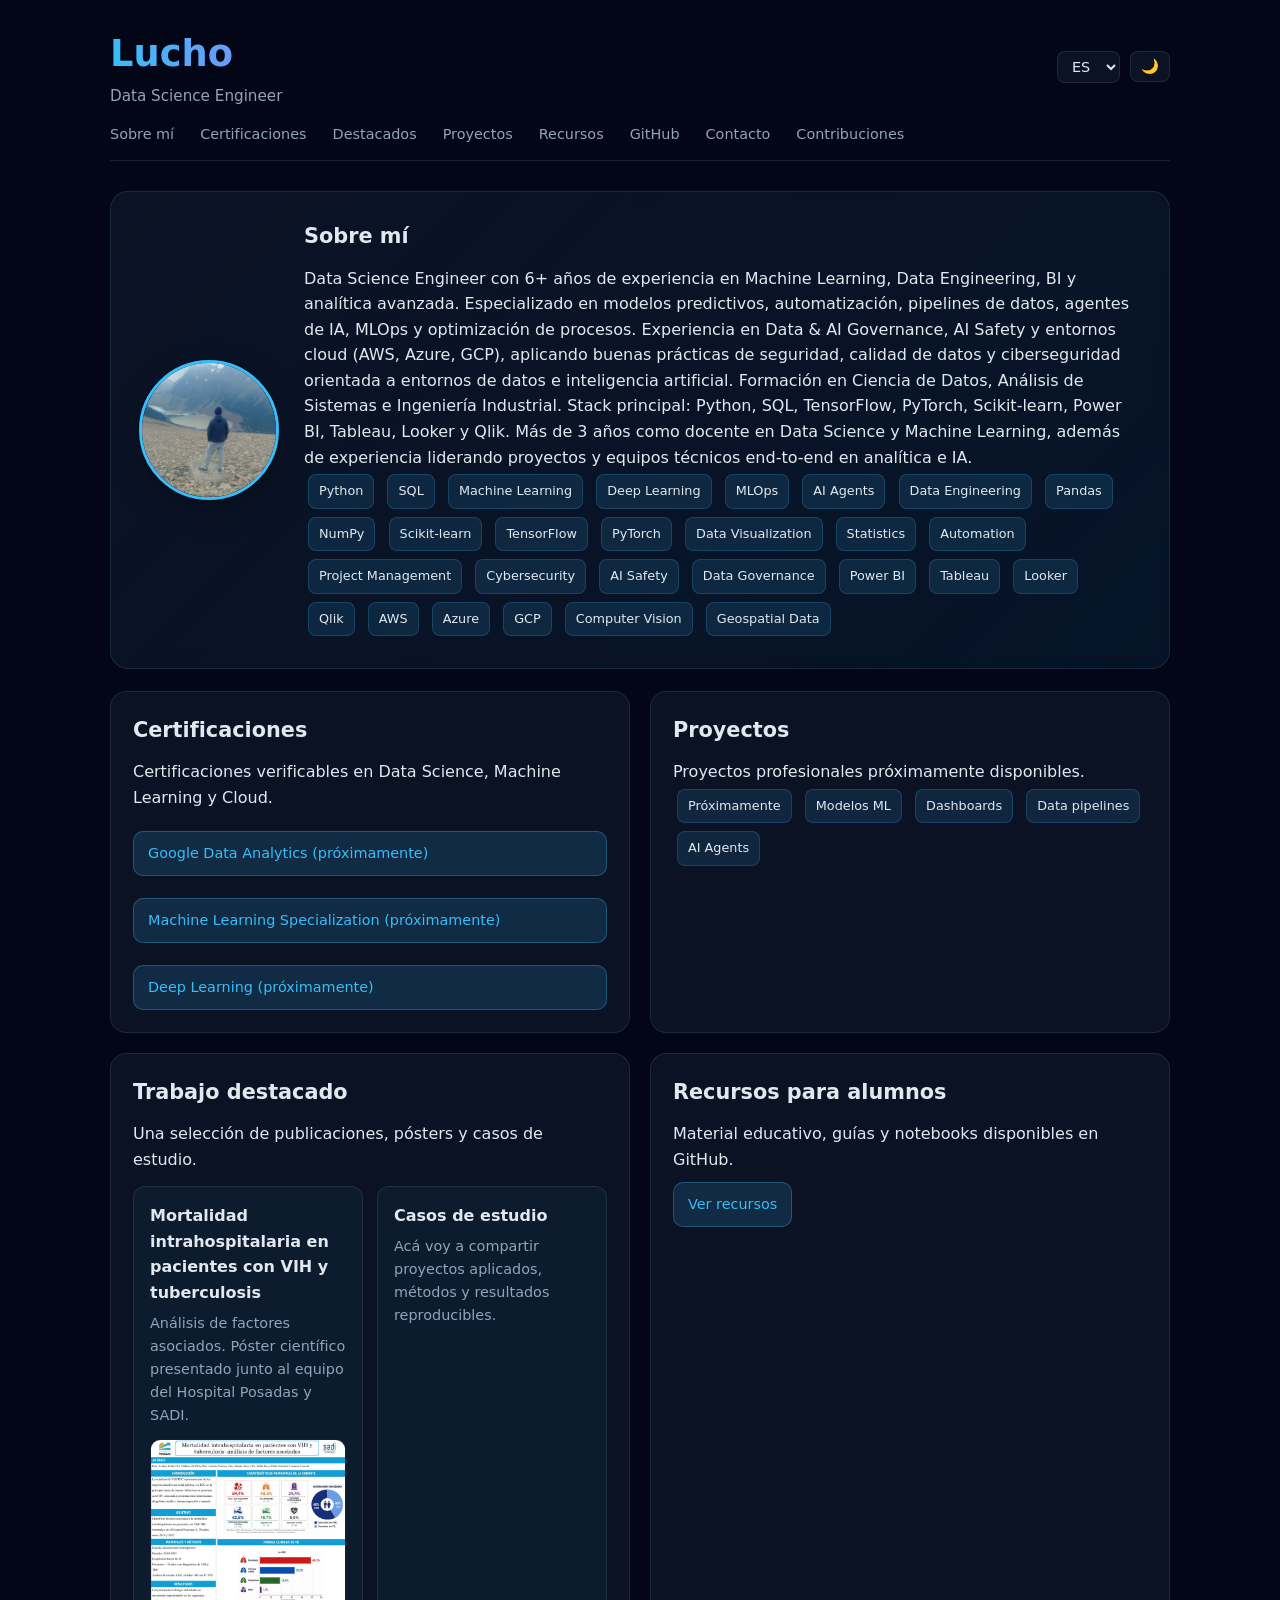
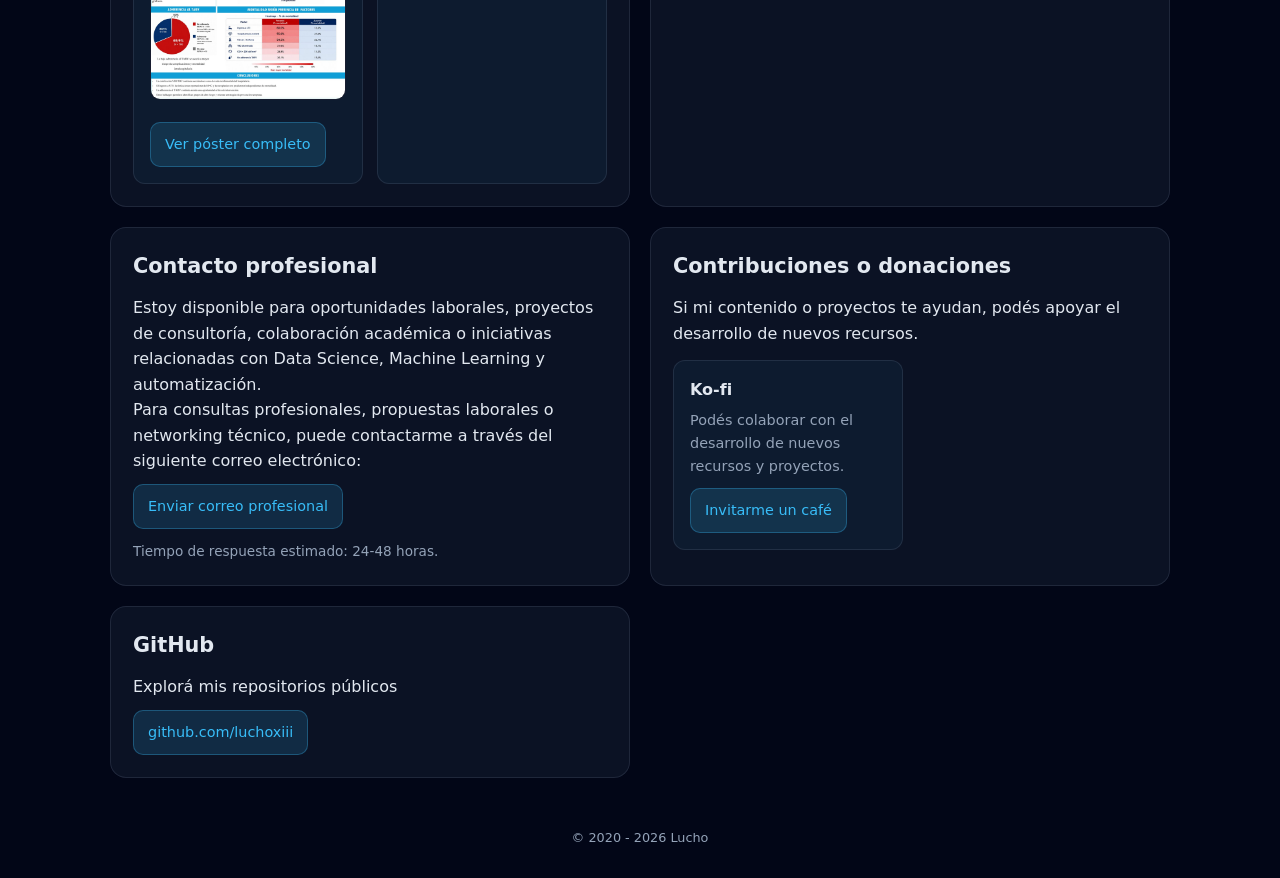
==== index.html @ f92baa87 "Add files via upload" ====
<!DOCTYPE html>
<html lang="es">
<head>
<meta charset="UTF-8">
<meta name="viewport" content="width=device-width, initial-scale=1.0">
<title>Lucho | Data Science Engineer | Machine Learning | MLOps | Portfolio</title>
<meta name="description" content="Data Science Engineer con 6+ años de experiencia en Machine Learning, Data Engineering, BI y analítica avanzada. Especializado en modelos predictivos, automatización, pipelines de datos, agentes de IA, MLOps y optimización de procesos.">
<meta name="keywords" content="Data Science, Machine Learning, Deep Learning, MLOps, Data Engineering, Python, SQL, TensorFlow, PyTorch, Scikit-learn, Power BI, Tableau, Looker, Qlik, AWS, Azure, GCP, AI Safety, Data Governance, AI Agents, Portfolio, Data Scientist">
<meta name="author" content="Lucho">
<meta name="robots" content="index, follow">
<meta name="googlebot" content="index, follow">
<meta property="og:title" content="Lucho | Data Science Engineer | Machine Learning | MLOps">
<meta property="og:description" content="Data Science Engineer con 6+ años de experiencia en Machine Learning, Data Engineering, BI y analítica avanzada. Especializado en modelos predictivos, automatización, pipelines de datos, agentes de IA, MLOps y optimización de procesos.">
<meta property="og:type" content="website">
<meta property="og:url" content="https://luchoxiii.github.io/">
<meta property="og:locale" content="es_ES">
<meta name="twitter:card" content="summary_large_image">
<meta name="twitter:title" content="Lucho | Data Science Engineer | Machine Learning | MLOps">
<meta name="twitter:description" content="Data Science Engineer con 6+ años de experiencia en Machine Learning, Data Engineering, BI y analítica avanzada.">
<link rel="canonical" href="https://luchoxiii.github.io/">
<link rel="alternate" hreflang="es" href="https://luchoxiii.github.io/?lang=es">
<link rel="alternate" hreflang="en" href="https://luchoxiii.github.io/?lang=en">
<link rel="alternate" hreflang="pt" href="https://luchoxiii.github.io/?lang=pt">
<link rel="alternate" hreflang="fr" href="https://luchoxiii.github.io/?lang=fr">
<link rel="alternate" hreflang="it" href="https://luchoxiii.github.io/?lang=it">
<link rel="alternate" hreflang="de" href="https://luchoxiii.github.io/?lang=de">
<link rel="alternate" hreflang="x-default" href="https://luchoxiii.github.io/">
<script type="application/ld+json">
{
"@context":"https://schema.org",
"@type":"Person",
"name":"Lucho",
"jobTitle":"Data Science Engineer",
"url":"https://github.com/luchoxiii",
"sameAs":["https://github.com/luchoxiii"],
"knowsAbout":[
"Machine Learning",
"Deep Learning",
"Computer Vision",
"Geospatial Data",
"MLOps",
"Data Engineering",
"Python",
"SQL",
"Power BI",
"Tableau",
"Looker",
"Qlik",
"AWS",
"Azure",
"Google Cloud",
"AI Safety",
"Data Governance",
"AI Agents"
]
}
</script>

<!-- Google Analytics 4 — Reemplazá G-XXXXXXXXXX con tu Measurement ID -->
<script async src="https://www.googletagmanager.com/gtag/js?id=G-XXXXXXXXXX"></script>
<script>
window.dataLayer = window.dataLayer || [];
function gtag(){dataLayer.push(arguments);}
gtag('js', new Date());
gtag('config', 'G-XXXXXXXXXX');
</script>

<style>
:root{
--bg:#ffffff;
--card:#f8fafc;
--text:#0f172a;
--muted:#475569;
--accent:#2563eb;
--border:#e2e8f0;
--shadow:rgba(0,0,0,0.08);
}
.dark{
--bg:#020617;
--card:rgba(15,23,42,0.75);
--text:#e2e8f0;
--muted:#94a3b8;
--accent:#38bdf8;
--border:rgba(148,163,184,0.15);
--shadow:rgba(0,0,0,0.25);
}
*{box-sizing:border-box;margin:0;padding:0;font-family:system-ui,-apple-system,Segoe UI,Roboto,Helvetica,Arial,sans-serif}
html{scroll-behavior:smooth}
body{
background:var(--bg);
color:var(--text);
transition:background .3s,color .3s;
line-height:1.6;
}
header{
max-width:1100px;
margin:auto;
padding:25px 20px 10px;
display:flex;
flex-direction:column;
gap:15px;
}
.topbar{
display:flex;
justify-content:space-between;
align-items:center;
flex-wrap:wrap;
gap:12px;
}
h1{
font-size:2.3rem;
background:linear-gradient(90deg,var(--accent),#818cf8);
-webkit-background-clip:text;
-webkit-text-fill-color:transparent;
background-clip:text;
}
#role{color:var(--muted);font-size:.95rem}
.nav{
display:flex;
gap:26px;
border-bottom:1px solid var(--border);
padding-bottom:8px;
flex-wrap:wrap;
}
.nav a{
text-decoration:none;
color:var(--muted);
font-size:.9rem;
position:relative;
padding-bottom:6px;
transition:color .2s;
cursor:pointer;
}
.nav a::after{
content:"";
position:absolute;
bottom:-9px;
left:0;
height:2px;
width:0%;
background:var(--accent);
transition:.25s;
}
.nav a:hover{color:var(--text)}
.nav a:hover::after{width:100%}
.controls{
display:flex;
gap:10px;
align-items:center;
}
select,button{
padding:6px 10px;
border-radius:8px;
border:1px solid var(--border);
background:var(--card);
color:var(--text);
cursor:pointer;
font-size:.9rem;
transition:.2s;
}
select:hover,button:hover{border-color:var(--accent)}
main{
max-width:1100px;
margin:auto;
padding:20px;
display:grid;
gap:22px;
}
section{
background:var(--card);
padding:22px;
border-radius:16px;
border:1px solid var(--border);
backdrop-filter:blur(10px);
transition:.25s;
scroll-margin-top:100px;
}
section:hover{
transform:translateY(-3px);
border-color:var(--accent);
box-shadow:0 10px 30px var(--shadow);
}
h2{margin-bottom:12px;font-size:1.3rem}
.about-container{
display:grid;
gap:25px;
align-items:start;
}
.avatar{
width:140px;
height:140px;
border-radius:50%;
object-fit:cover;
border:3px solid var(--accent);
box-shadow:0 10px 30px rgba(0,0,0,.25);
}
@media(min-width:750px){
.about-container{grid-template-columns:140px 1fr;align-items:center;}
}
.hero-card{
padding:28px;
border-radius:18px;
background:linear-gradient(135deg,var(--card),rgba(56,189,248,.08));
border:1px solid var(--border);
}
.main-grid{
display:grid;
gap:20px;
}
@media(min-width:800px){
.main-grid{grid-template-columns:1fr 1fr}
}
.tag{
display:inline-block;
padding:6px 10px;
margin:4px;
font-size:.8rem;
border-radius:8px;
background:rgba(56,189,248,.12);
border:1px solid rgba(56,189,248,.2);
color:var(--text);
}
.github{
display:inline-block;
margin-top:10px;
padding:10px 14px;
border-radius:10px;
background:rgba(56,189,248,.15);
text-decoration:none;
color:var(--accent);
font-size:.9rem;
border:1px solid rgba(56,189,248,.3);
transition:.2s;
}
.github:hover{background:rgba(56,189,248,.25)}
.cert-grid{
display:grid;
gap:12px;
margin-top:10px;
}
.portfolio-grid,.support-grid{
display:grid;
gap:14px;
margin-top:14px;
}
@media(min-width:700px){
.portfolio-grid,.support-grid{grid-template-columns:repeat(2,minmax(0,1fr))}
}
.portfolio-card,.support-card{
border:1px solid var(--border);
border-radius:12px;
padding:16px;
background:rgba(56,189,248,.05);
}
.portfolio-card h3,.support-card h3{font-size:1rem;margin-bottom:6px}
.portfolio-card p,.support-card p{color:var(--muted);font-size:.9rem}
.poster-preview{
display:block;
width:100%;
max-height:420px;
object-fit:contain;
border-radius:10px;
margin:12px 0;
background:var(--bg);
border:1px solid var(--border);
}
.is-hidden{display:none!important}
.support-links{display:flex;flex-wrap:wrap;gap:10px;margin-top:12px}
footer{
text-align:center;
padding:30px 10px;
color:var(--muted);
font-size:.8rem;
}
</style>
<base target="_blank">
</head>
<body class="dark">
<header>
<div class="topbar">
<div>
<h1>Lucho</h1>
<div id="role">Data Science Engineer</div>
</div>
<div class="controls">
<select id="languageSelector" aria-label="Seleccionar idioma">
<option value="es">ES</option>
<option value="en">EN</option>
<option value="pt">PT</option>
<option value="fr">FR</option>
<option value="it">IT</option>
<option value="de">DE</option>
</select>
<button id="themeToggle" aria-label="Cambiar tema">🌙</button>
</div>
</div>
<nav class="nav" aria-label="Navegación principal">
<a data-scroll="#about" id="navAbout">Sobre mí</a>
<a data-scroll="#certificaciones" id="navCert">Certificaciones</a>
<a data-scroll="#featured" id="navFeatured">Destacados</a>
<a data-scroll="#projects" id="navProjects">Proyectos</a>
<a data-scroll="#resources" id="navResources">Recursos</a>
<a data-scroll="#github" id="navGithub">GitHub</a>
<a data-scroll="#contact" id="navContact">Contacto</a>
<a data-scroll="#support" id="navSupport">Contribuciones</a>
</nav>
</header>
<main>
<section id="about" class="hero-card">
<div class="about-container">
<img src="foto.jpg" alt="Foto de Lucho" class="avatar" loading="lazy">
<div>
<h2 id="aboutTitle">Sobre mí</h2>
<p id="aboutText">Data Science Engineer con 6+ años de experiencia en Machine Learning, Data Engineering, BI y analítica avanzada. Especializado en modelos predictivos, automatización, pipelines de datos, agentes de IA, MLOps y optimización de procesos.

Experiencia en Data & AI Governance, AI Safety y entornos cloud (AWS, Azure, GCP), aplicando buenas prácticas de seguridad, calidad de datos y ciberseguridad orientada a entornos de datos e inteligencia artificial.

Formación en Ciencia de Datos, Análisis de Sistemas e Ingeniería Industrial. Stack principal: Python, SQL, TensorFlow, PyTorch, Scikit-learn, Power BI, Tableau, Looker y Qlik.

Más de 3 años como docente en Data Science y Machine Learning, además de experiencia liderando proyectos y equipos técnicos end-to-end en analítica e IA.</p>
<div>
<span class="tag">Python</span>
<span class="tag">SQL</span>
<span class="tag">Machine Learning</span>
<span class="tag">Deep Learning</span>
<span class="tag">MLOps</span>
<span class="tag">AI Agents</span>
<span class="tag">Data Engineering</span>
<span class="tag">Pandas</span>
<span class="tag">NumPy</span>
<span class="tag">Scikit-learn</span>
<span class="tag">TensorFlow</span>
<span class="tag">PyTorch</span>
<span class="tag">Data Visualization</span>
<span class="tag">Statistics</span>
<span class="tag">Automation</span>
<span class="tag">Project Management</span>
<span class="tag">Cybersecurity</span>
<span class="tag">AI Safety</span>
<span class="tag">Data Governance</span>
<span class="tag">Power BI</span>
<span class="tag">Tableau</span>
<span class="tag">Looker</span>
<span class="tag">Qlik</span>
<span class="tag">AWS</span>
<span class="tag">Azure</span>
<span class="tag">GCP</span>
<span class="tag">Computer Vision</span>
<span class="tag">Geospatial Data</span>
</div>
</div>
</div>
</section>
<div class="main-grid">
<section id="certificaciones">
<h2 id="certTitle">Certificaciones</h2>
<p id="certText">Certificaciones verificables para reclutadores.</p>
<div class="cert-grid">
<a class="github" href="#">Google Data Analytics (próximamente)</a>
<a class="github" href="#">Machine Learning Specialization (próximamente)</a>
<a class="github" href="#">Deep Learning (próximamente)</a>
</div>
</section>
<section id="projects">
<h2 id="projectsTitle">Proyectos</h2>
<p id="projectsText">Proyectos en desarrollo.</p>
<div>
<span class="tag">Próximamente</span>
<span class="tag">Modelos ML</span>
<span class="tag">Dashboards</span>
<span class="tag">Data pipelines</span>
<span class="tag">AI Agents</span>
</div>
</section>
<section id="featured">
<h2 id="featuredTitle">Trabajo destacado</h2>
<p id="featuredText">Una selección de publicaciones, pósters y casos de estudio.</p>
<div class="portfolio-grid">
<article class="portfolio-card">
<h3 id="posterTitle">Póster científico</h3>
<p id="posterText">Publicación científica sobre análisis y ciencia de datos.</p>
<img id="posterImage" class="poster-preview is-hidden" src="" alt="Póster científico de Lucho" loading="lazy">
<a id="posterLink" class="github is-hidden" href="">Ver póster</a>
<p id="posterMissing" style="margin-top:12px;font-size:.85rem">Próximamente disponible.</p>
</article>
<article class="portfolio-card">
<h3 id="caseStudyTitle">Casos de estudio</h3>
<p id="caseStudyText">Acá voy a compartir proyectos aplicados, métodos y resultados reproducibles.</p>
</article>
</div>
</section>
<section id="resources">
<h2 id="resourcesTitle">Recursos para alumnos</h2>
<p id="resourcesText">Material educativo, guías y notebooks disponibles en GitHub.</p>
<a class="github" href="https://github.com/luchoxiii/Students/tree/main">Ver recursos</a>
</section>
<section id="contact">
<h2 id="contactTitle">Contacto profesional</h2>
<p id="contactText1">Estoy disponible para oportunidades laborales, proyectos de consultoría, colaboración académica o iniciativas relacionadas con Data Science, Machine Learning y automatización.</p>
<p id="contactText2">Para consultas profesionales, propuestas laborales o networking técnico, puede contactarme a través del siguiente correo electrónico:</p>
<a class="github" href="mailto:eagleblue91@gmail.com">Enviar correo profesional</a>
<p id="contactText3" style="margin-top:12px;font-size:.85rem;color:var(--muted)">Tiempo de respuesta estimado: 24-48 horas.</p>
</section>
<section id="support">
<h2 id="supportTitle">Contribuciones o donaciones</h2>
<p id="supportText">Si mi contenido o proyectos te ayudan, podés apoyar el desarrollo de nuevos recursos.</p>
<div class="support-grid">
<article id="paypalCard" class="support-card">
<h3>PayPal</h3>
<p id="paypalText">Donación internacional segura.</p>
<a id="paypalLink" class="github is-hidden" href="">Donar con PayPal</a>
</article>
<article id="localSupportCard" class="support-card">
<h3 id="localSupportTitle">Apoyo local</h3>
<p id="localSupportText">Plataforma local de donaciones.</p>
<a id="localSupportLink" class="github is-hidden" href="">Apoyar el proyecto</a>
</article>
</div>
<p id="supportMissing" style="margin-top:14px;font-size:.85rem;color:var(--muted)">Los enlaces de donación se habilitarán cuando se configure cada perfil.</p>
</section>
<section id="github">
<h2 id="githubTitle">GitHub</h2>
<p id="githubText">Explorá mis repositorios públicos:</p>
<a class="github" href="https://github.com/luchoxiii">github.com/luchoxiii</a>
</section>
</div>
</main>
<footer>
<p id="copyright"></p>
</footer>
<script>
const selector=document.getElementById("languageSelector")
const themeBtn=document.getElementById("themeToggle")
const metaDesc=document.querySelector('meta[name="description"]')
const metaKeywords=document.querySelector('meta[name="keywords"]')
const metaOgDesc=document.querySelector('meta[property="og:description"]')
const metaTwitterDesc=document.querySelector('meta[name="twitter:description"]')
const metaOgTitle=document.querySelector('meta[property="og:title"]')
const metaTwitterTitle=document.querySelector('meta[name="twitter:title"]')
const metaOgLocale=document.querySelector('meta[property="og:locale"]')
const metaOgUrl=document.querySelector('meta[property="og:url"]')
const canonicalLink=document.querySelector('link[rel="canonical"]')
const htmlTag=document.documentElement

// Configuración centralizada: pegá aquí las URLs reales cuando estén disponibles.
const portfolioConfig={
poster:{
imageUrl:"assets/poster-tbc-sadi-op3.jpg",
projectUrl:"assets/poster-tbc-sadi-op3.pdf"
},
donations:{
paypalUrl:"", // Ejemplo: "https://www.paypal.com/donate/?hosted_button_id=..."
localUrl:"https://ko-fi.com/luchoxiii",
localPlatform:"Ko-fi"
}
}

const extras={
es:{navFeatured:"Destacados",featuredTitle:"Trabajo destacado",featuredText:"Una selección de publicaciones, pósters y casos de estudio.",posterTitle:"Mortalidad intrahospitalaria en pacientes con VIH y tuberculosis",posterText:"Análisis de factores asociados. Póster científico presentado junto al equipo del Hospital Posadas y SADI.",posterLink:"Ver póster completo",posterMissing:"Próximamente disponible.",caseStudyTitle:"Casos de estudio",caseStudyText:"Acá voy a compartir proyectos aplicados, métodos y resultados reproducibles.",paypalText:"Donación internacional segura.",paypalLink:"Donar con PayPal",localSupportTitle:"Ko-fi",localSupportText:"Podés colaborar con el desarrollo de nuevos recursos y proyectos.",localSupportLink:"Invitarme un café",supportMissing:"Los enlaces de donación se habilitarán cuando se configure cada perfil."},
en:{navFeatured:"Featured",featuredTitle:"Featured work",featuredText:"A selection of publications, posters and case studies.",posterTitle:"In-hospital mortality in patients with HIV and tuberculosis",posterText:"Analysis of associated factors. Scientific poster presented with the Hospital Posadas and SADI team.",posterLink:"View full poster",posterMissing:"Coming soon.",caseStudyTitle:"Case studies",caseStudyText:"I will share applied projects, methods and reproducible results here.",paypalText:"Secure international donation.",paypalLink:"Donate with PayPal",localSupportTitle:"Ko-fi",localSupportText:"You can support the development of new resources and projects.",localSupportLink:"Buy me a coffee",supportMissing:"Donation links will be enabled once each profile is configured."},
pt:{navFeatured:"Destaques",featuredTitle:"Trabalho em destaque",featuredText:"Uma seleção de publicações, pôsteres e estudos de caso.",posterTitle:"Pôster científico",posterText:"Publicação científica sobre análise e ciência de dados.",posterLink:"Ver pôster",posterMissing:"Em breve.",caseStudyTitle:"Estudos de caso",caseStudyText:"Vou compartilhar aqui projetos aplicados, métodos e resultados reproduzíveis.",paypalText:"Doação internacional segura.",localSupportTitle:"Apoio local",localSupportText:"Plataforma local de doações.",localSupportLink:"Apoiar o projeto",supportMissing:"Os links de doação serão ativados quando cada perfil for configurado."},
fr:{navFeatured:"À la une",featuredTitle:"Travail à la une",featuredText:"Une sélection de publications, affiches et études de cas.",posterTitle:"Affiche scientifique",posterText:"Publication scientifique sur l'analyse et la science des données.",posterLink:"Voir l'affiche",posterMissing:"Bientôt disponible.",caseStudyTitle:"Études de cas",caseStudyText:"Je partagerai ici des projets appliqués, des méthodes et des résultats reproductibles.",paypalText:"Don international sécurisé.",paypalLink:"Faire un don avec PayPal",localSupportTitle:"Soutien local",localSupportText:"Plateforme locale de dons.",localSupportLink:"Soutenir le projet",supportMissing:"Les liens de don seront activés lorsque chaque profil sera configuré."},
it:{navFeatured:"In evidenza",featuredTitle:"Lavoro in evidenza",featuredText:"Una selezione di pubblicazioni, poster e casi di studio.",posterTitle:"Poster scientifico",posterText:"Pubblicazione scientifica su analisi e scienza dei dati.",posterLink:"Vedi il poster",posterMissing:"Prossimamente.",caseStudyTitle:"Casi di studio",caseStudyText:"Condividerò qui progetti applicati, metodi e risultati riproducibili.",paypalText:"Donazione internazionale sicura.",localSupportTitle:"Supporto locale",localSupportText:"Piattaforma locale per donazioni.",localSupportLink:"Sostieni il progetto",supportMissing:"I link per le donazioni saranno attivati quando ogni profilo sarà configurato."},
de:{navFeatured:"Highlights",featuredTitle:"Ausgewählte Arbeit",featuredText:"Eine Auswahl an Veröffentlichungen, Postern und Fallstudien.",posterTitle:"Wissenschaftliches Poster",posterText:"Wissenschaftliche Veröffentlichung über Datenanalyse und Data Science.",posterLink:"Poster ansehen",posterMissing:"Demnächst verfügbar.",caseStudyTitle:"Fallstudien",caseStudyText:"Hier teile ich angewandte Projekte, Methoden und reproduzierbare Ergebnisse.",paypalText:"Sichere internationale Spende.",localSupportTitle:"Lokale Unterstützung",localSupportText:"Lokale Spendenplattform.",localSupportLink:"Projekt unterstützen",supportMissing:"Spendenlinks werden aktiviert, sobald jedes Profil eingerichtet ist."}
}

const content={
es:{
lang:"es",
title:"Lucho | Data Science Engineer | Machine Learning | MLOps | Portfolio",
description:"Data Science Engineer con 6+ años de experiencia en Machine Learning, Data Engineering, BI y analítica avanzada. Especializado en modelos predictivos, automatización, pipelines de datos, agentes de IA, MLOps y optimización de procesos. Experiencia en Data & AI Governance, AI Safety y entornos cloud (AWS, Azure, GCP).",
navAbout:"Sobre mí",
navCert:"Certificaciones",
navProjects:"Proyectos",
navResources:"Recursos",
navGithub:"GitHub",
navContact:"Contacto",
navSupport:"Contribuciones",
aboutTitle:"Sobre mí",
aboutText:`Data Science Engineer con 6+ años de experiencia en Machine Learning, Data Engineering, BI y analítica avanzada. Especializado en modelos predictivos, automatización, pipelines de datos, agentes de IA, MLOps y optimización de procesos.

Experiencia en Data & AI Governance, AI Safety y entornos cloud (AWS, Azure, GCP), aplicando buenas prácticas de seguridad, calidad de datos y ciberseguridad orientada a entornos de datos e inteligencia artificial.

Formación en Ciencia de Datos, Análisis de Sistemas e Ingeniería Industrial. Stack principal: Python, SQL, TensorFlow, PyTorch, Scikit-learn, Power BI, Tableau, Looker y Qlik.

Más de 3 años como docente en Data Science y Machine Learning, además de experiencia liderando proyectos y equipos técnicos end-to-end en analítica e IA.`,
certTitle:"Certificaciones",
certText:"Certificaciones verificables en Data Science, Machine Learning y Cloud.",
projectsTitle:"Proyectos",
projectsText:"Proyectos profesionales próximamente disponibles.",
resourcesTitle:"Recursos para alumnos",
resourcesText:"Material educativo, guías y notebooks disponibles en GitHub.",
githubTitle:"GitHub",
githubText:"Explorá mis repositorios públicos",
contactTitle:"Contacto profesional",
contactText1:"Estoy disponible para oportunidades laborales, proyectos de consultoría, colaboración académica o iniciativas relacionadas con Data Science, Machine Learning y automatización.",
contactText2:"Para consultas profesionales, propuestas laborales o networking técnico, puede contactarme a través del siguiente correo electrónico:",
contactText3:"Tiempo de respuesta estimado: 24-48 horas.",
supportTitle:"Contribuciones o donaciones",
supportText:"Si mi contenido o proyectos te ayudan, podés apoyar el desarrollo de nuevos recursos."
},
en:{
lang:"en",
title:"Lucho | Data Science Engineer | Machine Learning | MLOps | Portfolio",
description:"Data Science Engineer with 6+ years of experience in Machine Learning, Data Engineering, BI and advanced analytics. Specialized in predictive models, automation, data pipelines, AI agents, MLOps and process optimization. Experience in Data & AI Governance, AI Safety and cloud environments (AWS, Azure, GCP).",
navAbout:"About",
navCert:"Certifications",
navProjects:"Projects",
navResources:"Resources",
navGithub:"GitHub",
navContact:"Contact",
navSupport:"Support",
aboutTitle:"About",
aboutText:`Data Science Engineer with 6+ years of experience in Machine Learning, Data Engineering, BI and advanced analytics. Specialized in predictive models, automation, data pipelines, AI agents, MLOps and process optimization.

Experience in Data & AI Governance, AI Safety and cloud environments (AWS, Azure, GCP), applying security best practices, data quality and cybersecurity oriented to data and artificial intelligence environments.

Background in Data Science, Systems Analysis and Industrial Engineering. Main stack: Python, SQL, TensorFlow, PyTorch, Scikit-learn, Power BI, Tableau, Looker and Qlik.

Over 3 years as a teacher in Data Science and Machine Learning, plus experience leading end-to-end technical projects and teams in analytics and AI.`,
certTitle:"Certifications",
certText:"Verified certifications in Data Science, Machine Learning and Cloud.",
projectsTitle:"Projects",
projectsText:"Professional projects coming soon.",
resourcesTitle:"Resources for students",
resourcesText:"Educational material, guides and notebooks available on GitHub.",
githubTitle:"GitHub",
githubText:"Explore my public repositories",
contactTitle:"Professional Contact",
contactText1:"I am available for job opportunities, consulting projects, academic collaboration or initiatives related to Data Science, Machine Learning and automation.",
contactText2:"For professional inquiries, job proposals or technical networking, you can contact me through the following email:",
contactText3:"Estimated response time: 24-48 hours.",
supportTitle:"Contributions or donations",
supportText:"If my content or projects help you, you can support the development of new resources."
},
pt:{
lang:"pt",
title:"Lucho | Engenheiro de Data Science | Machine Learning | MLOps | Portfolio",
description:"Engenheiro de Data Science com 6+ anos de experiência em Machine Learning, Data Engineering, BI e analytics avançada. Especializado em modelos preditivos, automação, pipelines de dados, agentes de IA, MLOps e otimização de processos. Experiência em Data & AI Governance, AI Safety e ambientes cloud (AWS, Azure, GCP).",
navAbout:"Sobre",
navCert:"Certificações",
navProjects:"Projetos",
navResources:"Recursos",
navGithub:"GitHub",
navContact:"Contato",
navSupport:"Contribuições",
aboutTitle:"Sobre",
aboutText:`Engenheiro de Data Science com 6+ anos de experiência em Machine Learning, Data Engineering, BI e analytics avançada. Especializado em modelos preditivos, automação, pipelines de dados, agentes de IA, MLOps e otimização de processos.

Experiência em Data & AI Governance, AI Safety e ambientes cloud (AWS, Azure, GCP), aplicando boas práticas de segurança, qualidade de dados e cibersegurança orientada a ambientes de dados e inteligência artificial.

Formação em Ciência de Dados, Análise de Sistemas e Engenharia Industrial. Stack principal: Python, SQL, TensorFlow, PyTorch, Scikit-learn, Power BI, Tableau, Looker e Qlik.

Mais de 3 anos como professor em Data Science e Machine Learning, além de experiência liderando projetos e equipes técnicas end-to-end em analytics e IA.`,
certTitle:"Certificações",
certText:"Certificações verificáveis em Data Science, Machine Learning e Cloud.",
projectsTitle:"Projetos",
projectsText:"Projetos profissionais em breve.",
resourcesTitle:"Recursos para alumnos",
resourcesText:"Material educativo, guias e notebooks disponíveis no GitHub.",
githubTitle:"GitHub",
githubText:"Explore meus repositórios",
contactTitle:"Contato profissional",
contactText1:"Estou disponível para oportunidades de trabalho, projetos de consultoria, colaboração acadêmica ou iniciativas relacionadas a Data Science, Machine Learning e automação.",
contactText2:"Para consultas profissionais, propostas de trabalho ou networking técnico, você pode me contatar através do seguinte e-mail:",
contactText3:"Tempo de resposta estimado: 24-48 horas.",
supportTitle:"Contribuições ou doações",
supportText:"Se meu conteúdo ou projetos te ajudam, você pode apoiar o desenvolvimento de novos recursos."
},
fr:{
lang:"fr",
title:"Lucho | Ingénieur Data Science | Machine Learning | MLOps | Portfolio",
description:"Ingénieur Data Science avec 6+ ans d'expérience en Machine Learning, Data Engineering, BI et analytique avancée. Spécialisé dans les modèles prédictifs, l'automatisation, les pipelines de données, les agents IA, le MLOps et l'optimisation des processus. Expérience en Data & AI Governance, AI Safety et environnements cloud (AWS, Azure, GCP).",
navAbout:"Profil",
navCert:"Certifications",
navProjects:"Projets",
navResources:"Ressources",
navGithub:"GitHub",
navContact:"Contact",
navSupport:"Support",
aboutTitle:"Profil",
aboutText:`Ingénieur Data Science avec 6+ ans d'expérience en Machine Learning, Data Engineering, BI et analytique avancée. Spécialisé dans les modèles prédictifs, l'automatisation, les pipelines de données, les agents IA, le MLOps et l'optimisation des processus.

Expérience en Data & AI Governance, AI Safety et environnements cloud (AWS, Azure, GCP), appliquant les bonnes pratiques de sécurité, la qualité des données et la cybersécurité orientée vers les environnements de données et d'intelligence artificielle.

Formation en Science des Données, Analyse des Systèmes et Génie Industriel. Stack principal : Python, SQL, TensorFlow, PyTorch, Scikit-learn, Power BI, Tableau, Looker et Qlik.

Plus de 3 ans comme enseignant en Data Science et Machine Learning, en plus d'une expérience dans le leadership de projets et d'équipes techniques end-to-end en analytique et IA.`,
certTitle:"Certifications",
certText:"Certifications vérifiables en Data Science, Machine Learning et Cloud.",
projectsTitle:"Projets",
projectsText:"Projets professionnels bientôt disponibles.",
resourcesTitle:"Ressources pour étudiants",
resourcesText:"Matériel éducatif, guides et notebooks disponibles sur GitHub.",
githubTitle:"GitHub",
githubText:"Voir mes dépôts",
contactTitle:"Contact professionnel",
contactText1:"Je suis disponible pour des opportunités d'emploi, des projets de conseil, une collaboration académique ou des initiatives liées à la Data Science, au Machine Learning et à l'automatisation.",
contactText2:"Pour des demandes professionnelles, des propositions d'emploi ou du réseautage technique, vous pouvez me contacter via l'adresse e-mail suivante :",
contactText3:"Temps de réponse estimé : 24-48 heures.",
supportTitle:"Contributions ou dons",
supportText:"Si mon contenu ou mes projets vous aident, vous pouvez soutenir le développement de nouvelles ressources."
},
it:{
lang:"it",
title:"Lucho | Ingegnere Data Science | Machine Learning | MLOps | Portfolio",
description:"Ingegnere Data Science con 6+ anni di esperienza in Machine Learning, Data Engineering, BI e analisi avanzata. Specializzato in modelli predittivi, automazione, pipeline di dati, agenti IA, MLOps e ottimizzazione dei processi. Esperienza in Data & AI Governance, AI Safety e ambienti cloud (AWS, Azure, GCP).",
navAbout:"Profilo",
navCert:"Certificazioni",
navProjects:"Progetti",
navResources:"Risorse",
navGithub:"GitHub",
navContact:"Contatto",
navSupport:"Supporto",
aboutTitle:"Profilo",
aboutText:`Ingegnere Data Science con 6+ anni di esperienza in Machine Learning, Data Engineering, BI e analisi avanzata. Specializzato in modelli predittivi, automazione, pipeline di dati, agenti IA, MLOps e ottimizzazione dei processi.

Esperienza in Data & AI Governance, AI Safety e ambienti cloud (AWS, Azure, GCP), applicando buone pratiche di sicurezza, qualità dei dati e cybersecurity orientata agli ambienti di dati e intelligenza artificiale.

Formazione in Data Science, Analisi dei Sistemi e Ingegneria Industriale. Stack principale: Python, SQL, TensorFlow, PyTorch, Scikit-learn, Power BI, Tableau, Looker e Qlik.

Più di 3 anni come docente in Data Science e Machine Learning, oltre a esperienza nella guida di progetti e team tecnici end-to-end in analisi e IA.`,
certTitle:"Certificazioni",
certText:"Certificazioni verificabili in Data Science, Machine Learning e Cloud.",
projectsTitle:"Progetti",
projectsText:"Progetti professionali disponibili a breve.",
resourcesTitle:"Risorse per studenti",
resourcesText:"Materiale didattico, guide e notebook disponibili su GitHub.",
githubTitle:"GitHub",
githubText:"Esplora i miei repository pubblici",
contactTitle:"Contatto professionale",
contactText1:"Sono disponibile per opportunità lavorative, progetti di consulenza, collaborazione accademica o iniziative relative a Data Science, Machine Learning e automazione.",
contactText2:"Per richieste professionali, proposte di lavoro o networking tecnico, puoi contattarmi tramite la seguente email:",
contactText3:"Tempo di risposta stimato: 24-48 ore.",
supportTitle:"Contributi o donazioni",
supportText:"Se i miei contenuti o progetti ti aiutano, puoi sostenere lo sviluppo di nuove risorse."
},
de:{
lang:"de",
title:"Lucho | Data Science Engineer | Machine Learning | MLOps | Portfolio",
description:"Data Science Engineer mit 6+ Jahren Erfahrung in Machine Learning, Data Engineering, BI und fortgeschrittener Analytik. Spezialisiert auf prädiktive Modelle, Automatisierung, Datenpipelines, KI-Agenten, MLOps und Prozessoptimierung. Erfahrung in Data & AI Governance, AI Safety und Cloud-Umgebungen (AWS, Azure, GCP).",
navAbout:"Profil",
navCert:"Zertifizierungen",
navProjects:"Projekte",
navResources:"Ressourcen",
navGithub:"GitHub",
navContact:"Kontakt",
navSupport:"Unterstützung",
aboutTitle:"Profil",
aboutText:`Data Science Engineer mit 6+ Jahren Erfahrung in Machine Learning, Data Engineering, BI und fortgeschrittener Analytik. Spezialisiert auf prädiktive Modelle, Automatisierung, Datenpipelines, KI-Agenten, MLOps und Prozessoptimierung.

Erfahrung in Data & AI Governance, AI Safety und Cloud-Umgebungen (AWS, Azure, GCP), mit Anwendung bewährter Sicherheitspraktiken, Datenqualität und Cybersicherheit für Daten- und KI-Umgebungen.

Ausbildung in Data Science, Systemanalyse und Industrieingenieurwesen. Haupt-Stack: Python, SQL, TensorFlow, PyTorch, Scikit-learn, Power BI, Tableau, Looker und Qlik.

Mehr als 3 Jahre als Dozent in Data Science und Machine Learning, sowie Erfahrung in der Leitung von End-to-End-Projekten und technischen Teams in Analytik und KI.`,
certTitle:"Zertifizierungen",
certText:"Verifizierbare Zertifizierungen in Data Science, Machine Learning und Cloud.",
projectsTitle:"Projekte",
projectsText:"Professionelle Projekte bald verfügbar.",
resourcesTitle:"Ressourcen für Studenten",
resourcesText:"Lehrmaterial, Anleitungen und Notebooks auf GitHub verfügbar.",
githubTitle:"GitHub",
githubText:"Meine öffentlichen Repositories durchsuchen",
contactTitle:"Professioneller Kontakt",
contactText1:"Ich stehe für berufliche Möglichkeiten, Beratungsprojekte, akademische Zusammenarbeit oder Initiativen im Bereich Data Science, Machine Learning und Automatisierung zur Verfügung.",
contactText2:"Für professionelle Anfragen, Stellenangebote oder technisches Networking können Sie mich über die folgende E-Mail-Adresse kontaktieren:",
contactText3:"Geschätzte Antwortzeit: 24-48 Stunden.",
supportTitle:"Beiträge oder Spenden",
supportText:"Wenn meine Inhalte oder Projekte Ihnen helfen, können Sie die Entwicklung neuer Ressourcen unterstützen."
}
}

function updateContent(lang){
const d=content[lang]
if(!d)return
htmlTag.lang=d.lang
document.title=d.title
if(metaDesc)metaDesc.content=d.description
if(metaOgDesc)metaOgDesc.content=d.description
if(metaTwitterDesc)metaTwitterDesc.content=d.description
if(metaKeywords)metaKeywords.content=`${d.title}, Data Science, Machine Learning, MLOps, Data Engineering, Python, SQL, Portfolio`
if(metaOgTitle)metaOgTitle.content=d.title
if(metaTwitterTitle)metaTwitterTitle.content=d.title
if(metaOgLocale){
const locales={es:"es_ES",en:"en_US",pt:"pt_BR",fr:"fr_FR",it:"it_IT",de:"de_DE"}
metaOgLocale.content=locales[lang]||"es_ES"
}
for(let k in d){
if(k==="lang"||k==="title"||k==="description")continue
let el=document.getElementById(k)
if(el){
el.textContent=d[k]
}
const e=extras[lang]
for(let k in e){
const el=document.getElementById(k)
if(el)el.textContent=e[k]
}
renderConfiguredItems(e)
updateLanguageUrl(lang)
}

function renderConfiguredItems(e){
const poster=portfolioConfig.poster
const posterImage=document.getElementById("posterImage")
const posterLink=document.getElementById("posterLink")
const posterMissing=document.getElementById("posterMissing")
if(poster.imageUrl){
posterImage.src=poster.imageUrl
posterImage.classList.remove("is-hidden")
}else posterImage.classList.add("is-hidden")
if(poster.projectUrl){
posterLink.href=poster.projectUrl
posterLink.classList.remove("is-hidden")
}else posterLink.classList.add("is-hidden")
posterMissing.classList.toggle("is-hidden",Boolean(poster.imageUrl||poster.projectUrl))

const paypalLink=document.getElementById("paypalLink")
const localLink=document.getElementById("localSupportLink")
const paypalCard=document.getElementById("paypalCard")
const localSupportCard=document.getElementById("localSupportCard")
document.getElementById("localSupportTitle").textContent=portfolioConfig.donations.localPlatform
paypalCard.classList.toggle("is-hidden",!portfolioConfig.donations.paypalUrl)
localSupportCard.classList.toggle("is-hidden",!portfolioConfig.donations.localUrl)
if(portfolioConfig.donations.paypalUrl){
paypalLink.href=portfolioConfig.donations.paypalUrl
paypalLink.classList.remove("is-hidden")
}else paypalLink.classList.add("is-hidden")
if(portfolioConfig.donations.localUrl){
localLink.href=portfolioConfig.donations.localUrl
localLink.classList.remove("is-hidden")
}else localLink.classList.add("is-hidden")
document.getElementById("supportMissing").classList.toggle("is-hidden",Boolean(portfolioConfig.donations.paypalUrl||portfolioConfig.donations.localUrl))
}

function updateLanguageUrl(lang){
const url=new URL(window.location.href)
if(lang==="es")url.searchParams.delete("lang")
else url.searchParams.set("lang",lang)
const href=url.toString()
history.replaceState(null,"",href)
if(canonicalLink)canonicalLink.href=href
if(metaOgUrl)metaOgUrl.content=href
localStorage.setItem("portfolio-language",lang)
}
}

selector.addEventListener("change",e=>{
updateContent(e.target.value)
})

const requestedLanguage=new URLSearchParams(window.location.search).get("lang")
const savedLanguage=localStorage.getItem("portfolio-language")
const initialLanguage=content[requestedLanguage]?requestedLanguage:(content[savedLanguage]?savedLanguage:"es")
selector.value=initialLanguage
updateContent(initialLanguage)

themeBtn.onclick=()=>{
document.body.classList.toggle("dark")
}

// Smooth scroll para navegación interna sin recargar ni abrir nuevas pestañas
document.querySelectorAll('.nav a[data-scroll]').forEach(link=>{
link.addEventListener('click',e=>{
e.preventDefault()
const targetId=link.getAttribute('data-scroll')
const target=document.querySelector(targetId)
if(target){
target.scrollIntoView({behavior:'smooth',block:'start'})
history.pushState(null,null,targetId)
}
})
})

const year=new Date().getFullYear()
document.getElementById("copyright").textContent=`© 2020 - ${year} Lucho`
</script>
</body>
</html>
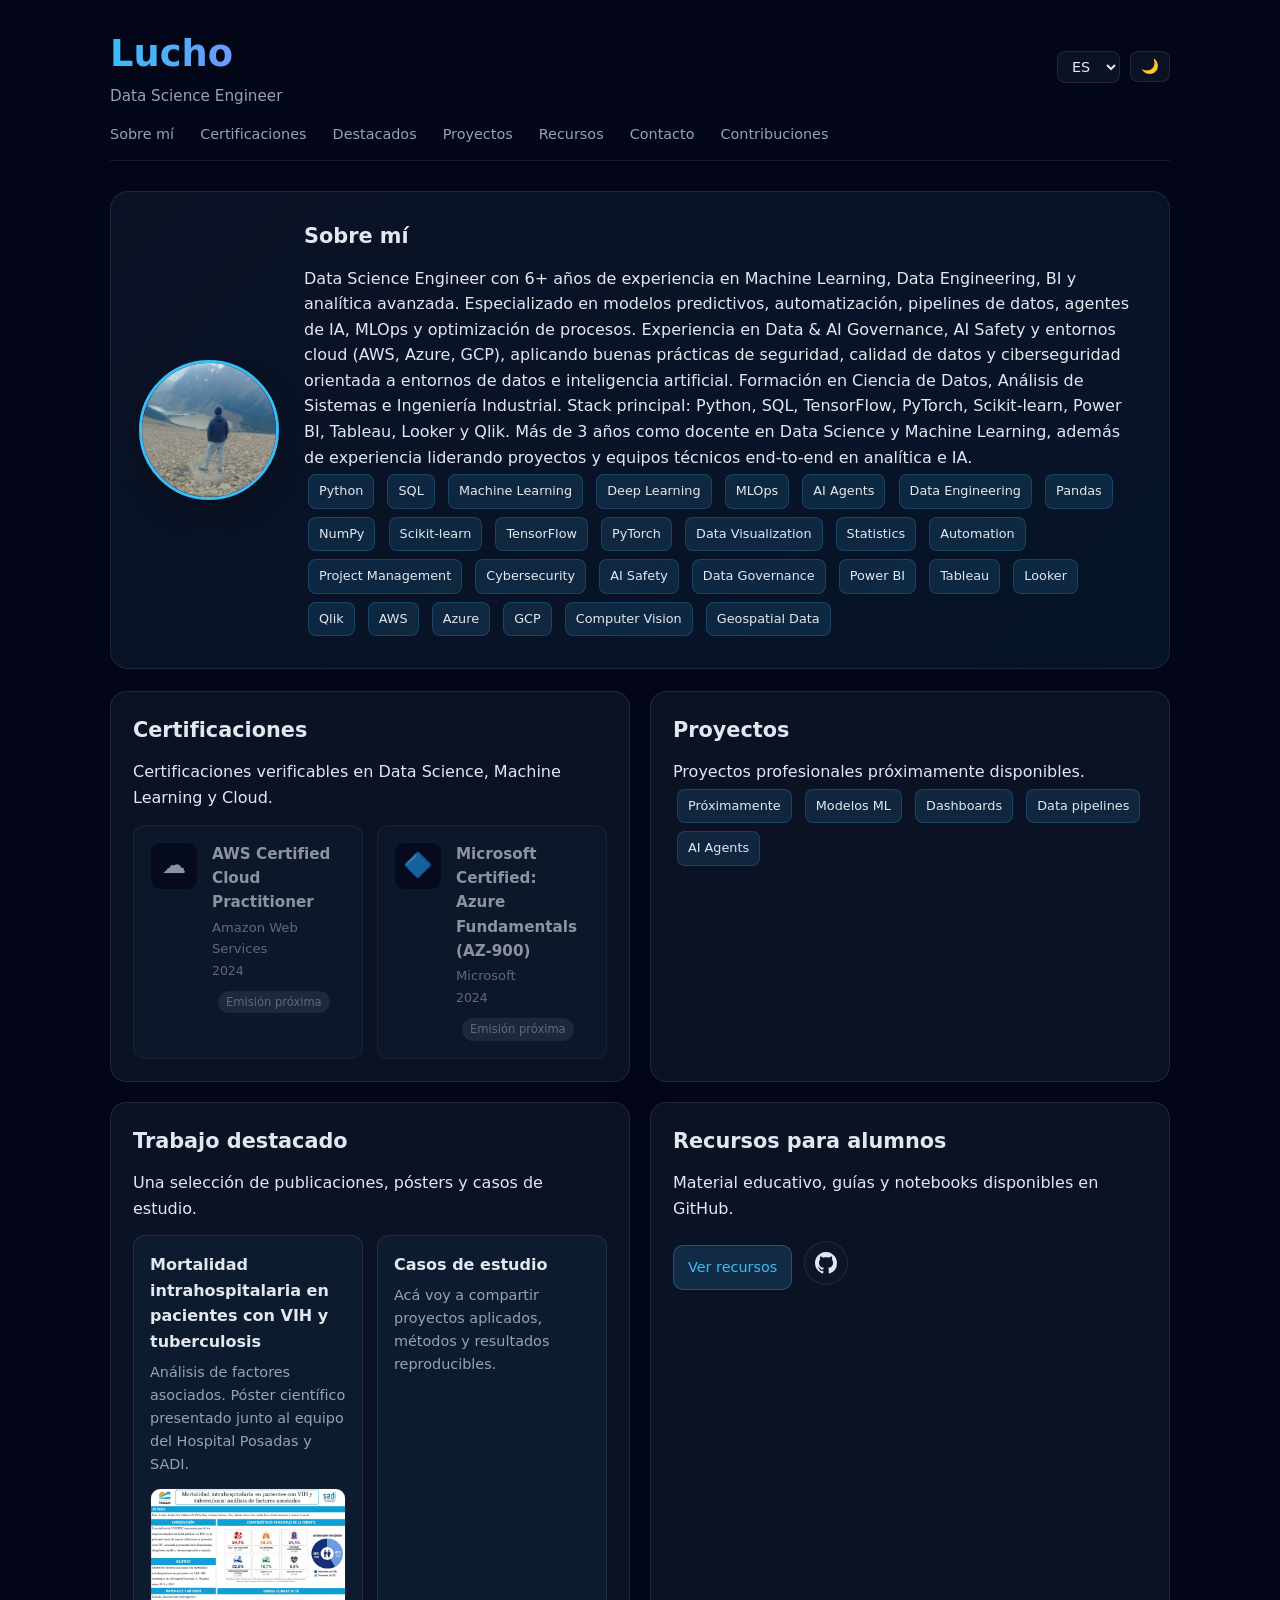
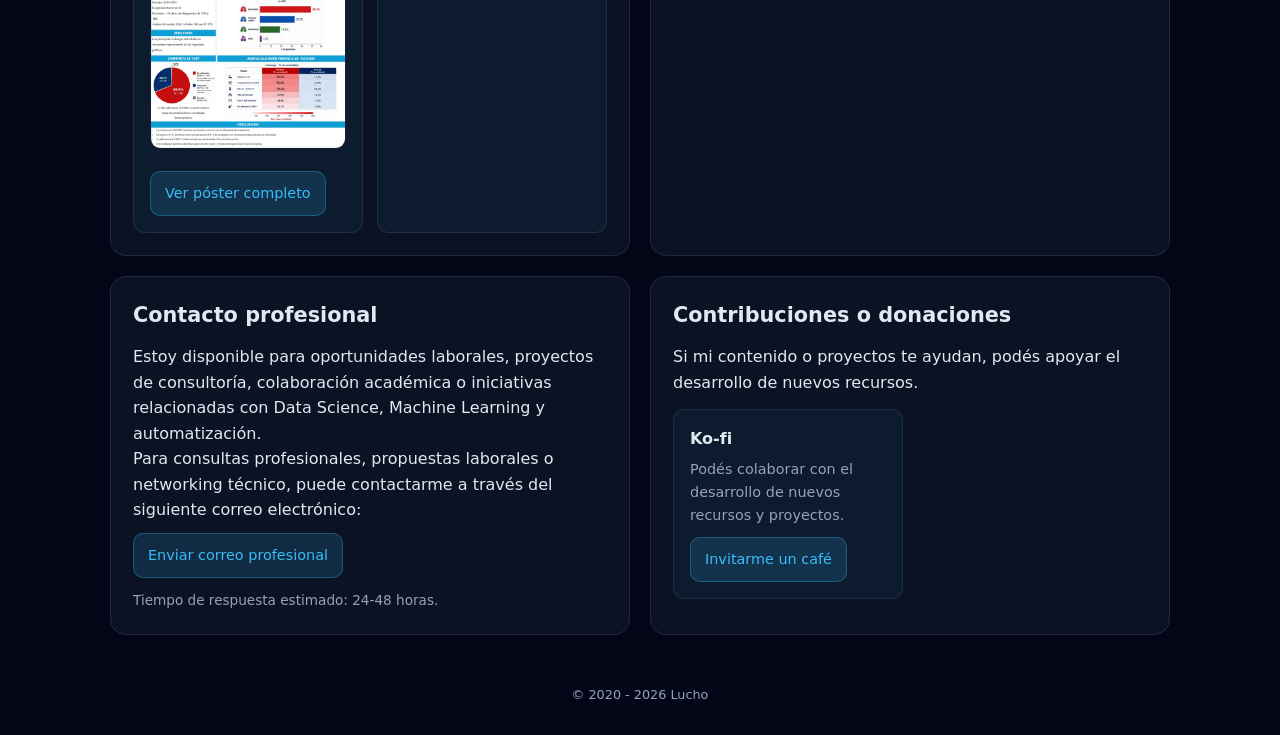
==== commit 6efc461e: "Update index.html" ====
--- a/index.html
+++ b/index.html
@@ -5,26 +5,27 @@
 <meta name="viewport" content="width=device-width, initial-scale=1.0">
 <title>Lucho | Data Science Engineer | Machine Learning | MLOps | Portfolio</title>
 <meta name="description" content="Data Science Engineer con 6+ años de experiencia en Machine Learning, Data Engineering, BI y analítica avanzada. Especializado en modelos predictivos, automatización, pipelines de datos, agentes de IA, MLOps y optimización de procesos.">
-<meta name="keywords" content="Data Science, Machine Learning, Deep Learning, MLOps, Data Engineering, Python, SQL, TensorFlow, PyTorch, Scikit-learn, Power BI, Tableau, Looker, Qlik, AWS, Azure, GCP, AI Safety, Data Governance, AI Agents, Portfolio, Data Scientist">
+<meta name="keywords" content="Data Science, Machine Learning, Deep Learning, MLOps, Data Engineering, Python, SQL, TensorFlow, PyTorch, Scikit-learn, Power BI, Tableau, Looker, Qlik, AWS, Azure, GCP, AI Safety, Data Governance, AI Agents, Portfolio, Data Scientist">
 <meta name="author" content="Lucho">
 <meta name="robots" content="index, follow">
 <meta name="googlebot" content="index, follow">
 <meta property="og:title" content="Lucho | Data Science Engineer | Machine Learning | MLOps">
 <meta property="og:description" content="Data Science Engineer con 6+ años de experiencia en Machine Learning, Data Engineering, BI y analítica avanzada. Especializado en modelos predictivos, automatización, pipelines de datos, agentes de IA, MLOps y optimización de procesos.">
-<meta property="og:type" content="website">
-<meta property="og:url" content="https://luchoxiii.github.io/">
+<meta property="og:type" content="website">
+<meta property="og:url" content="https://luchoxiii.github.io/">
 <meta property="og:locale" content="es_ES">
 <meta name="twitter:card" content="summary_large_image">
 <meta name="twitter:title" content="Lucho | Data Science Engineer | Machine Learning | MLOps">
 <meta name="twitter:description" content="Data Science Engineer con 6+ años de experiencia en Machine Learning, Data Engineering, BI y analítica avanzada.">
-<link rel="canonical" href="https://luchoxiii.github.io/">
-<link rel="alternate" hreflang="es" href="https://luchoxiii.github.io/?lang=es">
-<link rel="alternate" hreflang="en" href="https://luchoxiii.github.io/?lang=en">
-<link rel="alternate" hreflang="pt" href="https://luchoxiii.github.io/?lang=pt">
-<link rel="alternate" hreflang="fr" href="https://luchoxiii.github.io/?lang=fr">
-<link rel="alternate" hreflang="it" href="https://luchoxiii.github.io/?lang=it">
-<link rel="alternate" hreflang="de" href="https://luchoxiii.github.io/?lang=de">
-<link rel="alternate" hreflang="x-default" href="https://luchoxiii.github.io/">
+<link rel="canonical" href="https://luchoxiii.github.io/">
+<link rel="alternate" hreflang="es" href="https://luchoxiii.github.io/?lang=es">
+<link rel="alternate" hreflang="en" href="https://luchoxiii.github.io/?lang=en">
+<link rel="alternate" hreflang="pt" href="https://luchoxiii.github.io/?lang=pt">
+<link rel="alternate" hreflang="fr" href="https://luchoxiii.github.io/?lang=fr">
+<link rel="alternate" hreflang="it" href="https://luchoxiii.github.io/?lang=it">
+<link rel="alternate" hreflang="de" href="https://luchoxiii.github.io/?lang=de">
+<link rel="alternate" hreflang="x-default" href="https://luchoxiii.github.io/">
+<link rel="icon" type="image/svg+xml" href="data:image/svg+xml,%3Csvg xmlns='http://www.w3.org/2000/svg' viewBox='0 0 100 100'%3E%3Crect width='100' height='100' rx='20' fill='%232563eb'/%3E%3Ctext x='50' y='68' font-size='55' text-anchor='middle' fill='white' font-family='system-ui'%3EL%3C/text%3E%3C/svg%3E">
 <script type="application/ld+json">
 {
 "@context":"https://schema.org",
@@ -52,17 +53,31 @@
 "AI Safety",
 "Data Governance",
 "AI Agents"
+],
+"hasCredential":[
+{
+"@type":"EducationalOccupationalCredential",
+"credentialCategory":"certification",
+"name":"AWS Certified Cloud Practitioner",
+"recognizedBy":{"@type":"Organization","name":"Amazon Web Services"}
+},
+{
+"@type":"EducationalOccupationalCredential",
+"credentialCategory":"certification",
+"name":"Microsoft Certified: Azure Fundamentals (AZ-900)",
+"recognizedBy":{"@type":"Organization","name":"Microsoft"}
+}
 ]
 }
 </script>
 
-<!-- Google Analytics 4 — Reemplazá G-XXXXXXXXXX con tu Measurement ID -->
-<script async src="https://www.googletagmanager.com/gtag/js?id=G-XXXXXXXXXX"></script>
+<!-- Google Analytics 4 -->
+<script async src="https://www.googletagmanager.com/gtag/js?id=G-092CLCQ0SX"></script>
 <script>
 window.dataLayer = window.dataLayer || [];
 function gtag(){dataLayer.push(arguments);}
 gtag('js', new Date());
-gtag('config', 'G-XXXXXXXXXX');
+gtag('config', 'G-092CLCQ0SX');
 </script>
 
 <style>
@@ -92,6 +107,17 @@
 transition:background .3s,color .3s;
 line-height:1.6;
 }
+.skip-link{
+position:absolute;
+left:-999px;
+top:auto;
+background:var(--accent);
+color:#fff;
+padding:10px 16px;
+border-radius:0 0 8px 0;
+z-index:1000;
+}
+.skip-link:focus{left:0;top:0}
 header{
 max-width:1100px;
 margin:auto;
@@ -233,39 +259,127 @@
 transition:.2s;
 }
 .github:hover{background:rgba(56,189,248,.25)}
-.cert-grid{
-display:grid;
-gap:12px;
-margin-top:10px;
-}
-.portfolio-grid,.support-grid{
-display:grid;
-gap:14px;
-margin-top:14px;
-}
-@media(min-width:700px){
-.portfolio-grid,.support-grid{grid-template-columns:repeat(2,minmax(0,1fr))}
-}
-.portfolio-card,.support-card{
-border:1px solid var(--border);
-border-radius:12px;
-padding:16px;
-background:rgba(56,189,248,.05);
-}
-.portfolio-card h3,.support-card h3{font-size:1rem;margin-bottom:6px}
-.portfolio-card p,.support-card p{color:var(--muted);font-size:.9rem}
-.poster-preview{
-display:block;
-width:100%;
-max-height:420px;
-object-fit:contain;
-border-radius:10px;
-margin:12px 0;
-background:var(--bg);
-border:1px solid var(--border);
-}
-.is-hidden{display:none!important}
-.support-links{display:flex;flex-wrap:wrap;gap:10px;margin-top:12px}
+
+/* ---- Certificaciones ---- */
+.cert-grid{
+display:grid;
+gap:14px;
+margin-top:14px;
+}
+@media(min-width:700px){
+.cert-grid{grid-template-columns:repeat(2,minmax(0,1fr))}
+}
+.cert-card{
+display:flex;
+gap:14px;
+align-items:flex-start;
+border:1px solid var(--border);
+border-radius:12px;
+padding:16px;
+background:rgba(56,189,248,.05);
+transition:.2s;
+}
+.cert-card:hover{border-color:var(--accent);transform:translateY(-2px)}
+.cert-logo{
+width:48px;
+height:48px;
+border-radius:10px;
+flex-shrink:0;
+display:flex;
+align-items:center;
+justify-content:center;
+font-size:1.5rem;
+background:var(--bg);
+border:1px solid var(--border);
+}
+.cert-body{flex:1}
+.cert-name{font-weight:600;font-size:.95rem;margin-bottom:2px}
+.cert-issuer{color:var(--muted);font-size:.82rem;margin-bottom:2px}
+.cert-date{color:var(--muted);font-size:.78rem;margin-bottom:8px}
+.cert-verify{
+display:inline-block;
+font-size:.8rem;
+padding:5px 10px;
+border-radius:7px;
+background:rgba(56,189,248,.15);
+border:1px solid rgba(56,189,248,.3);
+color:var(--accent);
+text-decoration:none;
+transition:.2s;
+}
+.cert-verify:hover{background:rgba(56,189,248,.28)}
+.cert-soon{
+opacity:.6;
+}
+.cert-badge-soon{
+display:inline-block;
+font-size:.72rem;
+padding:2px 8px;
+border-radius:20px;
+background:rgba(148,163,184,.2);
+color:var(--muted);
+margin-left:6px;
+vertical-align:middle;
+}
+/* ---- fin certificaciones ---- */
+
+.portfolio-grid,.support-grid{
+display:grid;
+gap:14px;
+margin-top:14px;
+}
+@media(min-width:700px){
+.portfolio-grid,.support-grid{grid-template-columns:repeat(2,minmax(0,1fr))}
+}
+.portfolio-card,.support-card{
+border:1px solid var(--border);
+border-radius:12px;
+padding:16px;
+background:rgba(56,189,248,.05);
+}
+.portfolio-card h3,.support-card h3{font-size:1rem;margin-bottom:6px}
+.portfolio-card p,.support-card p{color:var(--muted);font-size:.9rem}
+.poster-preview{
+display:block;
+width:100%;
+max-height:420px;
+object-fit:contain;
+border-radius:10px;
+margin:12px 0;
+background:var(--bg);
+border:1px solid var(--border);
+}
+.is-hidden{display:none!important}
+.support-links{display:flex;flex-wrap:wrap;gap:10px;margin-top:12px}
+
+/* ---- Recursos + GitHub icon ---- */
+.resources-actions{
+display:flex;
+flex-wrap:wrap;
+gap:12px;
+align-items:center;
+margin-top:14px;
+}
+.gh-icon-link{
+display:inline-flex;
+align-items:center;
+justify-content:center;
+width:44px;
+height:44px;
+border-radius:50%;
+background:var(--card);
+border:1px solid var(--border);
+color:var(--text);
+transition:.2s;
+flex-shrink:0;
+}
+.gh-icon-link:hover{
+border-color:var(--accent);
+color:var(--accent);
+transform:translateY(-2px);
+}
+.gh-icon-link svg{width:22px;height:22px;fill:currentColor}
+/* ---- fin recursos ---- */
 footer{
 text-align:center;
 padding:30px 10px;
@@ -276,6 +390,7 @@
 <base target="_blank">
 </head>
 <body class="dark">
+<a href="#main-content" class="skip-link">Saltar al contenido</a>
 <header>
 <div class="topbar">
 <div>
@@ -296,16 +411,15 @@
 </div>
 <nav class="nav" aria-label="Navegación principal">
 <a data-scroll="#about" id="navAbout">Sobre mí</a>
-<a data-scroll="#certificaciones" id="navCert">Certificaciones</a>
-<a data-scroll="#featured" id="navFeatured">Destacados</a>
-<a data-scroll="#projects" id="navProjects">Proyectos</a>
+<a data-scroll="#certificaciones" id="navCert">Certificaciones</a>
+<a data-scroll="#featured" id="navFeatured">Destacados</a>
+<a data-scroll="#projects" id="navProjects">Proyectos</a>
 <a data-scroll="#resources" id="navResources">Recursos</a>
-<a data-scroll="#github" id="navGithub">GitHub</a>
 <a data-scroll="#contact" id="navContact">Contacto</a>
 <a data-scroll="#support" id="navSupport">Contribuciones</a>
 </nav>
 </header>
-<main>
+<main id="main-content">
 <section id="about" class="hero-card">
 <div class="about-container">
 <img src="foto.jpg" alt="Foto de Lucho" class="avatar" loading="lazy">
@@ -355,13 +469,11 @@
 <section id="certificaciones">
 <h2 id="certTitle">Certificaciones</h2>
 <p id="certText">Certificaciones verificables para reclutadores.</p>
-<div class="cert-grid">
-<a class="github" href="#">Google Data Analytics (próximamente)</a>
-<a class="github" href="#">Machine Learning Specialization (próximamente)</a>
-<a class="github" href="#">Deep Learning (próximamente)</a>
+<div class="cert-grid" id="certGrid">
+<!-- Las tarjetas se generan por JS desde certConfig, más abajo -->
 </div>
 </section>
-<section id="projects">
+<section id="projects">
 <h2 id="projectsTitle">Proyectos</h2>
 <p id="projectsText">Proyectos en desarrollo.</p>
 <div>
@@ -371,28 +483,33 @@
 <span class="tag">Data pipelines</span>
 <span class="tag">AI Agents</span>
 </div>
-</section>
-<section id="featured">
-<h2 id="featuredTitle">Trabajo destacado</h2>
-<p id="featuredText">Una selección de publicaciones, pósters y casos de estudio.</p>
-<div class="portfolio-grid">
-<article class="portfolio-card">
-<h3 id="posterTitle">Póster científico</h3>
-<p id="posterText">Publicación científica sobre análisis y ciencia de datos.</p>
-<img id="posterImage" class="poster-preview is-hidden" src="" alt="Póster científico de Lucho" loading="lazy">
-<a id="posterLink" class="github is-hidden" href="">Ver póster</a>
-<p id="posterMissing" style="margin-top:12px;font-size:.85rem">Próximamente disponible.</p>
-</article>
-<article class="portfolio-card">
-<h3 id="caseStudyTitle">Casos de estudio</h3>
-<p id="caseStudyText">Acá voy a compartir proyectos aplicados, métodos y resultados reproducibles.</p>
-</article>
-</div>
-</section>
+</section>
+<section id="featured">
+<h2 id="featuredTitle">Trabajo destacado</h2>
+<p id="featuredText">Una selección de publicaciones, pósters y casos de estudio.</p>
+<div class="portfolio-grid">
+<article class="portfolio-card">
+<h3 id="posterTitle">Póster científico</h3>
+<p id="posterText">Publicación científica sobre análisis y ciencia de datos.</p>
+<img id="posterImage" class="poster-preview is-hidden" src="" alt="Póster científico de Lucho" loading="lazy">
+<a id="posterLink" class="github is-hidden" href="">Ver póster</a>
+<p id="posterMissing" style="margin-top:12px;font-size:.85rem">Próximamente disponible.</p>
+</article>
+<article class="portfolio-card">
+<h3 id="caseStudyTitle">Casos de estudio</h3>
+<p id="caseStudyText">Acá voy a compartir proyectos aplicados, métodos y resultados reproducibles.</p>
+</article>
+</div>
+</section>
 <section id="resources">
 <h2 id="resourcesTitle">Recursos para alumnos</h2>
 <p id="resourcesText">Material educativo, guías y notebooks disponibles en GitHub.</p>
+<div class="resources-actions">
 <a class="github" href="https://github.com/luchoxiii/Students/tree/main">Ver recursos</a>
+<a class="gh-icon-link" href="https://github.com/luchoxiii" aria-label="Perfil de GitHub" title="GitHub">
+<svg viewBox="0 0 16 16" xmlns="http://www.w3.org/2000/svg"><path d="M8 0C3.58 0 0 3.58 0 8c0 3.54 2.29 6.53 5.47 7.59.4.07.55-.17.55-.38 0-.19-.01-.82-.01-1.49-2.01.37-2.53-.49-2.69-.94-.09-.23-.48-.94-.82-1.13-.28-.15-.68-.52-.01-.53.63-.01 1.08.58 1.23.82.72 1.21 1.87.87 2.33.66.07-.52.28-.87.51-1.07-1.78-.2-3.64-.89-3.64-3.95 0-.87.31-1.59.82-2.15-.08-.2-.36-1.02.08-2.12 0 0 .67-.21 2.2.82.64-.18 1.32-.27 2-.27.68 0 1.36.09 2 .27 1.53-1.04 2.2-.82 2.2-.82.44 1.1.16 1.92.08 2.12.51.56.82 1.27.82 2.15 0 3.07-1.87 3.75-3.65 3.95.29.25.54.73.54 1.48 0 1.07-.01 1.93-.01 2.2 0 .21.15.46.55.38A8.01 8.01 0 0 0 16 8c0-4.42-3.58-8-8-8z"/></svg>
+</a>
+</div>
 </section>
 <section id="contact">
 <h2 id="contactTitle">Contacto profesional</h2>
@@ -401,27 +518,22 @@
 <a class="github" href="mailto:eagleblue91@gmail.com">Enviar correo profesional</a>
 <p id="contactText3" style="margin-top:12px;font-size:.85rem;color:var(--muted)">Tiempo de respuesta estimado: 24-48 horas.</p>
 </section>
-<section id="support">
-<h2 id="supportTitle">Contribuciones o donaciones</h2>
-<p id="supportText">Si mi contenido o proyectos te ayudan, podés apoyar el desarrollo de nuevos recursos.</p>
-<div class="support-grid">
-<article id="paypalCard" class="support-card">
-<h3>PayPal</h3>
-<p id="paypalText">Donación internacional segura.</p>
-<a id="paypalLink" class="github is-hidden" href="">Donar con PayPal</a>
-</article>
-<article id="localSupportCard" class="support-card">
-<h3 id="localSupportTitle">Apoyo local</h3>
-<p id="localSupportText">Plataforma local de donaciones.</p>
-<a id="localSupportLink" class="github is-hidden" href="">Apoyar el proyecto</a>
-</article>
-</div>
-<p id="supportMissing" style="margin-top:14px;font-size:.85rem;color:var(--muted)">Los enlaces de donación se habilitarán cuando se configure cada perfil.</p>
-</section>
-<section id="github">
-<h2 id="githubTitle">GitHub</h2>
-<p id="githubText">Explorá mis repositorios públicos:</p>
-<a class="github" href="https://github.com/luchoxiii">github.com/luchoxiii</a>
+<section id="support">
+<h2 id="supportTitle">Contribuciones o donaciones</h2>
+<p id="supportText">Si mi contenido o proyectos te ayudan, podés apoyar el desarrollo de nuevos recursos.</p>
+<div class="support-grid">
+<article id="paypalCard" class="support-card">
+<h3>PayPal</h3>
+<p id="paypalText">Donación internacional segura.</p>
+<a id="paypalLink" class="github is-hidden" href="">Donar con PayPal</a>
+</article>
+<article id="localSupportCard" class="support-card">
+<h3 id="localSupportTitle">Apoyo local</h3>
+<p id="localSupportText">Plataforma local de donaciones.</p>
+<a id="localSupportLink" class="github is-hidden" href="">Apoyar el proyecto</a>
+</article>
+</div>
+<p id="supportMissing" style="margin-top:14px;font-size:.85rem;color:var(--muted)">Los enlaces de donación se habilitarán cuando se configure cada perfil.</p>
 </section>
 </div>
 </main>
@@ -431,38 +543,63 @@
 <script>
 const selector=document.getElementById("languageSelector")
 const themeBtn=document.getElementById("themeToggle")
-const metaDesc=document.querySelector('meta[name="description"]')
-const metaKeywords=document.querySelector('meta[name="keywords"]')
-const metaOgDesc=document.querySelector('meta[property="og:description"]')
-const metaTwitterDesc=document.querySelector('meta[name="twitter:description"]')
-const metaOgTitle=document.querySelector('meta[property="og:title"]')
-const metaTwitterTitle=document.querySelector('meta[name="twitter:title"]')
-const metaOgLocale=document.querySelector('meta[property="og:locale"]')
-const metaOgUrl=document.querySelector('meta[property="og:url"]')
-const canonicalLink=document.querySelector('link[rel="canonical"]')
-const htmlTag=document.documentElement
-
-// Configuración centralizada: pegá aquí las URLs reales cuando estén disponibles.
-const portfolioConfig={
-poster:{
-imageUrl:"assets/poster-tbc-sadi-op3.jpg",
-projectUrl:"assets/poster-tbc-sadi-op3.pdf"
-},
-donations:{
-paypalUrl:"", // Ejemplo: "https://www.paypal.com/donate/?hosted_button_id=..."
-localUrl:"https://ko-fi.com/luchoxiii",
-localPlatform:"Ko-fi"
-}
-}
-
-const extras={
-es:{navFeatured:"Destacados",featuredTitle:"Trabajo destacado",featuredText:"Una selección de publicaciones, pósters y casos de estudio.",posterTitle:"Mortalidad intrahospitalaria en pacientes con VIH y tuberculosis",posterText:"Análisis de factores asociados. Póster científico presentado junto al equipo del Hospital Posadas y SADI.",posterLink:"Ver póster completo",posterMissing:"Próximamente disponible.",caseStudyTitle:"Casos de estudio",caseStudyText:"Acá voy a compartir proyectos aplicados, métodos y resultados reproducibles.",paypalText:"Donación internacional segura.",paypalLink:"Donar con PayPal",localSupportTitle:"Ko-fi",localSupportText:"Podés colaborar con el desarrollo de nuevos recursos y proyectos.",localSupportLink:"Invitarme un café",supportMissing:"Los enlaces de donación se habilitarán cuando se configure cada perfil."},
-en:{navFeatured:"Featured",featuredTitle:"Featured work",featuredText:"A selection of publications, posters and case studies.",posterTitle:"In-hospital mortality in patients with HIV and tuberculosis",posterText:"Analysis of associated factors. Scientific poster presented with the Hospital Posadas and SADI team.",posterLink:"View full poster",posterMissing:"Coming soon.",caseStudyTitle:"Case studies",caseStudyText:"I will share applied projects, methods and reproducible results here.",paypalText:"Secure international donation.",paypalLink:"Donate with PayPal",localSupportTitle:"Ko-fi",localSupportText:"You can support the development of new resources and projects.",localSupportLink:"Buy me a coffee",supportMissing:"Donation links will be enabled once each profile is configured."},
-pt:{navFeatured:"Destaques",featuredTitle:"Trabalho em destaque",featuredText:"Uma seleção de publicações, pôsteres e estudos de caso.",posterTitle:"Pôster científico",posterText:"Publicação científica sobre análise e ciência de dados.",posterLink:"Ver pôster",posterMissing:"Em breve.",caseStudyTitle:"Estudos de caso",caseStudyText:"Vou compartilhar aqui projetos aplicados, métodos e resultados reproduzíveis.",paypalText:"Doação internacional segura.",localSupportTitle:"Apoio local",localSupportText:"Plataforma local de doações.",localSupportLink:"Apoiar o projeto",supportMissing:"Os links de doação serão ativados quando cada perfil for configurado."},
-fr:{navFeatured:"À la une",featuredTitle:"Travail à la une",featuredText:"Une sélection de publications, affiches et études de cas.",posterTitle:"Affiche scientifique",posterText:"Publication scientifique sur l'analyse et la science des données.",posterLink:"Voir l'affiche",posterMissing:"Bientôt disponible.",caseStudyTitle:"Études de cas",caseStudyText:"Je partagerai ici des projets appliqués, des méthodes et des résultats reproductibles.",paypalText:"Don international sécurisé.",paypalLink:"Faire un don avec PayPal",localSupportTitle:"Soutien local",localSupportText:"Plateforme locale de dons.",localSupportLink:"Soutenir le projet",supportMissing:"Les liens de don seront activés lorsque chaque profil sera configuré."},
-it:{navFeatured:"In evidenza",featuredTitle:"Lavoro in evidenza",featuredText:"Una selezione di pubblicazioni, poster e casi di studio.",posterTitle:"Poster scientifico",posterText:"Pubblicazione scientifica su analisi e scienza dei dati.",posterLink:"Vedi il poster",posterMissing:"Prossimamente.",caseStudyTitle:"Casi di studio",caseStudyText:"Condividerò qui progetti applicati, metodi e risultati riproducibili.",paypalText:"Donazione internazionale sicura.",localSupportTitle:"Supporto locale",localSupportText:"Piattaforma locale per donazioni.",localSupportLink:"Sostieni il progetto",supportMissing:"I link per le donazioni saranno attivati quando ogni profilo sarà configurato."},
-de:{navFeatured:"Highlights",featuredTitle:"Ausgewählte Arbeit",featuredText:"Eine Auswahl an Veröffentlichungen, Postern und Fallstudien.",posterTitle:"Wissenschaftliches Poster",posterText:"Wissenschaftliche Veröffentlichung über Datenanalyse und Data Science.",posterLink:"Poster ansehen",posterMissing:"Demnächst verfügbar.",caseStudyTitle:"Fallstudien",caseStudyText:"Hier teile ich angewandte Projekte, Methoden und reproduzierbare Ergebnisse.",paypalText:"Sichere internationale Spende.",localSupportTitle:"Lokale Unterstützung",localSupportText:"Lokale Spendenplattform.",localSupportLink:"Projekt unterstützen",supportMissing:"Spendenlinks werden aktiviert, sobald jedes Profil eingerichtet ist."}
-}
+const metaDesc=document.querySelector('meta[name="description"]')
+const metaKeywords=document.querySelector('meta[name="keywords"]')
+const metaOgDesc=document.querySelector('meta[property="og:description"]')
+const metaTwitterDesc=document.querySelector('meta[name="twitter:description"]')
+const metaOgTitle=document.querySelector('meta[property="og:title"]')
+const metaTwitterTitle=document.querySelector('meta[name="twitter:title"]')
+const metaOgLocale=document.querySelector('meta[property="og:locale"]')
+const metaOgUrl=document.querySelector('meta[property="og:url"]')
+const canonicalLink=document.querySelector('link[rel="canonical"]')
+const htmlTag=document.documentElement
+
+// ============================================================
+// CONFIGURACIÓN DE CERTIFICACIONES
+// Editá acá tus certs reales. "verifyUrl" es el link público de
+// verificación (Credly para AWS, Microsoft Learn para Azure).
+// Si dejás verifyUrl vacío, la tarjeta se muestra como "próximamente".
+// ============================================================
+const certConfig=[
+{
+id:"aws-ccp",
+logo:"☁️",
+name:"AWS Certified Cloud Practitioner",
+issuer:"Amazon Web Services",
+date:"2024", // <- poné el mes/año real, ej: "Marzo 2024"
+verifyUrl:"" // <- pegá acá tu link de Credly, ej: "https://www.credly.com/badges/xxxxxxxx"
+},
+{
+id:"az-900",
+logo:"🔷",
+name:"Microsoft Certified: Azure Fundamentals (AZ-900)",
+issuer:"Microsoft",
+date:"2024", // <- poné el mes/año real
+verifyUrl:"" // <- pegá acá tu link de Microsoft Learn / Credly
+}
+]
+
+// Configuración centralizada: pegá aquí las URLs reales cuando estén disponibles.
+const portfolioConfig={
+poster:{
+imageUrl:"assets/poster-tbc-sadi-op3.jpg",
+projectUrl:"assets/poster-tbc-sadi-op3.pdf"
+},
+donations:{
+paypalUrl:"", // Ejemplo: "https://www.paypal.com/donate/?hosted_button_id=..."
+localUrl:"https://ko-fi.com/luchoxiii",
+localPlatform:"Ko-fi"
+}
+}
+
+const extras={
+es:{navFeatured:"Destacados",featuredTitle:"Trabajo destacado",featuredText:"Una selección de publicaciones, pósters y casos de estudio.",posterTitle:"Mortalidad intrahospitalaria en pacientes con VIH y tuberculosis",posterText:"Análisis de factores asociados. Póster científico presentado junto al equipo del Hospital Posadas y SADI.",posterLink:"Ver póster completo",posterMissing:"Próximamente disponible.",caseStudyTitle:"Casos de estudio",caseStudyText:"Acá voy a compartir proyectos aplicados, métodos y resultados reproducibles.",paypalText:"Donación internacional segura.",paypalLink:"Donar con PayPal",localSupportTitle:"Ko-fi",localSupportText:"Podés colaborar con el desarrollo de nuevos recursos y proyectos.",localSupportLink:"Invitarme un café",supportMissing:"Los enlaces de donación se habilitarán cuando se configure cada perfil.",certVerify:"Verificar credencial",certSoon:"Emisión próxima"},
+en:{navFeatured:"Featured",featuredTitle:"Featured work",featuredText:"A selection of publications, posters and case studies.",posterTitle:"In-hospital mortality in patients with HIV and tuberculosis",posterText:"Analysis of associated factors. Scientific poster presented with the Hospital Posadas and SADI team.",posterLink:"View full poster",posterMissing:"Coming soon.",caseStudyTitle:"Case studies",caseStudyText:"I will share applied projects, methods and reproducible results here.",paypalText:"Secure international donation.",paypalLink:"Donate with PayPal",localSupportTitle:"Ko-fi",localSupportText:"You can support the development of new resources and projects.",localSupportLink:"Buy me a coffee",supportMissing:"Donation links will be enabled once each profile is configured.",certVerify:"Verify credential",certSoon:"Coming soon"},
+pt:{navFeatured:"Destaques",featuredTitle:"Trabalho em destaque",featuredText:"Uma seleção de publicações, pôsteres e estudos de caso.",posterTitle:"Pôster científico",posterText:"Publicação científica sobre análise e ciência de dados.",posterLink:"Ver pôster",posterMissing:"Em breve.",caseStudyTitle:"Estudos de caso",caseStudyText:"Vou compartilhar aqui projetos aplicados, métodos e resultados reproduzíveis.",paypalText:"Doação internacional segura.",localSupportTitle:"Apoio local",localSupportText:"Plataforma local de doações.",localSupportLink:"Apoiar o projeto",supportMissing:"Os links de doação serão ativados quando cada perfil for configurado.",certVerify:"Verificar credencial",certSoon:"Em breve"},
+fr:{navFeatured:"À la une",featuredTitle:"Travail à la une",featuredText:"Une sélection de publications, affiches et études de cas.",posterTitle:"Affiche scientifique",posterText:"Publication scientifique sur l'analyse et la science des données.",posterLink:"Voir l'affiche",posterMissing:"Bientôt disponible.",caseStudyTitle:"Études de cas",caseStudyText:"Je partagerai ici des projets appliqués, des méthodes et des résultats reproductibles.",paypalText:"Don international sécurisé.",paypalLink:"Faire un don avec PayPal",localSupportTitle:"Soutien local",localSupportText:"Plateforme locale de dons.",localSupportLink:"Soutenir le projet",supportMissing:"Les liens de don seront activés lorsque chaque profil sera configuré.",certVerify:"Vérifier le justificatif",certSoon:"Bientôt disponible"},
+it:{navFeatured:"In evidenza",featuredTitle:"Lavoro in evidenza",featuredText:"Una selezione di pubblicazioni, poster e casi di studio.",posterTitle:"Poster scientifico",posterText:"Pubblicazione scientifica su analisi e scienza dei dati.",posterLink:"Vedi il poster",posterMissing:"Prossimamente.",caseStudyTitle:"Casi di studio",caseStudyText:"Condividerò qui progetti applicati, metodi e risultati riproducibili.",paypalText:"Donazione internazionale sicura.",localSupportTitle:"Supporto locale",localSupportText:"Piattaforma locale per donazioni.",localSupportLink:"Sostieni il progetto",supportMissing:"I link per le donazioni saranno attivati quando ogni profilo sarà configurato.",certVerify:"Verifica credenziale",certSoon:"Prossimamente"},
+de:{navFeatured:"Highlights",featuredTitle:"Ausgewählte Arbeit",featuredText:"Eine Auswahl an Veröffentlichungen, Postern und Fallstudien.",posterTitle:"Wissenschaftliches Poster",posterText:"Wissenschaftliche Veröffentlichung über Datenanalyse und Data Science.",posterLink:"Poster ansehen",posterMissing:"Demnächst verfügbar.",caseStudyTitle:"Fallstudien",caseStudyText:"Hier teile ich angewandte Projekte, Methoden und reproduzierbare Ergebnisse.",paypalText:"Sichere internationale Spende.",localSupportTitle:"Lokale Unterstützung",localSupportText:"Lokale Spendenplattform.",localSupportLink:"Projekt unterstützen",supportMissing:"Spendenlinks werden aktiviert, sobald jedes Profil eingerichtet ist.",certVerify:"Zertifikat verifizieren",certSoon:"Demnächst"}
+}
 
 const content={
 es:{
@@ -671,90 +808,121 @@
 }
 }
 
-function updateContent(lang){
-const d=content[lang]
-if(!d)return
+// Genera las tarjetas de certificaciones según el idioma activo
+function renderCertifications(e){
+const grid=document.getElementById("certGrid")
+grid.innerHTML=""
+certConfig.forEach(cert=>{
+const hasLink=Boolean(cert.verifyUrl)
+const card=document.createElement("div")
+card.className="cert-card"+(hasLink?"":" cert-soon")
+card.innerHTML=`
+<div class="cert-logo">${cert.logo}</div>
+<div class="cert-body">
+<div class="cert-name">${cert.name}</div>
+<div class="cert-issuer">${cert.issuer}</div>
+<div class="cert-date">${cert.date}</div>
+${hasLink
+? `<a class="cert-verify" href="${cert.verifyUrl}" target="_blank" rel="noopener">${e.certVerify} →</a>`
+: `<span class="cert-badge-soon">${e.certSoon}</span>`
+}
+</div>
+`
+grid.appendChild(card)
+})
+}
+
+function renderConfiguredItems(e){
+const poster=portfolioConfig.poster
+const posterImage=document.getElementById("posterImage")
+const posterLink=document.getElementById("posterLink")
+const posterMissing=document.getElementById("posterMissing")
+if(poster.imageUrl){
+posterImage.src=poster.imageUrl
+posterImage.classList.remove("is-hidden")
+}else posterImage.classList.add("is-hidden")
+if(poster.projectUrl){
+posterLink.href=poster.projectUrl
+posterLink.classList.remove("is-hidden")
+}else posterLink.classList.add("is-hidden")
+posterMissing.classList.toggle("is-hidden",Boolean(poster.imageUrl||poster.projectUrl))
+
+const paypalLink=document.getElementById("paypalLink")
+const localLink=document.getElementById("localSupportLink")
+const paypalCard=document.getElementById("paypalCard")
+const localSupportCard=document.getElementById("localSupportCard")
+document.getElementById("localSupportTitle").textContent=portfolioConfig.donations.localPlatform
+paypalCard.classList.toggle("is-hidden",!portfolioConfig.donations.paypalUrl)
+localSupportCard.classList.toggle("is-hidden",!portfolioConfig.donations.localUrl)
+if(portfolioConfig.donations.paypalUrl){
+paypalLink.href=portfolioConfig.donations.paypalUrl
+paypalLink.classList.remove("is-hidden")
+}else paypalLink.classList.add("is-hidden")
+if(portfolioConfig.donations.localUrl){
+localLink.href=portfolioConfig.donations.localUrl
+localLink.classList.remove("is-hidden")
+}else localLink.classList.add("is-hidden")
+document.getElementById("supportMissing").classList.toggle("is-hidden",Boolean(portfolioConfig.donations.paypalUrl||portfolioConfig.donations.localUrl))
+
+renderCertifications(e)
+}
+
+function updateLanguageUrl(lang){
+const url=new URL(window.location.href)
+if(lang==="es")url.searchParams.delete("lang")
+else url.searchParams.set("lang",lang)
+const href=url.toString()
+history.replaceState(null,"",href)
+if(canonicalLink)canonicalLink.href=href
+if(metaOgUrl)metaOgUrl.content=href
+localStorage.setItem("portfolio-language",lang)
+}
+
+// FIX: renderConfiguredItems() y updateLanguageUrl() ahora se llaman
+// UNA sola vez por cambio de idioma, fuera del for loop de traducción
+// (antes se ejecutaban ~20 veces por cada cambio de idioma).
+function updateContent(lang){
+const d=content[lang]
+if(!d)return
 htmlTag.lang=d.lang
 document.title=d.title
 if(metaDesc)metaDesc.content=d.description
 if(metaOgDesc)metaOgDesc.content=d.description
-if(metaTwitterDesc)metaTwitterDesc.content=d.description
-if(metaKeywords)metaKeywords.content=`${d.title}, Data Science, Machine Learning, MLOps, Data Engineering, Python, SQL, Portfolio`
-if(metaOgTitle)metaOgTitle.content=d.title
-if(metaTwitterTitle)metaTwitterTitle.content=d.title
+if(metaTwitterDesc)metaTwitterDesc.content=d.description
+if(metaKeywords)metaKeywords.content=`${d.title}, Data Science, Machine Learning, MLOps, Data Engineering, Python, SQL, Portfolio`
+if(metaOgTitle)metaOgTitle.content=d.title
+if(metaTwitterTitle)metaTwitterTitle.content=d.title
 if(metaOgLocale){
 const locales={es:"es_ES",en:"en_US",pt:"pt_BR",fr:"fr_FR",it:"it_IT",de:"de_DE"}
 metaOgLocale.content=locales[lang]||"es_ES"
 }
-for(let k in d){
+for(let k in d){
 if(k==="lang"||k==="title"||k==="description")continue
 let el=document.getElementById(k)
 if(el){
 el.textContent=d[k]
-}
-const e=extras[lang]
-for(let k in e){
-const el=document.getElementById(k)
-if(el)el.textContent=e[k]
-}
-renderConfiguredItems(e)
-updateLanguageUrl(lang)
-}
-
-function renderConfiguredItems(e){
-const poster=portfolioConfig.poster
-const posterImage=document.getElementById("posterImage")
-const posterLink=document.getElementById("posterLink")
-const posterMissing=document.getElementById("posterMissing")
-if(poster.imageUrl){
-posterImage.src=poster.imageUrl
-posterImage.classList.remove("is-hidden")
-}else posterImage.classList.add("is-hidden")
-if(poster.projectUrl){
-posterLink.href=poster.projectUrl
-posterLink.classList.remove("is-hidden")
-}else posterLink.classList.add("is-hidden")
-posterMissing.classList.toggle("is-hidden",Boolean(poster.imageUrl||poster.projectUrl))
-
-const paypalLink=document.getElementById("paypalLink")
-const localLink=document.getElementById("localSupportLink")
-const paypalCard=document.getElementById("paypalCard")
-const localSupportCard=document.getElementById("localSupportCard")
-document.getElementById("localSupportTitle").textContent=portfolioConfig.donations.localPlatform
-paypalCard.classList.toggle("is-hidden",!portfolioConfig.donations.paypalUrl)
-localSupportCard.classList.toggle("is-hidden",!portfolioConfig.donations.localUrl)
-if(portfolioConfig.donations.paypalUrl){
-paypalLink.href=portfolioConfig.donations.paypalUrl
-paypalLink.classList.remove("is-hidden")
-}else paypalLink.classList.add("is-hidden")
-if(portfolioConfig.donations.localUrl){
-localLink.href=portfolioConfig.donations.localUrl
-localLink.classList.remove("is-hidden")
-}else localLink.classList.add("is-hidden")
-document.getElementById("supportMissing").classList.toggle("is-hidden",Boolean(portfolioConfig.donations.paypalUrl||portfolioConfig.donations.localUrl))
-}
-
-function updateLanguageUrl(lang){
-const url=new URL(window.location.href)
-if(lang==="es")url.searchParams.delete("lang")
-else url.searchParams.set("lang",lang)
-const href=url.toString()
-history.replaceState(null,"",href)
-if(canonicalLink)canonicalLink.href=href
-if(metaOgUrl)metaOgUrl.content=href
-localStorage.setItem("portfolio-language",lang)
-}
-}
-
-selector.addEventListener("change",e=>{
-updateContent(e.target.value)
-})
-
-const requestedLanguage=new URLSearchParams(window.location.search).get("lang")
-const savedLanguage=localStorage.getItem("portfolio-language")
-const initialLanguage=content[requestedLanguage]?requestedLanguage:(content[savedLanguage]?savedLanguage:"es")
-selector.value=initialLanguage
-updateContent(initialLanguage)
+}
+}
+
+const e=extras[lang]
+for(let k in e){
+const el=document.getElementById(k)
+if(el)el.textContent=e[k]
+}
+
+renderConfiguredItems(e)
+updateLanguageUrl(lang)
+}
+
+selector.addEventListener("change",e=>{
+updateContent(e.target.value)
+})
+
+const requestedLanguage=new URLSearchParams(window.location.search).get("lang")
+const savedLanguage=localStorage.getItem("portfolio-language")
+const initialLanguage=content[requestedLanguage]?requestedLanguage:(content[savedLanguage]?savedLanguage:"es")
+selector.value=initialLanguage
+updateContent(initialLanguage)
 
 themeBtn.onclick=()=>{
 document.body.classList.toggle("dark")
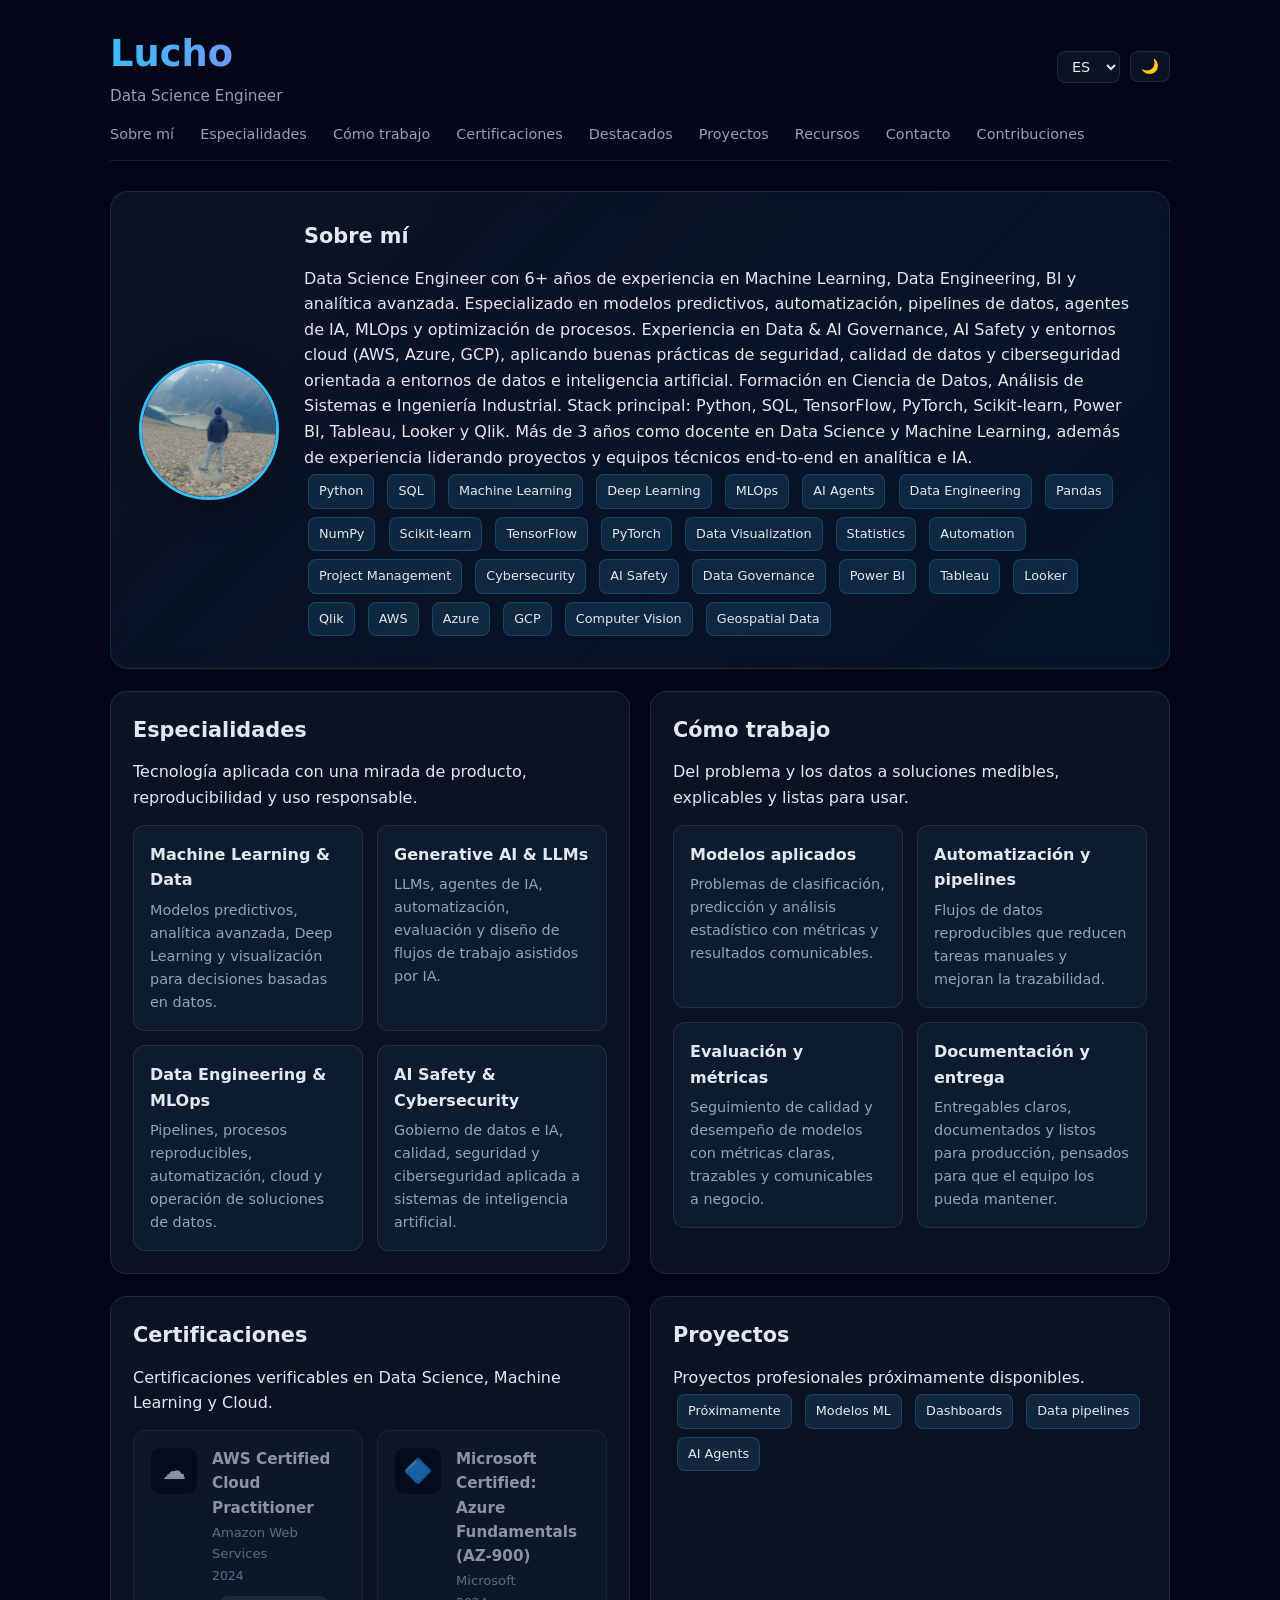
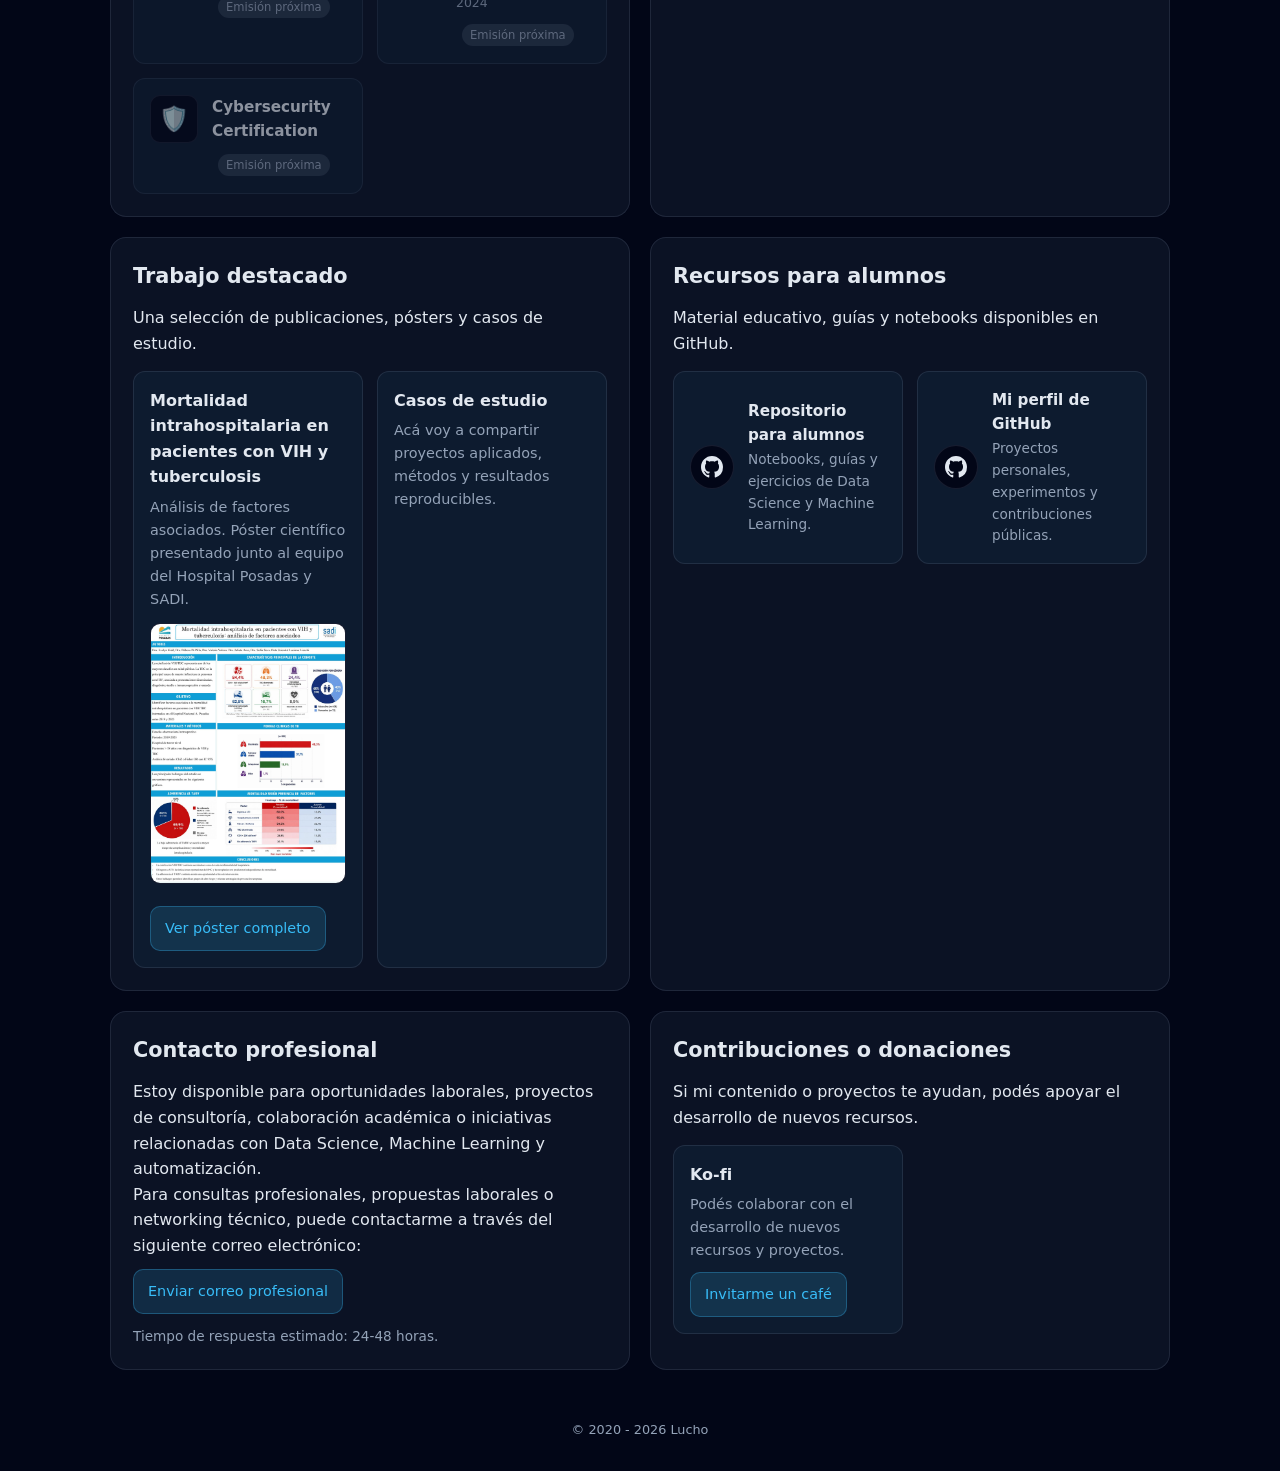
==== commit b10b0dfa: "Change 'Hello World' to 'Goodbye World'" ====
--- a/index.html
+++ b/index.html
@@ -4,7 +4,7 @@
 <meta charset="UTF-8">
 <meta name="viewport" content="width=device-width, initial-scale=1.0">
 <title>Lucho | Data Science Engineer | Machine Learning | MLOps | Portfolio</title>
-<meta name="description" content="Data Science Engineer con 6+ años de experiencia en Machine Learning, Data Engineering, BI y analítica avanzada. Especializado en modelos predictivos, automatización, pipelines de datos, agentes de IA, MLOps y optimización de procesos.">
+<meta name="description" content="Data Science Engineer con 6+ años de experiencia en Machine Learning, MLOps, Data Engineering y IA aplicada. Portfolio, proyectos y certificaciones.">
 <meta name="keywords" content="Data Science, Machine Learning, Deep Learning, MLOps, Data Engineering, Python, SQL, TensorFlow, PyTorch, Scikit-learn, Power BI, Tableau, Looker, Qlik, AWS, Azure, GCP, AI Safety, Data Governance, AI Agents, Portfolio, Data Scientist">
 <meta name="author" content="Lucho">
 <meta name="robots" content="index, follow">
@@ -13,10 +13,12 @@
 <meta property="og:description" content="Data Science Engineer con 6+ años de experiencia en Machine Learning, Data Engineering, BI y analítica avanzada. Especializado en modelos predictivos, automatización, pipelines de datos, agentes de IA, MLOps y optimización de procesos.">
 <meta property="og:type" content="website">
 <meta property="og:url" content="https://luchoxiii.github.io/">
+<meta property="og:image" content="https://luchoxiii.github.io/foto.jpg">
 <meta property="og:locale" content="es_ES">
 <meta name="twitter:card" content="summary_large_image">
 <meta name="twitter:title" content="Lucho | Data Science Engineer | Machine Learning | MLOps">
 <meta name="twitter:description" content="Data Science Engineer con 6+ años de experiencia en Machine Learning, Data Engineering, BI y analítica avanzada.">
+<meta name="twitter:image" content="https://luchoxiii.github.io/foto.jpg">
 <link rel="canonical" href="https://luchoxiii.github.io/">
 <link rel="alternate" hreflang="es" href="https://luchoxiii.github.io/?lang=es">
 <link rel="alternate" hreflang="en" href="https://luchoxiii.github.io/?lang=en">
@@ -352,33 +354,58 @@
 .is-hidden{display:none!important}
 .support-links{display:flex;flex-wrap:wrap;gap:10px;margin-top:12px}
 
-/* ---- Recursos + GitHub icon ---- */
-.resources-actions{
+/* ---- Especialidades / Cómo trabajo ---- */
+.specialties-grid{
+display:grid;
+gap:20px;
+}
+@media(min-width:900px){
+.specialties-grid{grid-template-columns:1fr 1fr}
+}
+.specialties-grid section{margin:0}
+/* ---- fin especialidades ---- */
+
+/* ---- Recursos (tarjetas GitHub) ---- */
+.resources-grid{
+display:grid;
+gap:14px;
+margin-top:14px;
+}
+@media(min-width:700px){
+.resources-grid{grid-template-columns:repeat(2,minmax(0,1fr))}
+}
+.resource-card{
 display:flex;
-flex-wrap:wrap;
-gap:12px;
+gap:14px;
 align-items:center;
-margin-top:14px;
-}
-.gh-icon-link{
-display:inline-flex;
-align-items:center;
-justify-content:center;
+border:1px solid var(--border);
+border-radius:12px;
+padding:16px;
+background:rgba(56,189,248,.05);
+text-decoration:none;
+color:var(--text);
+transition:.2s;
+}
+.resource-card:hover{
+border-color:var(--accent);
+transform:translateY(-2px);
+box-shadow:0 8px 20px var(--shadow);
+}
+.resource-icon{
 width:44px;
 height:44px;
 border-radius:50%;
-background:var(--card);
+background:var(--bg);
 border:1px solid var(--border);
+display:flex;
+align-items:center;
+justify-content:center;
+flex-shrink:0;
 color:var(--text);
-transition:.2s;
-flex-shrink:0;
-}
-.gh-icon-link:hover{
-border-color:var(--accent);
-color:var(--accent);
-transform:translateY(-2px);
-}
-.gh-icon-link svg{width:22px;height:22px;fill:currentColor}
+}
+.resource-icon svg{width:22px;height:22px;fill:currentColor}
+.resource-name{font-weight:600;font-size:.95rem;margin-bottom:2px}
+.resource-desc{color:var(--muted);font-size:.85rem}
 /* ---- fin recursos ---- */
 footer{
 text-align:center;
@@ -411,6 +438,8 @@
 </div>
 <nav class="nav" aria-label="Navegación principal">
 <a data-scroll="#about" id="navAbout">Sobre mí</a>
+<a data-scroll="#specialties" id="navSpecialties">Especialidades</a>
+<a data-scroll="#howiwork" id="navHowIWork">Cómo trabajo</a>
 <a data-scroll="#certificaciones" id="navCert">Certificaciones</a>
 <a data-scroll="#featured" id="navFeatured">Destacados</a>
 <a data-scroll="#projects" id="navProjects">Proyectos</a>
@@ -465,6 +494,52 @@
 </div>
 </div>
 </section>
+<div class="specialties-grid">
+<section id="specialties">
+<h2 id="specialtiesTitle">Especialidades</h2>
+<p id="specialtiesText">Tecnología aplicada con una mirada de producto, reproducibilidad y uso responsable.</p>
+<div class="portfolio-grid">
+<article class="portfolio-card">
+<h3>Machine Learning &amp; Data</h3>
+<p>Modelos predictivos, analítica avanzada, Deep Learning y visualización para decisiones basadas en datos.</p>
+</article>
+<article class="portfolio-card">
+<h3>Generative AI &amp; LLMs</h3>
+<p>LLMs, agentes de IA, automatización, evaluación y diseño de flujos de trabajo asistidos por IA.</p>
+</article>
+<article class="portfolio-card">
+<h3>Data Engineering &amp; MLOps</h3>
+<p>Pipelines, procesos reproducibles, automatización, cloud y operación de soluciones de datos.</p>
+</article>
+<article class="portfolio-card">
+<h3>AI Safety &amp; Cybersecurity</h3>
+<p>Gobierno de datos e IA, calidad, seguridad y ciberseguridad aplicada a sistemas de inteligencia artificial.</p>
+</article>
+</div>
+</section>
+<section id="howiwork">
+<h2 id="howiworkTitle">Cómo trabajo</h2>
+<p id="howiworkText">Del problema y los datos a soluciones medibles, explicables y listas para usar.</p>
+<div class="portfolio-grid">
+<article class="portfolio-card">
+<h3>Modelos aplicados</h3>
+<p>Problemas de clasificación, predicción y análisis estadístico con métricas y resultados comunicables.</p>
+</article>
+<article class="portfolio-card">
+<h3>Automatización y pipelines</h3>
+<p>Flujos de datos reproducibles que reducen tareas manuales y mejoran la trazabilidad.</p>
+</article>
+<article class="portfolio-card">
+<h3>Evaluación y métricas</h3>
+<p>Seguimiento de calidad y desempeño de modelos con métricas claras, trazables y comunicables a negocio.</p>
+</article>
+<article class="portfolio-card">
+<h3>Documentación y entrega</h3>
+<p>Entregables claros, documentados y listos para producción, pensados para que el equipo los pueda mantener.</p>
+</article>
+</div>
+</section>
+</div>
 <div class="main-grid">
 <section id="certificaciones">
 <h2 id="certTitle">Certificaciones</h2>
@@ -504,10 +579,24 @@
 <section id="resources">
 <h2 id="resourcesTitle">Recursos para alumnos</h2>
 <p id="resourcesText">Material educativo, guías y notebooks disponibles en GitHub.</p>
-<div class="resources-actions">
-<a class="github" href="https://github.com/luchoxiii/Students/tree/main">Ver recursos</a>
-<a class="gh-icon-link" href="https://github.com/luchoxiii" aria-label="Perfil de GitHub" title="GitHub">
+<div class="resources-grid">
+<a class="resource-card" href="https://github.com/luchoxiii/Students/tree/main">
+<div class="resource-icon">
 <svg viewBox="0 0 16 16" xmlns="http://www.w3.org/2000/svg"><path d="M8 0C3.58 0 0 3.58 0 8c0 3.54 2.29 6.53 5.47 7.59.4.07.55-.17.55-.38 0-.19-.01-.82-.01-1.49-2.01.37-2.53-.49-2.69-.94-.09-.23-.48-.94-.82-1.13-.28-.15-.68-.52-.01-.53.63-.01 1.08.58 1.23.82.72 1.21 1.87.87 2.33.66.07-.52.28-.87.51-1.07-1.78-.2-3.64-.89-3.64-3.95 0-.87.31-1.59.82-2.15-.08-.2-.36-1.02.08-2.12 0 0 .67-.21 2.2.82.64-.18 1.32-.27 2-.27.68 0 1.36.09 2 .27 1.53-1.04 2.2-.82 2.2-.82.44 1.1.16 1.92.08 2.12.51.56.82 1.27.82 2.15 0 3.07-1.87 3.75-3.65 3.95.29.25.54.73.54 1.48 0 1.07-.01 1.93-.01 2.2 0 .21.15.46.55.38A8.01 8.01 0 0 0 16 8c0-4.42-3.58-8-8-8z"/></svg>
+</div>
+<div class="resource-body">
+<div class="resource-name" id="resourceStudentsName">Repositorio para alumnos</div>
+<div class="resource-desc" id="resourceStudentsDesc">Notebooks, guías y ejercicios de Data Science y Machine Learning.</div>
+</div>
+</a>
+<a class="resource-card" href="https://github.com/luchoxiii">
+<div class="resource-icon">
+<svg viewBox="0 0 16 16" xmlns="http://www.w3.org/2000/svg"><path d="M8 0C3.58 0 0 3.58 0 8c0 3.54 2.29 6.53 5.47 7.59.4.07.55-.17.55-.38 0-.19-.01-.82-.01-1.49-2.01.37-2.53-.49-2.69-.94-.09-.23-.48-.94-.82-1.13-.28-.15-.68-.52-.01-.53.63-.01 1.08.58 1.23.82.72 1.21 1.87.87 2.33.66.07-.52.28-.87.51-1.07-1.78-.2-3.64-.89-3.64-3.95 0-.87.31-1.59.82-2.15-.08-.2-.36-1.02.08-2.12 0 0 .67-.21 2.2.82.64-.18 1.32-.27 2-.27.68 0 1.36.09 2 .27 1.53-1.04 2.2-.82 2.2-.82.44 1.1.16 1.92.08 2.12.51.56.82 1.27.82 2.15 0 3.07-1.87 3.75-3.65 3.95.29.25.54.73.54 1.48 0 1.07-.01 1.93-.01 2.2 0 .21.15.46.55.38A8.01 8.01 0 0 0 16 8c0-4.42-3.58-8-8-8z"/></svg>
+</div>
+<div class="resource-body">
+<div class="resource-name" id="resourceProfileName">Mi perfil de GitHub</div>
+<div class="resource-desc" id="resourceProfileDesc">Proyectos personales, experimentos y contribuciones públicas.</div>
+</div>
 </a>
 </div>
 </section>
@@ -576,6 +665,14 @@
 issuer:"Microsoft",
 date:"2024", // <- poné el mes/año real
 verifyUrl:"" // <- pegá acá tu link de Microsoft Learn / Credly
+},
+{
+id:"cybersecurity",
+logo:"🛡️",
+name:"Cybersecurity Certification", // <- reemplazá por el nombre exacto de tu cert
+issuer:"", // <- poné el emisor real (ej. Google, ISC2, CompTIA, etc.)
+date:"", // <- poné el mes/año real
+verifyUrl:"" // <- pegá acá tu link de verificación cuando la tengas
 }
 ]
 
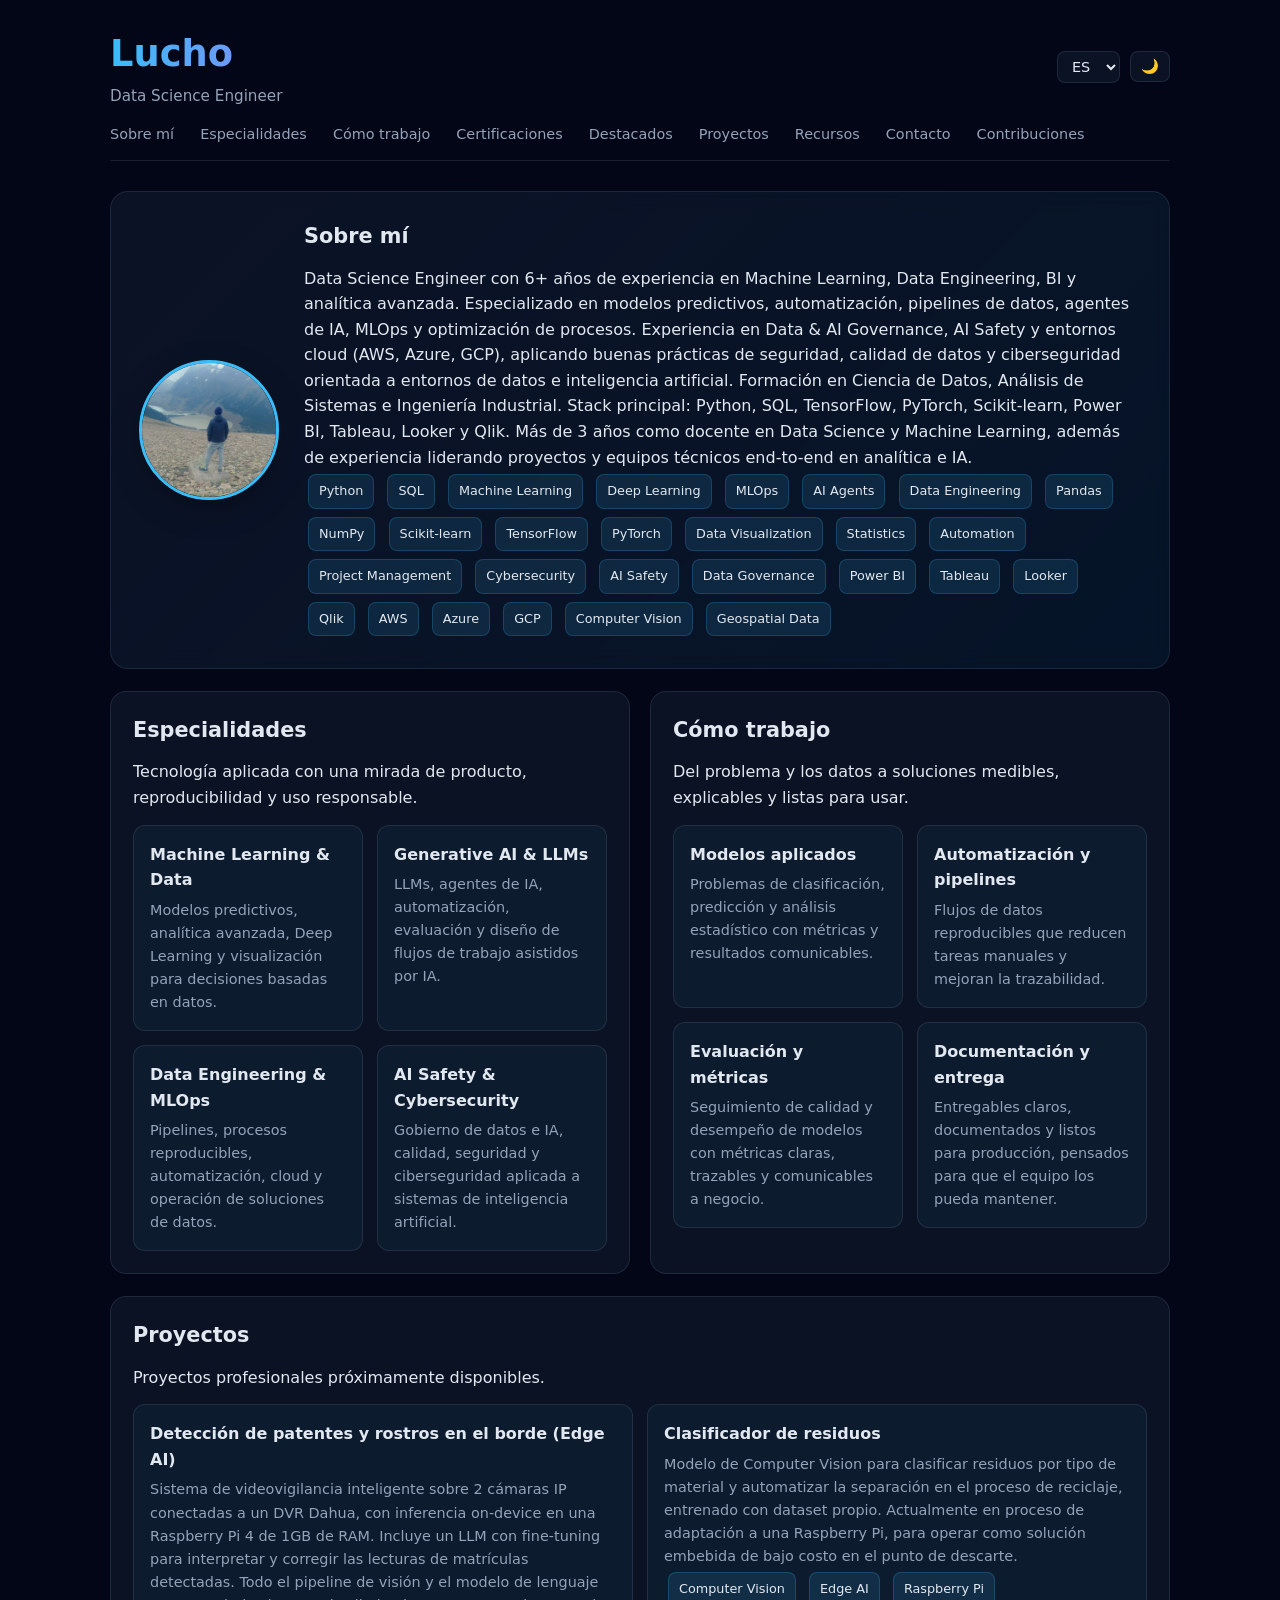
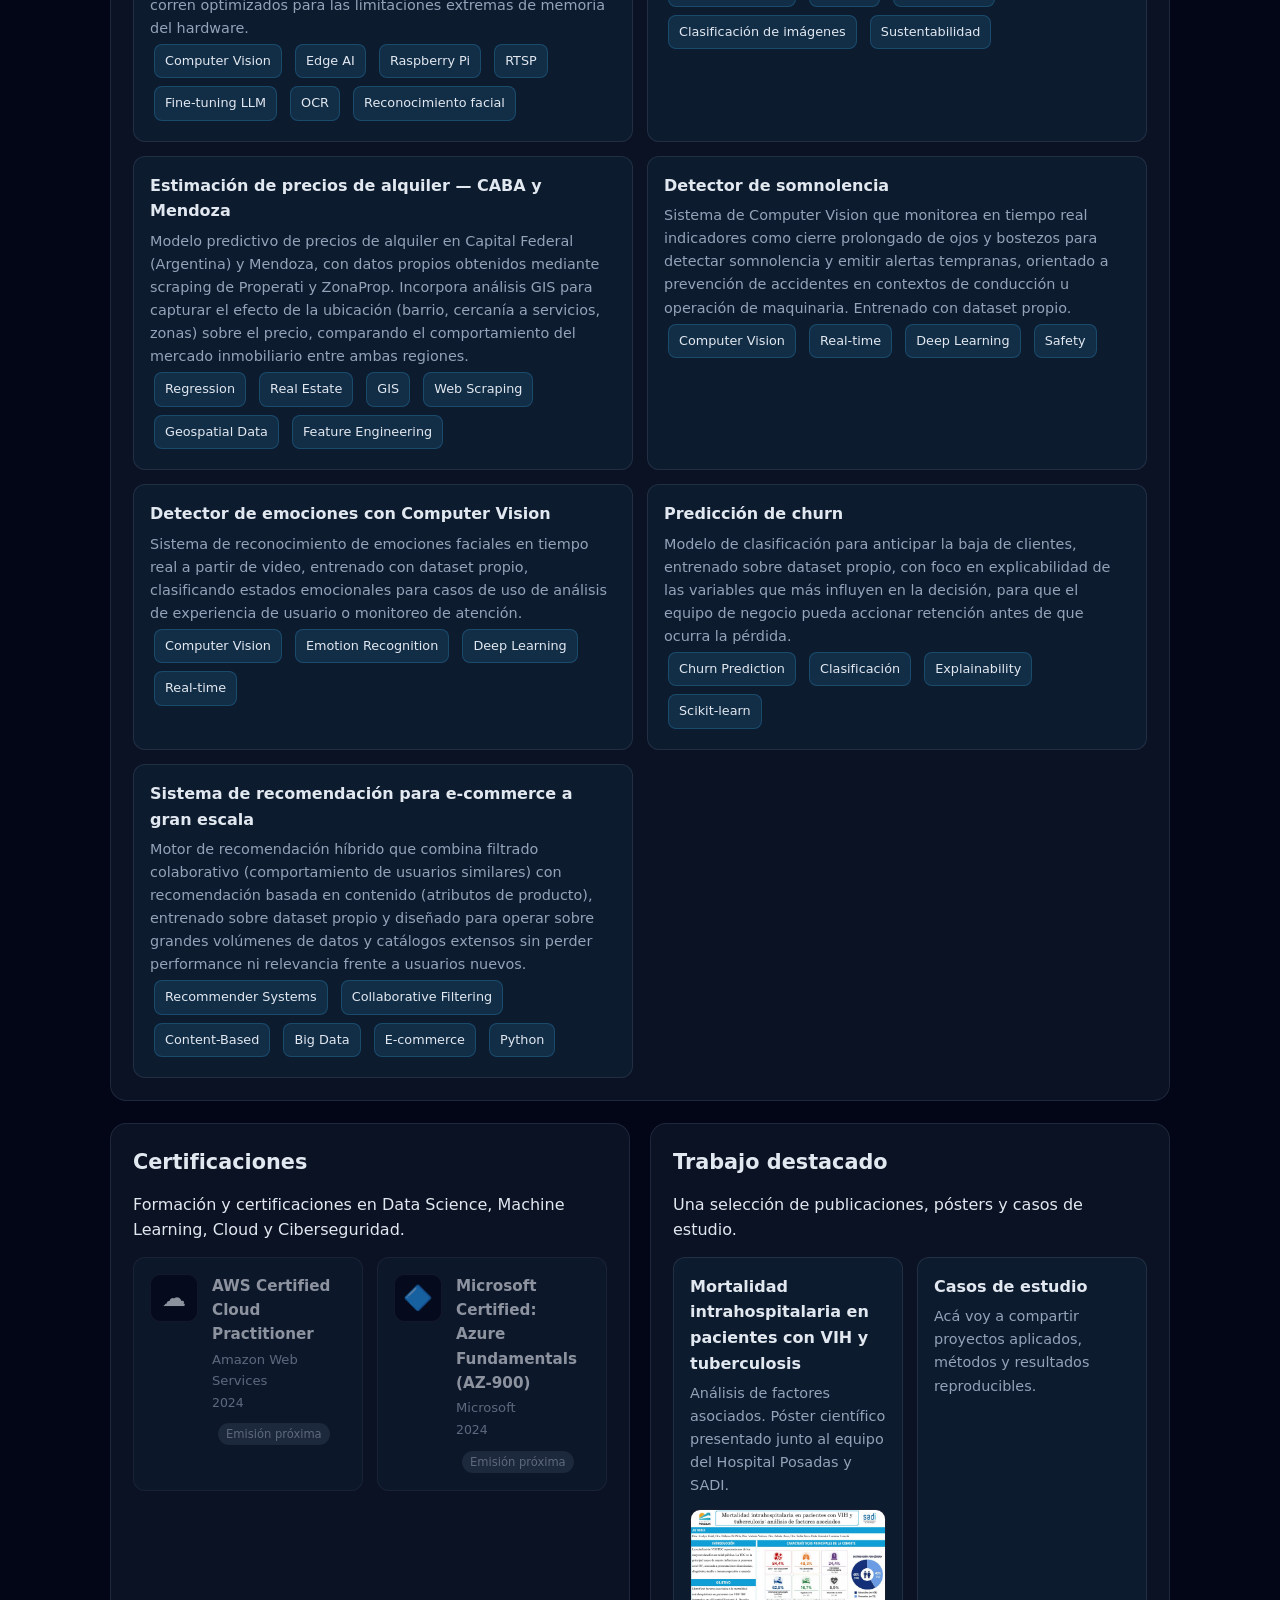
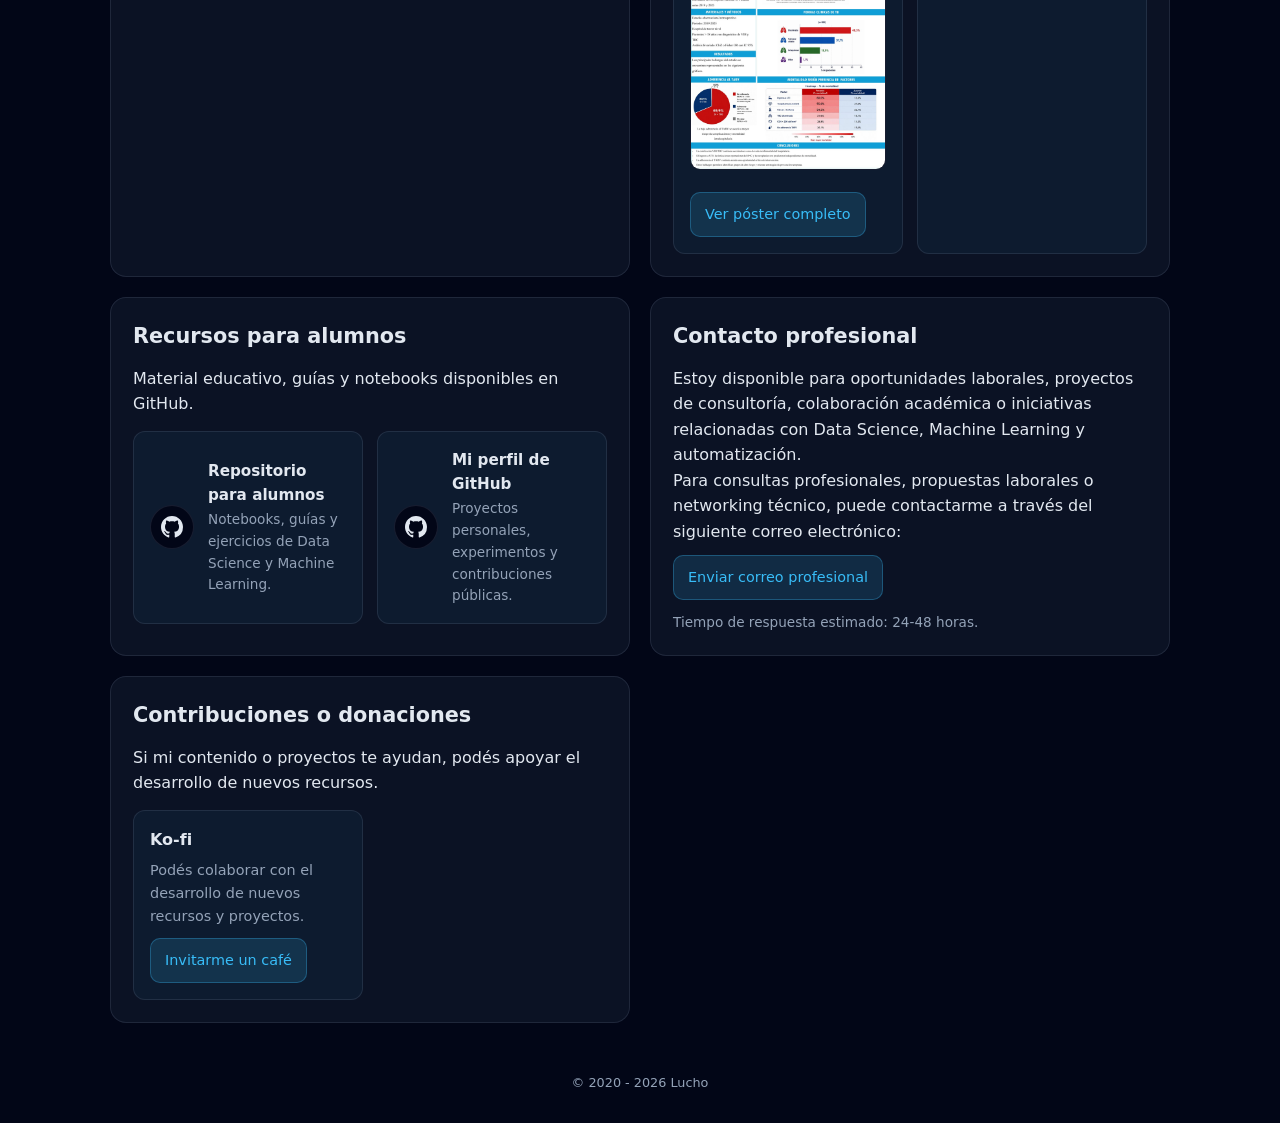
==== commit d6d03c81: "Update index.html" ====
--- a/index.html
+++ b/index.html
@@ -540,23 +540,104 @@
 </div>
 </section>
 </div>
+<section id="projects" class="specialties-standalone">
+<h2 id="projectsTitle">Proyectos</h2>
+<p id="projectsText">Proyectos aplicados end-to-end: desde el problema de negocio hasta el modelo en producción.</p>
+<div class="portfolio-grid">
+
+<article class="portfolio-card">
+<h3>Detección de patentes y rostros en el borde (Edge AI)</h3>
+<p>Sistema de videovigilancia inteligente sobre 2 cámaras IP conectadas a un DVR Dahua, con inferencia on-device en una Raspberry Pi 4 de 1GB de RAM. Incluye un LLM con fine-tuning para interpretar y corregir las lecturas de matrículas detectadas. Todo el pipeline de visión y el modelo de lenguaje corren optimizados para las limitaciones extremas de memoria del hardware.</p>
+<div>
+<span class="tag">Computer Vision</span>
+<span class="tag">Edge AI</span>
+<span class="tag">Raspberry Pi</span>
+<span class="tag">RTSP</span>
+<span class="tag">Fine-tuning LLM</span>
+<span class="tag">OCR</span>
+<span class="tag">Reconocimiento facial</span>
+</div>
+</article>
+
+<article class="portfolio-card">
+<h3>Clasificador de residuos</h3>
+<p>Modelo de Computer Vision para clasificar residuos por tipo de material y automatizar la separación en el proceso de reciclaje, entrenado con dataset propio. Actualmente en proceso de adaptación a una Raspberry Pi, para operar como solución embebida de bajo costo en el punto de descarte.</p>
+<div>
+<span class="tag">Computer Vision</span>
+<span class="tag">Edge AI</span>
+<span class="tag">Raspberry Pi</span>
+<span class="tag">Clasificación de imágenes</span>
+<span class="tag">Sustentabilidad</span>
+</div>
+</article>
+
+<article class="portfolio-card">
+<h3>Estimación de precios de alquiler — CABA y Mendoza</h3>
+<p>Modelo predictivo de precios de alquiler en Capital Federal (Argentina) y Mendoza, con datos propios obtenidos mediante scraping de Properati y ZonaProp. Incorpora análisis GIS para capturar el efecto de la ubicación (barrio, cercanía a servicios, zonas) sobre el precio, comparando el comportamiento del mercado inmobiliario entre ambas regiones.</p>
+<div>
+<span class="tag">Regression</span>
+<span class="tag">Real Estate</span>
+<span class="tag">GIS</span>
+<span class="tag">Web Scraping</span>
+<span class="tag">Geospatial Data</span>
+<span class="tag">Feature Engineering</span>
+</div>
+</article>
+
+<article class="portfolio-card">
+<h3>Detector de somnolencia</h3>
+<p>Sistema de Computer Vision que monitorea en tiempo real indicadores como cierre prolongado de ojos y bostezos para detectar somnolencia y emitir alertas tempranas, orientado a prevención de accidentes en contextos de conducción u operación de maquinaria. Entrenado con dataset propio.</p>
+<div>
+<span class="tag">Computer Vision</span>
+<span class="tag">Real-time</span>
+<span class="tag">Deep Learning</span>
+<span class="tag">Safety</span>
+</div>
+</article>
+
+<article class="portfolio-card">
+<h3>Detector de emociones con Computer Vision</h3>
+<p>Sistema de reconocimiento de emociones faciales en tiempo real a partir de video, entrenado con dataset propio, clasificando estados emocionales para casos de uso de análisis de experiencia de usuario o monitoreo de atención.</p>
+<div>
+<span class="tag">Computer Vision</span>
+<span class="tag">Emotion Recognition</span>
+<span class="tag">Deep Learning</span>
+<span class="tag">Real-time</span>
+</div>
+</article>
+
+<article class="portfolio-card">
+<h3>Predicción de churn</h3>
+<p>Modelo de clasificación para anticipar la baja de clientes, entrenado sobre dataset propio, con foco en explicabilidad de las variables que más influyen en la decisión, para que el equipo de negocio pueda accionar retención antes de que ocurra la pérdida.</p>
+<div>
+<span class="tag">Churn Prediction</span>
+<span class="tag">Clasificación</span>
+<span class="tag">Explainability</span>
+<span class="tag">Scikit-learn</span>
+</div>
+</article>
+
+<article class="portfolio-card">
+<h3>Sistema de recomendación para e-commerce a gran escala</h3>
+<p>Motor de recomendación híbrido que combina filtrado colaborativo (comportamiento de usuarios similares) con recomendación basada en contenido (atributos de producto), entrenado sobre dataset propio y diseñado para operar sobre grandes volúmenes de datos y catálogos extensos sin perder performance ni relevancia frente a usuarios nuevos.</p>
+<div>
+<span class="tag">Recommender Systems</span>
+<span class="tag">Collaborative Filtering</span>
+<span class="tag">Content-Based</span>
+<span class="tag">Big Data</span>
+<span class="tag">E-commerce</span>
+<span class="tag">Python</span>
+</div>
+</article>
+
+</div>
+</section>
 <div class="main-grid">
 <section id="certificaciones">
 <h2 id="certTitle">Certificaciones</h2>
 <p id="certText">Certificaciones verificables para reclutadores.</p>
 <div class="cert-grid" id="certGrid">
 <!-- Las tarjetas se generan por JS desde certConfig, más abajo -->
-</div>
-</section>
-<section id="projects">
-<h2 id="projectsTitle">Proyectos</h2>
-<p id="projectsText">Proyectos en desarrollo.</p>
-<div>
-<span class="tag">Próximamente</span>
-<span class="tag">Modelos ML</span>
-<span class="tag">Dashboards</span>
-<span class="tag">Data pipelines</span>
-<span class="tag">AI Agents</span>
 </div>
 </section>
 <section id="featured">
@@ -665,14 +746,6 @@
 issuer:"Microsoft",
 date:"2024", // <- poné el mes/año real
 verifyUrl:"" // <- pegá acá tu link de Microsoft Learn / Credly
-},
-{
-id:"cybersecurity",
-logo:"🛡️",
-name:"Cybersecurity Certification", // <- reemplazá por el nombre exacto de tu cert
-issuer:"", // <- poné el emisor real (ej. Google, ISC2, CompTIA, etc.)
-date:"", // <- poné el mes/año real
-verifyUrl:"" // <- pegá acá tu link de verificación cuando la tengas
 }
 ]
 
@@ -719,7 +792,7 @@
 
 Más de 3 años como docente en Data Science y Machine Learning, además de experiencia liderando proyectos y equipos técnicos end-to-end en analítica e IA.`,
 certTitle:"Certificaciones",
-certText:"Certificaciones verificables en Data Science, Machine Learning y Cloud.",
+certText:"Formación y certificaciones en Data Science, Machine Learning, Cloud y Ciberseguridad.",
 projectsTitle:"Proyectos",
 projectsText:"Proyectos profesionales próximamente disponibles.",
 resourcesTitle:"Recursos para alumnos",
@@ -753,7 +826,7 @@
 
 Over 3 years as a teacher in Data Science and Machine Learning, plus experience leading end-to-end technical projects and teams in analytics and AI.`,
 certTitle:"Certifications",
-certText:"Verified certifications in Data Science, Machine Learning and Cloud.",
+certText:"Training and certifications in Data Science, Machine Learning, Cloud and Cybersecurity.",
 projectsTitle:"Projects",
 projectsText:"Professional projects coming soon.",
 resourcesTitle:"Resources for students",
@@ -787,7 +860,7 @@
 
 Mais de 3 anos como professor em Data Science e Machine Learning, além de experiência liderando projetos e equipes técnicas end-to-end em analytics e IA.`,
 certTitle:"Certificações",
-certText:"Certificações verificáveis em Data Science, Machine Learning e Cloud.",
+certText:"Formação e certificações em Data Science, Machine Learning, Cloud e Cibersegurança.",
 projectsTitle:"Projetos",
 projectsText:"Projetos profissionais em breve.",
 resourcesTitle:"Recursos para alumnos",
@@ -821,7 +894,7 @@
 
 Plus de 3 ans comme enseignant en Data Science et Machine Learning, en plus d'une expérience dans le leadership de projets et d'équipes techniques end-to-end en analytique et IA.`,
 certTitle:"Certifications",
-certText:"Certifications vérifiables en Data Science, Machine Learning et Cloud.",
+certText:"Formation et certifications en Data Science, Machine Learning, Cloud et Cybersécurité.",
 projectsTitle:"Projets",
 projectsText:"Projets professionnels bientôt disponibles.",
 resourcesTitle:"Ressources pour étudiants",
@@ -855,7 +928,7 @@
 
 Più di 3 anni come docente in Data Science e Machine Learning, oltre a esperienza nella guida di progetti e team tecnici end-to-end in analisi e IA.`,
 certTitle:"Certificazioni",
-certText:"Certificazioni verificabili in Data Science, Machine Learning e Cloud.",
+certText:"Formazione e certificazioni in Data Science, Machine Learning, Cloud e Cybersecurity.",
 projectsTitle:"Progetti",
 projectsText:"Progetti professionali disponibili a breve.",
 resourcesTitle:"Risorse per studenti",
@@ -889,7 +962,7 @@
 
 Mehr als 3 Jahre als Dozent in Data Science und Machine Learning, sowie Erfahrung in der Leitung von End-to-End-Projekten und technischen Teams in Analytik und KI.`,
 certTitle:"Zertifizierungen",
-certText:"Verifizierbare Zertifizierungen in Data Science, Machine Learning und Cloud.",
+certText:"Weiterbildung und Zertifizierungen in Data Science, Machine Learning, Cloud und Cybersicherheit.",
 projectsTitle:"Projekte",
 projectsText:"Professionelle Projekte bald verfügbar.",
 resourcesTitle:"Ressourcen für Studenten",
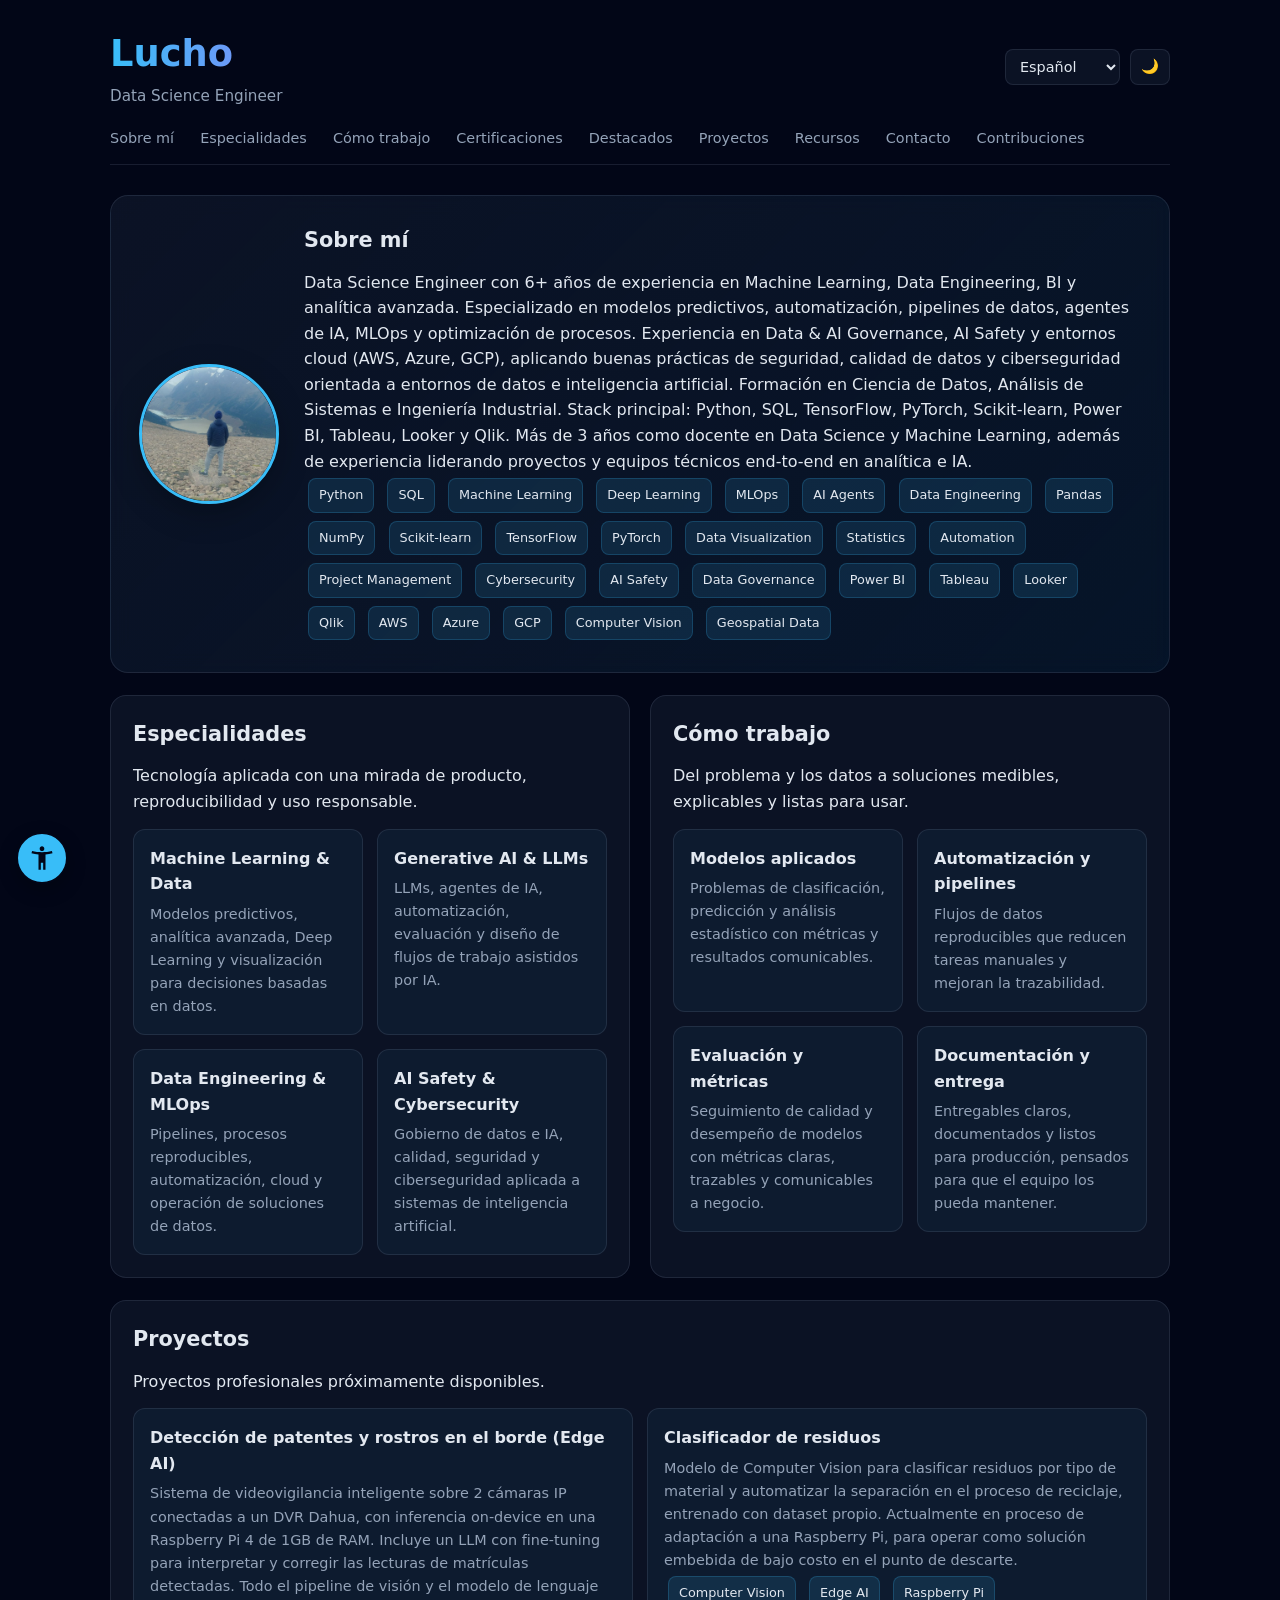
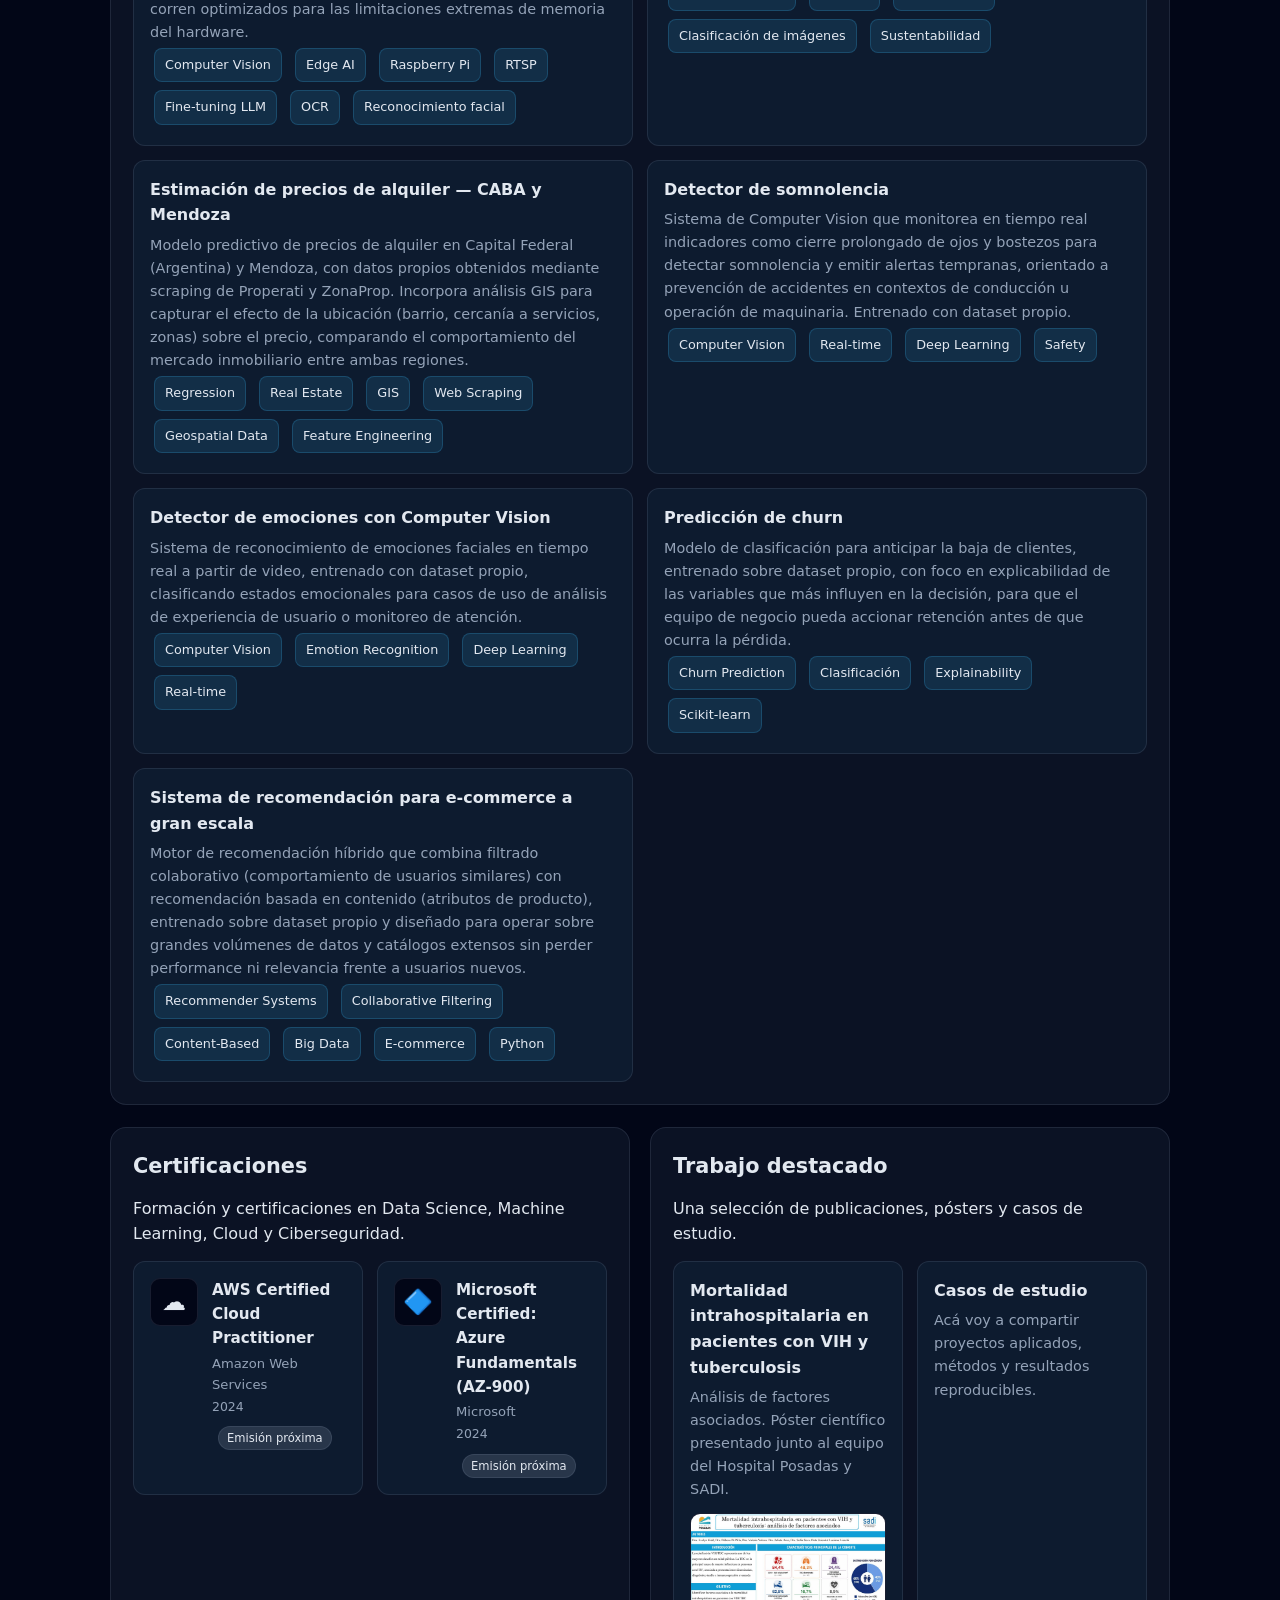
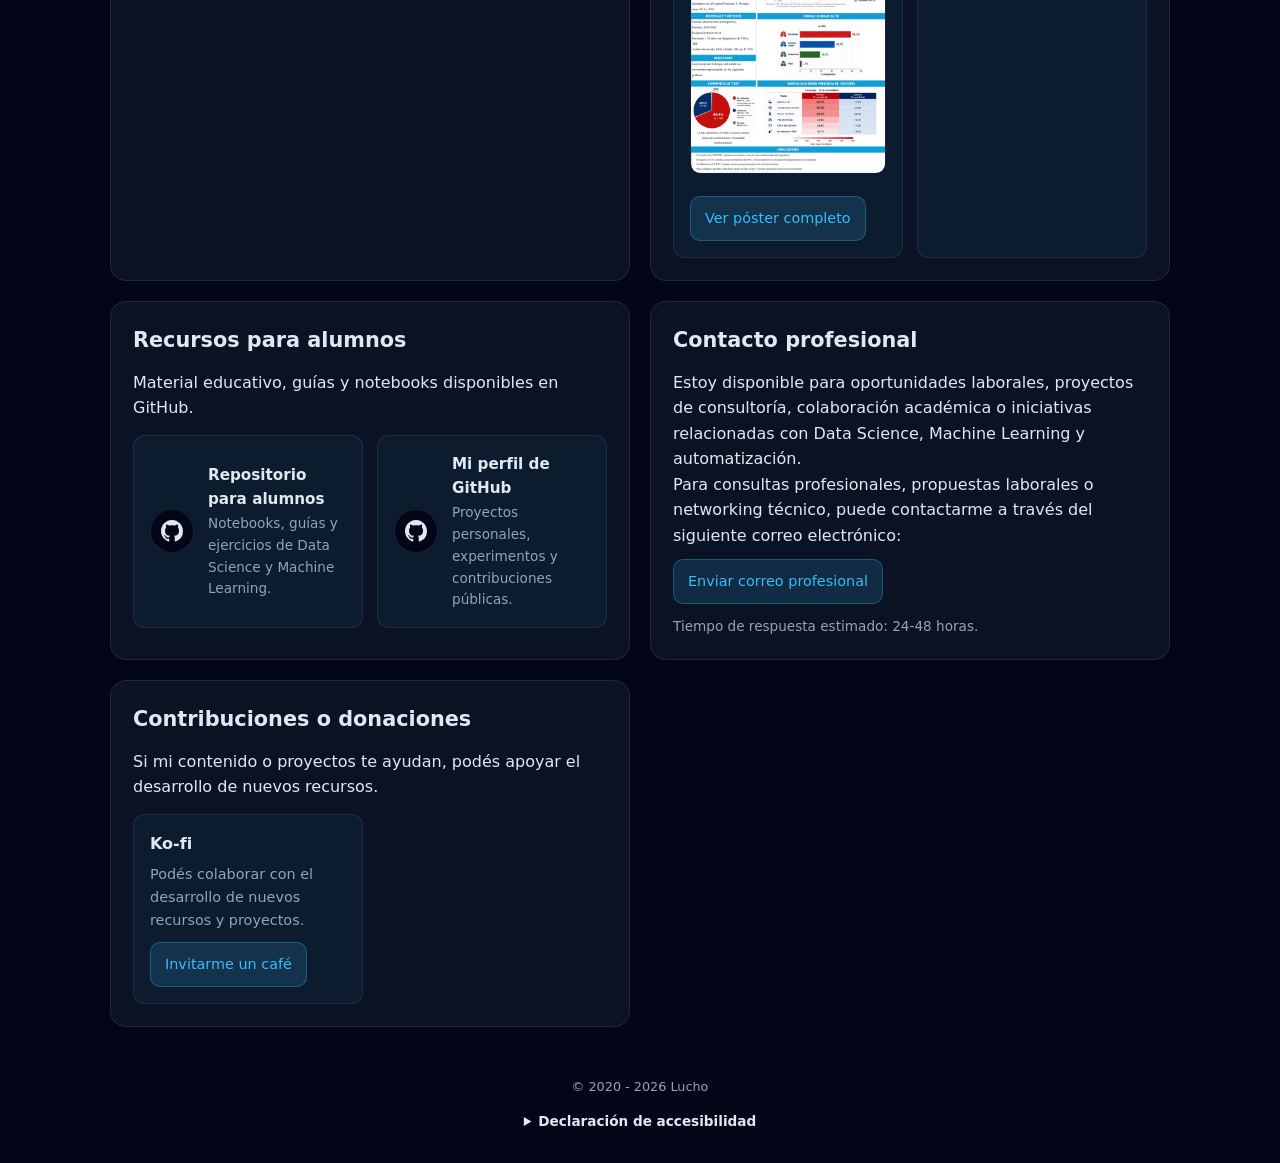
==== commit c227167d: "Add files via upload" ====
--- a/index.html
+++ b/index.html
@@ -1,1118 +1,1149 @@
-<!DOCTYPE html>
-<html lang="es">
-<head>
-<meta charset="UTF-8">
-<meta name="viewport" content="width=device-width, initial-scale=1.0">
-<title>Lucho | Data Science Engineer | Machine Learning | MLOps | Portfolio</title>
-<meta name="description" content="Data Science Engineer con 6+ años de experiencia en Machine Learning, MLOps, Data Engineering y IA aplicada. Portfolio, proyectos y certificaciones.">
-<meta name="keywords" content="Data Science, Machine Learning, Deep Learning, MLOps, Data Engineering, Python, SQL, TensorFlow, PyTorch, Scikit-learn, Power BI, Tableau, Looker, Qlik, AWS, Azure, GCP, AI Safety, Data Governance, AI Agents, Portfolio, Data Scientist">
-<meta name="author" content="Lucho">
-<meta name="robots" content="index, follow">
-<meta name="googlebot" content="index, follow">
-<meta property="og:title" content="Lucho | Data Science Engineer | Machine Learning | MLOps">
-<meta property="og:description" content="Data Science Engineer con 6+ años de experiencia en Machine Learning, Data Engineering, BI y analítica avanzada. Especializado en modelos predictivos, automatización, pipelines de datos, agentes de IA, MLOps y optimización de procesos.">
-<meta property="og:type" content="website">
-<meta property="og:url" content="https://luchoxiii.github.io/">
-<meta property="og:image" content="https://luchoxiii.github.io/foto.jpg">
-<meta property="og:locale" content="es_ES">
-<meta name="twitter:card" content="summary_large_image">
-<meta name="twitter:title" content="Lucho | Data Science Engineer | Machine Learning | MLOps">
-<meta name="twitter:description" content="Data Science Engineer con 6+ años de experiencia en Machine Learning, Data Engineering, BI y analítica avanzada.">
-<meta name="twitter:image" content="https://luchoxiii.github.io/foto.jpg">
-<link rel="canonical" href="https://luchoxiii.github.io/">
-<link rel="alternate" hreflang="es" href="https://luchoxiii.github.io/?lang=es">
-<link rel="alternate" hreflang="en" href="https://luchoxiii.github.io/?lang=en">
-<link rel="alternate" hreflang="pt" href="https://luchoxiii.github.io/?lang=pt">
-<link rel="alternate" hreflang="fr" href="https://luchoxiii.github.io/?lang=fr">
-<link rel="alternate" hreflang="it" href="https://luchoxiii.github.io/?lang=it">
-<link rel="alternate" hreflang="de" href="https://luchoxiii.github.io/?lang=de">
-<link rel="alternate" hreflang="x-default" href="https://luchoxiii.github.io/">
-<link rel="icon" type="image/svg+xml" href="data:image/svg+xml,%3Csvg xmlns='http://www.w3.org/2000/svg' viewBox='0 0 100 100'%3E%3Crect width='100' height='100' rx='20' fill='%232563eb'/%3E%3Ctext x='50' y='68' font-size='55' text-anchor='middle' fill='white' font-family='system-ui'%3EL%3C/text%3E%3C/svg%3E">
-<script type="application/ld+json">
-{
-"@context":"https://schema.org",
-"@type":"Person",
-"name":"Lucho",
-"jobTitle":"Data Science Engineer",
-"url":"https://github.com/luchoxiii",
-"sameAs":["https://github.com/luchoxiii"],
-"knowsAbout":[
-"Machine Learning",
-"Deep Learning",
-"Computer Vision",
-"Geospatial Data",
-"MLOps",
-"Data Engineering",
-"Python",
-"SQL",
-"Power BI",
-"Tableau",
-"Looker",
-"Qlik",
-"AWS",
-"Azure",
-"Google Cloud",
-"AI Safety",
-"Data Governance",
-"AI Agents"
-],
-"hasCredential":[
-{
-"@type":"EducationalOccupationalCredential",
-"credentialCategory":"certification",
-"name":"AWS Certified Cloud Practitioner",
-"recognizedBy":{"@type":"Organization","name":"Amazon Web Services"}
-},
-{
-"@type":"EducationalOccupationalCredential",
-"credentialCategory":"certification",
-"name":"Microsoft Certified: Azure Fundamentals (AZ-900)",
-"recognizedBy":{"@type":"Organization","name":"Microsoft"}
-}
-]
-}
-</script>
-
-<!-- Google Analytics 4 -->
-<script async src="https://www.googletagmanager.com/gtag/js?id=G-092CLCQ0SX"></script>
-<script>
-window.dataLayer = window.dataLayer || [];
-function gtag(){dataLayer.push(arguments);}
-gtag('js', new Date());
-gtag('config', 'G-092CLCQ0SX');
-</script>
-
-<style>
-:root{
---bg:#ffffff;
---card:#f8fafc;
---text:#0f172a;
---muted:#475569;
---accent:#2563eb;
---border:#e2e8f0;
---shadow:rgba(0,0,0,0.08);
-}
-.dark{
---bg:#020617;
---card:rgba(15,23,42,0.75);
---text:#e2e8f0;
---muted:#94a3b8;
---accent:#38bdf8;
---border:rgba(148,163,184,0.15);
---shadow:rgba(0,0,0,0.25);
-}
-*{box-sizing:border-box;margin:0;padding:0;font-family:system-ui,-apple-system,Segoe UI,Roboto,Helvetica,Arial,sans-serif}
-html{scroll-behavior:smooth}
-body{
-background:var(--bg);
-color:var(--text);
-transition:background .3s,color .3s;
-line-height:1.6;
-}
-.skip-link{
-position:absolute;
-left:-999px;
-top:auto;
-background:var(--accent);
-color:#fff;
-padding:10px 16px;
-border-radius:0 0 8px 0;
-z-index:1000;
-}
-.skip-link:focus{left:0;top:0}
-header{
-max-width:1100px;
-margin:auto;
-padding:25px 20px 10px;
-display:flex;
-flex-direction:column;
-gap:15px;
-}
-.topbar{
-display:flex;
-justify-content:space-between;
-align-items:center;
-flex-wrap:wrap;
-gap:12px;
-}
-h1{
-font-size:2.3rem;
-background:linear-gradient(90deg,var(--accent),#818cf8);
--webkit-background-clip:text;
--webkit-text-fill-color:transparent;
-background-clip:text;
-}
-#role{color:var(--muted);font-size:.95rem}
-.nav{
-display:flex;
-gap:26px;
-border-bottom:1px solid var(--border);
-padding-bottom:8px;
-flex-wrap:wrap;
-}
-.nav a{
-text-decoration:none;
-color:var(--muted);
-font-size:.9rem;
-position:relative;
-padding-bottom:6px;
-transition:color .2s;
-cursor:pointer;
-}
-.nav a::after{
-content:"";
-position:absolute;
-bottom:-9px;
-left:0;
-height:2px;
-width:0%;
-background:var(--accent);
-transition:.25s;
-}
-.nav a:hover{color:var(--text)}
-.nav a:hover::after{width:100%}
-.controls{
-display:flex;
-gap:10px;
-align-items:center;
-}
-select,button{
-padding:6px 10px;
-border-radius:8px;
-border:1px solid var(--border);
-background:var(--card);
-color:var(--text);
-cursor:pointer;
-font-size:.9rem;
-transition:.2s;
-}
-select:hover,button:hover{border-color:var(--accent)}
-main{
-max-width:1100px;
-margin:auto;
-padding:20px;
-display:grid;
-gap:22px;
-}
-section{
-background:var(--card);
-padding:22px;
-border-radius:16px;
-border:1px solid var(--border);
-backdrop-filter:blur(10px);
-transition:.25s;
-scroll-margin-top:100px;
-}
-section:hover{
-transform:translateY(-3px);
-border-color:var(--accent);
-box-shadow:0 10px 30px var(--shadow);
-}
-h2{margin-bottom:12px;font-size:1.3rem}
-.about-container{
-display:grid;
-gap:25px;
-align-items:start;
-}
-.avatar{
-width:140px;
-height:140px;
-border-radius:50%;
-object-fit:cover;
-border:3px solid var(--accent);
-box-shadow:0 10px 30px rgba(0,0,0,.25);
-}
-@media(min-width:750px){
-.about-container{grid-template-columns:140px 1fr;align-items:center;}
-}
-.hero-card{
-padding:28px;
-border-radius:18px;
-background:linear-gradient(135deg,var(--card),rgba(56,189,248,.08));
-border:1px solid var(--border);
-}
-.main-grid{
-display:grid;
-gap:20px;
-}
-@media(min-width:800px){
-.main-grid{grid-template-columns:1fr 1fr}
-}
-.tag{
-display:inline-block;
-padding:6px 10px;
-margin:4px;
-font-size:.8rem;
-border-radius:8px;
-background:rgba(56,189,248,.12);
-border:1px solid rgba(56,189,248,.2);
-color:var(--text);
-}
-.github{
-display:inline-block;
-margin-top:10px;
-padding:10px 14px;
-border-radius:10px;
-background:rgba(56,189,248,.15);
-text-decoration:none;
-color:var(--accent);
-font-size:.9rem;
-border:1px solid rgba(56,189,248,.3);
-transition:.2s;
-}
-.github:hover{background:rgba(56,189,248,.25)}
-
-/* ---- Certificaciones ---- */
-.cert-grid{
-display:grid;
-gap:14px;
-margin-top:14px;
-}
-@media(min-width:700px){
-.cert-grid{grid-template-columns:repeat(2,minmax(0,1fr))}
-}
-.cert-card{
-display:flex;
-gap:14px;
-align-items:flex-start;
-border:1px solid var(--border);
-border-radius:12px;
-padding:16px;
-background:rgba(56,189,248,.05);
-transition:.2s;
-}
-.cert-card:hover{border-color:var(--accent);transform:translateY(-2px)}
-.cert-logo{
-width:48px;
-height:48px;
-border-radius:10px;
-flex-shrink:0;
-display:flex;
-align-items:center;
-justify-content:center;
-font-size:1.5rem;
-background:var(--bg);
-border:1px solid var(--border);
-}
-.cert-body{flex:1}
-.cert-name{font-weight:600;font-size:.95rem;margin-bottom:2px}
-.cert-issuer{color:var(--muted);font-size:.82rem;margin-bottom:2px}
-.cert-date{color:var(--muted);font-size:.78rem;margin-bottom:8px}
-.cert-verify{
-display:inline-block;
-font-size:.8rem;
-padding:5px 10px;
-border-radius:7px;
-background:rgba(56,189,248,.15);
-border:1px solid rgba(56,189,248,.3);
-color:var(--accent);
-text-decoration:none;
-transition:.2s;
-}
-.cert-verify:hover{background:rgba(56,189,248,.28)}
-.cert-soon{
-opacity:.6;
-}
-.cert-badge-soon{
-display:inline-block;
-font-size:.72rem;
-padding:2px 8px;
-border-radius:20px;
-background:rgba(148,163,184,.2);
-color:var(--muted);
-margin-left:6px;
-vertical-align:middle;
-}
-/* ---- fin certificaciones ---- */
-
-.portfolio-grid,.support-grid{
-display:grid;
-gap:14px;
-margin-top:14px;
-}
-@media(min-width:700px){
-.portfolio-grid,.support-grid{grid-template-columns:repeat(2,minmax(0,1fr))}
-}
-.portfolio-card,.support-card{
-border:1px solid var(--border);
-border-radius:12px;
-padding:16px;
-background:rgba(56,189,248,.05);
-}
-.portfolio-card h3,.support-card h3{font-size:1rem;margin-bottom:6px}
-.portfolio-card p,.support-card p{color:var(--muted);font-size:.9rem}
-.poster-preview{
-display:block;
-width:100%;
-max-height:420px;
-object-fit:contain;
-border-radius:10px;
-margin:12px 0;
-background:var(--bg);
-border:1px solid var(--border);
-}
-.is-hidden{display:none!important}
-.support-links{display:flex;flex-wrap:wrap;gap:10px;margin-top:12px}
-
-/* ---- Especialidades / Cómo trabajo ---- */
-.specialties-grid{
-display:grid;
-gap:20px;
-}
-@media(min-width:900px){
-.specialties-grid{grid-template-columns:1fr 1fr}
-}
-.specialties-grid section{margin:0}
-/* ---- fin especialidades ---- */
-
-/* ---- Recursos (tarjetas GitHub) ---- */
-.resources-grid{
-display:grid;
-gap:14px;
-margin-top:14px;
-}
-@media(min-width:700px){
-.resources-grid{grid-template-columns:repeat(2,minmax(0,1fr))}
-}
-.resource-card{
-display:flex;
-gap:14px;
-align-items:center;
-border:1px solid var(--border);
-border-radius:12px;
-padding:16px;
-background:rgba(56,189,248,.05);
-text-decoration:none;
-color:var(--text);
-transition:.2s;
-}
-.resource-card:hover{
-border-color:var(--accent);
-transform:translateY(-2px);
-box-shadow:0 8px 20px var(--shadow);
-}
-.resource-icon{
-width:44px;
-height:44px;
-border-radius:50%;
-background:var(--bg);
-border:1px solid var(--border);
-display:flex;
-align-items:center;
-justify-content:center;
-flex-shrink:0;
-color:var(--text);
-}
-.resource-icon svg{width:22px;height:22px;fill:currentColor}
-.resource-name{font-weight:600;font-size:.95rem;margin-bottom:2px}
-.resource-desc{color:var(--muted);font-size:.85rem}
-/* ---- fin recursos ---- */
-footer{
-text-align:center;
-padding:30px 10px;
-color:var(--muted);
-font-size:.8rem;
-}
-</style>
-<base target="_blank">
-</head>
-<body class="dark">
-<a href="#main-content" class="skip-link">Saltar al contenido</a>
-<header>
-<div class="topbar">
-<div>
-<h1>Lucho</h1>
-<div id="role">Data Science Engineer</div>
-</div>
-<div class="controls">
-<select id="languageSelector" aria-label="Seleccionar idioma">
-<option value="es">ES</option>
-<option value="en">EN</option>
-<option value="pt">PT</option>
-<option value="fr">FR</option>
-<option value="it">IT</option>
-<option value="de">DE</option>
-</select>
-<button id="themeToggle" aria-label="Cambiar tema">🌙</button>
-</div>
-</div>
-<nav class="nav" aria-label="Navegación principal">
-<a data-scroll="#about" id="navAbout">Sobre mí</a>
-<a data-scroll="#specialties" id="navSpecialties">Especialidades</a>
-<a data-scroll="#howiwork" id="navHowIWork">Cómo trabajo</a>
-<a data-scroll="#certificaciones" id="navCert">Certificaciones</a>
-<a data-scroll="#featured" id="navFeatured">Destacados</a>
-<a data-scroll="#projects" id="navProjects">Proyectos</a>
-<a data-scroll="#resources" id="navResources">Recursos</a>
-<a data-scroll="#contact" id="navContact">Contacto</a>
-<a data-scroll="#support" id="navSupport">Contribuciones</a>
-</nav>
-</header>
-<main id="main-content">
-<section id="about" class="hero-card">
-<div class="about-container">
-<img src="foto.jpg" alt="Foto de Lucho" class="avatar" loading="lazy">
-<div>
-<h2 id="aboutTitle">Sobre mí</h2>
-<p id="aboutText">Data Science Engineer con 6+ años de experiencia en Machine Learning, Data Engineering, BI y analítica avanzada. Especializado en modelos predictivos, automatización, pipelines de datos, agentes de IA, MLOps y optimización de procesos.
-
-Experiencia en Data & AI Governance, AI Safety y entornos cloud (AWS, Azure, GCP), aplicando buenas prácticas de seguridad, calidad de datos y ciberseguridad orientada a entornos de datos e inteligencia artificial.
-
-Formación en Ciencia de Datos, Análisis de Sistemas e Ingeniería Industrial. Stack principal: Python, SQL, TensorFlow, PyTorch, Scikit-learn, Power BI, Tableau, Looker y Qlik.
-
-Más de 3 años como docente en Data Science y Machine Learning, además de experiencia liderando proyectos y equipos técnicos end-to-end en analítica e IA.</p>
-<div>
-<span class="tag">Python</span>
-<span class="tag">SQL</span>
-<span class="tag">Machine Learning</span>
-<span class="tag">Deep Learning</span>
-<span class="tag">MLOps</span>
-<span class="tag">AI Agents</span>
-<span class="tag">Data Engineering</span>
-<span class="tag">Pandas</span>
-<span class="tag">NumPy</span>
-<span class="tag">Scikit-learn</span>
-<span class="tag">TensorFlow</span>
-<span class="tag">PyTorch</span>
-<span class="tag">Data Visualization</span>
-<span class="tag">Statistics</span>
-<span class="tag">Automation</span>
-<span class="tag">Project Management</span>
-<span class="tag">Cybersecurity</span>
-<span class="tag">AI Safety</span>
-<span class="tag">Data Governance</span>
-<span class="tag">Power BI</span>
-<span class="tag">Tableau</span>
-<span class="tag">Looker</span>
-<span class="tag">Qlik</span>
-<span class="tag">AWS</span>
-<span class="tag">Azure</span>
-<span class="tag">GCP</span>
-<span class="tag">Computer Vision</span>
-<span class="tag">Geospatial Data</span>
-</div>
-</div>
-</div>
-</section>
-<div class="specialties-grid">
-<section id="specialties">
-<h2 id="specialtiesTitle">Especialidades</h2>
-<p id="specialtiesText">Tecnología aplicada con una mirada de producto, reproducibilidad y uso responsable.</p>
-<div class="portfolio-grid">
-<article class="portfolio-card">
-<h3>Machine Learning &amp; Data</h3>
-<p>Modelos predictivos, analítica avanzada, Deep Learning y visualización para decisiones basadas en datos.</p>
-</article>
-<article class="portfolio-card">
-<h3>Generative AI &amp; LLMs</h3>
-<p>LLMs, agentes de IA, automatización, evaluación y diseño de flujos de trabajo asistidos por IA.</p>
-</article>
-<article class="portfolio-card">
-<h3>Data Engineering &amp; MLOps</h3>
-<p>Pipelines, procesos reproducibles, automatización, cloud y operación de soluciones de datos.</p>
-</article>
-<article class="portfolio-card">
-<h3>AI Safety &amp; Cybersecurity</h3>
-<p>Gobierno de datos e IA, calidad, seguridad y ciberseguridad aplicada a sistemas de inteligencia artificial.</p>
-</article>
-</div>
-</section>
-<section id="howiwork">
-<h2 id="howiworkTitle">Cómo trabajo</h2>
-<p id="howiworkText">Del problema y los datos a soluciones medibles, explicables y listas para usar.</p>
-<div class="portfolio-grid">
-<article class="portfolio-card">
-<h3>Modelos aplicados</h3>
-<p>Problemas de clasificación, predicción y análisis estadístico con métricas y resultados comunicables.</p>
-</article>
-<article class="portfolio-card">
-<h3>Automatización y pipelines</h3>
-<p>Flujos de datos reproducibles que reducen tareas manuales y mejoran la trazabilidad.</p>
-</article>
-<article class="portfolio-card">
-<h3>Evaluación y métricas</h3>
-<p>Seguimiento de calidad y desempeño de modelos con métricas claras, trazables y comunicables a negocio.</p>
-</article>
-<article class="portfolio-card">
-<h3>Documentación y entrega</h3>
-<p>Entregables claros, documentados y listos para producción, pensados para que el equipo los pueda mantener.</p>
-</article>
-</div>
-</section>
-</div>
-<section id="projects" class="specialties-standalone">
-<h2 id="projectsTitle">Proyectos</h2>
-<p id="projectsText">Proyectos aplicados end-to-end: desde el problema de negocio hasta el modelo en producción.</p>
-<div class="portfolio-grid">
-
-<article class="portfolio-card">
-<h3>Detección de patentes y rostros en el borde (Edge AI)</h3>
-<p>Sistema de videovigilancia inteligente sobre 2 cámaras IP conectadas a un DVR Dahua, con inferencia on-device en una Raspberry Pi 4 de 1GB de RAM. Incluye un LLM con fine-tuning para interpretar y corregir las lecturas de matrículas detectadas. Todo el pipeline de visión y el modelo de lenguaje corren optimizados para las limitaciones extremas de memoria del hardware.</p>
-<div>
-<span class="tag">Computer Vision</span>
-<span class="tag">Edge AI</span>
-<span class="tag">Raspberry Pi</span>
-<span class="tag">RTSP</span>
-<span class="tag">Fine-tuning LLM</span>
-<span class="tag">OCR</span>
-<span class="tag">Reconocimiento facial</span>
-</div>
-</article>
-
-<article class="portfolio-card">
-<h3>Clasificador de residuos</h3>
-<p>Modelo de Computer Vision para clasificar residuos por tipo de material y automatizar la separación en el proceso de reciclaje, entrenado con dataset propio. Actualmente en proceso de adaptación a una Raspberry Pi, para operar como solución embebida de bajo costo en el punto de descarte.</p>
-<div>
-<span class="tag">Computer Vision</span>
-<span class="tag">Edge AI</span>
-<span class="tag">Raspberry Pi</span>
-<span class="tag">Clasificación de imágenes</span>
-<span class="tag">Sustentabilidad</span>
-</div>
-</article>
-
-<article class="portfolio-card">
-<h3>Estimación de precios de alquiler — CABA y Mendoza</h3>
-<p>Modelo predictivo de precios de alquiler en Capital Federal (Argentina) y Mendoza, con datos propios obtenidos mediante scraping de Properati y ZonaProp. Incorpora análisis GIS para capturar el efecto de la ubicación (barrio, cercanía a servicios, zonas) sobre el precio, comparando el comportamiento del mercado inmobiliario entre ambas regiones.</p>
-<div>
-<span class="tag">Regression</span>
-<span class="tag">Real Estate</span>
-<span class="tag">GIS</span>
-<span class="tag">Web Scraping</span>
-<span class="tag">Geospatial Data</span>
-<span class="tag">Feature Engineering</span>
-</div>
-</article>
-
-<article class="portfolio-card">
-<h3>Detector de somnolencia</h3>
-<p>Sistema de Computer Vision que monitorea en tiempo real indicadores como cierre prolongado de ojos y bostezos para detectar somnolencia y emitir alertas tempranas, orientado a prevención de accidentes en contextos de conducción u operación de maquinaria. Entrenado con dataset propio.</p>
-<div>
-<span class="tag">Computer Vision</span>
-<span class="tag">Real-time</span>
-<span class="tag">Deep Learning</span>
-<span class="tag">Safety</span>
-</div>
-</article>
-
-<article class="portfolio-card">
-<h3>Detector de emociones con Computer Vision</h3>
-<p>Sistema de reconocimiento de emociones faciales en tiempo real a partir de video, entrenado con dataset propio, clasificando estados emocionales para casos de uso de análisis de experiencia de usuario o monitoreo de atención.</p>
-<div>
-<span class="tag">Computer Vision</span>
-<span class="tag">Emotion Recognition</span>
-<span class="tag">Deep Learning</span>
-<span class="tag">Real-time</span>
-</div>
-</article>
-
-<article class="portfolio-card">
-<h3>Predicción de churn</h3>
-<p>Modelo de clasificación para anticipar la baja de clientes, entrenado sobre dataset propio, con foco en explicabilidad de las variables que más influyen en la decisión, para que el equipo de negocio pueda accionar retención antes de que ocurra la pérdida.</p>
-<div>
-<span class="tag">Churn Prediction</span>
-<span class="tag">Clasificación</span>
-<span class="tag">Explainability</span>
-<span class="tag">Scikit-learn</span>
-</div>
-</article>
-
-<article class="portfolio-card">
-<h3>Sistema de recomendación para e-commerce a gran escala</h3>
-<p>Motor de recomendación híbrido que combina filtrado colaborativo (comportamiento de usuarios similares) con recomendación basada en contenido (atributos de producto), entrenado sobre dataset propio y diseñado para operar sobre grandes volúmenes de datos y catálogos extensos sin perder performance ni relevancia frente a usuarios nuevos.</p>
-<div>
-<span class="tag">Recommender Systems</span>
-<span class="tag">Collaborative Filtering</span>
-<span class="tag">Content-Based</span>
-<span class="tag">Big Data</span>
-<span class="tag">E-commerce</span>
-<span class="tag">Python</span>
-</div>
-</article>
-
-</div>
-</section>
-<div class="main-grid">
-<section id="certificaciones">
-<h2 id="certTitle">Certificaciones</h2>
-<p id="certText">Certificaciones verificables para reclutadores.</p>
-<div class="cert-grid" id="certGrid">
-<!-- Las tarjetas se generan por JS desde certConfig, más abajo -->
-</div>
-</section>
-<section id="featured">
-<h2 id="featuredTitle">Trabajo destacado</h2>
-<p id="featuredText">Una selección de publicaciones, pósters y casos de estudio.</p>
-<div class="portfolio-grid">
-<article class="portfolio-card">
-<h3 id="posterTitle">Póster científico</h3>
-<p id="posterText">Publicación científica sobre análisis y ciencia de datos.</p>
-<img id="posterImage" class="poster-preview is-hidden" src="" alt="Póster científico de Lucho" loading="lazy">
-<a id="posterLink" class="github is-hidden" href="">Ver póster</a>
-<p id="posterMissing" style="margin-top:12px;font-size:.85rem">Próximamente disponible.</p>
-</article>
-<article class="portfolio-card">
-<h3 id="caseStudyTitle">Casos de estudio</h3>
-<p id="caseStudyText">Acá voy a compartir proyectos aplicados, métodos y resultados reproducibles.</p>
-</article>
-</div>
-</section>
-<section id="resources">
-<h2 id="resourcesTitle">Recursos para alumnos</h2>
-<p id="resourcesText">Material educativo, guías y notebooks disponibles en GitHub.</p>
-<div class="resources-grid">
-<a class="resource-card" href="https://github.com/luchoxiii/Students/tree/main">
-<div class="resource-icon">
-<svg viewBox="0 0 16 16" xmlns="http://www.w3.org/2000/svg"><path d="M8 0C3.58 0 0 3.58 0 8c0 3.54 2.29 6.53 5.47 7.59.4.07.55-.17.55-.38 0-.19-.01-.82-.01-1.49-2.01.37-2.53-.49-2.69-.94-.09-.23-.48-.94-.82-1.13-.28-.15-.68-.52-.01-.53.63-.01 1.08.58 1.23.82.72 1.21 1.87.87 2.33.66.07-.52.28-.87.51-1.07-1.78-.2-3.64-.89-3.64-3.95 0-.87.31-1.59.82-2.15-.08-.2-.36-1.02.08-2.12 0 0 .67-.21 2.2.82.64-.18 1.32-.27 2-.27.68 0 1.36.09 2 .27 1.53-1.04 2.2-.82 2.2-.82.44 1.1.16 1.92.08 2.12.51.56.82 1.27.82 2.15 0 3.07-1.87 3.75-3.65 3.95.29.25.54.73.54 1.48 0 1.07-.01 1.93-.01 2.2 0 .21.15.46.55.38A8.01 8.01 0 0 0 16 8c0-4.42-3.58-8-8-8z"/></svg>
-</div>
-<div class="resource-body">
-<div class="resource-name" id="resourceStudentsName">Repositorio para alumnos</div>
-<div class="resource-desc" id="resourceStudentsDesc">Notebooks, guías y ejercicios de Data Science y Machine Learning.</div>
-</div>
-</a>
-<a class="resource-card" href="https://github.com/luchoxiii">
-<div class="resource-icon">
-<svg viewBox="0 0 16 16" xmlns="http://www.w3.org/2000/svg"><path d="M8 0C3.58 0 0 3.58 0 8c0 3.54 2.29 6.53 5.47 7.59.4.07.55-.17.55-.38 0-.19-.01-.82-.01-1.49-2.01.37-2.53-.49-2.69-.94-.09-.23-.48-.94-.82-1.13-.28-.15-.68-.52-.01-.53.63-.01 1.08.58 1.23.82.72 1.21 1.87.87 2.33.66.07-.52.28-.87.51-1.07-1.78-.2-3.64-.89-3.64-3.95 0-.87.31-1.59.82-2.15-.08-.2-.36-1.02.08-2.12 0 0 .67-.21 2.2.82.64-.18 1.32-.27 2-.27.68 0 1.36.09 2 .27 1.53-1.04 2.2-.82 2.2-.82.44 1.1.16 1.92.08 2.12.51.56.82 1.27.82 2.15 0 3.07-1.87 3.75-3.65 3.95.29.25.54.73.54 1.48 0 1.07-.01 1.93-.01 2.2 0 .21.15.46.55.38A8.01 8.01 0 0 0 16 8c0-4.42-3.58-8-8-8z"/></svg>
-</div>
-<div class="resource-body">
-<div class="resource-name" id="resourceProfileName">Mi perfil de GitHub</div>
-<div class="resource-desc" id="resourceProfileDesc">Proyectos personales, experimentos y contribuciones públicas.</div>
-</div>
-</a>
-</div>
-</section>
-<section id="contact">
-<h2 id="contactTitle">Contacto profesional</h2>
-<p id="contactText1">Estoy disponible para oportunidades laborales, proyectos de consultoría, colaboración académica o iniciativas relacionadas con Data Science, Machine Learning y automatización.</p>
-<p id="contactText2">Para consultas profesionales, propuestas laborales o networking técnico, puede contactarme a través del siguiente correo electrónico:</p>
-<a class="github" href="mailto:eagleblue91@gmail.com">Enviar correo profesional</a>
-<p id="contactText3" style="margin-top:12px;font-size:.85rem;color:var(--muted)">Tiempo de respuesta estimado: 24-48 horas.</p>
-</section>
-<section id="support">
-<h2 id="supportTitle">Contribuciones o donaciones</h2>
-<p id="supportText">Si mi contenido o proyectos te ayudan, podés apoyar el desarrollo de nuevos recursos.</p>
-<div class="support-grid">
-<article id="paypalCard" class="support-card">
-<h3>PayPal</h3>
-<p id="paypalText">Donación internacional segura.</p>
-<a id="paypalLink" class="github is-hidden" href="">Donar con PayPal</a>
-</article>
-<article id="localSupportCard" class="support-card">
-<h3 id="localSupportTitle">Apoyo local</h3>
-<p id="localSupportText">Plataforma local de donaciones.</p>
-<a id="localSupportLink" class="github is-hidden" href="">Apoyar el proyecto</a>
-</article>
-</div>
-<p id="supportMissing" style="margin-top:14px;font-size:.85rem;color:var(--muted)">Los enlaces de donación se habilitarán cuando se configure cada perfil.</p>
-</section>
-</div>
-</main>
-<footer>
-<p id="copyright"></p>
-</footer>
-<script>
-const selector=document.getElementById("languageSelector")
-const themeBtn=document.getElementById("themeToggle")
-const metaDesc=document.querySelector('meta[name="description"]')
-const metaKeywords=document.querySelector('meta[name="keywords"]')
-const metaOgDesc=document.querySelector('meta[property="og:description"]')
-const metaTwitterDesc=document.querySelector('meta[name="twitter:description"]')
-const metaOgTitle=document.querySelector('meta[property="og:title"]')
-const metaTwitterTitle=document.querySelector('meta[name="twitter:title"]')
-const metaOgLocale=document.querySelector('meta[property="og:locale"]')
-const metaOgUrl=document.querySelector('meta[property="og:url"]')
-const canonicalLink=document.querySelector('link[rel="canonical"]')
-const htmlTag=document.documentElement
-
-// ============================================================
-// CONFIGURACIÓN DE CERTIFICACIONES
-// Editá acá tus certs reales. "verifyUrl" es el link público de
-// verificación (Credly para AWS, Microsoft Learn para Azure).
-// Si dejás verifyUrl vacío, la tarjeta se muestra como "próximamente".
-// ============================================================
-const certConfig=[
-{
-id:"aws-ccp",
-logo:"☁️",
-name:"AWS Certified Cloud Practitioner",
-issuer:"Amazon Web Services",
-date:"2024", // <- poné el mes/año real, ej: "Marzo 2024"
-verifyUrl:"" // <- pegá acá tu link de Credly, ej: "https://www.credly.com/badges/xxxxxxxx"
-},
-{
-id:"az-900",
-logo:"🔷",
-name:"Microsoft Certified: Azure Fundamentals (AZ-900)",
-issuer:"Microsoft",
-date:"2024", // <- poné el mes/año real
-verifyUrl:"" // <- pegá acá tu link de Microsoft Learn / Credly
-}
-]
-
-// Configuración centralizada: pegá aquí las URLs reales cuando estén disponibles.
-const portfolioConfig={
-poster:{
-imageUrl:"assets/poster-tbc-sadi-op3.jpg",
-projectUrl:"assets/poster-tbc-sadi-op3.pdf"
-},
-donations:{
-paypalUrl:"", // Ejemplo: "https://www.paypal.com/donate/?hosted_button_id=..."
-localUrl:"https://ko-fi.com/luchoxiii",
-localPlatform:"Ko-fi"
-}
-}
-
-const extras={
-es:{navFeatured:"Destacados",featuredTitle:"Trabajo destacado",featuredText:"Una selección de publicaciones, pósters y casos de estudio.",posterTitle:"Mortalidad intrahospitalaria en pacientes con VIH y tuberculosis",posterText:"Análisis de factores asociados. Póster científico presentado junto al equipo del Hospital Posadas y SADI.",posterLink:"Ver póster completo",posterMissing:"Próximamente disponible.",caseStudyTitle:"Casos de estudio",caseStudyText:"Acá voy a compartir proyectos aplicados, métodos y resultados reproducibles.",paypalText:"Donación internacional segura.",paypalLink:"Donar con PayPal",localSupportTitle:"Ko-fi",localSupportText:"Podés colaborar con el desarrollo de nuevos recursos y proyectos.",localSupportLink:"Invitarme un café",supportMissing:"Los enlaces de donación se habilitarán cuando se configure cada perfil.",certVerify:"Verificar credencial",certSoon:"Emisión próxima"},
-en:{navFeatured:"Featured",featuredTitle:"Featured work",featuredText:"A selection of publications, posters and case studies.",posterTitle:"In-hospital mortality in patients with HIV and tuberculosis",posterText:"Analysis of associated factors. Scientific poster presented with the Hospital Posadas and SADI team.",posterLink:"View full poster",posterMissing:"Coming soon.",caseStudyTitle:"Case studies",caseStudyText:"I will share applied projects, methods and reproducible results here.",paypalText:"Secure international donation.",paypalLink:"Donate with PayPal",localSupportTitle:"Ko-fi",localSupportText:"You can support the development of new resources and projects.",localSupportLink:"Buy me a coffee",supportMissing:"Donation links will be enabled once each profile is configured.",certVerify:"Verify credential",certSoon:"Coming soon"},
-pt:{navFeatured:"Destaques",featuredTitle:"Trabalho em destaque",featuredText:"Uma seleção de publicações, pôsteres e estudos de caso.",posterTitle:"Pôster científico",posterText:"Publicação científica sobre análise e ciência de dados.",posterLink:"Ver pôster",posterMissing:"Em breve.",caseStudyTitle:"Estudos de caso",caseStudyText:"Vou compartilhar aqui projetos aplicados, métodos e resultados reproduzíveis.",paypalText:"Doação internacional segura.",localSupportTitle:"Apoio local",localSupportText:"Plataforma local de doações.",localSupportLink:"Apoiar o projeto",supportMissing:"Os links de doação serão ativados quando cada perfil for configurado.",certVerify:"Verificar credencial",certSoon:"Em breve"},
-fr:{navFeatured:"À la une",featuredTitle:"Travail à la une",featuredText:"Une sélection de publications, affiches et études de cas.",posterTitle:"Affiche scientifique",posterText:"Publication scientifique sur l'analyse et la science des données.",posterLink:"Voir l'affiche",posterMissing:"Bientôt disponible.",caseStudyTitle:"Études de cas",caseStudyText:"Je partagerai ici des projets appliqués, des méthodes et des résultats reproductibles.",paypalText:"Don international sécurisé.",paypalLink:"Faire un don avec PayPal",localSupportTitle:"Soutien local",localSupportText:"Plateforme locale de dons.",localSupportLink:"Soutenir le projet",supportMissing:"Les liens de don seront activés lorsque chaque profil sera configuré.",certVerify:"Vérifier le justificatif",certSoon:"Bientôt disponible"},
-it:{navFeatured:"In evidenza",featuredTitle:"Lavoro in evidenza",featuredText:"Una selezione di pubblicazioni, poster e casi di studio.",posterTitle:"Poster scientifico",posterText:"Pubblicazione scientifica su analisi e scienza dei dati.",posterLink:"Vedi il poster",posterMissing:"Prossimamente.",caseStudyTitle:"Casi di studio",caseStudyText:"Condividerò qui progetti applicati, metodi e risultati riproducibili.",paypalText:"Donazione internazionale sicura.",localSupportTitle:"Supporto locale",localSupportText:"Piattaforma locale per donazioni.",localSupportLink:"Sostieni il progetto",supportMissing:"I link per le donazioni saranno attivati quando ogni profilo sarà configurato.",certVerify:"Verifica credenziale",certSoon:"Prossimamente"},
-de:{navFeatured:"Highlights",featuredTitle:"Ausgewählte Arbeit",featuredText:"Eine Auswahl an Veröffentlichungen, Postern und Fallstudien.",posterTitle:"Wissenschaftliches Poster",posterText:"Wissenschaftliche Veröffentlichung über Datenanalyse und Data Science.",posterLink:"Poster ansehen",posterMissing:"Demnächst verfügbar.",caseStudyTitle:"Fallstudien",caseStudyText:"Hier teile ich angewandte Projekte, Methoden und reproduzierbare Ergebnisse.",paypalText:"Sichere internationale Spende.",localSupportTitle:"Lokale Unterstützung",localSupportText:"Lokale Spendenplattform.",localSupportLink:"Projekt unterstützen",supportMissing:"Spendenlinks werden aktiviert, sobald jedes Profil eingerichtet ist.",certVerify:"Zertifikat verifizieren",certSoon:"Demnächst"}
-}
-
-const content={
-es:{
-lang:"es",
-title:"Lucho | Data Science Engineer | Machine Learning | MLOps | Portfolio",
-description:"Data Science Engineer con 6+ años de experiencia en Machine Learning, Data Engineering, BI y analítica avanzada. Especializado en modelos predictivos, automatización, pipelines de datos, agentes de IA, MLOps y optimización de procesos. Experiencia en Data & AI Governance, AI Safety y entornos cloud (AWS, Azure, GCP).",
-navAbout:"Sobre mí",
-navCert:"Certificaciones",
-navProjects:"Proyectos",
-navResources:"Recursos",
-navGithub:"GitHub",
-navContact:"Contacto",
-navSupport:"Contribuciones",
-aboutTitle:"Sobre mí",
-aboutText:`Data Science Engineer con 6+ años de experiencia en Machine Learning, Data Engineering, BI y analítica avanzada. Especializado en modelos predictivos, automatización, pipelines de datos, agentes de IA, MLOps y optimización de procesos.
-
-Experiencia en Data & AI Governance, AI Safety y entornos cloud (AWS, Azure, GCP), aplicando buenas prácticas de seguridad, calidad de datos y ciberseguridad orientada a entornos de datos e inteligencia artificial.
-
-Formación en Ciencia de Datos, Análisis de Sistemas e Ingeniería Industrial. Stack principal: Python, SQL, TensorFlow, PyTorch, Scikit-learn, Power BI, Tableau, Looker y Qlik.
-
-Más de 3 años como docente en Data Science y Machine Learning, además de experiencia liderando proyectos y equipos técnicos end-to-end en analítica e IA.`,
-certTitle:"Certificaciones",
-certText:"Formación y certificaciones en Data Science, Machine Learning, Cloud y Ciberseguridad.",
-projectsTitle:"Proyectos",
-projectsText:"Proyectos profesionales próximamente disponibles.",
-resourcesTitle:"Recursos para alumnos",
-resourcesText:"Material educativo, guías y notebooks disponibles en GitHub.",
-githubTitle:"GitHub",
-githubText:"Explorá mis repositorios públicos",
-contactTitle:"Contacto profesional",
-contactText1:"Estoy disponible para oportunidades laborales, proyectos de consultoría, colaboración académica o iniciativas relacionadas con Data Science, Machine Learning y automatización.",
-contactText2:"Para consultas profesionales, propuestas laborales o networking técnico, puede contactarme a través del siguiente correo electrónico:",
-contactText3:"Tiempo de respuesta estimado: 24-48 horas.",
-supportTitle:"Contribuciones o donaciones",
-supportText:"Si mi contenido o proyectos te ayudan, podés apoyar el desarrollo de nuevos recursos."
-},
-en:{
-lang:"en",
-title:"Lucho | Data Science Engineer | Machine Learning | MLOps | Portfolio",
-description:"Data Science Engineer with 6+ years of experience in Machine Learning, Data Engineering, BI and advanced analytics. Specialized in predictive models, automation, data pipelines, AI agents, MLOps and process optimization. Experience in Data & AI Governance, AI Safety and cloud environments (AWS, Azure, GCP).",
-navAbout:"About",
-navCert:"Certifications",
-navProjects:"Projects",
-navResources:"Resources",
-navGithub:"GitHub",
-navContact:"Contact",
-navSupport:"Support",
-aboutTitle:"About",
-aboutText:`Data Science Engineer with 6+ years of experience in Machine Learning, Data Engineering, BI and advanced analytics. Specialized in predictive models, automation, data pipelines, AI agents, MLOps and process optimization.
-
-Experience in Data & AI Governance, AI Safety and cloud environments (AWS, Azure, GCP), applying security best practices, data quality and cybersecurity oriented to data and artificial intelligence environments.
-
-Background in Data Science, Systems Analysis and Industrial Engineering. Main stack: Python, SQL, TensorFlow, PyTorch, Scikit-learn, Power BI, Tableau, Looker and Qlik.
-
-Over 3 years as a teacher in Data Science and Machine Learning, plus experience leading end-to-end technical projects and teams in analytics and AI.`,
-certTitle:"Certifications",
-certText:"Training and certifications in Data Science, Machine Learning, Cloud and Cybersecurity.",
-projectsTitle:"Projects",
-projectsText:"Professional projects coming soon.",
-resourcesTitle:"Resources for students",
-resourcesText:"Educational material, guides and notebooks available on GitHub.",
-githubTitle:"GitHub",
-githubText:"Explore my public repositories",
-contactTitle:"Professional Contact",
-contactText1:"I am available for job opportunities, consulting projects, academic collaboration or initiatives related to Data Science, Machine Learning and automation.",
-contactText2:"For professional inquiries, job proposals or technical networking, you can contact me through the following email:",
-contactText3:"Estimated response time: 24-48 hours.",
-supportTitle:"Contributions or donations",
-supportText:"If my content or projects help you, you can support the development of new resources."
-},
-pt:{
-lang:"pt",
-title:"Lucho | Engenheiro de Data Science | Machine Learning | MLOps | Portfolio",
-description:"Engenheiro de Data Science com 6+ anos de experiência em Machine Learning, Data Engineering, BI e analytics avançada. Especializado em modelos preditivos, automação, pipelines de dados, agentes de IA, MLOps e otimização de processos. Experiência em Data & AI Governance, AI Safety e ambientes cloud (AWS, Azure, GCP).",
-navAbout:"Sobre",
-navCert:"Certificações",
-navProjects:"Projetos",
-navResources:"Recursos",
-navGithub:"GitHub",
-navContact:"Contato",
-navSupport:"Contribuições",
-aboutTitle:"Sobre",
-aboutText:`Engenheiro de Data Science com 6+ anos de experiência em Machine Learning, Data Engineering, BI e analytics avançada. Especializado em modelos preditivos, automação, pipelines de dados, agentes de IA, MLOps e otimização de processos.
-
-Experiência em Data & AI Governance, AI Safety e ambientes cloud (AWS, Azure, GCP), aplicando boas práticas de segurança, qualidade de dados e cibersegurança orientada a ambientes de dados e inteligência artificial.
-
-Formação em Ciência de Dados, Análise de Sistemas e Engenharia Industrial. Stack principal: Python, SQL, TensorFlow, PyTorch, Scikit-learn, Power BI, Tableau, Looker e Qlik.
-
-Mais de 3 anos como professor em Data Science e Machine Learning, além de experiência liderando projetos e equipes técnicas end-to-end em analytics e IA.`,
-certTitle:"Certificações",
-certText:"Formação e certificações em Data Science, Machine Learning, Cloud e Cibersegurança.",
-projectsTitle:"Projetos",
-projectsText:"Projetos profissionais em breve.",
-resourcesTitle:"Recursos para alumnos",
-resourcesText:"Material educativo, guias e notebooks disponíveis no GitHub.",
-githubTitle:"GitHub",
-githubText:"Explore meus repositórios",
-contactTitle:"Contato profissional",
-contactText1:"Estou disponível para oportunidades de trabalho, projetos de consultoria, colaboração acadêmica ou iniciativas relacionadas a Data Science, Machine Learning e automação.",
-contactText2:"Para consultas profissionais, propostas de trabalho ou networking técnico, você pode me contatar através do seguinte e-mail:",
-contactText3:"Tempo de resposta estimado: 24-48 horas.",
-supportTitle:"Contribuições ou doações",
-supportText:"Se meu conteúdo ou projetos te ajudam, você pode apoiar o desenvolvimento de novos recursos."
-},
-fr:{
-lang:"fr",
-title:"Lucho | Ingénieur Data Science | Machine Learning | MLOps | Portfolio",
-description:"Ingénieur Data Science avec 6+ ans d'expérience en Machine Learning, Data Engineering, BI et analytique avancée. Spécialisé dans les modèles prédictifs, l'automatisation, les pipelines de données, les agents IA, le MLOps et l'optimisation des processus. Expérience en Data & AI Governance, AI Safety et environnements cloud (AWS, Azure, GCP).",
-navAbout:"Profil",
-navCert:"Certifications",
-navProjects:"Projets",
-navResources:"Ressources",
-navGithub:"GitHub",
-navContact:"Contact",
-navSupport:"Support",
-aboutTitle:"Profil",
-aboutText:`Ingénieur Data Science avec 6+ ans d'expérience en Machine Learning, Data Engineering, BI et analytique avancée. Spécialisé dans les modèles prédictifs, l'automatisation, les pipelines de données, les agents IA, le MLOps et l'optimisation des processus.
-
-Expérience en Data & AI Governance, AI Safety et environnements cloud (AWS, Azure, GCP), appliquant les bonnes pratiques de sécurité, la qualité des données et la cybersécurité orientée vers les environnements de données et d'intelligence artificielle.
-
-Formation en Science des Données, Analyse des Systèmes et Génie Industriel. Stack principal : Python, SQL, TensorFlow, PyTorch, Scikit-learn, Power BI, Tableau, Looker et Qlik.
-
-Plus de 3 ans comme enseignant en Data Science et Machine Learning, en plus d'une expérience dans le leadership de projets et d'équipes techniques end-to-end en analytique et IA.`,
-certTitle:"Certifications",
-certText:"Formation et certifications en Data Science, Machine Learning, Cloud et Cybersécurité.",
-projectsTitle:"Projets",
-projectsText:"Projets professionnels bientôt disponibles.",
-resourcesTitle:"Ressources pour étudiants",
-resourcesText:"Matériel éducatif, guides et notebooks disponibles sur GitHub.",
-githubTitle:"GitHub",
-githubText:"Voir mes dépôts",
-contactTitle:"Contact professionnel",
-contactText1:"Je suis disponible pour des opportunités d'emploi, des projets de conseil, une collaboration académique ou des initiatives liées à la Data Science, au Machine Learning et à l'automatisation.",
-contactText2:"Pour des demandes professionnelles, des propositions d'emploi ou du réseautage technique, vous pouvez me contacter via l'adresse e-mail suivante :",
-contactText3:"Temps de réponse estimé : 24-48 heures.",
-supportTitle:"Contributions ou dons",
-supportText:"Si mon contenu ou mes projets vous aident, vous pouvez soutenir le développement de nouvelles ressources."
-},
-it:{
-lang:"it",
-title:"Lucho | Ingegnere Data Science | Machine Learning | MLOps | Portfolio",
-description:"Ingegnere Data Science con 6+ anni di esperienza in Machine Learning, Data Engineering, BI e analisi avanzata. Specializzato in modelli predittivi, automazione, pipeline di dati, agenti IA, MLOps e ottimizzazione dei processi. Esperienza in Data & AI Governance, AI Safety e ambienti cloud (AWS, Azure, GCP).",
-navAbout:"Profilo",
-navCert:"Certificazioni",
-navProjects:"Progetti",
-navResources:"Risorse",
-navGithub:"GitHub",
-navContact:"Contatto",
-navSupport:"Supporto",
-aboutTitle:"Profilo",
-aboutText:`Ingegnere Data Science con 6+ anni di esperienza in Machine Learning, Data Engineering, BI e analisi avanzata. Specializzato in modelli predittivi, automazione, pipeline di dati, agenti IA, MLOps e ottimizzazione dei processi.
-
-Esperienza in Data & AI Governance, AI Safety e ambienti cloud (AWS, Azure, GCP), applicando buone pratiche di sicurezza, qualità dei dati e cybersecurity orientata agli ambienti di dati e intelligenza artificiale.
-
-Formazione in Data Science, Analisi dei Sistemi e Ingegneria Industriale. Stack principale: Python, SQL, TensorFlow, PyTorch, Scikit-learn, Power BI, Tableau, Looker e Qlik.
-
-Più di 3 anni come docente in Data Science e Machine Learning, oltre a esperienza nella guida di progetti e team tecnici end-to-end in analisi e IA.`,
-certTitle:"Certificazioni",
-certText:"Formazione e certificazioni in Data Science, Machine Learning, Cloud e Cybersecurity.",
-projectsTitle:"Progetti",
-projectsText:"Progetti professionali disponibili a breve.",
-resourcesTitle:"Risorse per studenti",
-resourcesText:"Materiale didattico, guide e notebook disponibili su GitHub.",
-githubTitle:"GitHub",
-githubText:"Esplora i miei repository pubblici",
-contactTitle:"Contatto professionale",
-contactText1:"Sono disponibile per opportunità lavorative, progetti di consulenza, collaborazione accademica o iniziative relative a Data Science, Machine Learning e automazione.",
-contactText2:"Per richieste professionali, proposte di lavoro o networking tecnico, puoi contattarmi tramite la seguente email:",
-contactText3:"Tempo di risposta stimato: 24-48 ore.",
-supportTitle:"Contributi o donazioni",
-supportText:"Se i miei contenuti o progetti ti aiutano, puoi sostenere lo sviluppo di nuove risorse."
-},
-de:{
-lang:"de",
-title:"Lucho | Data Science Engineer | Machine Learning | MLOps | Portfolio",
-description:"Data Science Engineer mit 6+ Jahren Erfahrung in Machine Learning, Data Engineering, BI und fortgeschrittener Analytik. Spezialisiert auf prädiktive Modelle, Automatisierung, Datenpipelines, KI-Agenten, MLOps und Prozessoptimierung. Erfahrung in Data & AI Governance, AI Safety und Cloud-Umgebungen (AWS, Azure, GCP).",
-navAbout:"Profil",
-navCert:"Zertifizierungen",
-navProjects:"Projekte",
-navResources:"Ressourcen",
-navGithub:"GitHub",
-navContact:"Kontakt",
-navSupport:"Unterstützung",
-aboutTitle:"Profil",
-aboutText:`Data Science Engineer mit 6+ Jahren Erfahrung in Machine Learning, Data Engineering, BI und fortgeschrittener Analytik. Spezialisiert auf prädiktive Modelle, Automatisierung, Datenpipelines, KI-Agenten, MLOps und Prozessoptimierung.
-
-Erfahrung in Data & AI Governance, AI Safety und Cloud-Umgebungen (AWS, Azure, GCP), mit Anwendung bewährter Sicherheitspraktiken, Datenqualität und Cybersicherheit für Daten- und KI-Umgebungen.
-
-Ausbildung in Data Science, Systemanalyse und Industrieingenieurwesen. Haupt-Stack: Python, SQL, TensorFlow, PyTorch, Scikit-learn, Power BI, Tableau, Looker und Qlik.
-
-Mehr als 3 Jahre als Dozent in Data Science und Machine Learning, sowie Erfahrung in der Leitung von End-to-End-Projekten und technischen Teams in Analytik und KI.`,
-certTitle:"Zertifizierungen",
-certText:"Weiterbildung und Zertifizierungen in Data Science, Machine Learning, Cloud und Cybersicherheit.",
-projectsTitle:"Projekte",
-projectsText:"Professionelle Projekte bald verfügbar.",
-resourcesTitle:"Ressourcen für Studenten",
-resourcesText:"Lehrmaterial, Anleitungen und Notebooks auf GitHub verfügbar.",
-githubTitle:"GitHub",
-githubText:"Meine öffentlichen Repositories durchsuchen",
-contactTitle:"Professioneller Kontakt",
-contactText1:"Ich stehe für berufliche Möglichkeiten, Beratungsprojekte, akademische Zusammenarbeit oder Initiativen im Bereich Data Science, Machine Learning und Automatisierung zur Verfügung.",
-contactText2:"Für professionelle Anfragen, Stellenangebote oder technisches Networking können Sie mich über die folgende E-Mail-Adresse kontaktieren:",
-contactText3:"Geschätzte Antwortzeit: 24-48 Stunden.",
-supportTitle:"Beiträge oder Spenden",
-supportText:"Wenn meine Inhalte oder Projekte Ihnen helfen, können Sie die Entwicklung neuer Ressourcen unterstützen."
-}
-}
-
-// Genera las tarjetas de certificaciones según el idioma activo
-function renderCertifications(e){
-const grid=document.getElementById("certGrid")
-grid.innerHTML=""
-certConfig.forEach(cert=>{
-const hasLink=Boolean(cert.verifyUrl)
-const card=document.createElement("div")
-card.className="cert-card"+(hasLink?"":" cert-soon")
-card.innerHTML=`
-<div class="cert-logo">${cert.logo}</div>
-<div class="cert-body">
-<div class="cert-name">${cert.name}</div>
-<div class="cert-issuer">${cert.issuer}</div>
-<div class="cert-date">${cert.date}</div>
-${hasLink
-? `<a class="cert-verify" href="${cert.verifyUrl}" target="_blank" rel="noopener">${e.certVerify} →</a>`
-: `<span class="cert-badge-soon">${e.certSoon}</span>`
-}
-</div>
-`
-grid.appendChild(card)
-})
-}
-
-function renderConfiguredItems(e){
-const poster=portfolioConfig.poster
-const posterImage=document.getElementById("posterImage")
-const posterLink=document.getElementById("posterLink")
-const posterMissing=document.getElementById("posterMissing")
-if(poster.imageUrl){
-posterImage.src=poster.imageUrl
-posterImage.classList.remove("is-hidden")
-}else posterImage.classList.add("is-hidden")
-if(poster.projectUrl){
-posterLink.href=poster.projectUrl
-posterLink.classList.remove("is-hidden")
-}else posterLink.classList.add("is-hidden")
-posterMissing.classList.toggle("is-hidden",Boolean(poster.imageUrl||poster.projectUrl))
-
-const paypalLink=document.getElementById("paypalLink")
-const localLink=document.getElementById("localSupportLink")
-const paypalCard=document.getElementById("paypalCard")
-const localSupportCard=document.getElementById("localSupportCard")
-document.getElementById("localSupportTitle").textContent=portfolioConfig.donations.localPlatform
-paypalCard.classList.toggle("is-hidden",!portfolioConfig.donations.paypalUrl)
-localSupportCard.classList.toggle("is-hidden",!portfolioConfig.donations.localUrl)
-if(portfolioConfig.donations.paypalUrl){
-paypalLink.href=portfolioConfig.donations.paypalUrl
-paypalLink.classList.remove("is-hidden")
-}else paypalLink.classList.add("is-hidden")
-if(portfolioConfig.donations.localUrl){
-localLink.href=portfolioConfig.donations.localUrl
-localLink.classList.remove("is-hidden")
-}else localLink.classList.add("is-hidden")
-document.getElementById("supportMissing").classList.toggle("is-hidden",Boolean(portfolioConfig.donations.paypalUrl||portfolioConfig.donations.localUrl))
-
-renderCertifications(e)
-}
-
-function updateLanguageUrl(lang){
-const url=new URL(window.location.href)
-if(lang==="es")url.searchParams.delete("lang")
-else url.searchParams.set("lang",lang)
-const href=url.toString()
-history.replaceState(null,"",href)
-if(canonicalLink)canonicalLink.href=href
-if(metaOgUrl)metaOgUrl.content=href
-localStorage.setItem("portfolio-language",lang)
-}
-
-// FIX: renderConfiguredItems() y updateLanguageUrl() ahora se llaman
-// UNA sola vez por cambio de idioma, fuera del for loop de traducción
-// (antes se ejecutaban ~20 veces por cada cambio de idioma).
-function updateContent(lang){
-const d=content[lang]
-if(!d)return
-htmlTag.lang=d.lang
-document.title=d.title
-if(metaDesc)metaDesc.content=d.description
-if(metaOgDesc)metaOgDesc.content=d.description
-if(metaTwitterDesc)metaTwitterDesc.content=d.description
-if(metaKeywords)metaKeywords.content=`${d.title}, Data Science, Machine Learning, MLOps, Data Engineering, Python, SQL, Portfolio`
-if(metaOgTitle)metaOgTitle.content=d.title
-if(metaTwitterTitle)metaTwitterTitle.content=d.title
-if(metaOgLocale){
-const locales={es:"es_ES",en:"en_US",pt:"pt_BR",fr:"fr_FR",it:"it_IT",de:"de_DE"}
-metaOgLocale.content=locales[lang]||"es_ES"
-}
-for(let k in d){
-if(k==="lang"||k==="title"||k==="description")continue
-let el=document.getElementById(k)
-if(el){
-el.textContent=d[k]
-}
-}
-
-const e=extras[lang]
-for(let k in e){
-const el=document.getElementById(k)
-if(el)el.textContent=e[k]
-}
-
-renderConfiguredItems(e)
-updateLanguageUrl(lang)
-}
-
-selector.addEventListener("change",e=>{
-updateContent(e.target.value)
-})
-
-const requestedLanguage=new URLSearchParams(window.location.search).get("lang")
-const savedLanguage=localStorage.getItem("portfolio-language")
-const initialLanguage=content[requestedLanguage]?requestedLanguage:(content[savedLanguage]?savedLanguage:"es")
-selector.value=initialLanguage
-updateContent(initialLanguage)
-
-themeBtn.onclick=()=>{
-document.body.classList.toggle("dark")
-}
-
-// Smooth scroll para navegación interna sin recargar ni abrir nuevas pestañas
-document.querySelectorAll('.nav a[data-scroll]').forEach(link=>{
-link.addEventListener('click',e=>{
-e.preventDefault()
-const targetId=link.getAttribute('data-scroll')
-const target=document.querySelector(targetId)
-if(target){
-target.scrollIntoView({behavior:'smooth',block:'start'})
-history.pushState(null,null,targetId)
-}
-})
-})
-
-const year=new Date().getFullYear()
-document.getElementById("copyright").textContent=`© 2020 - ${year} Lucho`
-</script>
-</body>
-</html>
+<!DOCTYPE html>
+<html lang="es">
+<head>
+<meta charset="UTF-8">
+<meta name="viewport" content="width=device-width, initial-scale=1.0">
+<meta name="theme-color" content="#020617">
+<title>Lucho | Data Science Engineer | Machine Learning | MLOps | Portfolio</title>
+<meta name="description" content="Data Science Engineer con 6+ años de experiencia en Machine Learning, MLOps, Data Engineering y IA aplicada. Portfolio, proyectos y certificaciones.">
+<meta name="keywords" content="Data Science, Machine Learning, Deep Learning, MLOps, Data Engineering, Python, SQL, TensorFlow, PyTorch, Scikit-learn, Power BI, Tableau, Looker, Qlik, AWS, Azure, GCP, AI Safety, Data Governance, AI Agents, Portfolio, Data Scientist">
+<meta name="author" content="Lucho">
+<meta name="robots" content="index, follow">
+<meta name="googlebot" content="index, follow">
+<meta property="og:title" content="Lucho | Data Science Engineer | Machine Learning | MLOps">
+<meta property="og:description" content="Data Science Engineer con 6+ años de experiencia en Machine Learning, Data Engineering, BI y analítica avanzada. Especializado en modelos predictivos, automatización, pipelines de datos, agentes de IA, MLOps y optimización de procesos.">
+<meta property="og:type" content="website">
+<meta property="og:url" content="https://luchoxiii.github.io/">
+<meta property="og:image" content="https://luchoxiii.github.io/foto.jpg">
+<meta property="og:locale" content="es_ES">
+<meta name="twitter:card" content="summary_large_image">
+<meta name="twitter:title" content="Lucho | Data Science Engineer | Machine Learning | MLOps">
+<meta name="twitter:description" content="Data Science Engineer con 6+ años de experiencia en Machine Learning, Data Engineering, BI y analítica avanzada.">
+<meta name="twitter:image" content="https://luchoxiii.github.io/foto.jpg">
+<link rel="canonical" href="https://luchoxiii.github.io/">
+<link rel="alternate" hreflang="es" href="https://luchoxiii.github.io/?lang=es">
+<link rel="alternate" hreflang="en" href="https://luchoxiii.github.io/?lang=en">
+<link rel="alternate" hreflang="pt" href="https://luchoxiii.github.io/?lang=pt">
+<link rel="alternate" hreflang="fr" href="https://luchoxiii.github.io/?lang=fr">
+<link rel="alternate" hreflang="it" href="https://luchoxiii.github.io/?lang=it">
+<link rel="alternate" hreflang="de" href="https://luchoxiii.github.io/?lang=de">
+<link rel="alternate" hreflang="x-default" href="https://luchoxiii.github.io/">
+<link rel="icon" type="image/x-icon" href="assets/favicon.ico">
+<link rel="icon" type="image/png" sizes="32x32" href="assets/favicon-32x32.png">
+<link rel="icon" type="image/png" sizes="16x16" href="assets/favicon-16x16.png">
+<link rel="apple-touch-icon" sizes="180x180" href="assets/apple-touch-icon.png">
+<script type="application/ld+json">
+{
+"@context":"https://schema.org",
+"@type":"Person",
+"name":"Lucho",
+"jobTitle":"Data Science Engineer",
+"url":"https://github.com/luchoxiii",
+"sameAs":["https://github.com/luchoxiii"],
+"knowsAbout":[
+"Machine Learning",
+"Deep Learning",
+"Computer Vision",
+"Geospatial Data",
+"MLOps",
+"Data Engineering",
+"Python",
+"SQL",
+"Power BI",
+"Tableau",
+"Looker",
+"Qlik",
+"AWS",
+"Azure",
+"Google Cloud",
+"AI Safety",
+"Data Governance",
+"AI Agents"
+],
+"hasCredential":[
+{
+"@type":"EducationalOccupationalCredential",
+"credentialCategory":"certification",
+"name":"AWS Certified Cloud Practitioner",
+"recognizedBy":{"@type":"Organization","name":"Amazon Web Services"}
+},
+{
+"@type":"EducationalOccupationalCredential",
+"credentialCategory":"certification",
+"name":"Microsoft Certified: Azure Fundamentals (AZ-900)",
+"recognizedBy":{"@type":"Organization","name":"Microsoft"}
+}
+]
+}
+</script>
+
+<script type="application/ld+json">
+{
+"@context":"https://schema.org",
+"@type":"WebPage",
+"name":"Lucho | Data Science Engineer | Portfolio",
+"url":"https://luchoxiii.github.io/",
+"inLanguage":["es","en","pt","fr","it","de"],
+"accessibilityFeature":["alternativeText","displayTransformability","highContrastDisplay","readingOrder","structuralNavigation","ARIA"],
+"accessibilityControl":["fullKeyboardControl"],
+"accessibilityHazard":["noFlashingHazard","noMotionSimulationHazard","noSoundHazard"],
+"accessibilitySummary":"Navegación completa con teclado, enlace para saltar al contenido, panel con tamaño de texto, alto contraste, espaciado, fuente legible y pausa de animaciones. Seis idiomas."
+}
+</script>
+
+<!-- Google Analytics 4 -->
+<script async src="https://www.googletagmanager.com/gtag/js?id=G-092CLCQ0SX"></script>
+<script>
+window.dataLayer = window.dataLayer || [];
+function gtag(){dataLayer.push(arguments);}
+gtag('js', new Date());
+gtag('config', 'G-092CLCQ0SX');
+</script>
+
+<style>
+:root{
+--bg:#ffffff;
+--card:#f8fafc;
+--text:#0f172a;
+--muted:#475569;
+--accent:#2563eb;
+--border:#e2e8f0;
+--shadow:rgba(0,0,0,0.08);
+}
+.dark{
+--bg:#020617;
+--card:rgba(15,23,42,0.75);
+--text:#e2e8f0;
+--muted:#94a3b8;
+--accent:#38bdf8;
+--border:rgba(148,163,184,0.15);
+--shadow:rgba(0,0,0,0.25);
+}
+*{box-sizing:border-box;margin:0;padding:0;font-family:system-ui,-apple-system,Segoe UI,Roboto,Helvetica,Arial,sans-serif}
+html{scroll-behavior:smooth}
+body{
+background:var(--bg);
+color:var(--text);
+transition:background .3s,color .3s;
+line-height:1.6;
+}
+.skip-link{
+position:absolute;
+left:-999px;
+top:auto;
+background:var(--accent);
+color:var(--bg);
+padding:10px 16px;
+border-radius:0 0 8px 0;
+z-index:1000;
+}
+.skip-link:focus{left:0;top:0}
+header{
+max-width:1100px;
+margin:auto;
+padding:25px 20px 10px;
+display:flex;
+flex-direction:column;
+gap:15px;
+}
+.topbar{
+display:flex;
+justify-content:space-between;
+align-items:center;
+flex-wrap:wrap;
+gap:12px;
+}
+h1{
+font-size:2.3rem;
+background:linear-gradient(90deg,var(--accent),#818cf8);
+-webkit-background-clip:text;
+-webkit-text-fill-color:transparent;
+background-clip:text;
+}
+#role{color:var(--muted);font-size:.95rem}
+.nav{
+display:flex;
+gap:26px;
+border-bottom:1px solid var(--border);
+padding-bottom:8px;
+flex-wrap:wrap;
+}
+.nav a{
+text-decoration:none;
+color:var(--muted);
+font-size:.9rem;
+position:relative;
+padding-bottom:6px;
+transition:color .2s;
+cursor:pointer;
+}
+.nav a::after{
+content:"";
+position:absolute;
+bottom:-9px;
+left:0;
+height:2px;
+width:0%;
+background:var(--accent);
+transition:.25s;
+}
+.nav a:hover{color:var(--text)}
+.nav a:hover::after{width:100%}
+.controls{
+display:flex;
+gap:10px;
+align-items:center;
+}
+select,button{
+padding:6px 10px;
+border-radius:8px;
+border:1px solid var(--border);
+background:var(--card);
+color:var(--text);
+cursor:pointer;
+font-size:.9rem;
+transition:.2s;
+}
+select:hover,button:hover{border-color:var(--accent)}
+main{
+max-width:1100px;
+margin:auto;
+padding:20px;
+display:grid;
+gap:22px;
+}
+section{
+background:var(--card);
+padding:22px;
+border-radius:16px;
+border:1px solid var(--border);
+backdrop-filter:blur(10px);
+transition:.25s;
+scroll-margin-top:100px;
+}
+section:hover{
+transform:translateY(-3px);
+border-color:var(--accent);
+box-shadow:0 10px 30px var(--shadow);
+}
+h2{margin-bottom:12px;font-size:1.3rem}
+.about-container{
+display:grid;
+gap:25px;
+align-items:start;
+}
+.avatar{
+width:140px;
+height:140px;
+border-radius:50%;
+object-fit:cover;
+border:3px solid var(--accent);
+box-shadow:0 10px 30px rgba(0,0,0,.25);
+}
+@media(min-width:750px){
+.about-container{grid-template-columns:140px 1fr;align-items:center;}
+}
+.hero-card{
+padding:28px;
+border-radius:18px;
+background:linear-gradient(135deg,var(--card),rgba(56,189,248,.08));
+border:1px solid var(--border);
+}
+.main-grid{
+display:grid;
+gap:20px;
+}
+@media(min-width:800px){
+.main-grid{grid-template-columns:1fr 1fr}
+}
+.tag{
+display:inline-block;
+padding:6px 10px;
+margin:4px;
+font-size:.8rem;
+border-radius:8px;
+background:rgba(56,189,248,.12);
+border:1px solid rgba(56,189,248,.2);
+color:var(--text);
+}
+.github{
+display:inline-block;
+margin-top:10px;
+padding:10px 14px;
+border-radius:10px;
+background:rgba(56,189,248,.15);
+text-decoration:none;
+color:var(--accent);
+font-size:.9rem;
+border:1px solid rgba(56,189,248,.3);
+transition:.2s;
+}
+.github:hover{background:rgba(56,189,248,.25)}
+
+/* ---- Certificaciones ---- */
+.cert-grid{
+display:grid;
+gap:14px;
+margin-top:14px;
+}
+@media(min-width:700px){
+.cert-grid{grid-template-columns:repeat(2,minmax(0,1fr))}
+}
+.cert-card{
+display:flex;
+gap:14px;
+align-items:flex-start;
+border:1px solid var(--border);
+border-radius:12px;
+padding:16px;
+background:rgba(56,189,248,.05);
+transition:.2s;
+}
+.cert-card:hover{border-color:var(--accent);transform:translateY(-2px)}
+.cert-logo{
+width:48px;
+height:48px;
+border-radius:10px;
+flex-shrink:0;
+display:flex;
+align-items:center;
+justify-content:center;
+font-size:1.5rem;
+background:var(--bg);
+border:1px solid var(--border);
+}
+.cert-body{flex:1}
+.cert-name{font-weight:600;font-size:.95rem;margin-bottom:2px}
+.cert-issuer{color:var(--muted);font-size:.82rem;margin-bottom:2px}
+.cert-date{color:var(--muted);font-size:.78rem;margin-bottom:8px}
+.cert-verify{
+display:inline-block;
+font-size:.8rem;
+padding:5px 10px;
+border-radius:7px;
+background:rgba(56,189,248,.15);
+border:1px solid rgba(56,189,248,.3);
+color:var(--accent);
+text-decoration:none;
+transition:.2s;
+}
+.cert-verify:hover{background:rgba(56,189,248,.28)}
+.cert-soon{
+opacity:.6;
+}
+.cert-badge-soon{
+display:inline-block;
+font-size:.72rem;
+padding:2px 8px;
+border-radius:20px;
+background:rgba(148,163,184,.2);
+color:var(--muted);
+margin-left:6px;
+vertical-align:middle;
+}
+/* ---- fin certificaciones ---- */
+
+.portfolio-grid,.support-grid{
+display:grid;
+gap:14px;
+margin-top:14px;
+}
+@media(min-width:700px){
+.portfolio-grid,.support-grid{grid-template-columns:repeat(2,minmax(0,1fr))}
+}
+.portfolio-card,.support-card{
+border:1px solid var(--border);
+border-radius:12px;
+padding:16px;
+background:rgba(56,189,248,.05);
+}
+.portfolio-card h3,.support-card h3{font-size:1rem;margin-bottom:6px}
+.portfolio-card p,.support-card p{color:var(--muted);font-size:.9rem}
+.poster-preview{
+display:block;
+width:100%;
+max-height:420px;
+object-fit:contain;
+border-radius:10px;
+margin:12px 0;
+background:var(--bg);
+border:1px solid var(--border);
+}
+.is-hidden{display:none!important}
+.support-links{display:flex;flex-wrap:wrap;gap:10px;margin-top:12px}
+
+/* ---- Especialidades / Cómo trabajo ---- */
+.specialties-grid{
+display:grid;
+gap:20px;
+}
+@media(min-width:900px){
+.specialties-grid{grid-template-columns:1fr 1fr}
+}
+.specialties-grid section{margin:0}
+/* ---- fin especialidades ---- */
+
+/* ---- Recursos (tarjetas GitHub) ---- */
+.resources-grid{
+display:grid;
+gap:14px;
+margin-top:14px;
+}
+@media(min-width:700px){
+.resources-grid{grid-template-columns:repeat(2,minmax(0,1fr))}
+}
+.resource-card{
+display:flex;
+gap:14px;
+align-items:center;
+border:1px solid var(--border);
+border-radius:12px;
+padding:16px;
+background:rgba(56,189,248,.05);
+text-decoration:none;
+color:var(--text);
+transition:.2s;
+}
+.resource-card:hover{
+border-color:var(--accent);
+transform:translateY(-2px);
+box-shadow:0 8px 20px var(--shadow);
+}
+.resource-icon{
+width:44px;
+height:44px;
+border-radius:50%;
+background:var(--bg);
+border:1px solid var(--border);
+display:flex;
+align-items:center;
+justify-content:center;
+flex-shrink:0;
+color:var(--text);
+}
+.resource-icon svg{width:22px;height:22px;fill:currentColor}
+.resource-name{font-weight:600;font-size:.95rem;margin-bottom:2px}
+.resource-desc{color:var(--muted);font-size:.85rem}
+/* ---- fin recursos ---- */
+footer{
+text-align:center;
+padding:30px 10px;
+color:var(--muted);
+font-size:.8rem;
+}
+</style>
+<link rel="stylesheet" href="accessibility.css">
+</head>
+<body class="dark">
+<a href="#main-content" class="skip-link">Saltar al contenido</a>
+<header>
+<div class="topbar">
+<div>
+<h1>Lucho</h1>
+<div id="role">Data Science Engineer</div>
+</div>
+<div class="controls">
+<select id="languageSelector" aria-label="Seleccionar idioma">
+<option value="es" lang="es">Español</option>
+<option value="en" lang="en">English</option>
+<option value="pt" lang="pt">Português</option>
+<option value="fr" lang="fr">Français</option>
+<option value="it" lang="it">Italiano</option>
+<option value="de" lang="de">Deutsch</option>
+</select>
+<button id="themeToggle" type="button" aria-label="Modo oscuro" aria-pressed="true"><span aria-hidden="true">🌙</span></button>
+</div>
+</div>
+<nav class="nav" aria-label="Navegación principal">
+<a href="#about" data-scroll="#about" id="navAbout" target="_self">Sobre mí</a>
+<a href="#specialties" data-scroll="#specialties" id="navSpecialties" target="_self">Especialidades</a>
+<a href="#howiwork" data-scroll="#howiwork" id="navHowIWork" target="_self">Cómo trabajo</a>
+<a href="#certificaciones" data-scroll="#certificaciones" id="navCert" target="_self">Certificaciones</a>
+<a href="#featured" data-scroll="#featured" id="navFeatured" target="_self">Destacados</a>
+<a href="#projects" data-scroll="#projects" id="navProjects" target="_self">Proyectos</a>
+<a href="#resources" data-scroll="#resources" id="navResources" target="_self">Recursos</a>
+<a href="#contact" data-scroll="#contact" id="navContact" target="_self">Contacto</a>
+<a href="#support" data-scroll="#support" id="navSupport" target="_self">Contribuciones</a>
+</nav>
+</header>
+<main id="main-content">
+<section id="about" aria-labelledby="aboutTitle" class="hero-card">
+<div class="about-container">
+<img src="foto.jpg" alt="Foto de Lucho" class="avatar" loading="lazy">
+<div>
+<h2 id="aboutTitle">Sobre mí</h2>
+<p id="aboutText">Data Science Engineer con 6+ años de experiencia en Machine Learning, Data Engineering, BI y analítica avanzada. Especializado en modelos predictivos, automatización, pipelines de datos, agentes de IA, MLOps y optimización de procesos.
+
+Experiencia en Data & AI Governance, AI Safety y entornos cloud (AWS, Azure, GCP), aplicando buenas prácticas de seguridad, calidad de datos y ciberseguridad orientada a entornos de datos e inteligencia artificial.
+
+Formación en Ciencia de Datos, Análisis de Sistemas e Ingeniería Industrial. Stack principal: Python, SQL, TensorFlow, PyTorch, Scikit-learn, Power BI, Tableau, Looker y Qlik.
+
+Más de 3 años como docente en Data Science y Machine Learning, además de experiencia liderando proyectos y equipos técnicos end-to-end en analítica e IA.</p>
+<div>
+<span class="tag">Python</span>
+<span class="tag">SQL</span>
+<span class="tag">Machine Learning</span>
+<span class="tag">Deep Learning</span>
+<span class="tag">MLOps</span>
+<span class="tag">AI Agents</span>
+<span class="tag">Data Engineering</span>
+<span class="tag">Pandas</span>
+<span class="tag">NumPy</span>
+<span class="tag">Scikit-learn</span>
+<span class="tag">TensorFlow</span>
+<span class="tag">PyTorch</span>
+<span class="tag">Data Visualization</span>
+<span class="tag">Statistics</span>
+<span class="tag">Automation</span>
+<span class="tag">Project Management</span>
+<span class="tag">Cybersecurity</span>
+<span class="tag">AI Safety</span>
+<span class="tag">Data Governance</span>
+<span class="tag">Power BI</span>
+<span class="tag">Tableau</span>
+<span class="tag">Looker</span>
+<span class="tag">Qlik</span>
+<span class="tag">AWS</span>
+<span class="tag">Azure</span>
+<span class="tag">GCP</span>
+<span class="tag">Computer Vision</span>
+<span class="tag">Geospatial Data</span>
+</div>
+</div>
+</div>
+</section>
+<div class="specialties-grid">
+<section id="specialties" aria-labelledby="specialtiesTitle">
+<h2 id="specialtiesTitle">Especialidades</h2>
+<p id="specialtiesText">Tecnología aplicada con una mirada de producto, reproducibilidad y uso responsable.</p>
+<div class="portfolio-grid">
+<article class="portfolio-card">
+<h3>Machine Learning &amp; Data</h3>
+<p>Modelos predictivos, analítica avanzada, Deep Learning y visualización para decisiones basadas en datos.</p>
+</article>
+<article class="portfolio-card">
+<h3>Generative AI &amp; LLMs</h3>
+<p>LLMs, agentes de IA, automatización, evaluación y diseño de flujos de trabajo asistidos por IA.</p>
+</article>
+<article class="portfolio-card">
+<h3>Data Engineering &amp; MLOps</h3>
+<p>Pipelines, procesos reproducibles, automatización, cloud y operación de soluciones de datos.</p>
+</article>
+<article class="portfolio-card">
+<h3>AI Safety &amp; Cybersecurity</h3>
+<p>Gobierno de datos e IA, calidad, seguridad y ciberseguridad aplicada a sistemas de inteligencia artificial.</p>
+</article>
+</div>
+</section>
+<section id="howiwork" aria-labelledby="howiworkTitle">
+<h2 id="howiworkTitle">Cómo trabajo</h2>
+<p id="howiworkText">Del problema y los datos a soluciones medibles, explicables y listas para usar.</p>
+<div class="portfolio-grid">
+<article class="portfolio-card">
+<h3>Modelos aplicados</h3>
+<p>Problemas de clasificación, predicción y análisis estadístico con métricas y resultados comunicables.</p>
+</article>
+<article class="portfolio-card">
+<h3>Automatización y pipelines</h3>
+<p>Flujos de datos reproducibles que reducen tareas manuales y mejoran la trazabilidad.</p>
+</article>
+<article class="portfolio-card">
+<h3>Evaluación y métricas</h3>
+<p>Seguimiento de calidad y desempeño de modelos con métricas claras, trazables y comunicables a negocio.</p>
+</article>
+<article class="portfolio-card">
+<h3>Documentación y entrega</h3>
+<p>Entregables claros, documentados y listos para producción, pensados para que el equipo los pueda mantener.</p>
+</article>
+</div>
+</section>
+</div>
+<section id="projects" aria-labelledby="projectsTitle" class="specialties-standalone">
+<h2 id="projectsTitle">Proyectos</h2>
+<p id="projectsText">Proyectos aplicados end-to-end: desde el problema de negocio hasta el modelo en producción.</p>
+<div class="portfolio-grid">
+
+<article class="portfolio-card">
+<h3>Detección de patentes y rostros en el borde (Edge AI)</h3>
+<p>Sistema de videovigilancia inteligente sobre 2 cámaras IP conectadas a un DVR Dahua, con inferencia on-device en una Raspberry Pi 4 de 1GB de RAM. Incluye un LLM con fine-tuning para interpretar y corregir las lecturas de matrículas detectadas. Todo el pipeline de visión y el modelo de lenguaje corren optimizados para las limitaciones extremas de memoria del hardware.</p>
+<div>
+<span class="tag">Computer Vision</span>
+<span class="tag">Edge AI</span>
+<span class="tag">Raspberry Pi</span>
+<span class="tag">RTSP</span>
+<span class="tag">Fine-tuning LLM</span>
+<span class="tag">OCR</span>
+<span class="tag">Reconocimiento facial</span>
+</div>
+</article>
+
+<article class="portfolio-card">
+<h3>Clasificador de residuos</h3>
+<p>Modelo de Computer Vision para clasificar residuos por tipo de material y automatizar la separación en el proceso de reciclaje, entrenado con dataset propio. Actualmente en proceso de adaptación a una Raspberry Pi, para operar como solución embebida de bajo costo en el punto de descarte.</p>
+<div>
+<span class="tag">Computer Vision</span>
+<span class="tag">Edge AI</span>
+<span class="tag">Raspberry Pi</span>
+<span class="tag">Clasificación de imágenes</span>
+<span class="tag">Sustentabilidad</span>
+</div>
+</article>
+
+<article class="portfolio-card">
+<h3>Estimación de precios de alquiler — CABA y Mendoza</h3>
+<p>Modelo predictivo de precios de alquiler en Capital Federal (Argentina) y Mendoza, con datos propios obtenidos mediante scraping de Properati y ZonaProp. Incorpora análisis GIS para capturar el efecto de la ubicación (barrio, cercanía a servicios, zonas) sobre el precio, comparando el comportamiento del mercado inmobiliario entre ambas regiones.</p>
+<div>
+<span class="tag">Regression</span>
+<span class="tag">Real Estate</span>
+<span class="tag">GIS</span>
+<span class="tag">Web Scraping</span>
+<span class="tag">Geospatial Data</span>
+<span class="tag">Feature Engineering</span>
+</div>
+</article>
+
+<article class="portfolio-card">
+<h3>Detector de somnolencia</h3>
+<p>Sistema de Computer Vision que monitorea en tiempo real indicadores como cierre prolongado de ojos y bostezos para detectar somnolencia y emitir alertas tempranas, orientado a prevención de accidentes en contextos de conducción u operación de maquinaria. Entrenado con dataset propio.</p>
+<div>
+<span class="tag">Computer Vision</span>
+<span class="tag">Real-time</span>
+<span class="tag">Deep Learning</span>
+<span class="tag">Safety</span>
+</div>
+</article>
+
+<article class="portfolio-card">
+<h3>Detector de emociones con Computer Vision</h3>
+<p>Sistema de reconocimiento de emociones faciales en tiempo real a partir de video, entrenado con dataset propio, clasificando estados emocionales para casos de uso de análisis de experiencia de usuario o monitoreo de atención.</p>
+<div>
+<span class="tag">Computer Vision</span>
+<span class="tag">Emotion Recognition</span>
+<span class="tag">Deep Learning</span>
+<span class="tag">Real-time</span>
+</div>
+</article>
+
+<article class="portfolio-card">
+<h3>Predicción de churn</h3>
+<p>Modelo de clasificación para anticipar la baja de clientes, entrenado sobre dataset propio, con foco en explicabilidad de las variables que más influyen en la decisión, para que el equipo de negocio pueda accionar retención antes de que ocurra la pérdida.</p>
+<div>
+<span class="tag">Churn Prediction</span>
+<span class="tag">Clasificación</span>
+<span class="tag">Explainability</span>
+<span class="tag">Scikit-learn</span>
+</div>
+</article>
+
+<article class="portfolio-card">
+<h3>Sistema de recomendación para e-commerce a gran escala</h3>
+<p>Motor de recomendación híbrido que combina filtrado colaborativo (comportamiento de usuarios similares) con recomendación basada en contenido (atributos de producto), entrenado sobre dataset propio y diseñado para operar sobre grandes volúmenes de datos y catálogos extensos sin perder performance ni relevancia frente a usuarios nuevos.</p>
+<div>
+<span class="tag">Recommender Systems</span>
+<span class="tag">Collaborative Filtering</span>
+<span class="tag">Content-Based</span>
+<span class="tag">Big Data</span>
+<span class="tag">E-commerce</span>
+<span class="tag">Python</span>
+</div>
+</article>
+
+</div>
+</section>
+<div class="main-grid">
+<section id="certificaciones" aria-labelledby="certTitle">
+<h2 id="certTitle">Certificaciones</h2>
+<p id="certText">Certificaciones verificables para reclutadores.</p>
+<div class="cert-grid" id="certGrid">
+<!-- Las tarjetas se generan por JS desde certConfig, más abajo -->
+</div>
+</section>
+<section id="featured" aria-labelledby="featuredTitle">
+<h2 id="featuredTitle">Trabajo destacado</h2>
+<p id="featuredText">Una selección de publicaciones, pósters y casos de estudio.</p>
+<div class="portfolio-grid">
+<article class="portfolio-card">
+<h3 id="posterTitle">Póster científico</h3>
+<p id="posterText">Publicación científica sobre análisis y ciencia de datos.</p>
+<img id="posterImage" class="poster-preview is-hidden" src="" alt="Póster científico de Lucho" loading="lazy">
+<a id="posterLink" class="github is-hidden" href="" target="_blank" rel="noopener noreferrer">Ver póster</a>
+<p id="posterMissing" style="margin-top:12px;font-size:.85rem">Próximamente disponible.</p>
+</article>
+<article class="portfolio-card">
+<h3 id="caseStudyTitle">Casos de estudio</h3>
+<p id="caseStudyText">Acá voy a compartir proyectos aplicados, métodos y resultados reproducibles.</p>
+</article>
+</div>
+</section>
+<section id="resources" aria-labelledby="resourcesTitle">
+<h2 id="resourcesTitle">Recursos para alumnos</h2>
+<p id="resourcesText">Material educativo, guías y notebooks disponibles en GitHub.</p>
+<div class="resources-grid">
+<a class="resource-card" href="https://github.com/luchoxiii/Students/tree/main" target="_blank" rel="noopener noreferrer">
+<div class="resource-icon" aria-hidden="true">
+<svg viewBox="0 0 16 16" xmlns="http://www.w3.org/2000/svg" aria-hidden="true" focusable="false"><path d="M8 0C3.58 0 0 3.58 0 8c0 3.54 2.29 6.53 5.47 7.59.4.07.55-.17.55-.38 0-.19-.01-.82-.01-1.49-2.01.37-2.53-.49-2.69-.94-.09-.23-.48-.94-.82-1.13-.28-.15-.68-.52-.01-.53.63-.01 1.08.58 1.23.82.72 1.21 1.87.87 2.33.66.07-.52.28-.87.51-1.07-1.78-.2-3.64-.89-3.64-3.95 0-.87.31-1.59.82-2.15-.08-.2-.36-1.02.08-2.12 0 0 .67-.21 2.2.82.64-.18 1.32-.27 2-.27.68 0 1.36.09 2 .27 1.53-1.04 2.2-.82 2.2-.82.44 1.1.16 1.92.08 2.12.51.56.82 1.27.82 2.15 0 3.07-1.87 3.75-3.65 3.95.29.25.54.73.54 1.48 0 1.07-.01 1.93-.01 2.2 0 .21.15.46.55.38A8.01 8.01 0 0 0 16 8c0-4.42-3.58-8-8-8z"/></svg>
+</div>
+<div class="resource-body">
+<div class="resource-name" id="resourceStudentsName">Repositorio para alumnos</div>
+<div class="resource-desc" id="resourceStudentsDesc">Notebooks, guías y ejercicios de Data Science y Machine Learning.</div>
+</div>
+</a>
+<a class="resource-card" href="https://github.com/luchoxiii" target="_blank" rel="noopener noreferrer">
+<div class="resource-icon" aria-hidden="true">
+<svg viewBox="0 0 16 16" xmlns="http://www.w3.org/2000/svg" aria-hidden="true" focusable="false"><path d="M8 0C3.58 0 0 3.58 0 8c0 3.54 2.29 6.53 5.47 7.59.4.07.55-.17.55-.38 0-.19-.01-.82-.01-1.49-2.01.37-2.53-.49-2.69-.94-.09-.23-.48-.94-.82-1.13-.28-.15-.68-.52-.01-.53.63-.01 1.08.58 1.23.82.72 1.21 1.87.87 2.33.66.07-.52.28-.87.51-1.07-1.78-.2-3.64-.89-3.64-3.95 0-.87.31-1.59.82-2.15-.08-.2-.36-1.02.08-2.12 0 0 .67-.21 2.2.82.64-.18 1.32-.27 2-.27.68 0 1.36.09 2 .27 1.53-1.04 2.2-.82 2.2-.82.44 1.1.16 1.92.08 2.12.51.56.82 1.27.82 2.15 0 3.07-1.87 3.75-3.65 3.95.29.25.54.73.54 1.48 0 1.07-.01 1.93-.01 2.2 0 .21.15.46.55.38A8.01 8.01 0 0 0 16 8c0-4.42-3.58-8-8-8z"/></svg>
+</div>
+<div class="resource-body">
+<div class="resource-name" id="resourceProfileName">Mi perfil de GitHub</div>
+<div class="resource-desc" id="resourceProfileDesc">Proyectos personales, experimentos y contribuciones públicas.</div>
+</div>
+</a>
+</div>
+</section>
+<section id="contact" aria-labelledby="contactTitle">
+<h2 id="contactTitle">Contacto profesional</h2>
+<p id="contactText1">Estoy disponible para oportunidades laborales, proyectos de consultoría, colaboración académica o iniciativas relacionadas con Data Science, Machine Learning y automatización.</p>
+<p id="contactText2">Para consultas profesionales, propuestas laborales o networking técnico, puede contactarme a través del siguiente correo electrónico:</p>
+<a class="github" id="contactMailLink" href="#" rel="nofollow" data-mail-enc="101,97,103,108,101,98,108,117,101,57,49,64,103,109,97,105,108,46,99,111,109">Enviar correo profesional</a>
+<noscript><p style="margin-top:10px;font-size:.85rem">eagleblue91 [arroba] gmail [punto] com</p></noscript>
+<p id="contactText3" style="margin-top:12px;font-size:.85rem;color:var(--muted)">Tiempo de respuesta estimado: 24-48 horas.</p>
+</section>
+<section id="support" aria-labelledby="supportTitle">
+<h2 id="supportTitle">Contribuciones o donaciones</h2>
+<p id="supportText">Si mi contenido o proyectos te ayudan, podés apoyar el desarrollo de nuevos recursos.</p>
+<div class="support-grid">
+<article id="paypalCard" class="support-card">
+<h3>PayPal</h3>
+<p id="paypalText">Donación internacional segura.</p>
+<a id="paypalLink" class="github is-hidden" href="" target="_blank" rel="noopener noreferrer">Donar con PayPal</a>
+</article>
+<article id="localSupportCard" class="support-card">
+<h3 id="localSupportTitle">Apoyo local</h3>
+<p id="localSupportText">Plataforma local de donaciones.</p>
+<a id="localSupportLink" class="github is-hidden" href="" target="_blank" rel="noopener noreferrer">Apoyar el proyecto</a>
+</article>
+</div>
+<p id="supportMissing" style="margin-top:14px;font-size:.85rem;color:var(--muted)">Los enlaces de donación se habilitarán cuando se configure cada perfil.</p>
+</section>
+</div>
+</main>
+<footer>
+<p id="copyright"></p>
+</footer>
+<script>
+const selector=document.getElementById("languageSelector")
+const themeBtn=document.getElementById("themeToggle")
+const metaDesc=document.querySelector('meta[name="description"]')
+const metaKeywords=document.querySelector('meta[name="keywords"]')
+const metaOgDesc=document.querySelector('meta[property="og:description"]')
+const metaTwitterDesc=document.querySelector('meta[name="twitter:description"]')
+const metaOgTitle=document.querySelector('meta[property="og:title"]')
+const metaTwitterTitle=document.querySelector('meta[name="twitter:title"]')
+const metaOgLocale=document.querySelector('meta[property="og:locale"]')
+const metaOgUrl=document.querySelector('meta[property="og:url"]')
+const canonicalLink=document.querySelector('link[rel="canonical"]')
+const htmlTag=document.documentElement
+
+// ============================================================
+// CONFIGURACIÓN DE CERTIFICACIONES
+// Editá acá tus certs reales. "verifyUrl" es el link público de
+// verificación (Credly para AWS, Microsoft Learn para Azure).
+// Si dejás verifyUrl vacío, la tarjeta se muestra como "próximamente".
+// ============================================================
+const certConfig=[
+{
+id:"aws-ccp",
+logo:"☁️",
+name:"AWS Certified Cloud Practitioner",
+issuer:"Amazon Web Services",
+date:"2024", // <- poné el mes/año real, ej: "Marzo 2024"
+verifyUrl:"" // <- pegá acá tu link de Credly, ej: "https://www.credly.com/badges/xxxxxxxx"
+},
+{
+id:"az-900",
+logo:"🔷",
+name:"Microsoft Certified: Azure Fundamentals (AZ-900)",
+issuer:"Microsoft",
+date:"2024", // <- poné el mes/año real
+verifyUrl:"" // <- pegá acá tu link de Microsoft Learn / Credly
+}
+]
+
+// Configuración centralizada: pegá aquí las URLs reales cuando estén disponibles.
+const portfolioConfig={
+poster:{
+imageUrl:"assets/poster-tbc-sadi-op3.jpg",
+projectUrl:"assets/poster-tbc-sadi-op3.pdf"
+},
+donations:{
+paypalUrl:"", // Ejemplo: "https://www.paypal.com/donate/?hosted_button_id=..."
+localUrl:"https://ko-fi.com/luchoxiii",
+localPlatform:"Ko-fi"
+}
+}
+
+const extras={
+es:{navFeatured:"Destacados",featuredTitle:"Trabajo destacado",featuredText:"Una selección de publicaciones, pósters y casos de estudio.",posterTitle:"Mortalidad intrahospitalaria en pacientes con VIH y tuberculosis",posterText:"Análisis de factores asociados. Póster científico presentado junto al equipo del Hospital Posadas y SADI.",posterLink:"Ver póster completo",posterMissing:"Próximamente disponible.",caseStudyTitle:"Casos de estudio",caseStudyText:"Acá voy a compartir proyectos aplicados, métodos y resultados reproducibles.",paypalText:"Donación internacional segura.",paypalLink:"Donar con PayPal",localSupportTitle:"Ko-fi",localSupportText:"Podés colaborar con el desarrollo de nuevos recursos y proyectos.",localSupportLink:"Invitarme un café",supportMissing:"Los enlaces de donación se habilitarán cuando se configure cada perfil.",certVerify:"Verificar credencial",certSoon:"Emisión próxima"},
+en:{navFeatured:"Featured",featuredTitle:"Featured work",featuredText:"A selection of publications, posters and case studies.",posterTitle:"In-hospital mortality in patients with HIV and tuberculosis",posterText:"Analysis of associated factors. Scientific poster presented with the Hospital Posadas and SADI team.",posterLink:"View full poster",posterMissing:"Coming soon.",caseStudyTitle:"Case studies",caseStudyText:"I will share applied projects, methods and reproducible results here.",paypalText:"Secure international donation.",paypalLink:"Donate with PayPal",localSupportTitle:"Ko-fi",localSupportText:"You can support the development of new resources and projects.",localSupportLink:"Buy me a coffee",supportMissing:"Donation links will be enabled once each profile is configured.",certVerify:"Verify credential",certSoon:"Coming soon"},
+pt:{navFeatured:"Destaques",featuredTitle:"Trabalho em destaque",featuredText:"Uma seleção de publicações, pôsteres e estudos de caso.",posterTitle:"Pôster científico",posterText:"Publicação científica sobre análise e ciência de dados.",posterLink:"Ver pôster",posterMissing:"Em breve.",caseStudyTitle:"Estudos de caso",caseStudyText:"Vou compartilhar aqui projetos aplicados, métodos e resultados reproduzíveis.",paypalText:"Doação internacional segura.",localSupportTitle:"Apoio local",localSupportText:"Plataforma local de doações.",localSupportLink:"Apoiar o projeto",supportMissing:"Os links de doação serão ativados quando cada perfil for configurado.",certVerify:"Verificar credencial",certSoon:"Em breve"},
+fr:{navFeatured:"À la une",featuredTitle:"Travail à la une",featuredText:"Une sélection de publications, affiches et études de cas.",posterTitle:"Affiche scientifique",posterText:"Publication scientifique sur l'analyse et la science des données.",posterLink:"Voir l'affiche",posterMissing:"Bientôt disponible.",caseStudyTitle:"Études de cas",caseStudyText:"Je partagerai ici des projets appliqués, des méthodes et des résultats reproductibles.",paypalText:"Don international sécurisé.",paypalLink:"Faire un don avec PayPal",localSupportTitle:"Soutien local",localSupportText:"Plateforme locale de dons.",localSupportLink:"Soutenir le projet",supportMissing:"Les liens de don seront activés lorsque chaque profil sera configuré.",certVerify:"Vérifier le justificatif",certSoon:"Bientôt disponible"},
+it:{navFeatured:"In evidenza",featuredTitle:"Lavoro in evidenza",featuredText:"Una selezione di pubblicazioni, poster e casi di studio.",posterTitle:"Poster scientifico",posterText:"Pubblicazione scientifica su analisi e scienza dei dati.",posterLink:"Vedi il poster",posterMissing:"Prossimamente.",caseStudyTitle:"Casi di studio",caseStudyText:"Condividerò qui progetti applicati, metodi e risultati riproducibili.",paypalText:"Donazione internazionale sicura.",localSupportTitle:"Supporto locale",localSupportText:"Piattaforma locale per donazioni.",localSupportLink:"Sostieni il progetto",supportMissing:"I link per le donazioni saranno attivati quando ogni profilo sarà configurato.",certVerify:"Verifica credenziale",certSoon:"Prossimamente"},
+de:{navFeatured:"Highlights",featuredTitle:"Ausgewählte Arbeit",featuredText:"Eine Auswahl an Veröffentlichungen, Postern und Fallstudien.",posterTitle:"Wissenschaftliches Poster",posterText:"Wissenschaftliche Veröffentlichung über Datenanalyse und Data Science.",posterLink:"Poster ansehen",posterMissing:"Demnächst verfügbar.",caseStudyTitle:"Fallstudien",caseStudyText:"Hier teile ich angewandte Projekte, Methoden und reproduzierbare Ergebnisse.",paypalText:"Sichere internationale Spende.",localSupportTitle:"Lokale Unterstützung",localSupportText:"Lokale Spendenplattform.",localSupportLink:"Projekt unterstützen",supportMissing:"Spendenlinks werden aktiviert, sobald jedes Profil eingerichtet ist.",certVerify:"Zertifikat verifizieren",certSoon:"Demnächst"}
+}
+
+const content={
+es:{
+lang:"es",
+title:"Lucho | Data Science Engineer | Machine Learning | MLOps | Portfolio",
+description:"Data Science Engineer con 6+ años de experiencia en Machine Learning, Data Engineering, BI y analítica avanzada. Especializado en modelos predictivos, automatización, pipelines de datos, agentes de IA, MLOps y optimización de procesos. Experiencia en Data & AI Governance, AI Safety y entornos cloud (AWS, Azure, GCP).",
+navAbout:"Sobre mí",
+navCert:"Certificaciones",
+navProjects:"Proyectos",
+navResources:"Recursos",
+navGithub:"GitHub",
+navContact:"Contacto",
+navSupport:"Contribuciones",
+aboutTitle:"Sobre mí",
+aboutText:`Data Science Engineer con 6+ años de experiencia en Machine Learning, Data Engineering, BI y analítica avanzada. Especializado en modelos predictivos, automatización, pipelines de datos, agentes de IA, MLOps y optimización de procesos.
+
+Experiencia en Data & AI Governance, AI Safety y entornos cloud (AWS, Azure, GCP), aplicando buenas prácticas de seguridad, calidad de datos y ciberseguridad orientada a entornos de datos e inteligencia artificial.
+
+Formación en Ciencia de Datos, Análisis de Sistemas e Ingeniería Industrial. Stack principal: Python, SQL, TensorFlow, PyTorch, Scikit-learn, Power BI, Tableau, Looker y Qlik.
+
+Más de 3 años como docente en Data Science y Machine Learning, además de experiencia liderando proyectos y equipos técnicos end-to-end en analítica e IA.`,
+certTitle:"Certificaciones",
+certText:"Formación y certificaciones en Data Science, Machine Learning, Cloud y Ciberseguridad.",
+projectsTitle:"Proyectos",
+projectsText:"Proyectos profesionales próximamente disponibles.",
+resourcesTitle:"Recursos para alumnos",
+resourcesText:"Material educativo, guías y notebooks disponibles en GitHub.",
+githubTitle:"GitHub",
+githubText:"Explorá mis repositorios públicos",
+contactTitle:"Contacto profesional",
+contactText1:"Estoy disponible para oportunidades laborales, proyectos de consultoría, colaboración académica o iniciativas relacionadas con Data Science, Machine Learning y automatización.",
+contactText2:"Para consultas profesionales, propuestas laborales o networking técnico, puede contactarme a través del siguiente correo electrónico:",
+contactText3:"Tiempo de respuesta estimado: 24-48 horas.",
+supportTitle:"Contribuciones o donaciones",
+supportText:"Si mi contenido o proyectos te ayudan, podés apoyar el desarrollo de nuevos recursos."
+},
+en:{
+lang:"en",
+title:"Lucho | Data Science Engineer | Machine Learning | MLOps | Portfolio",
+description:"Data Science Engineer with 6+ years of experience in Machine Learning, Data Engineering, BI and advanced analytics. Specialized in predictive models, automation, data pipelines, AI agents, MLOps and process optimization. Experience in Data & AI Governance, AI Safety and cloud environments (AWS, Azure, GCP).",
+navAbout:"About",
+navCert:"Certifications",
+navProjects:"Projects",
+navResources:"Resources",
+navGithub:"GitHub",
+navContact:"Contact",
+navSupport:"Support",
+aboutTitle:"About",
+aboutText:`Data Science Engineer with 6+ years of experience in Machine Learning, Data Engineering, BI and advanced analytics. Specialized in predictive models, automation, data pipelines, AI agents, MLOps and process optimization.
+
+Experience in Data & AI Governance, AI Safety and cloud environments (AWS, Azure, GCP), applying security best practices, data quality and cybersecurity oriented to data and artificial intelligence environments.
+
+Background in Data Science, Systems Analysis and Industrial Engineering. Main stack: Python, SQL, TensorFlow, PyTorch, Scikit-learn, Power BI, Tableau, Looker and Qlik.
+
+Over 3 years as a teacher in Data Science and Machine Learning, plus experience leading end-to-end technical projects and teams in analytics and AI.`,
+certTitle:"Certifications",
+certText:"Training and certifications in Data Science, Machine Learning, Cloud and Cybersecurity.",
+projectsTitle:"Projects",
+projectsText:"Professional projects coming soon.",
+resourcesTitle:"Resources for students",
+resourcesText:"Educational material, guides and notebooks available on GitHub.",
+githubTitle:"GitHub",
+githubText:"Explore my public repositories",
+contactTitle:"Professional Contact",
+contactText1:"I am available for job opportunities, consulting projects, academic collaboration or initiatives related to Data Science, Machine Learning and automation.",
+contactText2:"For professional inquiries, job proposals or technical networking, you can contact me through the following email:",
+contactText3:"Estimated response time: 24-48 hours.",
+supportTitle:"Contributions or donations",
+supportText:"If my content or projects help you, you can support the development of new resources."
+},
+pt:{
+lang:"pt",
+title:"Lucho | Engenheiro de Data Science | Machine Learning | MLOps | Portfolio",
+description:"Engenheiro de Data Science com 6+ anos de experiência em Machine Learning, Data Engineering, BI e analytics avançada. Especializado em modelos preditivos, automação, pipelines de dados, agentes de IA, MLOps e otimização de processos. Experiência em Data & AI Governance, AI Safety e ambientes cloud (AWS, Azure, GCP).",
+navAbout:"Sobre",
+navCert:"Certificações",
+navProjects:"Projetos",
+navResources:"Recursos",
+navGithub:"GitHub",
+navContact:"Contato",
+navSupport:"Contribuições",
+aboutTitle:"Sobre",
+aboutText:`Engenheiro de Data Science com 6+ anos de experiência em Machine Learning, Data Engineering, BI e analytics avançada. Especializado em modelos preditivos, automação, pipelines de dados, agentes de IA, MLOps e otimização de processos.
+
+Experiência em Data & AI Governance, AI Safety e ambientes cloud (AWS, Azure, GCP), aplicando boas práticas de segurança, qualidade de dados e cibersegurança orientada a ambientes de dados e inteligência artificial.
+
+Formação em Ciência de Dados, Análise de Sistemas e Engenharia Industrial. Stack principal: Python, SQL, TensorFlow, PyTorch, Scikit-learn, Power BI, Tableau, Looker e Qlik.
+
+Mais de 3 anos como professor em Data Science e Machine Learning, além de experiência liderando projetos e equipes técnicas end-to-end em analytics e IA.`,
+certTitle:"Certificações",
+certText:"Formação e certificações em Data Science, Machine Learning, Cloud e Cibersegurança.",
+projectsTitle:"Projetos",
+projectsText:"Projetos profissionais em breve.",
+resourcesTitle:"Recursos para alumnos",
+resourcesText:"Material educativo, guias e notebooks disponíveis no GitHub.",
+githubTitle:"GitHub",
+githubText:"Explore meus repositórios",
+contactTitle:"Contato profissional",
+contactText1:"Estou disponível para oportunidades de trabalho, projetos de consultoria, colaboração acadêmica ou iniciativas relacionadas a Data Science, Machine Learning e automação.",
+contactText2:"Para consultas profissionais, propostas de trabalho ou networking técnico, você pode me contatar através do seguinte e-mail:",
+contactText3:"Tempo de resposta estimado: 24-48 horas.",
+supportTitle:"Contribuições ou doações",
+supportText:"Se meu conteúdo ou projetos te ajudam, você pode apoiar o desenvolvimento de novos recursos."
+},
+fr:{
+lang:"fr",
+title:"Lucho | Ingénieur Data Science | Machine Learning | MLOps | Portfolio",
+description:"Ingénieur Data Science avec 6+ ans d'expérience en Machine Learning, Data Engineering, BI et analytique avancée. Spécialisé dans les modèles prédictifs, l'automatisation, les pipelines de données, les agents IA, le MLOps et l'optimisation des processus. Expérience en Data & AI Governance, AI Safety et environnements cloud (AWS, Azure, GCP).",
+navAbout:"Profil",
+navCert:"Certifications",
+navProjects:"Projets",
+navResources:"Ressources",
+navGithub:"GitHub",
+navContact:"Contact",
+navSupport:"Support",
+aboutTitle:"Profil",
+aboutText:`Ingénieur Data Science avec 6+ ans d'expérience en Machine Learning, Data Engineering, BI et analytique avancée. Spécialisé dans les modèles prédictifs, l'automatisation, les pipelines de données, les agents IA, le MLOps et l'optimisation des processus.
+
+Expérience en Data & AI Governance, AI Safety et environnements cloud (AWS, Azure, GCP), appliquant les bonnes pratiques de sécurité, la qualité des données et la cybersécurité orientée vers les environnements de données et d'intelligence artificielle.
+
+Formation en Science des Données, Analyse des Systèmes et Génie Industriel. Stack principal : Python, SQL, TensorFlow, PyTorch, Scikit-learn, Power BI, Tableau, Looker et Qlik.
+
+Plus de 3 ans comme enseignant en Data Science et Machine Learning, en plus d'une expérience dans le leadership de projets et d'équipes techniques end-to-end en analytique et IA.`,
+certTitle:"Certifications",
+certText:"Formation et certifications en Data Science, Machine Learning, Cloud et Cybersécurité.",
+projectsTitle:"Projets",
+projectsText:"Projets professionnels bientôt disponibles.",
+resourcesTitle:"Ressources pour étudiants",
+resourcesText:"Matériel éducatif, guides et notebooks disponibles sur GitHub.",
+githubTitle:"GitHub",
+githubText:"Voir mes dépôts",
+contactTitle:"Contact professionnel",
+contactText1:"Je suis disponible pour des opportunités d'emploi, des projets de conseil, une collaboration académique ou des initiatives liées à la Data Science, au Machine Learning et à l'automatisation.",
+contactText2:"Pour des demandes professionnelles, des propositions d'emploi ou du réseautage technique, vous pouvez me contacter via l'adresse e-mail suivante :",
+contactText3:"Temps de réponse estimé : 24-48 heures.",
+supportTitle:"Contributions ou dons",
+supportText:"Si mon contenu ou mes projets vous aident, vous pouvez soutenir le développement de nouvelles ressources."
+},
+it:{
+lang:"it",
+title:"Lucho | Ingegnere Data Science | Machine Learning | MLOps | Portfolio",
+description:"Ingegnere Data Science con 6+ anni di esperienza in Machine Learning, Data Engineering, BI e analisi avanzata. Specializzato in modelli predittivi, automazione, pipeline di dati, agenti IA, MLOps e ottimizzazione dei processi. Esperienza in Data & AI Governance, AI Safety e ambienti cloud (AWS, Azure, GCP).",
+navAbout:"Profilo",
+navCert:"Certificazioni",
+navProjects:"Progetti",
+navResources:"Risorse",
+navGithub:"GitHub",
+navContact:"Contatto",
+navSupport:"Supporto",
+aboutTitle:"Profilo",
+aboutText:`Ingegnere Data Science con 6+ anni di esperienza in Machine Learning, Data Engineering, BI e analisi avanzata. Specializzato in modelli predittivi, automazione, pipeline di dati, agenti IA, MLOps e ottimizzazione dei processi.
+
+Esperienza in Data & AI Governance, AI Safety e ambienti cloud (AWS, Azure, GCP), applicando buone pratiche di sicurezza, qualità dei dati e cybersecurity orientata agli ambienti di dati e intelligenza artificiale.
+
+Formazione in Data Science, Analisi dei Sistemi e Ingegneria Industriale. Stack principale: Python, SQL, TensorFlow, PyTorch, Scikit-learn, Power BI, Tableau, Looker e Qlik.
+
+Più di 3 anni come docente in Data Science e Machine Learning, oltre a esperienza nella guida di progetti e team tecnici end-to-end in analisi e IA.`,
+certTitle:"Certificazioni",
+certText:"Formazione e certificazioni in Data Science, Machine Learning, Cloud e Cybersecurity.",
+projectsTitle:"Progetti",
+projectsText:"Progetti professionali disponibili a breve.",
+resourcesTitle:"Risorse per studenti",
+resourcesText:"Materiale didattico, guide e notebook disponibili su GitHub.",
+githubTitle:"GitHub",
+githubText:"Esplora i miei repository pubblici",
+contactTitle:"Contatto professionale",
+contactText1:"Sono disponibile per opportunità lavorative, progetti di consulenza, collaborazione accademica o iniziative relative a Data Science, Machine Learning e automazione.",
+contactText2:"Per richieste professionali, proposte di lavoro o networking tecnico, puoi contattarmi tramite la seguente email:",
+contactText3:"Tempo di risposta stimato: 24-48 ore.",
+supportTitle:"Contributi o donazioni",
+supportText:"Se i miei contenuti o progetti ti aiutano, puoi sostenere lo sviluppo di nuove risorse."
+},
+de:{
+lang:"de",
+title:"Lucho | Data Science Engineer | Machine Learning | MLOps | Portfolio",
+description:"Data Science Engineer mit 6+ Jahren Erfahrung in Machine Learning, Data Engineering, BI und fortgeschrittener Analytik. Spezialisiert auf prädiktive Modelle, Automatisierung, Datenpipelines, KI-Agenten, MLOps und Prozessoptimierung. Erfahrung in Data & AI Governance, AI Safety und Cloud-Umgebungen (AWS, Azure, GCP).",
+navAbout:"Profil",
+navCert:"Zertifizierungen",
+navProjects:"Projekte",
+navResources:"Ressourcen",
+navGithub:"GitHub",
+navContact:"Kontakt",
+navSupport:"Unterstützung",
+aboutTitle:"Profil",
+aboutText:`Data Science Engineer mit 6+ Jahren Erfahrung in Machine Learning, Data Engineering, BI und fortgeschrittener Analytik. Spezialisiert auf prädiktive Modelle, Automatisierung, Datenpipelines, KI-Agenten, MLOps und Prozessoptimierung.
+
+Erfahrung in Data & AI Governance, AI Safety und Cloud-Umgebungen (AWS, Azure, GCP), mit Anwendung bewährter Sicherheitspraktiken, Datenqualität und Cybersicherheit für Daten- und KI-Umgebungen.
+
+Ausbildung in Data Science, Systemanalyse und Industrieingenieurwesen. Haupt-Stack: Python, SQL, TensorFlow, PyTorch, Scikit-learn, Power BI, Tableau, Looker und Qlik.
+
+Mehr als 3 Jahre als Dozent in Data Science und Machine Learning, sowie Erfahrung in der Leitung von End-to-End-Projekten und technischen Teams in Analytik und KI.`,
+certTitle:"Zertifizierungen",
+certText:"Weiterbildung und Zertifizierungen in Data Science, Machine Learning, Cloud und Cybersicherheit.",
+projectsTitle:"Projekte",
+projectsText:"Professionelle Projekte bald verfügbar.",
+resourcesTitle:"Ressourcen für Studenten",
+resourcesText:"Lehrmaterial, Anleitungen und Notebooks auf GitHub verfügbar.",
+githubTitle:"GitHub",
+githubText:"Meine öffentlichen Repositories durchsuchen",
+contactTitle:"Professioneller Kontakt",
+contactText1:"Ich stehe für berufliche Möglichkeiten, Beratungsprojekte, akademische Zusammenarbeit oder Initiativen im Bereich Data Science, Machine Learning und Automatisierung zur Verfügung.",
+contactText2:"Für professionelle Anfragen, Stellenangebote oder technisches Networking können Sie mich über die folgende E-Mail-Adresse kontaktieren:",
+contactText3:"Geschätzte Antwortzeit: 24-48 Stunden.",
+supportTitle:"Beiträge oder Spenden",
+supportText:"Wenn meine Inhalte oder Projekte Ihnen helfen, können Sie die Entwicklung neuer Ressourcen unterstützen."
+}
+}
+
+// Genera las tarjetas de certificaciones según el idioma activo
+function renderCertifications(e){
+const grid=document.getElementById("certGrid")
+grid.innerHTML=""
+certConfig.forEach(cert=>{
+const hasLink=Boolean(cert.verifyUrl)
+const card=document.createElement("div")
+card.className="cert-card"+(hasLink?"":" cert-soon")
+card.innerHTML=`
+<div class="cert-logo" aria-hidden="true">${cert.logo}</div>
+<div class="cert-body">
+<div class="cert-name">${cert.name}</div>
+<div class="cert-issuer">${cert.issuer}</div>
+<div class="cert-date">${cert.date}</div>
+${hasLink
+? `<a class="cert-verify" href="${cert.verifyUrl}" target="_blank" rel="noopener">${e.certVerify} →</a>`
+: `<span class="cert-badge-soon">${e.certSoon}</span>`
+}
+</div>
+`
+grid.appendChild(card)
+})
+}
+
+function renderConfiguredItems(e){
+const poster=portfolioConfig.poster
+const posterImage=document.getElementById("posterImage")
+const posterLink=document.getElementById("posterLink")
+const posterMissing=document.getElementById("posterMissing")
+if(poster.imageUrl){
+posterImage.src=poster.imageUrl
+posterImage.alt=e.posterTitle
+posterImage.classList.remove("is-hidden")
+}else posterImage.classList.add("is-hidden")
+if(poster.projectUrl){
+posterLink.href=poster.projectUrl
+posterLink.classList.remove("is-hidden")
+}else posterLink.classList.add("is-hidden")
+posterMissing.classList.toggle("is-hidden",Boolean(poster.imageUrl||poster.projectUrl))
+
+const paypalLink=document.getElementById("paypalLink")
+const localLink=document.getElementById("localSupportLink")
+const paypalCard=document.getElementById("paypalCard")
+const localSupportCard=document.getElementById("localSupportCard")
+document.getElementById("localSupportTitle").textContent=portfolioConfig.donations.localPlatform
+paypalCard.classList.toggle("is-hidden",!portfolioConfig.donations.paypalUrl)
+localSupportCard.classList.toggle("is-hidden",!portfolioConfig.donations.localUrl)
+if(portfolioConfig.donations.paypalUrl){
+paypalLink.href=portfolioConfig.donations.paypalUrl
+paypalLink.classList.remove("is-hidden")
+}else paypalLink.classList.add("is-hidden")
+if(portfolioConfig.donations.localUrl){
+localLink.href=portfolioConfig.donations.localUrl
+localLink.classList.remove("is-hidden")
+}else localLink.classList.add("is-hidden")
+document.getElementById("supportMissing").classList.toggle("is-hidden",Boolean(portfolioConfig.donations.paypalUrl||portfolioConfig.donations.localUrl))
+
+renderCertifications(e)
+}
+
+function updateLanguageUrl(lang){
+const url=new URL(window.location.href)
+if(lang==="es")url.searchParams.delete("lang")
+else url.searchParams.set("lang",lang)
+const href=url.toString()
+history.replaceState(null,"",href)
+if(canonicalLink)canonicalLink.href=href
+if(metaOgUrl)metaOgUrl.content=href
+localStorage.setItem("portfolio-language",lang)
+}
+
+// FIX: renderConfiguredItems() y updateLanguageUrl() ahora se llaman
+// UNA sola vez por cambio de idioma, fuera del for loop de traducción
+// (antes se ejecutaban ~20 veces por cada cambio de idioma).
+function updateContent(lang){
+const d=content[lang]
+if(!d)return
+htmlTag.lang=d.lang
+document.title=d.title
+if(metaDesc)metaDesc.content=d.description
+if(metaOgDesc)metaOgDesc.content=d.description
+if(metaTwitterDesc)metaTwitterDesc.content=d.description
+if(metaKeywords)metaKeywords.content=`${d.title}, Data Science, Machine Learning, MLOps, Data Engineering, Python, SQL, Portfolio`
+if(metaOgTitle)metaOgTitle.content=d.title
+if(metaTwitterTitle)metaTwitterTitle.content=d.title
+if(metaOgLocale){
+const locales={es:"es_ES",en:"en_US",pt:"pt_BR",fr:"fr_FR",it:"it_IT",de:"de_DE"}
+metaOgLocale.content=locales[lang]||"es_ES"
+}
+for(let k in d){
+if(k==="lang"||k==="title"||k==="description")continue
+let el=document.getElementById(k)
+if(el){
+el.textContent=d[k]
+}
+}
+
+const e=extras[lang]
+for(let k in e){
+const el=document.getElementById(k)
+if(el)el.textContent=e[k]
+}
+
+renderConfiguredItems(e)
+updateLanguageUrl(lang)
+}
+
+selector.addEventListener("change",e=>{
+updateContent(e.target.value)
+})
+
+const requestedLanguage=new URLSearchParams(window.location.search).get("lang")
+const savedLanguage=localStorage.getItem("portfolio-language")
+const initialLanguage=content[requestedLanguage]?requestedLanguage:(content[savedLanguage]?savedLanguage:"es")
+selector.value=initialLanguage
+updateContent(initialLanguage)
+
+themeBtn.onclick=()=>{
+document.body.classList.toggle("dark")
+}
+
+// Smooth scroll para navegación interna sin recargar ni abrir nuevas pestañas
+document.querySelectorAll('.nav a[data-scroll]').forEach(link=>{
+link.addEventListener('click',e=>{
+e.preventDefault()
+const targetId=link.getAttribute('data-scroll')
+const target=document.querySelector(targetId)
+if(target){
+target.scrollIntoView({behavior:'smooth',block:'start'})
+target.setAttribute('tabindex','-1')
+target.focus({preventScroll:true})
+history.pushState(null,null,targetId)
+}
+})
+})
+
+const mailLink=document.getElementById("contactMailLink")
+if(mailLink){
+const codes=mailLink.getAttribute("data-mail-enc").split(",").map(Number)
+const address=String.fromCharCode(...codes)
+mailLink.href="mailto:"+address
+mailLink.removeAttribute("data-mail-enc")
+}
+
+const year=new Date().getFullYear()
+document.getElementById("copyright").textContent=`© 2020 - ${year} Lucho`
+</script>
+<script src="accessibility.js" defer></script>
+</body>
+</html>
--- a/accessibility.css
+++ b/accessibility.css
@@ -0,0 +1,82 @@
+/* ==========================================================
+   accessibility.css — Accesibilidad (WCAG 2.2 AA) para luchoxiii.github.io
+   Ponelo DESPUÉS del </style> del index.html.
+   ========================================================== */
+
+/* --- Foco visible (WCAG 2.4.7 / 2.4.11) --- */
+:focus-visible{outline:3px solid var(--accent);outline-offset:3px;border-radius:4px}
+.skip-link:focus-visible{outline-color:#fff}
+
+/* --- Correcciones de contraste: las tarjetas "próximamente" no deben bajar opacidad --- */
+.cert-soon{opacity:1}
+.cert-badge-soon{color:var(--text);border:1px solid var(--border)}
+
+/* --- Áreas táctiles mínimas (WCAG 2.5.8) --- */
+select,button{min-height:36px}
+.nav a{display:inline-block;padding-top:4px}
+
+/* --- Texto solo para lectores de pantalla / aviso de pestaña nueva --- */
+.a11y-sr{position:absolute!important;width:1px;height:1px;overflow:hidden;clip:rect(0 0 0 0);white-space:nowrap}
+a[data-a11y-ext]::after{content:var(--a11y-newtab,"");position:absolute;width:1px;height:1px;overflow:hidden;clip:rect(0 0 0 0);white-space:nowrap}
+
+/* --- Preferencias del sistema: movimiento reducido --- */
+@media (prefers-reduced-motion:reduce){
+  html{scroll-behavior:auto}
+  *,*::before,*::after{animation:none!important;transition:none!important}
+  section:hover,.cert-card:hover,.resource-card:hover{transform:none}
+}
+/* --- Modo de colores forzados de Windows --- */
+@media (forced-colors:active){
+  h1{background:none;-webkit-text-fill-color:currentColor;color:CanvasText}
+}
+
+/* ==========================================================
+   Opciones del panel (se activan con clases en <html>)
+   ========================================================== */
+html.a11y-motion{scroll-behavior:auto}
+html.a11y-motion *,html.a11y-motion *::before,html.a11y-motion *::after{animation:none!important;transition:none!important}
+html.a11y-motion section:hover,html.a11y-motion .cert-card:hover,html.a11y-motion .resource-card:hover{transform:none}
+
+html.a11y-spacing header,html.a11y-spacing main,html.a11y-spacing footer{line-height:1.5}
+html.a11y-spacing header *,html.a11y-spacing main *,html.a11y-spacing footer *{letter-spacing:.12em!important;word-spacing:.16em!important;line-height:1.5!important}
+html.a11y-spacing p{margin-bottom:2em}
+
+html.a11y-font,html.a11y-font *:not(svg):not(svg *){font-family:Verdana,Tahoma,"Trebuchet MS",sans-serif!important}
+
+html.a11y-links a:not(.skip-link){text-decoration:underline!important;text-decoration-thickness:2px;text-underline-offset:3px}
+
+html.a11y-contrast,html.a11y-contrast body,html.a11y-contrast body.dark{
+  --bg:#000;--card:#000;--text:#fff;--muted:#f1f5f9;--accent:#ffe14d;--border:#fff;--shadow:transparent;
+}
+html.a11y-contrast body{background:#000;color:#fff}
+html.a11y-contrast h1{background:none;-webkit-text-fill-color:currentColor;color:var(--accent)}
+html.a11y-contrast section,html.a11y-contrast .portfolio-card,html.a11y-contrast .support-card,
+html.a11y-contrast .cert-card,html.a11y-contrast .resource-card,html.a11y-contrast .hero-card{background:#000;border:2px solid #fff;backdrop-filter:none}
+html.a11y-contrast .tag,html.a11y-contrast .github,html.a11y-contrast .cert-verify{background:#000;border:1px solid #fff;color:#fff}
+html.a11y-contrast a{color:var(--accent)}
+html.a11y-contrast .nav a{color:#fff}
+
+/* ==========================================================
+   Widget flotante
+   ========================================================== */
+.a11y-widget{position:fixed;left:16px;bottom:16px;z-index:1001}
+.a11y-fab{width:52px;height:52px;padding:0;border-radius:50%;display:flex;align-items:center;justify-content:center;
+  background:var(--accent);color:var(--bg);border:2px solid var(--bg);box-shadow:0 6px 18px var(--shadow)}
+.a11y-fab svg{width:28px;height:28px;fill:currentColor}
+.a11y-panel{position:absolute;left:0;bottom:64px;width:min(340px,calc(100vw - 32px));max-height:calc(100vh - 110px);overflow:auto;
+  background:var(--bg);color:var(--text);border:1px solid var(--accent);border-radius:14px;padding:16px;box-shadow:0 12px 32px var(--shadow)}
+.a11y-panel[hidden]{display:none}
+.a11y-panel h2{font-size:1.05rem;margin-bottom:10px}
+.a11y-row{display:flex;align-items:center;justify-content:space-between;gap:8px;margin-bottom:8px}
+.a11y-row-label{font-size:.9rem}
+.a11y-size{display:flex;align-items:center;gap:8px}
+.a11y-size output{min-width:3.2em;text-align:center;font-size:.9rem}
+.a11y-size button{width:40px;font-weight:700}
+.a11y-opt{display:block;width:100%;text-align:left;margin-bottom:8px;padding:9px 12px}
+.a11y-opt[aria-pressed="true"]{background:var(--accent);color:var(--bg);border-color:var(--accent);font-weight:600}
+.a11y-opt[aria-pressed="true"]::before{content:"✓ "}
+.a11y-actions{display:flex;gap:8px;margin-top:6px}
+.a11y-actions button{flex:1}
+.a11y-statement{margin-top:14px;font-size:.85rem;color:var(--muted);max-width:720px;margin-inline:auto;text-align:left}
+.a11y-statement summary{cursor:pointer;text-align:center;color:var(--text);font-weight:600}
+.a11y-statement p{margin-top:8px}
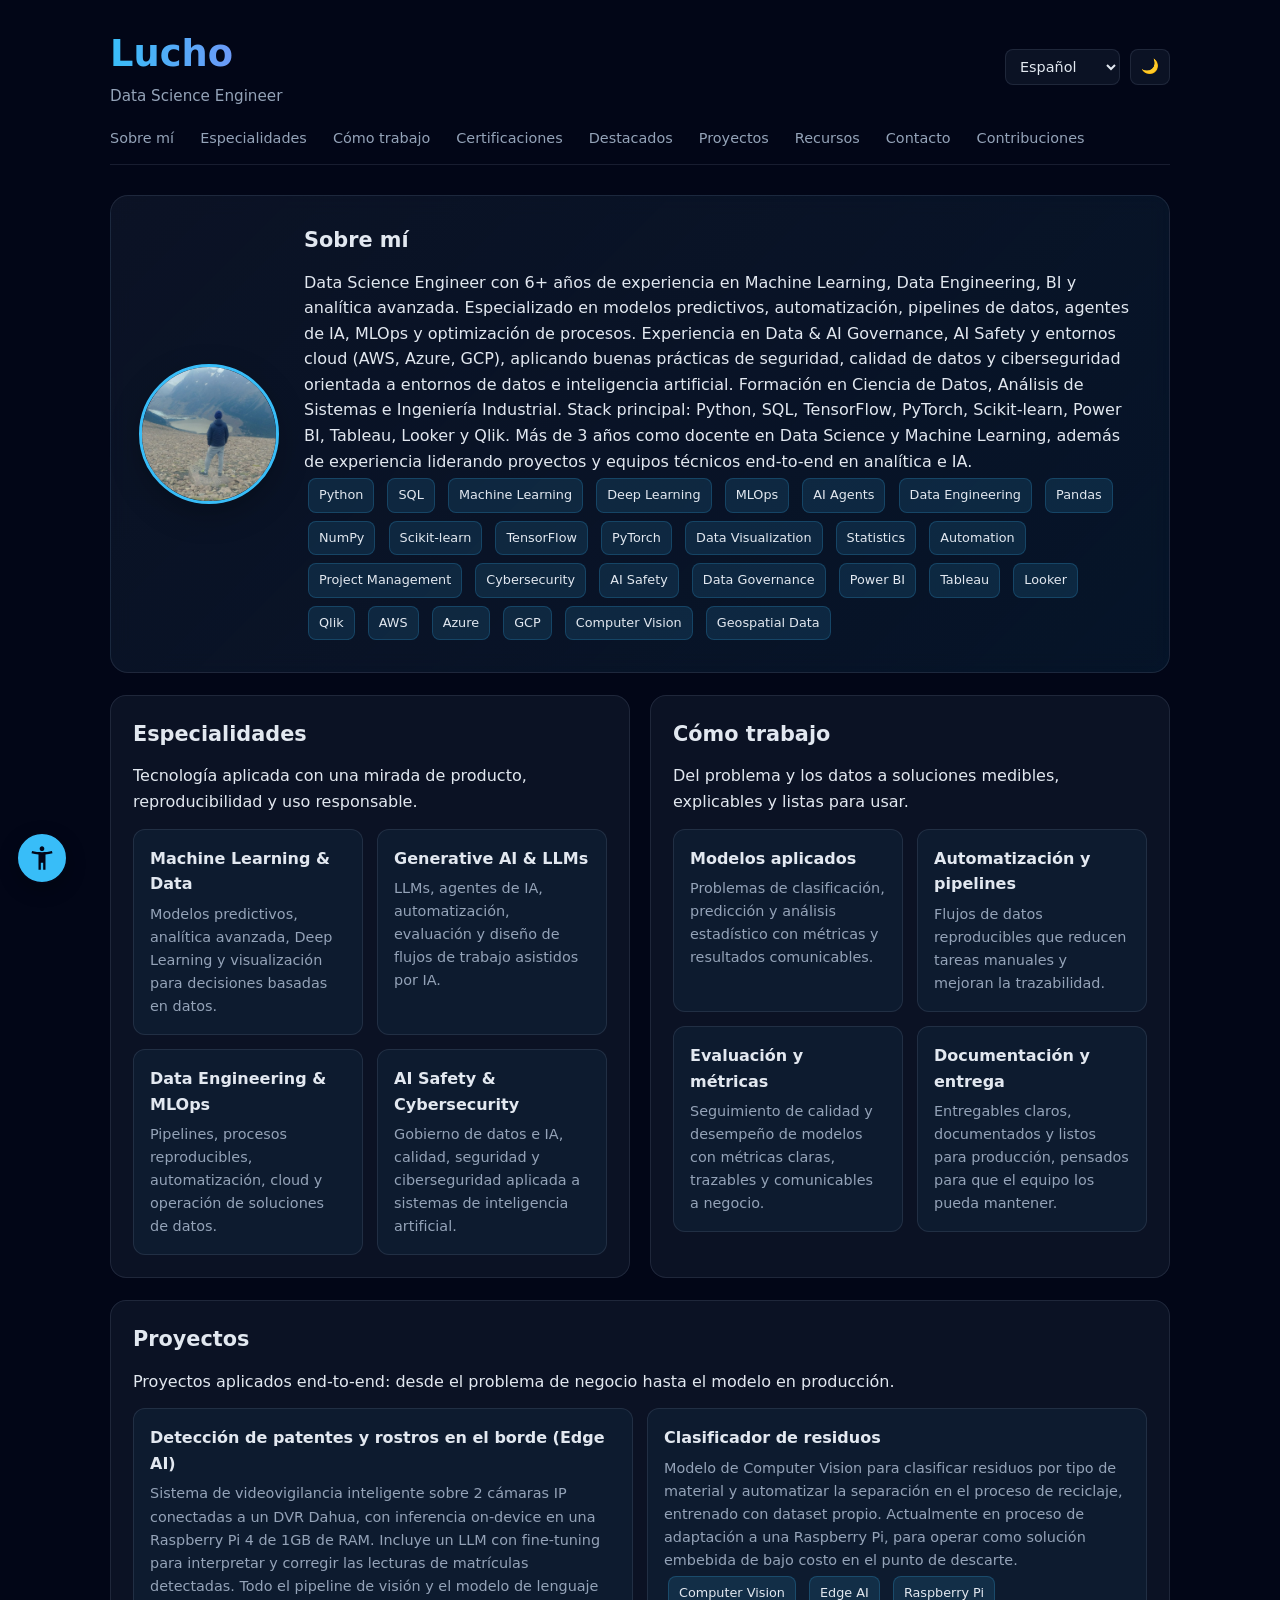
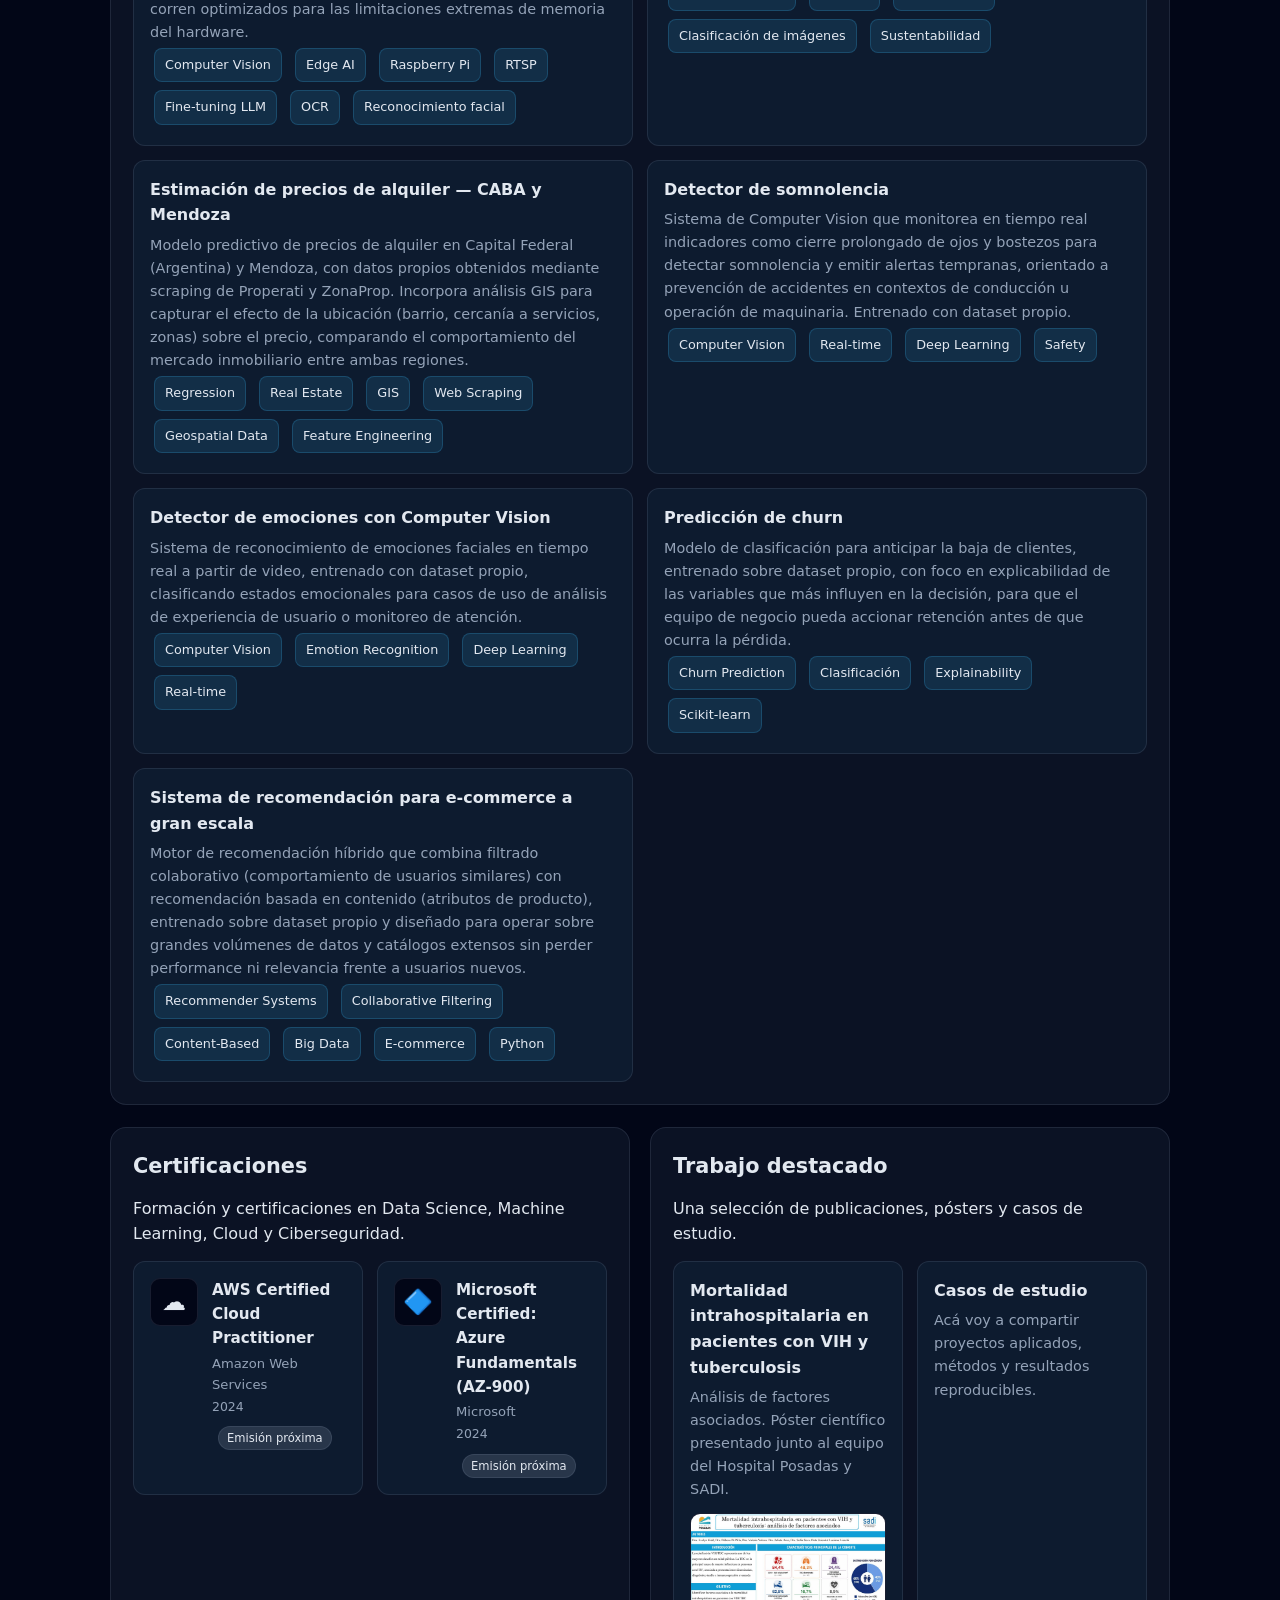
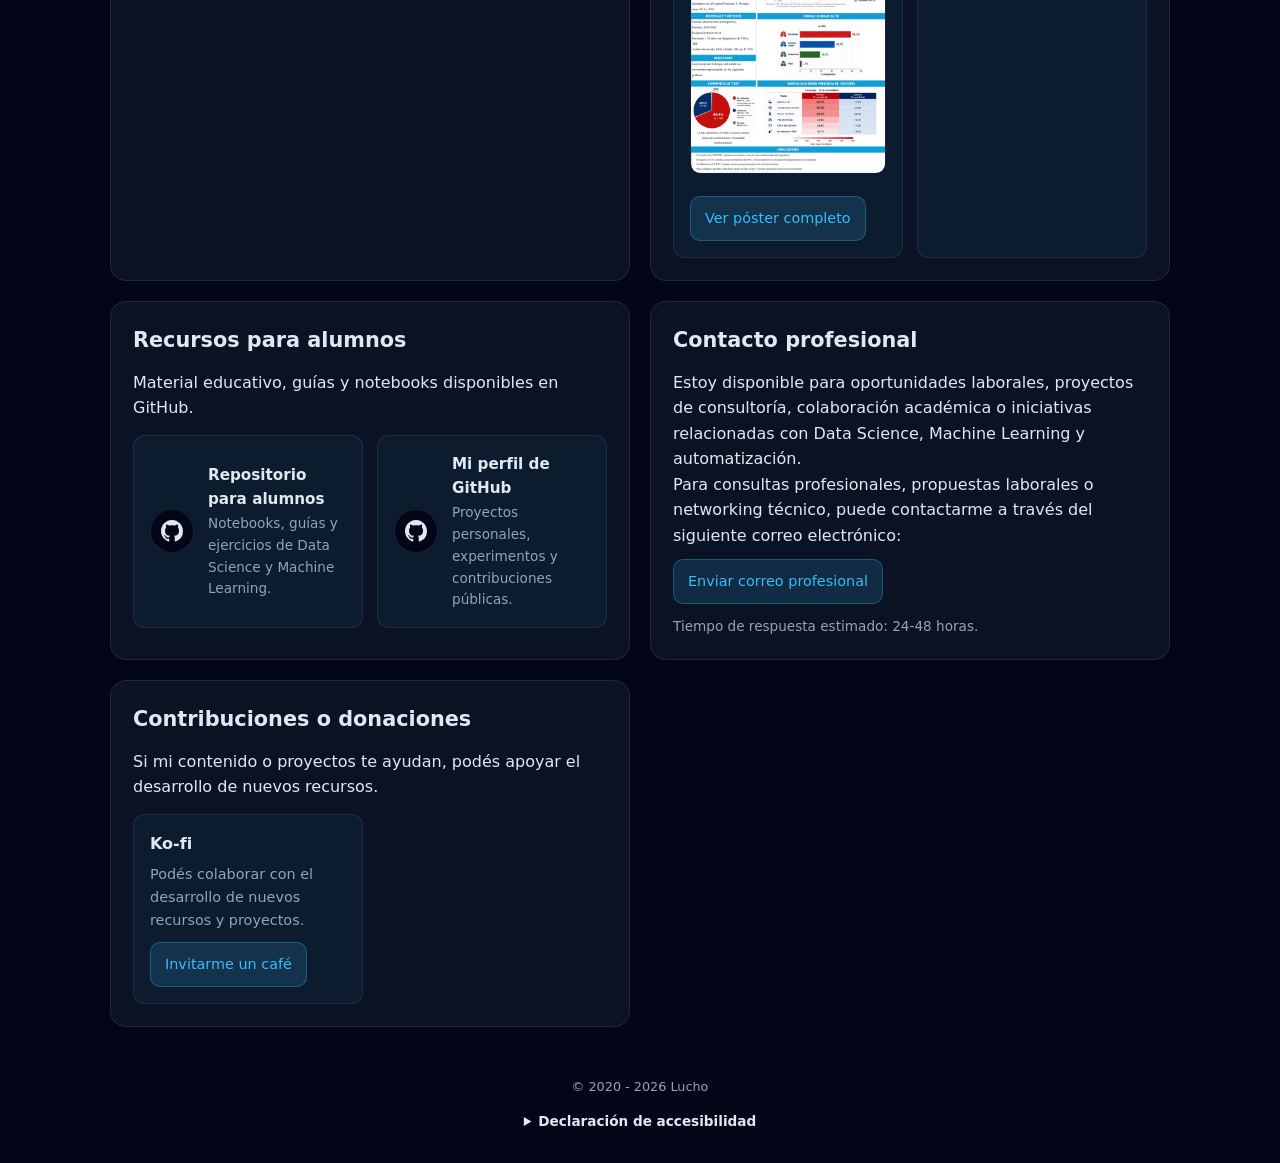
==== commit f534dfa9: "actualizacion de repo" ====
--- a/index.html
+++ b/index.html
@@ -456,8 +456,8 @@
 </div>
 <nav class="nav" aria-label="Navegación principal">
 <a href="#about" data-scroll="#about" id="navAbout" target="_self">Sobre mí</a>
-<a href="#specialties" data-scroll="#specialties" id="navSpecialties" target="_self">Especialidades</a>
-<a href="#howiwork" data-scroll="#howiwork" id="navHowIWork" target="_self">Cómo trabajo</a>
+<a href="#specialties" data-scroll="#specialties" id="navSpecialties" data-i18n="navSpecialties" target="_self">Especialidades</a>
+<a href="#howiwork" data-scroll="#howiwork" id="navHowIWork" data-i18n="navHowIWork" target="_self">Cómo trabajo</a>
 <a href="#certificaciones" data-scroll="#certificaciones" id="navCert" target="_self">Certificaciones</a>
 <a href="#featured" data-scroll="#featured" id="navFeatured" target="_self">Destacados</a>
 <a href="#projects" data-scroll="#projects" id="navProjects" target="_self">Proyectos</a>
@@ -469,7 +469,7 @@
 <main id="main-content">
 <section id="about" aria-labelledby="aboutTitle" class="hero-card">
 <div class="about-container">
-<img src="foto.jpg" alt="Foto de Lucho" class="avatar" loading="lazy">
+<img src="foto.jpg" alt="Foto de Lucho" data-i18n-alt="avatarAlt" class="avatar" loading="lazy">
 <div>
 <h2 id="aboutTitle">Sobre mí</h2>
 <p id="aboutText">Data Science Engineer con 6+ años de experiencia en Machine Learning, Data Engineering, BI y analítica avanzada. Especializado en modelos predictivos, automatización, pipelines de datos, agentes de IA, MLOps y optimización de procesos.
@@ -514,46 +514,46 @@
 </section>
 <div class="specialties-grid">
 <section id="specialties" aria-labelledby="specialtiesTitle">
-<h2 id="specialtiesTitle">Especialidades</h2>
-<p id="specialtiesText">Tecnología aplicada con una mirada de producto, reproducibilidad y uso responsable.</p>
+<h2 id="specialtiesTitle" data-i18n="specialtiesTitle">Especialidades</h2>
+<p id="specialtiesText" data-i18n="specialtiesText">Tecnología aplicada con una mirada de producto, reproducibilidad y uso responsable.</p>
 <div class="portfolio-grid">
 <article class="portfolio-card">
 <h3>Machine Learning &amp; Data</h3>
-<p>Modelos predictivos, analítica avanzada, Deep Learning y visualización para decisiones basadas en datos.</p>
+<p data-i18n="spec1D">Modelos predictivos, analítica avanzada, Deep Learning y visualización para decisiones basadas en datos.</p>
 </article>
 <article class="portfolio-card">
 <h3>Generative AI &amp; LLMs</h3>
-<p>LLMs, agentes de IA, automatización, evaluación y diseño de flujos de trabajo asistidos por IA.</p>
+<p data-i18n="spec2D">LLMs, agentes de IA, automatización, evaluación y diseño de flujos de trabajo asistidos por IA.</p>
 </article>
 <article class="portfolio-card">
 <h3>Data Engineering &amp; MLOps</h3>
-<p>Pipelines, procesos reproducibles, automatización, cloud y operación de soluciones de datos.</p>
+<p data-i18n="spec3D">Pipelines, procesos reproducibles, automatización, cloud y operación de soluciones de datos.</p>
 </article>
 <article class="portfolio-card">
 <h3>AI Safety &amp; Cybersecurity</h3>
-<p>Gobierno de datos e IA, calidad, seguridad y ciberseguridad aplicada a sistemas de inteligencia artificial.</p>
+<p data-i18n="spec4D">Gobierno de datos e IA, calidad, seguridad y ciberseguridad aplicada a sistemas de inteligencia artificial.</p>
 </article>
 </div>
 </section>
 <section id="howiwork" aria-labelledby="howiworkTitle">
-<h2 id="howiworkTitle">Cómo trabajo</h2>
-<p id="howiworkText">Del problema y los datos a soluciones medibles, explicables y listas para usar.</p>
+<h2 id="howiworkTitle" data-i18n="howiworkTitle">Cómo trabajo</h2>
+<p id="howiworkText" data-i18n="howiworkText">Del problema y los datos a soluciones medibles, explicables y listas para usar.</p>
 <div class="portfolio-grid">
 <article class="portfolio-card">
-<h3>Modelos aplicados</h3>
-<p>Problemas de clasificación, predicción y análisis estadístico con métricas y resultados comunicables.</p>
-</article>
-<article class="portfolio-card">
-<h3>Automatización y pipelines</h3>
-<p>Flujos de datos reproducibles que reducen tareas manuales y mejoran la trazabilidad.</p>
-</article>
-<article class="portfolio-card">
-<h3>Evaluación y métricas</h3>
-<p>Seguimiento de calidad y desempeño de modelos con métricas claras, trazables y comunicables a negocio.</p>
-</article>
-<article class="portfolio-card">
-<h3>Documentación y entrega</h3>
-<p>Entregables claros, documentados y listos para producción, pensados para que el equipo los pueda mantener.</p>
+<h3 data-i18n="how1T">Modelos aplicados</h3>
+<p data-i18n="how1D">Problemas de clasificación, predicción y análisis estadístico con métricas y resultados comunicables.</p>
+</article>
+<article class="portfolio-card">
+<h3 data-i18n="how2T">Automatización y pipelines</h3>
+<p data-i18n="how2D">Flujos de datos reproducibles que reducen tareas manuales y mejoran la trazabilidad.</p>
+</article>
+<article class="portfolio-card">
+<h3 data-i18n="how3T">Evaluación y métricas</h3>
+<p data-i18n="how3D">Seguimiento de calidad y desempeño de modelos con métricas claras, trazables y comunicables a negocio.</p>
+</article>
+<article class="portfolio-card">
+<h3 data-i18n="how4T">Documentación y entrega</h3>
+<p data-i18n="how4D">Entregables claros, documentados y listos para producción, pensados para que el equipo los pueda mantener.</p>
 </article>
 </div>
 </section>
@@ -564,8 +564,8 @@
 <div class="portfolio-grid">
 
 <article class="portfolio-card">
-<h3>Detección de patentes y rostros en el borde (Edge AI)</h3>
-<p>Sistema de videovigilancia inteligente sobre 2 cámaras IP conectadas a un DVR Dahua, con inferencia on-device en una Raspberry Pi 4 de 1GB de RAM. Incluye un LLM con fine-tuning para interpretar y corregir las lecturas de matrículas detectadas. Todo el pipeline de visión y el modelo de lenguaje corren optimizados para las limitaciones extremas de memoria del hardware.</p>
+<h3 data-i18n="p1T">Detección de patentes y rostros en el borde (Edge AI)</h3>
+<p data-i18n="p1D">Sistema de videovigilancia inteligente sobre 2 cámaras IP conectadas a un DVR Dahua, con inferencia on-device en una Raspberry Pi 4 de 1GB de RAM. Incluye un LLM con fine-tuning para interpretar y corregir las lecturas de matrículas detectadas. Todo el pipeline de visión y el modelo de lenguaje corren optimizados para las limitaciones extremas de memoria del hardware.</p>
 <div>
 <span class="tag">Computer Vision</span>
 <span class="tag">Edge AI</span>
@@ -573,25 +573,25 @@
 <span class="tag">RTSP</span>
 <span class="tag">Fine-tuning LLM</span>
 <span class="tag">OCR</span>
-<span class="tag">Reconocimiento facial</span>
-</div>
-</article>
-
-<article class="portfolio-card">
-<h3>Clasificador de residuos</h3>
-<p>Modelo de Computer Vision para clasificar residuos por tipo de material y automatizar la separación en el proceso de reciclaje, entrenado con dataset propio. Actualmente en proceso de adaptación a una Raspberry Pi, para operar como solución embebida de bajo costo en el punto de descarte.</p>
+<span class="tag" data-i18n="tagFace">Reconocimiento facial</span>
+</div>
+</article>
+
+<article class="portfolio-card">
+<h3 data-i18n="p2T">Clasificador de residuos</h3>
+<p data-i18n="p2D">Modelo de Computer Vision para clasificar residuos por tipo de material y automatizar la separación en el proceso de reciclaje, entrenado con dataset propio. Actualmente en proceso de adaptación a una Raspberry Pi, para operar como solución embebida de bajo costo en el punto de descarte.</p>
 <div>
 <span class="tag">Computer Vision</span>
 <span class="tag">Edge AI</span>
 <span class="tag">Raspberry Pi</span>
-<span class="tag">Clasificación de imágenes</span>
-<span class="tag">Sustentabilidad</span>
-</div>
-</article>
-
-<article class="portfolio-card">
-<h3>Estimación de precios de alquiler — CABA y Mendoza</h3>
-<p>Modelo predictivo de precios de alquiler en Capital Federal (Argentina) y Mendoza, con datos propios obtenidos mediante scraping de Properati y ZonaProp. Incorpora análisis GIS para capturar el efecto de la ubicación (barrio, cercanía a servicios, zonas) sobre el precio, comparando el comportamiento del mercado inmobiliario entre ambas regiones.</p>
+<span class="tag" data-i18n="tagImgClass">Clasificación de imágenes</span>
+<span class="tag" data-i18n="tagSustain">Sustentabilidad</span>
+</div>
+</article>
+
+<article class="portfolio-card">
+<h3 data-i18n="p3T">Estimación de precios de alquiler — CABA y Mendoza</h3>
+<p data-i18n="p3D">Modelo predictivo de precios de alquiler en Capital Federal (Argentina) y Mendoza, con datos propios obtenidos mediante scraping de Properati y ZonaProp. Incorpora análisis GIS para capturar el efecto de la ubicación (barrio, cercanía a servicios, zonas) sobre el precio, comparando el comportamiento del mercado inmobiliario entre ambas regiones.</p>
 <div>
 <span class="tag">Regression</span>
 <span class="tag">Real Estate</span>
@@ -603,8 +603,8 @@
 </article>
 
 <article class="portfolio-card">
-<h3>Detector de somnolencia</h3>
-<p>Sistema de Computer Vision que monitorea en tiempo real indicadores como cierre prolongado de ojos y bostezos para detectar somnolencia y emitir alertas tempranas, orientado a prevención de accidentes en contextos de conducción u operación de maquinaria. Entrenado con dataset propio.</p>
+<h3 data-i18n="p4T">Detector de somnolencia</h3>
+<p data-i18n="p4D">Sistema de Computer Vision que monitorea en tiempo real indicadores como cierre prolongado de ojos y bostezos para detectar somnolencia y emitir alertas tempranas, orientado a prevención de accidentes en contextos de conducción u operación de maquinaria. Entrenado con dataset propio.</p>
 <div>
 <span class="tag">Computer Vision</span>
 <span class="tag">Real-time</span>
@@ -614,8 +614,8 @@
 </article>
 
 <article class="portfolio-card">
-<h3>Detector de emociones con Computer Vision</h3>
-<p>Sistema de reconocimiento de emociones faciales en tiempo real a partir de video, entrenado con dataset propio, clasificando estados emocionales para casos de uso de análisis de experiencia de usuario o monitoreo de atención.</p>
+<h3 data-i18n="p5T">Detector de emociones con Computer Vision</h3>
+<p data-i18n="p5D">Sistema de reconocimiento de emociones faciales en tiempo real a partir de video, entrenado con dataset propio, clasificando estados emocionales para casos de uso de análisis de experiencia de usuario o monitoreo de atención.</p>
 <div>
 <span class="tag">Computer Vision</span>
 <span class="tag">Emotion Recognition</span>
@@ -625,19 +625,19 @@
 </article>
 
 <article class="portfolio-card">
-<h3>Predicción de churn</h3>
-<p>Modelo de clasificación para anticipar la baja de clientes, entrenado sobre dataset propio, con foco en explicabilidad de las variables que más influyen en la decisión, para que el equipo de negocio pueda accionar retención antes de que ocurra la pérdida.</p>
+<h3 data-i18n="p6T">Predicción de churn</h3>
+<p data-i18n="p6D">Modelo de clasificación para anticipar la baja de clientes, entrenado sobre dataset propio, con foco en explicabilidad de las variables que más influyen en la decisión, para que el equipo de negocio pueda accionar retención antes de que ocurra la pérdida.</p>
 <div>
 <span class="tag">Churn Prediction</span>
-<span class="tag">Clasificación</span>
+<span class="tag" data-i18n="tagClass">Clasificación</span>
 <span class="tag">Explainability</span>
 <span class="tag">Scikit-learn</span>
 </div>
 </article>
 
 <article class="portfolio-card">
-<h3>Sistema de recomendación para e-commerce a gran escala</h3>
-<p>Motor de recomendación híbrido que combina filtrado colaborativo (comportamiento de usuarios similares) con recomendación basada en contenido (atributos de producto), entrenado sobre dataset propio y diseñado para operar sobre grandes volúmenes de datos y catálogos extensos sin perder performance ni relevancia frente a usuarios nuevos.</p>
+<h3 data-i18n="p7T">Sistema de recomendación para e-commerce a gran escala</h3>
+<p data-i18n="p7D">Motor de recomendación híbrido que combina filtrado colaborativo (comportamiento de usuarios similares) con recomendación basada en contenido (atributos de producto), entrenado sobre dataset propio y diseñado para operar sobre grandes volúmenes de datos y catálogos extensos sin perder performance ni relevancia frente a usuarios nuevos.</p>
 <div>
 <span class="tag">Recommender Systems</span>
 <span class="tag">Collaborative Filtering</span>
@@ -684,8 +684,8 @@
 <svg viewBox="0 0 16 16" xmlns="http://www.w3.org/2000/svg" aria-hidden="true" focusable="false"><path d="M8 0C3.58 0 0 3.58 0 8c0 3.54 2.29 6.53 5.47 7.59.4.07.55-.17.55-.38 0-.19-.01-.82-.01-1.49-2.01.37-2.53-.49-2.69-.94-.09-.23-.48-.94-.82-1.13-.28-.15-.68-.52-.01-.53.63-.01 1.08.58 1.23.82.72 1.21 1.87.87 2.33.66.07-.52.28-.87.51-1.07-1.78-.2-3.64-.89-3.64-3.95 0-.87.31-1.59.82-2.15-.08-.2-.36-1.02.08-2.12 0 0 .67-.21 2.2.82.64-.18 1.32-.27 2-.27.68 0 1.36.09 2 .27 1.53-1.04 2.2-.82 2.2-.82.44 1.1.16 1.92.08 2.12.51.56.82 1.27.82 2.15 0 3.07-1.87 3.75-3.65 3.95.29.25.54.73.54 1.48 0 1.07-.01 1.93-.01 2.2 0 .21.15.46.55.38A8.01 8.01 0 0 0 16 8c0-4.42-3.58-8-8-8z"/></svg>
 </div>
 <div class="resource-body">
-<div class="resource-name" id="resourceStudentsName">Repositorio para alumnos</div>
-<div class="resource-desc" id="resourceStudentsDesc">Notebooks, guías y ejercicios de Data Science y Machine Learning.</div>
+<div class="resource-name" id="resourceStudentsName" data-i18n="resourceStudentsName">Repositorio para alumnos</div>
+<div class="resource-desc" id="resourceStudentsDesc" data-i18n="resourceStudentsDesc">Notebooks, guías y ejercicios de Data Science y Machine Learning.</div>
 </div>
 </a>
 <a class="resource-card" href="https://github.com/luchoxiii" target="_blank" rel="noopener noreferrer">
@@ -693,8 +693,8 @@
 <svg viewBox="0 0 16 16" xmlns="http://www.w3.org/2000/svg" aria-hidden="true" focusable="false"><path d="M8 0C3.58 0 0 3.58 0 8c0 3.54 2.29 6.53 5.47 7.59.4.07.55-.17.55-.38 0-.19-.01-.82-.01-1.49-2.01.37-2.53-.49-2.69-.94-.09-.23-.48-.94-.82-1.13-.28-.15-.68-.52-.01-.53.63-.01 1.08.58 1.23.82.72 1.21 1.87.87 2.33.66.07-.52.28-.87.51-1.07-1.78-.2-3.64-.89-3.64-3.95 0-.87.31-1.59.82-2.15-.08-.2-.36-1.02.08-2.12 0 0 .67-.21 2.2.82.64-.18 1.32-.27 2-.27.68 0 1.36.09 2 .27 1.53-1.04 2.2-.82 2.2-.82.44 1.1.16 1.92.08 2.12.51.56.82 1.27.82 2.15 0 3.07-1.87 3.75-3.65 3.95.29.25.54.73.54 1.48 0 1.07-.01 1.93-.01 2.2 0 .21.15.46.55.38A8.01 8.01 0 0 0 16 8c0-4.42-3.58-8-8-8z"/></svg>
 </div>
 <div class="resource-body">
-<div class="resource-name" id="resourceProfileName">Mi perfil de GitHub</div>
-<div class="resource-desc" id="resourceProfileDesc">Proyectos personales, experimentos y contribuciones públicas.</div>
+<div class="resource-name" id="resourceProfileName" data-i18n="resourceProfileName">Mi perfil de GitHub</div>
+<div class="resource-desc" id="resourceProfileDesc" data-i18n="resourceProfileDesc">Proyectos personales, experimentos y contribuciones públicas.</div>
 </div>
 </a>
 </div>
@@ -703,7 +703,7 @@
 <h2 id="contactTitle">Contacto profesional</h2>
 <p id="contactText1">Estoy disponible para oportunidades laborales, proyectos de consultoría, colaboración académica o iniciativas relacionadas con Data Science, Machine Learning y automatización.</p>
 <p id="contactText2">Para consultas profesionales, propuestas laborales o networking técnico, puede contactarme a través del siguiente correo electrónico:</p>
-<a class="github" id="contactMailLink" href="#" rel="nofollow" data-mail-enc="101,97,103,108,101,98,108,117,101,57,49,64,103,109,97,105,108,46,99,111,109">Enviar correo profesional</a>
+<a class="github" id="contactMailLink" data-i18n="contactMailLink" href="#" rel="nofollow" data-mail-enc="101,97,103,108,101,98,108,117,101,57,49,64,103,109,97,105,108,46,99,111,109">Enviar correo profesional</a>
 <noscript><p style="margin-top:10px;font-size:.85rem">eagleblue91 [arroba] gmail [punto] com</p></noscript>
 <p id="contactText3" style="margin-top:12px;font-size:.85rem;color:var(--muted)">Tiempo de respuesta estimado: 24-48 horas.</p>
 </section>
@@ -784,10 +784,10 @@
 const extras={
 es:{navFeatured:"Destacados",featuredTitle:"Trabajo destacado",featuredText:"Una selección de publicaciones, pósters y casos de estudio.",posterTitle:"Mortalidad intrahospitalaria en pacientes con VIH y tuberculosis",posterText:"Análisis de factores asociados. Póster científico presentado junto al equipo del Hospital Posadas y SADI.",posterLink:"Ver póster completo",posterMissing:"Próximamente disponible.",caseStudyTitle:"Casos de estudio",caseStudyText:"Acá voy a compartir proyectos aplicados, métodos y resultados reproducibles.",paypalText:"Donación internacional segura.",paypalLink:"Donar con PayPal",localSupportTitle:"Ko-fi",localSupportText:"Podés colaborar con el desarrollo de nuevos recursos y proyectos.",localSupportLink:"Invitarme un café",supportMissing:"Los enlaces de donación se habilitarán cuando se configure cada perfil.",certVerify:"Verificar credencial",certSoon:"Emisión próxima"},
 en:{navFeatured:"Featured",featuredTitle:"Featured work",featuredText:"A selection of publications, posters and case studies.",posterTitle:"In-hospital mortality in patients with HIV and tuberculosis",posterText:"Analysis of associated factors. Scientific poster presented with the Hospital Posadas and SADI team.",posterLink:"View full poster",posterMissing:"Coming soon.",caseStudyTitle:"Case studies",caseStudyText:"I will share applied projects, methods and reproducible results here.",paypalText:"Secure international donation.",paypalLink:"Donate with PayPal",localSupportTitle:"Ko-fi",localSupportText:"You can support the development of new resources and projects.",localSupportLink:"Buy me a coffee",supportMissing:"Donation links will be enabled once each profile is configured.",certVerify:"Verify credential",certSoon:"Coming soon"},
-pt:{navFeatured:"Destaques",featuredTitle:"Trabalho em destaque",featuredText:"Uma seleção de publicações, pôsteres e estudos de caso.",posterTitle:"Pôster científico",posterText:"Publicação científica sobre análise e ciência de dados.",posterLink:"Ver pôster",posterMissing:"Em breve.",caseStudyTitle:"Estudos de caso",caseStudyText:"Vou compartilhar aqui projetos aplicados, métodos e resultados reproduzíveis.",paypalText:"Doação internacional segura.",localSupportTitle:"Apoio local",localSupportText:"Plataforma local de doações.",localSupportLink:"Apoiar o projeto",supportMissing:"Os links de doação serão ativados quando cada perfil for configurado.",certVerify:"Verificar credencial",certSoon:"Em breve"},
-fr:{navFeatured:"À la une",featuredTitle:"Travail à la une",featuredText:"Une sélection de publications, affiches et études de cas.",posterTitle:"Affiche scientifique",posterText:"Publication scientifique sur l'analyse et la science des données.",posterLink:"Voir l'affiche",posterMissing:"Bientôt disponible.",caseStudyTitle:"Études de cas",caseStudyText:"Je partagerai ici des projets appliqués, des méthodes et des résultats reproductibles.",paypalText:"Don international sécurisé.",paypalLink:"Faire un don avec PayPal",localSupportTitle:"Soutien local",localSupportText:"Plateforme locale de dons.",localSupportLink:"Soutenir le projet",supportMissing:"Les liens de don seront activés lorsque chaque profil sera configuré.",certVerify:"Vérifier le justificatif",certSoon:"Bientôt disponible"},
-it:{navFeatured:"In evidenza",featuredTitle:"Lavoro in evidenza",featuredText:"Una selezione di pubblicazioni, poster e casi di studio.",posterTitle:"Poster scientifico",posterText:"Pubblicazione scientifica su analisi e scienza dei dati.",posterLink:"Vedi il poster",posterMissing:"Prossimamente.",caseStudyTitle:"Casi di studio",caseStudyText:"Condividerò qui progetti applicati, metodi e risultati riproducibili.",paypalText:"Donazione internazionale sicura.",localSupportTitle:"Supporto locale",localSupportText:"Piattaforma locale per donazioni.",localSupportLink:"Sostieni il progetto",supportMissing:"I link per le donazioni saranno attivati quando ogni profilo sarà configurato.",certVerify:"Verifica credenziale",certSoon:"Prossimamente"},
-de:{navFeatured:"Highlights",featuredTitle:"Ausgewählte Arbeit",featuredText:"Eine Auswahl an Veröffentlichungen, Postern und Fallstudien.",posterTitle:"Wissenschaftliches Poster",posterText:"Wissenschaftliche Veröffentlichung über Datenanalyse und Data Science.",posterLink:"Poster ansehen",posterMissing:"Demnächst verfügbar.",caseStudyTitle:"Fallstudien",caseStudyText:"Hier teile ich angewandte Projekte, Methoden und reproduzierbare Ergebnisse.",paypalText:"Sichere internationale Spende.",localSupportTitle:"Lokale Unterstützung",localSupportText:"Lokale Spendenplattform.",localSupportLink:"Projekt unterstützen",supportMissing:"Spendenlinks werden aktiviert, sobald jedes Profil eingerichtet ist.",certVerify:"Zertifikat verifizieren",certSoon:"Demnächst"}
+pt:{navFeatured:"Destaques",featuredTitle:"Trabalho em destaque",featuredText:"Uma seleção de publicações, pôsteres e estudos de caso.",posterTitle:"Mortalidade intra-hospitalar em pacientes com HIV e tuberculose",posterText:"Análise de fatores associados. Pôster científico apresentado com a equipe do Hospital Posadas e da SADI.",posterLink:"Ver pôster",posterMissing:"Em breve.",caseStudyTitle:"Estudos de caso",caseStudyText:"Vou compartilhar aqui projetos aplicados, métodos e resultados reproduzíveis.",paypalText:"Doação internacional segura.",localSupportTitle:"Apoio local",localSupportText:"Plataforma local de doações.",localSupportLink:"Apoiar o projeto",supportMissing:"Os links de doação serão ativados quando cada perfil for configurado.",certVerify:"Verificar credencial",certSoon:"Em breve"},
+fr:{navFeatured:"À la une",featuredTitle:"Travail à la une",featuredText:"Une sélection de publications, affiches et études de cas.",posterTitle:"Mortalité hospitalière chez les patients atteints du VIH et de tuberculose",posterText:"Analyse des facteurs associés. Affiche scientifique présentée avec l'équipe de l'Hôpital Posadas et de la SADI.",posterLink:"Voir l'affiche",posterMissing:"Bientôt disponible.",caseStudyTitle:"Études de cas",caseStudyText:"Je partagerai ici des projets appliqués, des méthodes et des résultats reproductibles.",paypalText:"Don international sécurisé.",paypalLink:"Faire un don avec PayPal",localSupportTitle:"Soutien local",localSupportText:"Plateforme locale de dons.",localSupportLink:"Soutenir le projet",supportMissing:"Les liens de don seront activés lorsque chaque profil sera configuré.",certVerify:"Vérifier le justificatif",certSoon:"Bientôt disponible"},
+it:{navFeatured:"In evidenza",featuredTitle:"Lavoro in evidenza",featuredText:"Una selezione di pubblicazioni, poster e casi di studio.",posterTitle:"Mortalità intraospedaliera in pazienti con HIV e tubercolosi",posterText:"Analisi dei fattori associati. Poster scientifico presentato con il team dell'Ospedale Posadas e della SADI.",posterLink:"Vedi il poster",posterMissing:"Prossimamente.",caseStudyTitle:"Casi di studio",caseStudyText:"Condividerò qui progetti applicati, metodi e risultati riproducibili.",paypalText:"Donazione internazionale sicura.",localSupportTitle:"Supporto locale",localSupportText:"Piattaforma locale per donazioni.",localSupportLink:"Sostieni il progetto",supportMissing:"I link per le donazioni saranno attivati quando ogni profilo sarà configurato.",certVerify:"Verifica credenziale",certSoon:"Prossimamente"},
+de:{navFeatured:"Highlights",featuredTitle:"Ausgewählte Arbeit",featuredText:"Eine Auswahl an Veröffentlichungen, Postern und Fallstudien.",posterTitle:"Krankenhausmortalität bei Patienten mit HIV und Tuberkulose",posterText:"Analyse assoziierter Faktoren. Wissenschaftliches Poster, präsentiert mit dem Team des Hospital Posadas und der SADI.",posterLink:"Poster ansehen",posterMissing:"Demnächst verfügbar.",caseStudyTitle:"Fallstudien",caseStudyText:"Hier teile ich angewandte Projekte, Methoden und reproduzierbare Ergebnisse.",paypalText:"Sichere internationale Spende.",localSupportTitle:"Lokale Unterstützung",localSupportText:"Lokale Spendenplattform.",localSupportLink:"Projekt unterstützen",supportMissing:"Spendenlinks werden aktiviert, sobald jedes Profil eingerichtet ist.",certVerify:"Zertifikat verifizieren",certSoon:"Demnächst"}
 }
 
 const content={
@@ -813,7 +813,7 @@
 certTitle:"Certificaciones",
 certText:"Formación y certificaciones en Data Science, Machine Learning, Cloud y Ciberseguridad.",
 projectsTitle:"Proyectos",
-projectsText:"Proyectos profesionales próximamente disponibles.",
+projectsText:"Proyectos aplicados end-to-end: desde el problema de negocio hasta el modelo en producción.",
 resourcesTitle:"Recursos para alumnos",
 resourcesText:"Material educativo, guías y notebooks disponibles en GitHub.",
 githubTitle:"GitHub",
@@ -847,7 +847,7 @@
 certTitle:"Certifications",
 certText:"Training and certifications in Data Science, Machine Learning, Cloud and Cybersecurity.",
 projectsTitle:"Projects",
-projectsText:"Professional projects coming soon.",
+projectsText:"End-to-end applied projects: from the business problem to the model in production.",
 resourcesTitle:"Resources for students",
 resourcesText:"Educational material, guides and notebooks available on GitHub.",
 githubTitle:"GitHub",
@@ -881,7 +881,7 @@
 certTitle:"Certificações",
 certText:"Formação e certificações em Data Science, Machine Learning, Cloud e Cibersegurança.",
 projectsTitle:"Projetos",
-projectsText:"Projetos profissionais em breve.",
+projectsText:"Projetos aplicados end-to-end: do problema de negócio ao modelo em produção.",
 resourcesTitle:"Recursos para alumnos",
 resourcesText:"Material educativo, guias e notebooks disponíveis no GitHub.",
 githubTitle:"GitHub",
@@ -915,7 +915,7 @@
 certTitle:"Certifications",
 certText:"Formation et certifications en Data Science, Machine Learning, Cloud et Cybersécurité.",
 projectsTitle:"Projets",
-projectsText:"Projets professionnels bientôt disponibles.",
+projectsText:"Projets appliqués de bout en bout : du problème métier au modèle en production.",
 resourcesTitle:"Ressources pour étudiants",
 resourcesText:"Matériel éducatif, guides et notebooks disponibles sur GitHub.",
 githubTitle:"GitHub",
@@ -949,7 +949,7 @@
 certTitle:"Certificazioni",
 certText:"Formazione e certificazioni in Data Science, Machine Learning, Cloud e Cybersecurity.",
 projectsTitle:"Progetti",
-projectsText:"Progetti professionali disponibili a breve.",
+projectsText:"Progetti applicati end-to-end: dal problema di business al modello in produzione.",
 resourcesTitle:"Risorse per studenti",
 resourcesText:"Materiale didattico, guide e notebook disponibili su GitHub.",
 githubTitle:"GitHub",
@@ -983,7 +983,7 @@
 certTitle:"Zertifizierungen",
 certText:"Weiterbildung und Zertifizierungen in Data Science, Machine Learning, Cloud und Cybersicherheit.",
 projectsTitle:"Projekte",
-projectsText:"Professionelle Projekte bald verfügbar.",
+projectsText:"Angewandte End-to-End-Projekte: vom Geschäftsproblem bis zum Modell in Produktion.",
 resourcesTitle:"Ressourcen für Studenten",
 resourcesText:"Lehrmaterial, Anleitungen und Notebooks auf GitHub verfügbar.",
 githubTitle:"GitHub",
@@ -995,6 +995,277 @@
 supportTitle:"Beiträge oder Spenden",
 supportText:"Wenn meine Inhalte oder Projekte Ihnen helfen, können Sie die Entwicklung neuer Ressourcen unterstützen."
 }
+}
+
+// Textos de secciones que antes no se traducían (Especialidades, Cómo trabajo,
+// Proyectos, Recursos, etc.). Cada elemento con data-i18n="clave" toma su texto
+// de acá; data-i18n-alt="clave" traduce el texto alternativo de una imagen.
+// Para agregar un texto nuevo: poné data-i18n en el HTML y la clave en los 6 idiomas.
+const i18n={
+ "es": {
+  "navSpecialties": "Especialidades",
+  "navHowIWork": "Cómo trabajo",
+  "specialtiesTitle": "Especialidades",
+  "specialtiesText": "Tecnología aplicada con una mirada de producto, reproducibilidad y uso responsable.",
+  "spec1D": "Modelos predictivos, analítica avanzada, Deep Learning y visualización para decisiones basadas en datos.",
+  "spec2D": "LLMs, agentes de IA, automatización, evaluación y diseño de flujos de trabajo asistidos por IA.",
+  "spec3D": "Pipelines, procesos reproducibles, automatización, cloud y operación de soluciones de datos.",
+  "spec4D": "Gobierno de datos e IA, calidad, seguridad y ciberseguridad aplicada a sistemas de inteligencia artificial.",
+  "howiworkTitle": "Cómo trabajo",
+  "howiworkText": "Del problema y los datos a soluciones medibles, explicables y listas para usar.",
+  "how1T": "Modelos aplicados",
+  "how1D": "Problemas de clasificación, predicción y análisis estadístico con métricas y resultados comunicables.",
+  "how2T": "Automatización y pipelines",
+  "how2D": "Flujos de datos reproducibles que reducen tareas manuales y mejoran la trazabilidad.",
+  "how3T": "Evaluación y métricas",
+  "how3D": "Seguimiento de calidad y desempeño de modelos con métricas claras, trazables y comunicables a negocio.",
+  "how4T": "Documentación y entrega",
+  "how4D": "Entregables claros, documentados y listos para producción, pensados para que el equipo los pueda mantener.",
+  "p1T": "Detección de patentes y rostros en el borde (Edge AI)",
+  "p1D": "Sistema de videovigilancia inteligente sobre 2 cámaras IP conectadas a un DVR Dahua, con inferencia on-device en una Raspberry Pi 4 de 1GB de RAM. Incluye un LLM con fine-tuning para interpretar y corregir las lecturas de matrículas detectadas. Todo el pipeline de visión y el modelo de lenguaje corren optimizados para las limitaciones extremas de memoria del hardware.",
+  "tagFace": "Reconocimiento facial",
+  "p2T": "Clasificador de residuos",
+  "p2D": "Modelo de Computer Vision para clasificar residuos por tipo de material y automatizar la separación en el proceso de reciclaje, entrenado con dataset propio. Actualmente en proceso de adaptación a una Raspberry Pi, para operar como solución embebida de bajo costo en el punto de descarte.",
+  "tagImgClass": "Clasificación de imágenes",
+  "tagSustain": "Sustentabilidad",
+  "p3T": "Estimación de precios de alquiler — CABA y Mendoza",
+  "p3D": "Modelo predictivo de precios de alquiler en Capital Federal (Argentina) y Mendoza, con datos propios obtenidos mediante scraping de Properati y ZonaProp. Incorpora análisis GIS para capturar el efecto de la ubicación (barrio, cercanía a servicios, zonas) sobre el precio, comparando el comportamiento del mercado inmobiliario entre ambas regiones.",
+  "p4T": "Detector de somnolencia",
+  "p4D": "Sistema de Computer Vision que monitorea en tiempo real indicadores como cierre prolongado de ojos y bostezos para detectar somnolencia y emitir alertas tempranas, orientado a prevención de accidentes en contextos de conducción u operación de maquinaria. Entrenado con dataset propio.",
+  "p5T": "Detector de emociones con Computer Vision",
+  "p5D": "Sistema de reconocimiento de emociones faciales en tiempo real a partir de video, entrenado con dataset propio, clasificando estados emocionales para casos de uso de análisis de experiencia de usuario o monitoreo de atención.",
+  "p6T": "Predicción de churn",
+  "p6D": "Modelo de clasificación para anticipar la baja de clientes, entrenado sobre dataset propio, con foco en explicabilidad de las variables que más influyen en la decisión, para que el equipo de negocio pueda accionar retención antes de que ocurra la pérdida.",
+  "tagClass": "Clasificación",
+  "p7T": "Sistema de recomendación para e-commerce a gran escala",
+  "p7D": "Motor de recomendación híbrido que combina filtrado colaborativo (comportamiento de usuarios similares) con recomendación basada en contenido (atributos de producto), entrenado sobre dataset propio y diseñado para operar sobre grandes volúmenes de datos y catálogos extensos sin perder performance ni relevancia frente a usuarios nuevos.",
+  "resourceStudentsName": "Repositorio para alumnos",
+  "resourceStudentsDesc": "Notebooks, guías y ejercicios de Data Science y Machine Learning.",
+  "resourceProfileName": "Mi perfil de GitHub",
+  "resourceProfileDesc": "Proyectos personales, experimentos y contribuciones públicas.",
+  "contactMailLink": "Enviar correo profesional",
+  "avatarAlt": "Foto de Lucho"
+ },
+ "en": {
+  "navSpecialties": "Specialties",
+  "navHowIWork": "How I work",
+  "avatarAlt": "Photo of Lucho",
+  "specialtiesTitle": "Specialties",
+  "specialtiesText": "Applied technology with a focus on product thinking, reproducibility and responsible use.",
+  "spec1D": "Predictive models, advanced analytics, Deep Learning and visualization for data-driven decisions.",
+  "spec2D": "LLMs, AI agents, automation, evaluation and design of AI-assisted workflows.",
+  "spec3D": "Pipelines, reproducible processes, automation, cloud and operation of data solutions.",
+  "spec4D": "Data and AI governance, quality, security and cybersecurity applied to artificial intelligence systems.",
+  "howiworkTitle": "How I work",
+  "howiworkText": "From the problem and the data to measurable, explainable, ready-to-use solutions.",
+  "how1T": "Applied models",
+  "how1D": "Classification, prediction and statistical analysis problems with clear metrics and easy-to-communicate results.",
+  "how2T": "Automation and pipelines",
+  "how2D": "Reproducible data flows that reduce manual work and improve traceability.",
+  "how3T": "Evaluation and metrics",
+  "how3D": "Monitoring of model quality and performance with clear, traceable metrics that business teams can understand.",
+  "how4T": "Documentation and delivery",
+  "how4D": "Clear, documented, production-ready deliverables, designed so the team can maintain them.",
+  "p1T": "License plate and face detection at the edge (Edge AI)",
+  "p1D": "Smart video surveillance system using 2 IP cameras connected to a Dahua DVR, with on-device inference on a Raspberry Pi 4 with 1 GB of RAM. It includes a fine-tuned LLM that interprets and corrects the detected license plate readings. The entire vision pipeline and the language model are optimized to run within the hardware's extreme memory constraints.",
+  "p2T": "Waste classifier",
+  "p2D": "Computer Vision model that classifies waste by material type to automate sorting in the recycling process, trained on a custom dataset. Currently being adapted to a Raspberry Pi to run as a low-cost embedded solution at the point of disposal.",
+  "p3T": "Rental price estimation — Buenos Aires City and Mendoza",
+  "p3D": "Predictive model for rental prices in Buenos Aires City (Argentina) and Mendoza, built on custom data scraped from Properati and ZonaProp. It incorporates GIS analysis to capture the effect of location (neighborhood, proximity to services, zones) on price, comparing how the real estate market behaves in both regions.",
+  "p4T": "Drowsiness detector",
+  "p4D": "Computer Vision system that monitors indicators such as prolonged eye closure and yawning in real time to detect drowsiness and issue early alerts, aimed at preventing accidents while driving or operating machinery. Trained on a custom dataset.",
+  "p5T": "Emotion detection with Computer Vision",
+  "p5D": "Real-time facial emotion recognition system from video, trained on a custom dataset, classifying emotional states for use cases such as user experience analysis or attention monitoring.",
+  "p6T": "Churn prediction",
+  "p6D": "Classification model to anticipate customer churn, trained on a custom dataset, with a focus on explaining which variables most influence the outcome so the business team can take retention actions before the loss happens.",
+  "p7T": "Large-scale e-commerce recommendation system",
+  "p7D": "Hybrid recommendation engine that combines collaborative filtering (behavior of similar users) with content-based recommendation (product attributes), trained on a custom dataset and designed to handle large data volumes and extensive catalogs without losing performance or relevance for new users.",
+  "tagClass": "Classification",
+  "tagFace": "Face recognition",
+  "tagImgClass": "Image classification",
+  "tagSustain": "Sustainability",
+  "resourceStudentsName": "Repository for students",
+  "resourceStudentsDesc": "Notebooks, guides and exercises on Data Science and Machine Learning.",
+  "resourceProfileName": "My GitHub profile",
+  "resourceProfileDesc": "Personal projects, experiments and public contributions.",
+  "contactMailLink": "Send a professional email"
+ },
+ "pt": {
+  "navSpecialties": "Especialidades",
+  "navHowIWork": "Como trabalho",
+  "avatarAlt": "Foto de Lucho",
+  "specialtiesTitle": "Especialidades",
+  "specialtiesText": "Tecnologia aplicada com visão de produto, reprodutibilidade e uso responsável.",
+  "spec1D": "Modelos preditivos, analytics avançada, Deep Learning e visualização para decisões baseadas em dados.",
+  "spec2D": "LLMs, agentes de IA, automação, avaliação e design de fluxos de trabalho assistidos por IA.",
+  "spec3D": "Pipelines, processos reproduzíveis, automação, cloud e operação de soluções de dados.",
+  "spec4D": "Governança de dados e IA, qualidade, segurança e cibersegurança aplicadas a sistemas de inteligência artificial.",
+  "howiworkTitle": "Como trabalho",
+  "howiworkText": "Do problema e dos dados a soluções mensuráveis, explicáveis e prontas para uso.",
+  "how1T": "Modelos aplicados",
+  "how1D": "Problemas de classificação, predição e análise estatística com métricas e resultados fáceis de comunicar.",
+  "how2T": "Automação e pipelines",
+  "how2D": "Fluxos de dados reproduzíveis que reduzem tarefas manuais e melhoram a rastreabilidade.",
+  "how3T": "Avaliação e métricas",
+  "how3D": "Acompanhamento da qualidade e do desempenho dos modelos com métricas claras, rastreáveis e comunicáveis ao negócio.",
+  "how4T": "Documentação e entrega",
+  "how4D": "Entregáveis claros, documentados e prontos para produção, pensados para que a equipe possa mantê-los.",
+  "p1T": "Detecção de placas e rostos na borda (Edge AI)",
+  "p1D": "Sistema inteligente de videomonitoramento com 2 câmeras IP conectadas a um DVR Dahua, com inferência on-device em um Raspberry Pi 4 com 1 GB de RAM. Inclui um LLM com fine-tuning para interpretar e corrigir as leituras de placas detectadas. Todo o pipeline de visão e o modelo de linguagem rodam otimizados para as limitações extremas de memória do hardware.",
+  "p2T": "Classificador de resíduos",
+  "p2D": "Modelo de Computer Vision que classifica resíduos por tipo de material para automatizar a separação no processo de reciclagem, treinado com dataset próprio. Atualmente em adaptação para um Raspberry Pi, para operar como solução embarcada de baixo custo no ponto de descarte.",
+  "p3T": "Estimativa de preços de aluguel — Buenos Aires e Mendoza",
+  "p3D": "Modelo preditivo de preços de aluguel na Cidade de Buenos Aires (Argentina) e em Mendoza, com dados próprios obtidos por scraping do Properati e do ZonaProp. Incorpora análise GIS para capturar o efeito da localização (bairro, proximidade de serviços, zonas) sobre o preço, comparando o comportamento do mercado imobiliário entre as duas regiões.",
+  "p4T": "Detector de sonolência",
+  "p4D": "Sistema de Computer Vision que monitora em tempo real indicadores como fechamento prolongado dos olhos e bocejos para detectar sonolência e emitir alertas precoces, voltado à prevenção de acidentes na direção de veículos ou na operação de máquinas. Treinado com dataset próprio.",
+  "p5T": "Detector de emoções com Computer Vision",
+  "p5D": "Sistema de reconhecimento de emoções faciais em tempo real a partir de vídeo, treinado com dataset próprio, que classifica estados emocionais para casos de uso como análise de experiência do usuário ou monitoramento de atenção.",
+  "p6T": "Predição de churn",
+  "p6D": "Modelo de classificação para antecipar o cancelamento de clientes, treinado com dataset próprio, com foco na explicabilidade das variáveis que mais influenciam a decisão, para que a equipe de negócio possa agir na retenção antes que a perda aconteça.",
+  "p7T": "Sistema de recomendação para e-commerce em grande escala",
+  "p7D": "Motor de recomendação híbrido que combina filtragem colaborativa (comportamento de usuários semelhantes) com recomendação baseada em conteúdo (atributos do produto), treinado com dataset próprio e projetado para operar sobre grandes volumes de dados e catálogos extensos sem perder desempenho nem relevância para novos usuários.",
+  "tagClass": "Classificação",
+  "tagFace": "Reconhecimento facial",
+  "tagImgClass": "Classificação de imagens",
+  "tagSustain": "Sustentabilidade",
+  "resourceStudentsName": "Repositório para alunos",
+  "resourceStudentsDesc": "Notebooks, guias e exercícios de Data Science e Machine Learning.",
+  "resourceProfileName": "Meu perfil no GitHub",
+  "resourceProfileDesc": "Projetos pessoais, experimentos e contribuições públicas.",
+  "contactMailLink": "Enviar e-mail profissional"
+ },
+ "fr": {
+  "navSpecialties": "Spécialités",
+  "navHowIWork": "Ma méthode",
+  "avatarAlt": "Photo de Lucho",
+  "specialtiesTitle": "Spécialités",
+  "specialtiesText": "Une technologie appliquée, pensée produit, reproductible et responsable.",
+  "spec1D": "Modèles prédictifs, analytique avancée, Deep Learning et visualisation pour des décisions fondées sur les données.",
+  "spec2D": "LLM, agents d'IA, automatisation, évaluation et conception de flux de travail assistés par l'IA.",
+  "spec3D": "Pipelines, processus reproductibles, automatisation, cloud et exploitation de solutions de données.",
+  "spec4D": "Gouvernance des données et de l'IA, qualité, sécurité et cybersécurité appliquées aux systèmes d'intelligence artificielle.",
+  "howiworkTitle": "Ma méthode",
+  "howiworkText": "Du problème et des données à des solutions mesurables, explicables et prêtes à l'emploi.",
+  "how1T": "Modèles appliqués",
+  "how1D": "Problèmes de classification, de prédiction et d'analyse statistique, avec des métriques et des résultats faciles à communiquer.",
+  "how2T": "Automatisation et pipelines",
+  "how2D": "Des flux de données reproductibles qui réduisent les tâches manuelles et améliorent la traçabilité.",
+  "how3T": "Évaluation et métriques",
+  "how3D": "Suivi de la qualité et de la performance des modèles avec des métriques claires, traçables et compréhensibles pour le métier.",
+  "how4T": "Documentation et livraison",
+  "how4D": "Des livrables clairs, documentés et prêts pour la production, conçus pour que l'équipe puisse les maintenir.",
+  "p1T": "Détection de plaques d'immatriculation et de visages en périphérie (Edge AI)",
+  "p1D": "Système de vidéosurveillance intelligent sur 2 caméras IP reliées à un DVR Dahua, avec inférence embarquée sur un Raspberry Pi 4 doté de 1 Go de RAM. Il intègre un LLM affiné (fine-tuning) pour interpréter et corriger les lectures de plaques détectées. L'ensemble du pipeline de vision et le modèle de langage sont optimisés pour les contraintes de mémoire extrêmes du matériel.",
+  "p2T": "Classificateur de déchets",
+  "p2D": "Modèle de Computer Vision qui classe les déchets par type de matériau pour automatiser le tri dans le processus de recyclage, entraîné sur un jeu de données propre. En cours d'adaptation sur Raspberry Pi pour fonctionner comme une solution embarquée à faible coût au point de dépôt.",
+  "p3T": "Estimation des loyers — Buenos Aires et Mendoza",
+  "p3D": "Modèle prédictif des loyers dans la ville de Buenos Aires (Argentine) et à Mendoza, à partir de données propres collectées par scraping de Properati et ZonaProp. Il intègre une analyse SIG pour mesurer l'effet de la localisation (quartier, proximité des services, zones) sur le prix et compare le comportement du marché immobilier entre les deux régions.",
+  "p4T": "Détecteur de somnolence",
+  "p4D": "Système de Computer Vision qui surveille en temps réel des indicateurs comme la fermeture prolongée des yeux et les bâillements afin de détecter la somnolence et d'émettre des alertes précoces, pour prévenir les accidents en conduite ou lors de l'utilisation de machines. Entraîné sur un jeu de données propre.",
+  "p5T": "Détecteur d'émotions par Computer Vision",
+  "p5D": "Système de reconnaissance des émotions faciales en temps réel à partir de vidéo, entraîné sur un jeu de données propre, qui classe les états émotionnels pour des cas d'usage comme l'analyse de l'expérience utilisateur ou le suivi de l'attention.",
+  "p6T": "Prédiction du churn",
+  "p6D": "Modèle de classification pour anticiper l'attrition des clients, entraîné sur un jeu de données propre, axé sur l'explicabilité des variables les plus influentes afin que l'équipe métier puisse lancer des actions de fidélisation avant la perte.",
+  "p7T": "Système de recommandation e-commerce à grande échelle",
+  "p7D": "Moteur de recommandation hybride combinant filtrage collaboratif (comportement d'utilisateurs similaires) et recommandation basée sur le contenu (attributs des produits), entraîné sur un jeu de données propre et conçu pour traiter de gros volumes de données et des catalogues étendus sans perdre en performance ni en pertinence pour les nouveaux utilisateurs.",
+  "tagClass": "Classification",
+  "tagFace": "Reconnaissance faciale",
+  "tagImgClass": "Classification d'images",
+  "tagSustain": "Durabilité",
+  "resourceStudentsName": "Dépôt pour les étudiants",
+  "resourceStudentsDesc": "Notebooks, guides et exercices de Data Science et de Machine Learning.",
+  "resourceProfileName": "Mon profil GitHub",
+  "resourceProfileDesc": "Projets personnels, expérimentations et contributions publiques.",
+  "contactMailLink": "Envoyer un e-mail professionnel"
+ },
+ "it": {
+  "navSpecialties": "Specializzazioni",
+  "navHowIWork": "Come lavoro",
+  "avatarAlt": "Foto di Lucho",
+  "specialtiesTitle": "Specializzazioni",
+  "specialtiesText": "Tecnologia applicata con visione di prodotto, riproducibilità e uso responsabile.",
+  "spec1D": "Modelli predittivi, analisi avanzata, Deep Learning e visualizzazione per decisioni basate sui dati.",
+  "spec2D": "LLM, agenti di IA, automazione, valutazione e progettazione di flussi di lavoro assistiti dall'IA.",
+  "spec3D": "Pipeline, processi riproducibili, automazione, cloud e gestione operativa di soluzioni di dati.",
+  "spec4D": "Governance dei dati e dell'IA, qualità, sicurezza e cybersecurity applicate ai sistemi di intelligenza artificiale.",
+  "howiworkTitle": "Come lavoro",
+  "howiworkText": "Dal problema e dai dati a soluzioni misurabili, spiegabili e pronte all'uso.",
+  "how1T": "Modelli applicati",
+  "how1D": "Problemi di classificazione, previsione e analisi statistica con metriche e risultati facili da comunicare.",
+  "how2T": "Automazione e pipeline",
+  "how2D": "Flussi di dati riproducibili che riducono il lavoro manuale e migliorano la tracciabilità.",
+  "how3T": "Valutazione e metriche",
+  "how3D": "Monitoraggio della qualità e delle prestazioni dei modelli con metriche chiare, tracciabili e comprensibili per il business.",
+  "how4T": "Documentazione e consegna",
+  "how4D": "Deliverable chiari, documentati e pronti per la produzione, pensati perché il team possa mantenerli.",
+  "p1T": "Rilevamento di targhe e volti sull'edge (Edge AI)",
+  "p1D": "Sistema di videosorveglianza intelligente con 2 telecamere IP collegate a un DVR Dahua, con inferenza on-device su un Raspberry Pi 4 da 1 GB di RAM. Include un LLM con fine-tuning per interpretare e correggere le letture delle targhe rilevate. L'intera pipeline di visione e il modello linguistico sono ottimizzati per i limiti di memoria estremi dell'hardware.",
+  "p2T": "Classificatore di rifiuti",
+  "p2D": "Modello di Computer Vision che classifica i rifiuti per tipo di materiale per automatizzare la separazione nel processo di riciclo, addestrato su un dataset proprio. Attualmente in fase di adattamento a Raspberry Pi, per funzionare come soluzione embedded a basso costo nel punto di conferimento.",
+  "p3T": "Stima dei prezzi d'affitto — Buenos Aires e Mendoza",
+  "p3D": "Modello predittivo dei prezzi d'affitto nella Città di Buenos Aires (Argentina) e a Mendoza, con dati propri raccolti tramite scraping di Properati e ZonaProp. Integra un'analisi GIS per cogliere l'effetto della posizione (quartiere, vicinanza ai servizi, zone) sul prezzo, confrontando il comportamento del mercato immobiliare nelle due regioni.",
+  "p4T": "Rilevatore di sonnolenza",
+  "p4D": "Sistema di Computer Vision che monitora in tempo reale indicatori come la chiusura prolungata degli occhi e gli sbadigli per rilevare la sonnolenza ed emettere avvisi tempestivi, pensato per prevenire incidenti alla guida o durante l'uso di macchinari. Addestrato su un dataset proprio.",
+  "p5T": "Rilevatore di emozioni con Computer Vision",
+  "p5D": "Sistema di riconoscimento delle emozioni facciali in tempo reale da video, addestrato su un dataset proprio, che classifica gli stati emotivi per casi d'uso come l'analisi dell'esperienza utente o il monitoraggio dell'attenzione.",
+  "p6T": "Previsione del churn",
+  "p6D": "Modello di classificazione per anticipare l'abbandono dei clienti, addestrato su un dataset proprio, con particolare attenzione alla spiegabilità delle variabili più influenti, così che il team di business possa attivare azioni di fidelizzazione prima che la perdita avvenga.",
+  "p7T": "Sistema di raccomandazione per e-commerce su larga scala",
+  "p7D": "Motore di raccomandazione ibrido che combina il filtraggio collaborativo (comportamento di utenti simili) con la raccomandazione basata sui contenuti (attributi dei prodotti), addestrato su un dataset proprio e progettato per gestire grandi volumi di dati e cataloghi estesi senza perdere prestazioni né pertinenza per i nuovi utenti.",
+  "tagClass": "Classificazione",
+  "tagFace": "Riconoscimento facciale",
+  "tagImgClass": "Classificazione di immagini",
+  "tagSustain": "Sostenibilità",
+  "resourceStudentsName": "Repository per studenti",
+  "resourceStudentsDesc": "Notebook, guide ed esercizi di Data Science e Machine Learning.",
+  "resourceProfileName": "Il mio profilo GitHub",
+  "resourceProfileDesc": "Progetti personali, esperimenti e contributi pubblici.",
+  "contactMailLink": "Invia un'e-mail professionale"
+ },
+ "de": {
+  "navSpecialties": "Schwerpunkte",
+  "navHowIWork": "Arbeitsweise",
+  "avatarAlt": "Foto von Lucho",
+  "specialtiesTitle": "Schwerpunkte",
+  "specialtiesText": "Angewandte Technologie mit Produktfokus, Reproduzierbarkeit und verantwortungsvollem Einsatz.",
+  "spec1D": "Prognosemodelle, fortgeschrittene Analytik, Deep Learning und Visualisierung für datenbasierte Entscheidungen.",
+  "spec2D": "LLMs, KI-Agenten, Automatisierung, Evaluierung und Gestaltung KI-gestützter Arbeitsabläufe.",
+  "spec3D": "Pipelines, reproduzierbare Prozesse, Automatisierung, Cloud und Betrieb von Datenlösungen.",
+  "spec4D": "Daten- und KI-Governance, Qualität, Sicherheit und Cybersicherheit für Systeme der künstlichen Intelligenz.",
+  "howiworkTitle": "Arbeitsweise",
+  "howiworkText": "Vom Problem und den Daten zu messbaren, erklärbaren und einsatzbereiten Lösungen.",
+  "how1T": "Angewandte Modelle",
+  "how1D": "Klassifikations-, Prognose- und Statistikprobleme mit klaren Metriken und gut kommunizierbaren Ergebnissen.",
+  "how2T": "Automatisierung und Pipelines",
+  "how2D": "Reproduzierbare Datenflüsse, die manuelle Arbeit reduzieren und die Nachvollziehbarkeit verbessern.",
+  "how3T": "Evaluierung und Metriken",
+  "how3D": "Überwachung von Qualität und Leistung der Modelle mit klaren, nachvollziehbaren und für das Business verständlichen Metriken.",
+  "how4T": "Dokumentation und Übergabe",
+  "how4D": "Klare, dokumentierte und produktionsreife Ergebnisse, die das Team selbst warten kann.",
+  "p1T": "Kennzeichen- und Gesichtserkennung am Edge (Edge AI)",
+  "p1D": "Intelligentes Videoüberwachungssystem mit 2 IP-Kameras an einem Dahua-DVR und On-Device-Inferenz auf einem Raspberry Pi 4 mit 1 GB RAM. Ein per Fine-Tuning angepasstes LLM interpretiert und korrigiert die erkannten Kennzeichen. Die gesamte Vision-Pipeline und das Sprachmodell sind für die extremen Speichergrenzen der Hardware optimiert.",
+  "p2T": "Abfallklassifikator",
+  "p2D": "Computer-Vision-Modell, das Abfälle nach Materialart klassifiziert, um die Trennung im Recyclingprozess zu automatisieren, trainiert mit einem eigenen Datensatz. Derzeit wird es auf einen Raspberry Pi portiert, um als kostengünstige Embedded-Lösung direkt am Entsorgungsort zu arbeiten.",
+  "p3T": "Mietpreisschätzung — Buenos Aires und Mendoza",
+  "p3D": "Prognosemodell für Mietpreise in der Stadt Buenos Aires (Argentinien) und in Mendoza, mit eigenen Daten, die per Scraping von Properati und ZonaProp gewonnen wurden. Eine GIS-Analyse erfasst den Einfluss der Lage (Stadtviertel, Nähe zu Dienstleistungen, Zonen) auf den Preis und vergleicht das Verhalten des Immobilienmarkts in beiden Regionen.",
+  "p4T": "Müdigkeitserkennung",
+  "p4D": "Computer-Vision-System, das in Echtzeit Indikatoren wie längeres Schließen der Augen und Gähnen überwacht, um Müdigkeit zu erkennen und frühzeitig zu warnen – zur Unfallvermeidung beim Fahren oder beim Bedienen von Maschinen. Trainiert mit einem eigenen Datensatz.",
+  "p5T": "Emotionserkennung mit Computer Vision",
+  "p5D": "System zur Echtzeit-Erkennung von Gesichtsemotionen aus Video, trainiert mit einem eigenen Datensatz, das emotionale Zustände für Anwendungsfälle wie UX-Analyse oder Aufmerksamkeitsmonitoring klassifiziert.",
+  "p6T": "Churn-Prognose",
+  "p6D": "Klassifikationsmodell zur Vorhersage von Kundenabwanderung, trainiert mit einem eigenen Datensatz, mit Fokus auf die Erklärbarkeit der einflussreichsten Variablen, damit das Business-Team Maßnahmen zur Kundenbindung ergreifen kann, bevor der Verlust eintritt.",
+  "p7T": "Empfehlungssystem für E-Commerce im großen Maßstab",
+  "p7D": "Hybride Empfehlungs-Engine, die kollaboratives Filtern (Verhalten ähnlicher Nutzer) mit inhaltsbasierter Empfehlung (Produktattribute) kombiniert, trainiert mit einem eigenen Datensatz und ausgelegt für große Datenmengen und umfangreiche Kataloge, ohne an Leistung oder Relevanz für neue Nutzer zu verlieren.",
+  "tagClass": "Klassifikation",
+  "tagFace": "Gesichtserkennung",
+  "tagImgClass": "Bildklassifikation",
+  "tagSustain": "Nachhaltigkeit",
+  "resourceStudentsName": "Repository für Studierende",
+  "resourceStudentsDesc": "Notebooks, Leitfäden und Übungen zu Data Science und Machine Learning.",
+  "resourceProfileName": "Mein GitHub-Profil",
+  "resourceProfileDesc": "Persönliche Projekte, Experimente und öffentliche Beiträge.",
+  "contactMailLink": "Professionelle E-Mail senden"
+ }
 }
 
 // Genera las tarjetas de certificaciones según el idioma activo
@@ -1100,6 +1371,16 @@
 if(el)el.textContent=e[k]
 }
 
+const t=i18n[lang]||i18n.es
+document.querySelectorAll("[data-i18n]").forEach(el=>{
+const v=t[el.dataset.i18n]
+if(v!==undefined)el.textContent=v
+})
+document.querySelectorAll("[data-i18n-alt]").forEach(el=>{
+const v=t[el.dataset.i18nAlt]
+if(v!==undefined)el.alt=v
+})
+
 renderConfiguredItems(e)
 updateLanguageUrl(lang)
 }
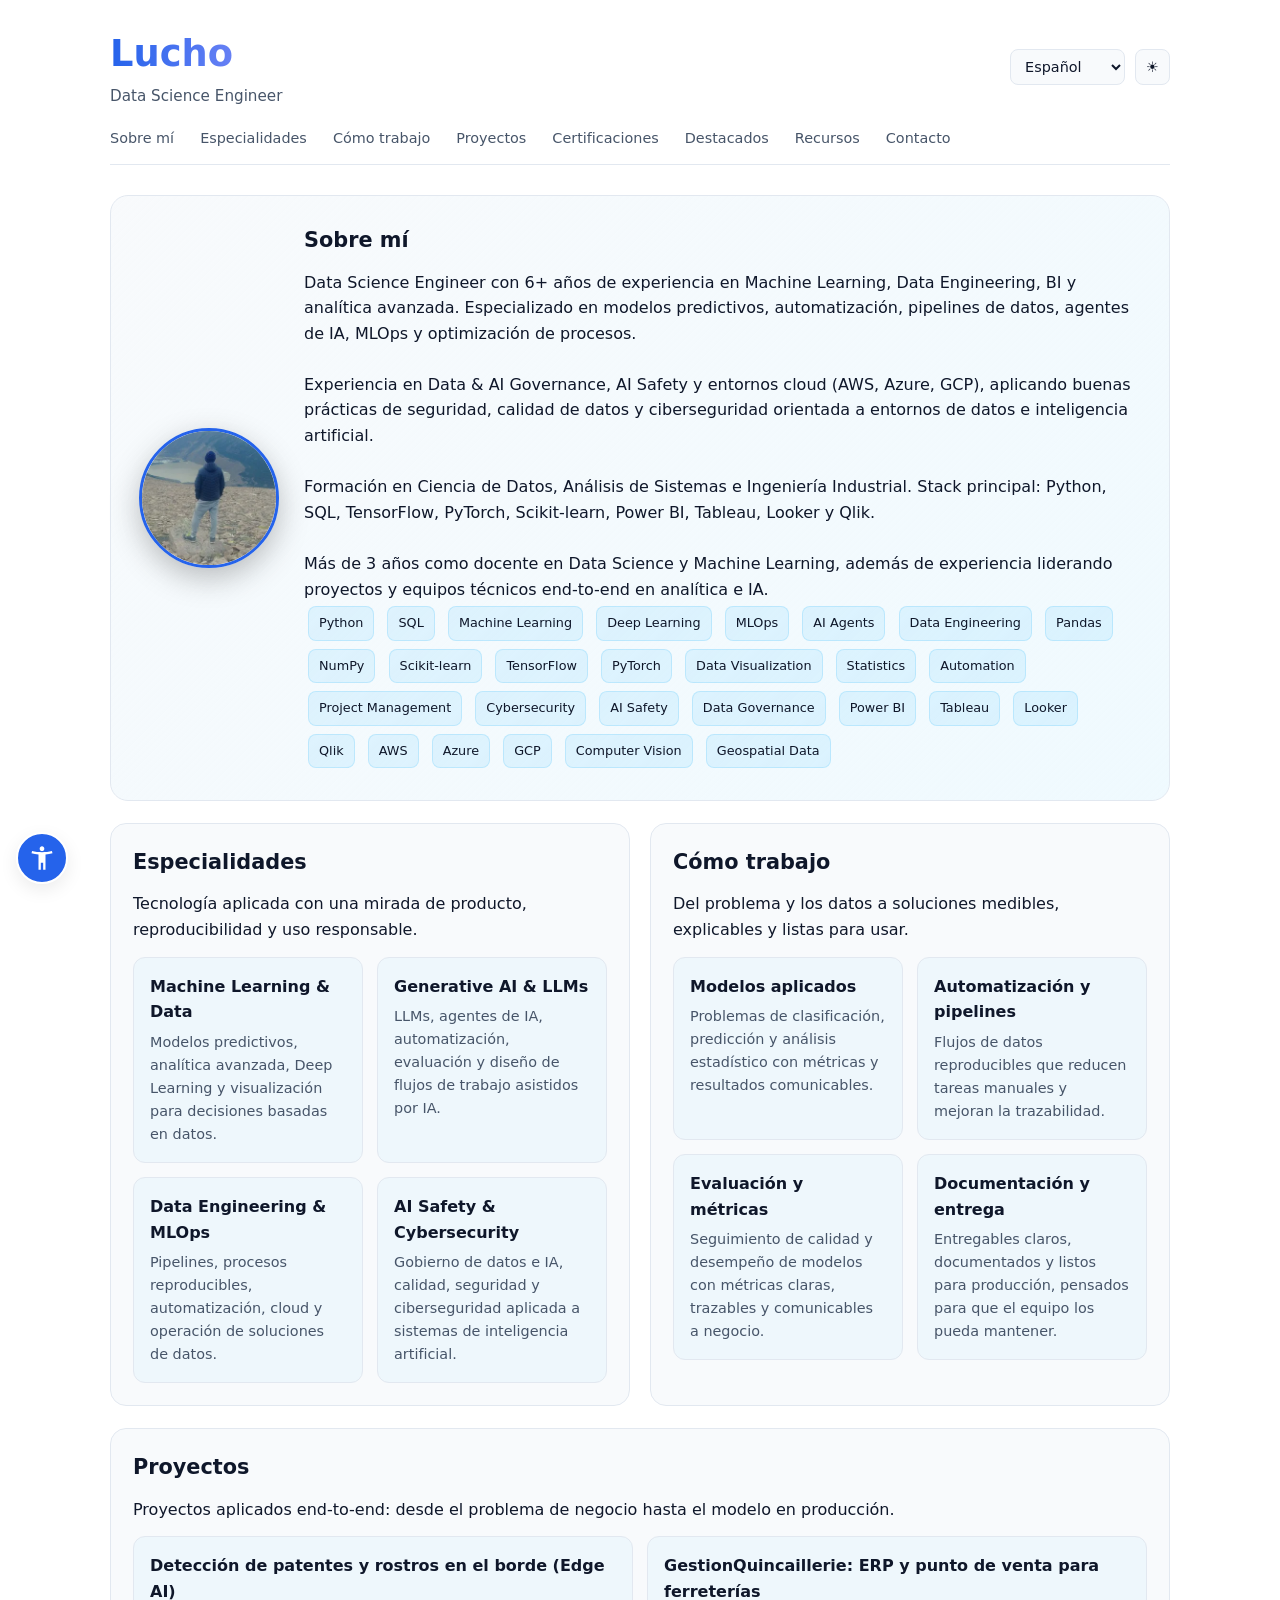
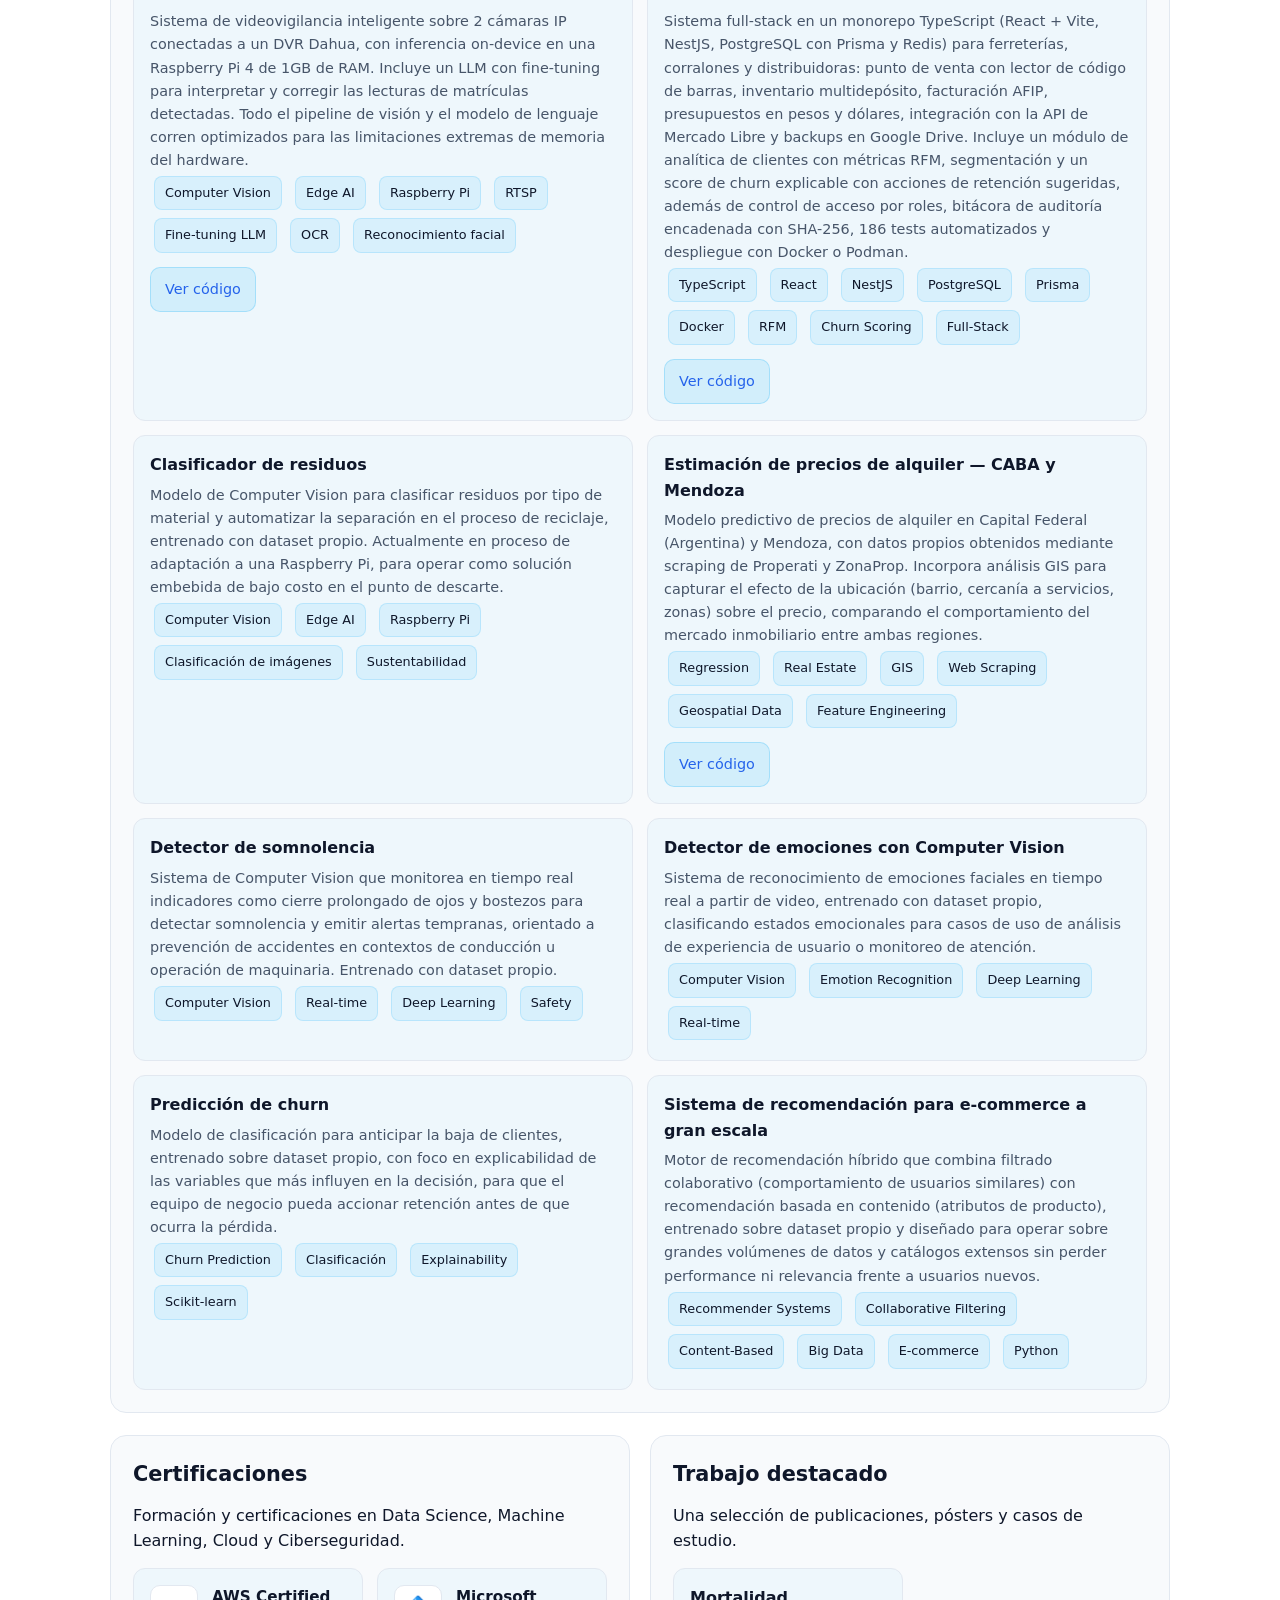
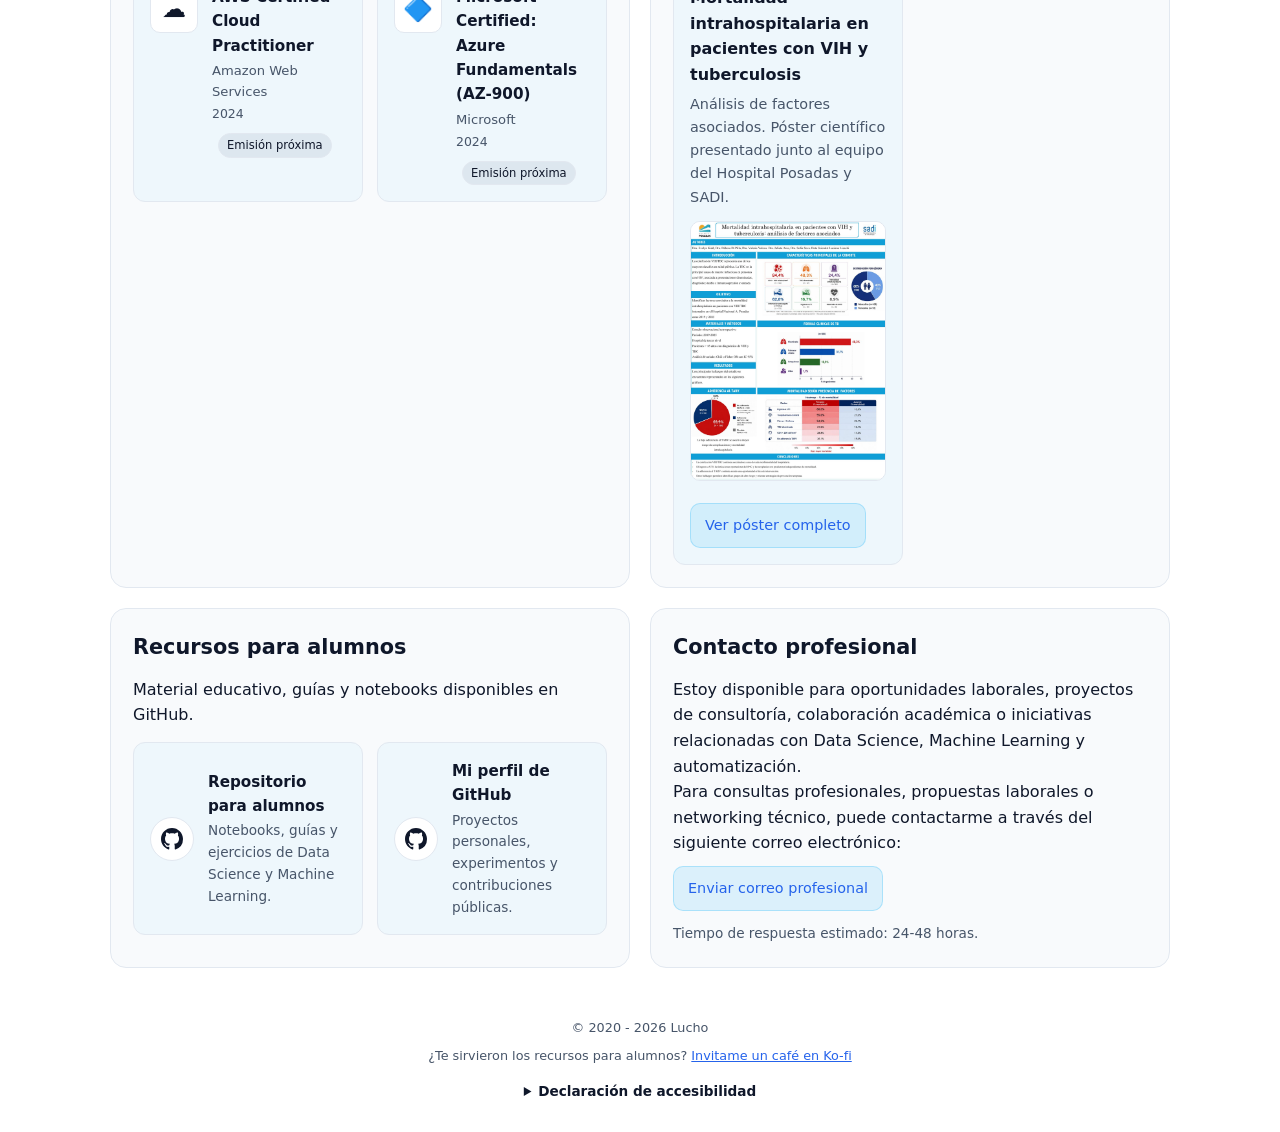
==== commit a7a74d9b: "Add files via upload" ====
--- a/index.html
+++ b/index.html
@@ -221,12 +221,11 @@
 transition:.25s;
 scroll-margin-top:100px;
 }
-section:hover{
-transform:translateY(-3px);
-border-color:var(--accent);
-box-shadow:0 10px 30px var(--shadow);
-}
 h2{margin-bottom:12px;font-size:1.3rem}
+#aboutText{white-space:pre-line}
+.code-link{margin-top:12px}
+.footer-support{margin-top:8px}
+.footer-support a{color:var(--accent)}
 .about-container{
 display:grid;
 gap:25px;
@@ -433,8 +432,13 @@
 }
 </style>
 <link rel="stylesheet" href="accessibility.css">
+<link rel="preload" as="image" href="avatar.webp" type="image/webp">
 </head>
 <body class="dark">
+<script>
+// Aplica el tema guardado (o el del sistema) antes de pintar, para evitar el parpadeo
+try{var t=localStorage.getItem("portfolio-theme");if(t==="light"||(!t&&window.matchMedia&&matchMedia("(prefers-color-scheme: light)").matches))document.body.classList.remove("dark")}catch(e){}
+</script>
 <a href="#main-content" class="skip-link">Saltar al contenido</a>
 <header>
 <div class="topbar">
@@ -455,24 +459,23 @@
 </div>
 </div>
 <nav class="nav" aria-label="Navegación principal">
-<a href="#about" data-scroll="#about" id="navAbout" target="_self">Sobre mí</a>
+<a href="#about" data-scroll="#about" id="navAbout" data-i18n="navAbout" target="_self">Sobre mí</a>
 <a href="#specialties" data-scroll="#specialties" id="navSpecialties" data-i18n="navSpecialties" target="_self">Especialidades</a>
 <a href="#howiwork" data-scroll="#howiwork" id="navHowIWork" data-i18n="navHowIWork" target="_self">Cómo trabajo</a>
-<a href="#certificaciones" data-scroll="#certificaciones" id="navCert" target="_self">Certificaciones</a>
-<a href="#featured" data-scroll="#featured" id="navFeatured" target="_self">Destacados</a>
-<a href="#projects" data-scroll="#projects" id="navProjects" target="_self">Proyectos</a>
-<a href="#resources" data-scroll="#resources" id="navResources" target="_self">Recursos</a>
-<a href="#contact" data-scroll="#contact" id="navContact" target="_self">Contacto</a>
-<a href="#support" data-scroll="#support" id="navSupport" target="_self">Contribuciones</a>
+<a href="#projects" data-scroll="#projects" id="navProjects" data-i18n="navProjects" target="_self">Proyectos</a>
+<a href="#certificaciones" data-scroll="#certificaciones" id="navCert" data-i18n="navCert" target="_self">Certificaciones</a>
+<a href="#featured" data-scroll="#featured" id="navFeatured" data-i18n="navFeatured" target="_self">Destacados</a>
+<a href="#resources" data-scroll="#resources" id="navResources" data-i18n="navResources" target="_self">Recursos</a>
+<a href="#contact" data-scroll="#contact" id="navContact" data-i18n="navContact" target="_self">Contacto</a>
 </nav>
 </header>
 <main id="main-content">
 <section id="about" aria-labelledby="aboutTitle" class="hero-card">
 <div class="about-container">
-<img src="foto.jpg" alt="Foto de Lucho" data-i18n-alt="avatarAlt" class="avatar" loading="lazy">
-<div>
-<h2 id="aboutTitle">Sobre mí</h2>
-<p id="aboutText">Data Science Engineer con 6+ años de experiencia en Machine Learning, Data Engineering, BI y analítica avanzada. Especializado en modelos predictivos, automatización, pipelines de datos, agentes de IA, MLOps y optimización de procesos.
+<img src="avatar.webp" alt="Foto de Lucho" data-i18n-alt="avatarAlt" class="avatar" width="140" height="140" fetchpriority="high">
+<div>
+<h2 id="aboutTitle" data-i18n="aboutTitle">Sobre mí</h2>
+<p id="aboutText" data-i18n="aboutText">Data Science Engineer con 6+ años de experiencia en Machine Learning, Data Engineering, BI y analítica avanzada. Especializado en modelos predictivos, automatización, pipelines de datos, agentes de IA, MLOps y optimización de procesos.
 
 Experiencia en Data & AI Governance, AI Safety y entornos cloud (AWS, Azure, GCP), aplicando buenas prácticas de seguridad, calidad de datos y ciberseguridad orientada a entornos de datos e inteligencia artificial.
 
@@ -559,8 +562,8 @@
 </section>
 </div>
 <section id="projects" aria-labelledby="projectsTitle" class="specialties-standalone">
-<h2 id="projectsTitle">Proyectos</h2>
-<p id="projectsText">Proyectos aplicados end-to-end: desde el problema de negocio hasta el modelo en producción.</p>
+<h2 id="projectsTitle" data-i18n="projectsTitle">Proyectos</h2>
+<p id="projectsText" data-i18n="projectsText">Proyectos aplicados end-to-end: desde el problema de negocio hasta el modelo en producción.</p>
 <div class="portfolio-grid">
 
 <article class="portfolio-card">
@@ -575,7 +578,26 @@
 <span class="tag">OCR</span>
 <span class="tag" data-i18n="tagFace">Reconocimiento facial</span>
 </div>
-</article>
+<a class="github code-link" href="https://github.com/luchoxiii/car_patent_pi" target="_blank" rel="noopener noreferrer" data-i18n="codeLink">Ver código</a>
+</article>
+
+<article class="portfolio-card">
+<h3 data-i18n="p8T">GestionQuincaillerie: ERP y punto de venta para ferreterías</h3>
+<p data-i18n="p8D">Sistema full-stack en un monorepo TypeScript (React + Vite, NestJS, PostgreSQL con Prisma y Redis) para ferreterías, corralones y distribuidoras: punto de venta con lector de código de barras, inventario multidepósito, facturación AFIP, presupuestos en pesos y dólares, integración con la API de Mercado Libre y backups en Google Drive. Incluye un módulo de analítica de clientes con métricas RFM, segmentación y un score de churn explicable con acciones de retención sugeridas, además de control de acceso por roles, bitácora de auditoría encadenada con SHA-256, 186 tests automatizados y despliegue con Docker o Podman.</p>
+<div>
+<span class="tag">TypeScript</span>
+<span class="tag">React</span>
+<span class="tag">NestJS</span>
+<span class="tag">PostgreSQL</span>
+<span class="tag">Prisma</span>
+<span class="tag">Docker</span>
+<span class="tag">RFM</span>
+<span class="tag">Churn Scoring</span>
+<span class="tag">Full-Stack</span>
+</div>
+<a class="github code-link" href="https://github.com/luchoxiii/GestionQuincaillerie" target="_blank" rel="noopener noreferrer" data-i18n="codeLink">Ver código</a>
+</article>
+
 
 <article class="portfolio-card">
 <h3 data-i18n="p2T">Clasificador de residuos</h3>
@@ -600,6 +622,7 @@
 <span class="tag">Geospatial Data</span>
 <span class="tag">Feature Engineering</span>
 </div>
+<a class="github code-link" href="https://github.com/luchoxiii/scraper_propiedad" target="_blank" rel="noopener noreferrer" data-i18n="codeLink">Ver código</a>
 </article>
 
 <article class="portfolio-card">
@@ -652,32 +675,28 @@
 </section>
 <div class="main-grid">
 <section id="certificaciones" aria-labelledby="certTitle">
-<h2 id="certTitle">Certificaciones</h2>
-<p id="certText">Certificaciones verificables para reclutadores.</p>
+<h2 id="certTitle" data-i18n="certTitle">Certificaciones</h2>
+<p id="certText" data-i18n="certText">Certificaciones verificables para reclutadores.</p>
 <div class="cert-grid" id="certGrid">
 <!-- Las tarjetas se generan por JS desde certConfig, más abajo -->
 </div>
 </section>
 <section id="featured" aria-labelledby="featuredTitle">
-<h2 id="featuredTitle">Trabajo destacado</h2>
-<p id="featuredText">Una selección de publicaciones, pósters y casos de estudio.</p>
+<h2 id="featuredTitle" data-i18n="featuredTitle">Trabajo destacado</h2>
+<p id="featuredText" data-i18n="featuredText">Una selección de publicaciones, pósters y casos de estudio.</p>
 <div class="portfolio-grid">
 <article class="portfolio-card">
-<h3 id="posterTitle">Póster científico</h3>
-<p id="posterText">Publicación científica sobre análisis y ciencia de datos.</p>
+<h3 id="posterTitle" data-i18n="posterTitle">Póster científico</h3>
+<p id="posterText" data-i18n="posterText">Publicación científica sobre análisis y ciencia de datos.</p>
 <img id="posterImage" class="poster-preview is-hidden" src="" alt="Póster científico de Lucho" loading="lazy">
-<a id="posterLink" class="github is-hidden" href="" target="_blank" rel="noopener noreferrer">Ver póster</a>
-<p id="posterMissing" style="margin-top:12px;font-size:.85rem">Próximamente disponible.</p>
-</article>
-<article class="portfolio-card">
-<h3 id="caseStudyTitle">Casos de estudio</h3>
-<p id="caseStudyText">Acá voy a compartir proyectos aplicados, métodos y resultados reproducibles.</p>
+<a id="posterLink" data-i18n="posterLink" class="github is-hidden" href="" target="_blank" rel="noopener noreferrer">Ver póster</a>
+<p id="posterMissing" data-i18n="posterMissing" style="margin-top:12px;font-size:.85rem">Próximamente disponible.</p>
 </article>
 </div>
 </section>
 <section id="resources" aria-labelledby="resourcesTitle">
-<h2 id="resourcesTitle">Recursos para alumnos</h2>
-<p id="resourcesText">Material educativo, guías y notebooks disponibles en GitHub.</p>
+<h2 id="resourcesTitle" data-i18n="resourcesTitle">Recursos para alumnos</h2>
+<p id="resourcesText" data-i18n="resourcesText">Material educativo, guías y notebooks disponibles en GitHub.</p>
 <div class="resources-grid">
 <a class="resource-card" href="https://github.com/luchoxiii/Students/tree/main" target="_blank" rel="noopener noreferrer">
 <div class="resource-icon" aria-hidden="true">
@@ -700,48 +719,43 @@
 </div>
 </section>
 <section id="contact" aria-labelledby="contactTitle">
-<h2 id="contactTitle">Contacto profesional</h2>
-<p id="contactText1">Estoy disponible para oportunidades laborales, proyectos de consultoría, colaboración académica o iniciativas relacionadas con Data Science, Machine Learning y automatización.</p>
-<p id="contactText2">Para consultas profesionales, propuestas laborales o networking técnico, puede contactarme a través del siguiente correo electrónico:</p>
+<h2 id="contactTitle" data-i18n="contactTitle">Contacto profesional</h2>
+<p id="contactText1" data-i18n="contactText1">Estoy disponible para oportunidades laborales, proyectos de consultoría, colaboración académica o iniciativas relacionadas con Data Science, Machine Learning y automatización.</p>
+<p id="contactText2" data-i18n="contactText2">Para consultas profesionales, propuestas laborales o networking técnico, puede contactarme a través del siguiente correo electrónico:</p>
 <a class="github" id="contactMailLink" data-i18n="contactMailLink" href="#" rel="nofollow" data-mail-enc="101,97,103,108,101,98,108,117,101,57,49,64,103,109,97,105,108,46,99,111,109">Enviar correo profesional</a>
 <noscript><p style="margin-top:10px;font-size:.85rem">eagleblue91 [arroba] gmail [punto] com</p></noscript>
-<p id="contactText3" style="margin-top:12px;font-size:.85rem;color:var(--muted)">Tiempo de respuesta estimado: 24-48 horas.</p>
-</section>
-<section id="support" aria-labelledby="supportTitle">
-<h2 id="supportTitle">Contribuciones o donaciones</h2>
-<p id="supportText">Si mi contenido o proyectos te ayudan, podés apoyar el desarrollo de nuevos recursos.</p>
-<div class="support-grid">
-<article id="paypalCard" class="support-card">
-<h3>PayPal</h3>
-<p id="paypalText">Donación internacional segura.</p>
-<a id="paypalLink" class="github is-hidden" href="" target="_blank" rel="noopener noreferrer">Donar con PayPal</a>
-</article>
-<article id="localSupportCard" class="support-card">
-<h3 id="localSupportTitle">Apoyo local</h3>
-<p id="localSupportText">Plataforma local de donaciones.</p>
-<a id="localSupportLink" class="github is-hidden" href="" target="_blank" rel="noopener noreferrer">Apoyar el proyecto</a>
-</article>
-</div>
-<p id="supportMissing" style="margin-top:14px;font-size:.85rem;color:var(--muted)">Los enlaces de donación se habilitarán cuando se configure cada perfil.</p>
+<p id="contactText3" data-i18n="contactText3" style="margin-top:12px;font-size:.85rem;color:var(--muted)">Tiempo de respuesta estimado: 24-48 horas.</p>
 </section>
 </div>
 </main>
 <footer>
 <p id="copyright"></p>
+<p class="footer-support is-hidden" id="footerSupport"><span data-i18n="kofiText">¿Te sirvieron los recursos para alumnos?</span> <a id="kofiLink" data-i18n="kofiLink" href="" target="_blank" rel="noopener noreferrer">Invitame un café en Ko-fi</a></p>
 </footer>
+<script src="i18n/es.js"></script>
+<script src="i18n/en.js"></script>
+<script src="i18n/pt.js"></script>
+<script src="i18n/fr.js"></script>
+<script src="i18n/it.js"></script>
+<script src="i18n/de.js"></script>
 <script>
+// Los textos de cada idioma están en i18n/<idioma>.js (window.I18N).
+const LANGS=["es","en","pt","fr","it","de"]
+const I18N=window.I18N||{}
 const selector=document.getElementById("languageSelector")
 const themeBtn=document.getElementById("themeToggle")
-const metaDesc=document.querySelector('meta[name="description"]')
-const metaKeywords=document.querySelector('meta[name="keywords"]')
-const metaOgDesc=document.querySelector('meta[property="og:description"]')
-const metaTwitterDesc=document.querySelector('meta[name="twitter:description"]')
-const metaOgTitle=document.querySelector('meta[property="og:title"]')
-const metaTwitterTitle=document.querySelector('meta[name="twitter:title"]')
-const metaOgLocale=document.querySelector('meta[property="og:locale"]')
-const metaOgUrl=document.querySelector('meta[property="og:url"]')
-const canonicalLink=document.querySelector('link[rel="canonical"]')
 const htmlTag=document.documentElement
+const meta=sel=>document.querySelector(sel)
+const metaDesc=meta('meta[name="description"]')
+const metaKeywords=meta('meta[name="keywords"]')
+const metaOgDesc=meta('meta[property="og:description"]')
+const metaTwitterDesc=meta('meta[name="twitter:description"]')
+const metaOgTitle=meta('meta[property="og:title"]')
+const metaTwitterTitle=meta('meta[name="twitter:title"]')
+const metaOgLocale=meta('meta[property="og:locale"]')
+const metaOgUrl=meta('meta[property="og:url"]')
+const metaThemeColor=meta('meta[name="theme-color"]')
+const canonicalLink=meta('link[rel="canonical"]')
 
 // ============================================================
 // CONFIGURACIÓN DE CERTIFICACIONES
@@ -768,508 +782,31 @@
 }
 ]
 
-// Configuración centralizada: pegá aquí las URLs reales cuando estén disponibles.
+// Configuración centralizada: póster y link de Ko-fi del pie de página.
 const portfolioConfig={
 poster:{
 imageUrl:"assets/poster-tbc-sadi-op3.jpg",
 projectUrl:"assets/poster-tbc-sadi-op3.pdf"
 },
-donations:{
-paypalUrl:"", // Ejemplo: "https://www.paypal.com/donate/?hosted_button_id=..."
-localUrl:"https://ko-fi.com/luchoxiii",
-localPlatform:"Ko-fi"
-}
-}
-
-const extras={
-es:{navFeatured:"Destacados",featuredTitle:"Trabajo destacado",featuredText:"Una selección de publicaciones, pósters y casos de estudio.",posterTitle:"Mortalidad intrahospitalaria en pacientes con VIH y tuberculosis",posterText:"Análisis de factores asociados. Póster científico presentado junto al equipo del Hospital Posadas y SADI.",posterLink:"Ver póster completo",posterMissing:"Próximamente disponible.",caseStudyTitle:"Casos de estudio",caseStudyText:"Acá voy a compartir proyectos aplicados, métodos y resultados reproducibles.",paypalText:"Donación internacional segura.",paypalLink:"Donar con PayPal",localSupportTitle:"Ko-fi",localSupportText:"Podés colaborar con el desarrollo de nuevos recursos y proyectos.",localSupportLink:"Invitarme un café",supportMissing:"Los enlaces de donación se habilitarán cuando se configure cada perfil.",certVerify:"Verificar credencial",certSoon:"Emisión próxima"},
-en:{navFeatured:"Featured",featuredTitle:"Featured work",featuredText:"A selection of publications, posters and case studies.",posterTitle:"In-hospital mortality in patients with HIV and tuberculosis",posterText:"Analysis of associated factors. Scientific poster presented with the Hospital Posadas and SADI team.",posterLink:"View full poster",posterMissing:"Coming soon.",caseStudyTitle:"Case studies",caseStudyText:"I will share applied projects, methods and reproducible results here.",paypalText:"Secure international donation.",paypalLink:"Donate with PayPal",localSupportTitle:"Ko-fi",localSupportText:"You can support the development of new resources and projects.",localSupportLink:"Buy me a coffee",supportMissing:"Donation links will be enabled once each profile is configured.",certVerify:"Verify credential",certSoon:"Coming soon"},
-pt:{navFeatured:"Destaques",featuredTitle:"Trabalho em destaque",featuredText:"Uma seleção de publicações, pôsteres e estudos de caso.",posterTitle:"Mortalidade intra-hospitalar em pacientes com HIV e tuberculose",posterText:"Análise de fatores associados. Pôster científico apresentado com a equipe do Hospital Posadas e da SADI.",posterLink:"Ver pôster",posterMissing:"Em breve.",caseStudyTitle:"Estudos de caso",caseStudyText:"Vou compartilhar aqui projetos aplicados, métodos e resultados reproduzíveis.",paypalText:"Doação internacional segura.",localSupportTitle:"Apoio local",localSupportText:"Plataforma local de doações.",localSupportLink:"Apoiar o projeto",supportMissing:"Os links de doação serão ativados quando cada perfil for configurado.",certVerify:"Verificar credencial",certSoon:"Em breve"},
-fr:{navFeatured:"À la une",featuredTitle:"Travail à la une",featuredText:"Une sélection de publications, affiches et études de cas.",posterTitle:"Mortalité hospitalière chez les patients atteints du VIH et de tuberculose",posterText:"Analyse des facteurs associés. Affiche scientifique présentée avec l'équipe de l'Hôpital Posadas et de la SADI.",posterLink:"Voir l'affiche",posterMissing:"Bientôt disponible.",caseStudyTitle:"Études de cas",caseStudyText:"Je partagerai ici des projets appliqués, des méthodes et des résultats reproductibles.",paypalText:"Don international sécurisé.",paypalLink:"Faire un don avec PayPal",localSupportTitle:"Soutien local",localSupportText:"Plateforme locale de dons.",localSupportLink:"Soutenir le projet",supportMissing:"Les liens de don seront activés lorsque chaque profil sera configuré.",certVerify:"Vérifier le justificatif",certSoon:"Bientôt disponible"},
-it:{navFeatured:"In evidenza",featuredTitle:"Lavoro in evidenza",featuredText:"Una selezione di pubblicazioni, poster e casi di studio.",posterTitle:"Mortalità intraospedaliera in pazienti con HIV e tubercolosi",posterText:"Analisi dei fattori associati. Poster scientifico presentato con il team dell'Ospedale Posadas e della SADI.",posterLink:"Vedi il poster",posterMissing:"Prossimamente.",caseStudyTitle:"Casi di studio",caseStudyText:"Condividerò qui progetti applicati, metodi e risultati riproducibili.",paypalText:"Donazione internazionale sicura.",localSupportTitle:"Supporto locale",localSupportText:"Piattaforma locale per donazioni.",localSupportLink:"Sostieni il progetto",supportMissing:"I link per le donazioni saranno attivati quando ogni profilo sarà configurato.",certVerify:"Verifica credenziale",certSoon:"Prossimamente"},
-de:{navFeatured:"Highlights",featuredTitle:"Ausgewählte Arbeit",featuredText:"Eine Auswahl an Veröffentlichungen, Postern und Fallstudien.",posterTitle:"Krankenhausmortalität bei Patienten mit HIV und Tuberkulose",posterText:"Analyse assoziierter Faktoren. Wissenschaftliches Poster, präsentiert mit dem Team des Hospital Posadas und der SADI.",posterLink:"Poster ansehen",posterMissing:"Demnächst verfügbar.",caseStudyTitle:"Fallstudien",caseStudyText:"Hier teile ich angewandte Projekte, Methoden und reproduzierbare Ergebnisse.",paypalText:"Sichere internationale Spende.",localSupportTitle:"Lokale Unterstützung",localSupportText:"Lokale Spendenplattform.",localSupportLink:"Projekt unterstützen",supportMissing:"Spendenlinks werden aktiviert, sobald jedes Profil eingerichtet ist.",certVerify:"Zertifikat verifizieren",certSoon:"Demnächst"}
-}
-
-const content={
-es:{
-lang:"es",
-title:"Lucho | Data Science Engineer | Machine Learning | MLOps | Portfolio",
-description:"Data Science Engineer con 6+ años de experiencia en Machine Learning, Data Engineering, BI y analítica avanzada. Especializado en modelos predictivos, automatización, pipelines de datos, agentes de IA, MLOps y optimización de procesos. Experiencia en Data & AI Governance, AI Safety y entornos cloud (AWS, Azure, GCP).",
-navAbout:"Sobre mí",
-navCert:"Certificaciones",
-navProjects:"Proyectos",
-navResources:"Recursos",
-navGithub:"GitHub",
-navContact:"Contacto",
-navSupport:"Contribuciones",
-aboutTitle:"Sobre mí",
-aboutText:`Data Science Engineer con 6+ años de experiencia en Machine Learning, Data Engineering, BI y analítica avanzada. Especializado en modelos predictivos, automatización, pipelines de datos, agentes de IA, MLOps y optimización de procesos.
-
-Experiencia en Data & AI Governance, AI Safety y entornos cloud (AWS, Azure, GCP), aplicando buenas prácticas de seguridad, calidad de datos y ciberseguridad orientada a entornos de datos e inteligencia artificial.
-
-Formación en Ciencia de Datos, Análisis de Sistemas e Ingeniería Industrial. Stack principal: Python, SQL, TensorFlow, PyTorch, Scikit-learn, Power BI, Tableau, Looker y Qlik.
-
-Más de 3 años como docente en Data Science y Machine Learning, además de experiencia liderando proyectos y equipos técnicos end-to-end en analítica e IA.`,
-certTitle:"Certificaciones",
-certText:"Formación y certificaciones en Data Science, Machine Learning, Cloud y Ciberseguridad.",
-projectsTitle:"Proyectos",
-projectsText:"Proyectos aplicados end-to-end: desde el problema de negocio hasta el modelo en producción.",
-resourcesTitle:"Recursos para alumnos",
-resourcesText:"Material educativo, guías y notebooks disponibles en GitHub.",
-githubTitle:"GitHub",
-githubText:"Explorá mis repositorios públicos",
-contactTitle:"Contacto profesional",
-contactText1:"Estoy disponible para oportunidades laborales, proyectos de consultoría, colaboración académica o iniciativas relacionadas con Data Science, Machine Learning y automatización.",
-contactText2:"Para consultas profesionales, propuestas laborales o networking técnico, puede contactarme a través del siguiente correo electrónico:",
-contactText3:"Tiempo de respuesta estimado: 24-48 horas.",
-supportTitle:"Contribuciones o donaciones",
-supportText:"Si mi contenido o proyectos te ayudan, podés apoyar el desarrollo de nuevos recursos."
-},
-en:{
-lang:"en",
-title:"Lucho | Data Science Engineer | Machine Learning | MLOps | Portfolio",
-description:"Data Science Engineer with 6+ years of experience in Machine Learning, Data Engineering, BI and advanced analytics. Specialized in predictive models, automation, data pipelines, AI agents, MLOps and process optimization. Experience in Data & AI Governance, AI Safety and cloud environments (AWS, Azure, GCP).",
-navAbout:"About",
-navCert:"Certifications",
-navProjects:"Projects",
-navResources:"Resources",
-navGithub:"GitHub",
-navContact:"Contact",
-navSupport:"Support",
-aboutTitle:"About",
-aboutText:`Data Science Engineer with 6+ years of experience in Machine Learning, Data Engineering, BI and advanced analytics. Specialized in predictive models, automation, data pipelines, AI agents, MLOps and process optimization.
-
-Experience in Data & AI Governance, AI Safety and cloud environments (AWS, Azure, GCP), applying security best practices, data quality and cybersecurity oriented to data and artificial intelligence environments.
-
-Background in Data Science, Systems Analysis and Industrial Engineering. Main stack: Python, SQL, TensorFlow, PyTorch, Scikit-learn, Power BI, Tableau, Looker and Qlik.
-
-Over 3 years as a teacher in Data Science and Machine Learning, plus experience leading end-to-end technical projects and teams in analytics and AI.`,
-certTitle:"Certifications",
-certText:"Training and certifications in Data Science, Machine Learning, Cloud and Cybersecurity.",
-projectsTitle:"Projects",
-projectsText:"End-to-end applied projects: from the business problem to the model in production.",
-resourcesTitle:"Resources for students",
-resourcesText:"Educational material, guides and notebooks available on GitHub.",
-githubTitle:"GitHub",
-githubText:"Explore my public repositories",
-contactTitle:"Professional Contact",
-contactText1:"I am available for job opportunities, consulting projects, academic collaboration or initiatives related to Data Science, Machine Learning and automation.",
-contactText2:"For professional inquiries, job proposals or technical networking, you can contact me through the following email:",
-contactText3:"Estimated response time: 24-48 hours.",
-supportTitle:"Contributions or donations",
-supportText:"If my content or projects help you, you can support the development of new resources."
-},
-pt:{
-lang:"pt",
-title:"Lucho | Engenheiro de Data Science | Machine Learning | MLOps | Portfolio",
-description:"Engenheiro de Data Science com 6+ anos de experiência em Machine Learning, Data Engineering, BI e analytics avançada. Especializado em modelos preditivos, automação, pipelines de dados, agentes de IA, MLOps e otimização de processos. Experiência em Data & AI Governance, AI Safety e ambientes cloud (AWS, Azure, GCP).",
-navAbout:"Sobre",
-navCert:"Certificações",
-navProjects:"Projetos",
-navResources:"Recursos",
-navGithub:"GitHub",
-navContact:"Contato",
-navSupport:"Contribuições",
-aboutTitle:"Sobre",
-aboutText:`Engenheiro de Data Science com 6+ anos de experiência em Machine Learning, Data Engineering, BI e analytics avançada. Especializado em modelos preditivos, automação, pipelines de dados, agentes de IA, MLOps e otimização de processos.
-
-Experiência em Data & AI Governance, AI Safety e ambientes cloud (AWS, Azure, GCP), aplicando boas práticas de segurança, qualidade de dados e cibersegurança orientada a ambientes de dados e inteligência artificial.
-
-Formação em Ciência de Dados, Análise de Sistemas e Engenharia Industrial. Stack principal: Python, SQL, TensorFlow, PyTorch, Scikit-learn, Power BI, Tableau, Looker e Qlik.
-
-Mais de 3 anos como professor em Data Science e Machine Learning, além de experiência liderando projetos e equipes técnicas end-to-end em analytics e IA.`,
-certTitle:"Certificações",
-certText:"Formação e certificações em Data Science, Machine Learning, Cloud e Cibersegurança.",
-projectsTitle:"Projetos",
-projectsText:"Projetos aplicados end-to-end: do problema de negócio ao modelo em produção.",
-resourcesTitle:"Recursos para alumnos",
-resourcesText:"Material educativo, guias e notebooks disponíveis no GitHub.",
-githubTitle:"GitHub",
-githubText:"Explore meus repositórios",
-contactTitle:"Contato profissional",
-contactText1:"Estou disponível para oportunidades de trabalho, projetos de consultoria, colaboração acadêmica ou iniciativas relacionadas a Data Science, Machine Learning e automação.",
-contactText2:"Para consultas profissionais, propostas de trabalho ou networking técnico, você pode me contatar através do seguinte e-mail:",
-contactText3:"Tempo de resposta estimado: 24-48 horas.",
-supportTitle:"Contribuições ou doações",
-supportText:"Se meu conteúdo ou projetos te ajudam, você pode apoiar o desenvolvimento de novos recursos."
-},
-fr:{
-lang:"fr",
-title:"Lucho | Ingénieur Data Science | Machine Learning | MLOps | Portfolio",
-description:"Ingénieur Data Science avec 6+ ans d'expérience en Machine Learning, Data Engineering, BI et analytique avancée. Spécialisé dans les modèles prédictifs, l'automatisation, les pipelines de données, les agents IA, le MLOps et l'optimisation des processus. Expérience en Data & AI Governance, AI Safety et environnements cloud (AWS, Azure, GCP).",
-navAbout:"Profil",
-navCert:"Certifications",
-navProjects:"Projets",
-navResources:"Ressources",
-navGithub:"GitHub",
-navContact:"Contact",
-navSupport:"Support",
-aboutTitle:"Profil",
-aboutText:`Ingénieur Data Science avec 6+ ans d'expérience en Machine Learning, Data Engineering, BI et analytique avancée. Spécialisé dans les modèles prédictifs, l'automatisation, les pipelines de données, les agents IA, le MLOps et l'optimisation des processus.
-
-Expérience en Data & AI Governance, AI Safety et environnements cloud (AWS, Azure, GCP), appliquant les bonnes pratiques de sécurité, la qualité des données et la cybersécurité orientée vers les environnements de données et d'intelligence artificielle.
-
-Formation en Science des Données, Analyse des Systèmes et Génie Industriel. Stack principal : Python, SQL, TensorFlow, PyTorch, Scikit-learn, Power BI, Tableau, Looker et Qlik.
-
-Plus de 3 ans comme enseignant en Data Science et Machine Learning, en plus d'une expérience dans le leadership de projets et d'équipes techniques end-to-end en analytique et IA.`,
-certTitle:"Certifications",
-certText:"Formation et certifications en Data Science, Machine Learning, Cloud et Cybersécurité.",
-projectsTitle:"Projets",
-projectsText:"Projets appliqués de bout en bout : du problème métier au modèle en production.",
-resourcesTitle:"Ressources pour étudiants",
-resourcesText:"Matériel éducatif, guides et notebooks disponibles sur GitHub.",
-githubTitle:"GitHub",
-githubText:"Voir mes dépôts",
-contactTitle:"Contact professionnel",
-contactText1:"Je suis disponible pour des opportunités d'emploi, des projets de conseil, une collaboration académique ou des initiatives liées à la Data Science, au Machine Learning et à l'automatisation.",
-contactText2:"Pour des demandes professionnelles, des propositions d'emploi ou du réseautage technique, vous pouvez me contacter via l'adresse e-mail suivante :",
-contactText3:"Temps de réponse estimé : 24-48 heures.",
-supportTitle:"Contributions ou dons",
-supportText:"Si mon contenu ou mes projets vous aident, vous pouvez soutenir le développement de nouvelles ressources."
-},
-it:{
-lang:"it",
-title:"Lucho | Ingegnere Data Science | Machine Learning | MLOps | Portfolio",
-description:"Ingegnere Data Science con 6+ anni di esperienza in Machine Learning, Data Engineering, BI e analisi avanzata. Specializzato in modelli predittivi, automazione, pipeline di dati, agenti IA, MLOps e ottimizzazione dei processi. Esperienza in Data & AI Governance, AI Safety e ambienti cloud (AWS, Azure, GCP).",
-navAbout:"Profilo",
-navCert:"Certificazioni",
-navProjects:"Progetti",
-navResources:"Risorse",
-navGithub:"GitHub",
-navContact:"Contatto",
-navSupport:"Supporto",
-aboutTitle:"Profilo",
-aboutText:`Ingegnere Data Science con 6+ anni di esperienza in Machine Learning, Data Engineering, BI e analisi avanzata. Specializzato in modelli predittivi, automazione, pipeline di dati, agenti IA, MLOps e ottimizzazione dei processi.
-
-Esperienza in Data & AI Governance, AI Safety e ambienti cloud (AWS, Azure, GCP), applicando buone pratiche di sicurezza, qualità dei dati e cybersecurity orientata agli ambienti di dati e intelligenza artificiale.
-
-Formazione in Data Science, Analisi dei Sistemi e Ingegneria Industriale. Stack principale: Python, SQL, TensorFlow, PyTorch, Scikit-learn, Power BI, Tableau, Looker e Qlik.
-
-Più di 3 anni come docente in Data Science e Machine Learning, oltre a esperienza nella guida di progetti e team tecnici end-to-end in analisi e IA.`,
-certTitle:"Certificazioni",
-certText:"Formazione e certificazioni in Data Science, Machine Learning, Cloud e Cybersecurity.",
-projectsTitle:"Progetti",
-projectsText:"Progetti applicati end-to-end: dal problema di business al modello in produzione.",
-resourcesTitle:"Risorse per studenti",
-resourcesText:"Materiale didattico, guide e notebook disponibili su GitHub.",
-githubTitle:"GitHub",
-githubText:"Esplora i miei repository pubblici",
-contactTitle:"Contatto professionale",
-contactText1:"Sono disponibile per opportunità lavorative, progetti di consulenza, collaborazione accademica o iniziative relative a Data Science, Machine Learning e automazione.",
-contactText2:"Per richieste professionali, proposte di lavoro o networking tecnico, puoi contattarmi tramite la seguente email:",
-contactText3:"Tempo di risposta stimato: 24-48 ore.",
-supportTitle:"Contributi o donazioni",
-supportText:"Se i miei contenuti o progetti ti aiutano, puoi sostenere lo sviluppo di nuove risorse."
-},
-de:{
-lang:"de",
-title:"Lucho | Data Science Engineer | Machine Learning | MLOps | Portfolio",
-description:"Data Science Engineer mit 6+ Jahren Erfahrung in Machine Learning, Data Engineering, BI und fortgeschrittener Analytik. Spezialisiert auf prädiktive Modelle, Automatisierung, Datenpipelines, KI-Agenten, MLOps und Prozessoptimierung. Erfahrung in Data & AI Governance, AI Safety und Cloud-Umgebungen (AWS, Azure, GCP).",
-navAbout:"Profil",
-navCert:"Zertifizierungen",
-navProjects:"Projekte",
-navResources:"Ressourcen",
-navGithub:"GitHub",
-navContact:"Kontakt",
-navSupport:"Unterstützung",
-aboutTitle:"Profil",
-aboutText:`Data Science Engineer mit 6+ Jahren Erfahrung in Machine Learning, Data Engineering, BI und fortgeschrittener Analytik. Spezialisiert auf prädiktive Modelle, Automatisierung, Datenpipelines, KI-Agenten, MLOps und Prozessoptimierung.
-
-Erfahrung in Data & AI Governance, AI Safety und Cloud-Umgebungen (AWS, Azure, GCP), mit Anwendung bewährter Sicherheitspraktiken, Datenqualität und Cybersicherheit für Daten- und KI-Umgebungen.
-
-Ausbildung in Data Science, Systemanalyse und Industrieingenieurwesen. Haupt-Stack: Python, SQL, TensorFlow, PyTorch, Scikit-learn, Power BI, Tableau, Looker und Qlik.
-
-Mehr als 3 Jahre als Dozent in Data Science und Machine Learning, sowie Erfahrung in der Leitung von End-to-End-Projekten und technischen Teams in Analytik und KI.`,
-certTitle:"Zertifizierungen",
-certText:"Weiterbildung und Zertifizierungen in Data Science, Machine Learning, Cloud und Cybersicherheit.",
-projectsTitle:"Projekte",
-projectsText:"Angewandte End-to-End-Projekte: vom Geschäftsproblem bis zum Modell in Produktion.",
-resourcesTitle:"Ressourcen für Studenten",
-resourcesText:"Lehrmaterial, Anleitungen und Notebooks auf GitHub verfügbar.",
-githubTitle:"GitHub",
-githubText:"Meine öffentlichen Repositories durchsuchen",
-contactTitle:"Professioneller Kontakt",
-contactText1:"Ich stehe für berufliche Möglichkeiten, Beratungsprojekte, akademische Zusammenarbeit oder Initiativen im Bereich Data Science, Machine Learning und Automatisierung zur Verfügung.",
-contactText2:"Für professionelle Anfragen, Stellenangebote oder technisches Networking können Sie mich über die folgende E-Mail-Adresse kontaktieren:",
-contactText3:"Geschätzte Antwortzeit: 24-48 Stunden.",
-supportTitle:"Beiträge oder Spenden",
-supportText:"Wenn meine Inhalte oder Projekte Ihnen helfen, können Sie die Entwicklung neuer Ressourcen unterstützen."
-}
-}
-
-// Textos de secciones que antes no se traducían (Especialidades, Cómo trabajo,
-// Proyectos, Recursos, etc.). Cada elemento con data-i18n="clave" toma su texto
-// de acá; data-i18n-alt="clave" traduce el texto alternativo de una imagen.
-// Para agregar un texto nuevo: poné data-i18n en el HTML y la clave en los 6 idiomas.
-const i18n={
- "es": {
-  "navSpecialties": "Especialidades",
-  "navHowIWork": "Cómo trabajo",
-  "specialtiesTitle": "Especialidades",
-  "specialtiesText": "Tecnología aplicada con una mirada de producto, reproducibilidad y uso responsable.",
-  "spec1D": "Modelos predictivos, analítica avanzada, Deep Learning y visualización para decisiones basadas en datos.",
-  "spec2D": "LLMs, agentes de IA, automatización, evaluación y diseño de flujos de trabajo asistidos por IA.",
-  "spec3D": "Pipelines, procesos reproducibles, automatización, cloud y operación de soluciones de datos.",
-  "spec4D": "Gobierno de datos e IA, calidad, seguridad y ciberseguridad aplicada a sistemas de inteligencia artificial.",
-  "howiworkTitle": "Cómo trabajo",
-  "howiworkText": "Del problema y los datos a soluciones medibles, explicables y listas para usar.",
-  "how1T": "Modelos aplicados",
-  "how1D": "Problemas de clasificación, predicción y análisis estadístico con métricas y resultados comunicables.",
-  "how2T": "Automatización y pipelines",
-  "how2D": "Flujos de datos reproducibles que reducen tareas manuales y mejoran la trazabilidad.",
-  "how3T": "Evaluación y métricas",
-  "how3D": "Seguimiento de calidad y desempeño de modelos con métricas claras, trazables y comunicables a negocio.",
-  "how4T": "Documentación y entrega",
-  "how4D": "Entregables claros, documentados y listos para producción, pensados para que el equipo los pueda mantener.",
-  "p1T": "Detección de patentes y rostros en el borde (Edge AI)",
-  "p1D": "Sistema de videovigilancia inteligente sobre 2 cámaras IP conectadas a un DVR Dahua, con inferencia on-device en una Raspberry Pi 4 de 1GB de RAM. Incluye un LLM con fine-tuning para interpretar y corregir las lecturas de matrículas detectadas. Todo el pipeline de visión y el modelo de lenguaje corren optimizados para las limitaciones extremas de memoria del hardware.",
-  "tagFace": "Reconocimiento facial",
-  "p2T": "Clasificador de residuos",
-  "p2D": "Modelo de Computer Vision para clasificar residuos por tipo de material y automatizar la separación en el proceso de reciclaje, entrenado con dataset propio. Actualmente en proceso de adaptación a una Raspberry Pi, para operar como solución embebida de bajo costo en el punto de descarte.",
-  "tagImgClass": "Clasificación de imágenes",
-  "tagSustain": "Sustentabilidad",
-  "p3T": "Estimación de precios de alquiler — CABA y Mendoza",
-  "p3D": "Modelo predictivo de precios de alquiler en Capital Federal (Argentina) y Mendoza, con datos propios obtenidos mediante scraping de Properati y ZonaProp. Incorpora análisis GIS para capturar el efecto de la ubicación (barrio, cercanía a servicios, zonas) sobre el precio, comparando el comportamiento del mercado inmobiliario entre ambas regiones.",
-  "p4T": "Detector de somnolencia",
-  "p4D": "Sistema de Computer Vision que monitorea en tiempo real indicadores como cierre prolongado de ojos y bostezos para detectar somnolencia y emitir alertas tempranas, orientado a prevención de accidentes en contextos de conducción u operación de maquinaria. Entrenado con dataset propio.",
-  "p5T": "Detector de emociones con Computer Vision",
-  "p5D": "Sistema de reconocimiento de emociones faciales en tiempo real a partir de video, entrenado con dataset propio, clasificando estados emocionales para casos de uso de análisis de experiencia de usuario o monitoreo de atención.",
-  "p6T": "Predicción de churn",
-  "p6D": "Modelo de clasificación para anticipar la baja de clientes, entrenado sobre dataset propio, con foco en explicabilidad de las variables que más influyen en la decisión, para que el equipo de negocio pueda accionar retención antes de que ocurra la pérdida.",
-  "tagClass": "Clasificación",
-  "p7T": "Sistema de recomendación para e-commerce a gran escala",
-  "p7D": "Motor de recomendación híbrido que combina filtrado colaborativo (comportamiento de usuarios similares) con recomendación basada en contenido (atributos de producto), entrenado sobre dataset propio y diseñado para operar sobre grandes volúmenes de datos y catálogos extensos sin perder performance ni relevancia frente a usuarios nuevos.",
-  "resourceStudentsName": "Repositorio para alumnos",
-  "resourceStudentsDesc": "Notebooks, guías y ejercicios de Data Science y Machine Learning.",
-  "resourceProfileName": "Mi perfil de GitHub",
-  "resourceProfileDesc": "Proyectos personales, experimentos y contribuciones públicas.",
-  "contactMailLink": "Enviar correo profesional",
-  "avatarAlt": "Foto de Lucho"
- },
- "en": {
-  "navSpecialties": "Specialties",
-  "navHowIWork": "How I work",
-  "avatarAlt": "Photo of Lucho",
-  "specialtiesTitle": "Specialties",
-  "specialtiesText": "Applied technology with a focus on product thinking, reproducibility and responsible use.",
-  "spec1D": "Predictive models, advanced analytics, Deep Learning and visualization for data-driven decisions.",
-  "spec2D": "LLMs, AI agents, automation, evaluation and design of AI-assisted workflows.",
-  "spec3D": "Pipelines, reproducible processes, automation, cloud and operation of data solutions.",
-  "spec4D": "Data and AI governance, quality, security and cybersecurity applied to artificial intelligence systems.",
-  "howiworkTitle": "How I work",
-  "howiworkText": "From the problem and the data to measurable, explainable, ready-to-use solutions.",
-  "how1T": "Applied models",
-  "how1D": "Classification, prediction and statistical analysis problems with clear metrics and easy-to-communicate results.",
-  "how2T": "Automation and pipelines",
-  "how2D": "Reproducible data flows that reduce manual work and improve traceability.",
-  "how3T": "Evaluation and metrics",
-  "how3D": "Monitoring of model quality and performance with clear, traceable metrics that business teams can understand.",
-  "how4T": "Documentation and delivery",
-  "how4D": "Clear, documented, production-ready deliverables, designed so the team can maintain them.",
-  "p1T": "License plate and face detection at the edge (Edge AI)",
-  "p1D": "Smart video surveillance system using 2 IP cameras connected to a Dahua DVR, with on-device inference on a Raspberry Pi 4 with 1 GB of RAM. It includes a fine-tuned LLM that interprets and corrects the detected license plate readings. The entire vision pipeline and the language model are optimized to run within the hardware's extreme memory constraints.",
-  "p2T": "Waste classifier",
-  "p2D": "Computer Vision model that classifies waste by material type to automate sorting in the recycling process, trained on a custom dataset. Currently being adapted to a Raspberry Pi to run as a low-cost embedded solution at the point of disposal.",
-  "p3T": "Rental price estimation — Buenos Aires City and Mendoza",
-  "p3D": "Predictive model for rental prices in Buenos Aires City (Argentina) and Mendoza, built on custom data scraped from Properati and ZonaProp. It incorporates GIS analysis to capture the effect of location (neighborhood, proximity to services, zones) on price, comparing how the real estate market behaves in both regions.",
-  "p4T": "Drowsiness detector",
-  "p4D": "Computer Vision system that monitors indicators such as prolonged eye closure and yawning in real time to detect drowsiness and issue early alerts, aimed at preventing accidents while driving or operating machinery. Trained on a custom dataset.",
-  "p5T": "Emotion detection with Computer Vision",
-  "p5D": "Real-time facial emotion recognition system from video, trained on a custom dataset, classifying emotional states for use cases such as user experience analysis or attention monitoring.",
-  "p6T": "Churn prediction",
-  "p6D": "Classification model to anticipate customer churn, trained on a custom dataset, with a focus on explaining which variables most influence the outcome so the business team can take retention actions before the loss happens.",
-  "p7T": "Large-scale e-commerce recommendation system",
-  "p7D": "Hybrid recommendation engine that combines collaborative filtering (behavior of similar users) with content-based recommendation (product attributes), trained on a custom dataset and designed to handle large data volumes and extensive catalogs without losing performance or relevance for new users.",
-  "tagClass": "Classification",
-  "tagFace": "Face recognition",
-  "tagImgClass": "Image classification",
-  "tagSustain": "Sustainability",
-  "resourceStudentsName": "Repository for students",
-  "resourceStudentsDesc": "Notebooks, guides and exercises on Data Science and Machine Learning.",
-  "resourceProfileName": "My GitHub profile",
-  "resourceProfileDesc": "Personal projects, experiments and public contributions.",
-  "contactMailLink": "Send a professional email"
- },
- "pt": {
-  "navSpecialties": "Especialidades",
-  "navHowIWork": "Como trabalho",
-  "avatarAlt": "Foto de Lucho",
-  "specialtiesTitle": "Especialidades",
-  "specialtiesText": "Tecnologia aplicada com visão de produto, reprodutibilidade e uso responsável.",
-  "spec1D": "Modelos preditivos, analytics avançada, Deep Learning e visualização para decisões baseadas em dados.",
-  "spec2D": "LLMs, agentes de IA, automação, avaliação e design de fluxos de trabalho assistidos por IA.",
-  "spec3D": "Pipelines, processos reproduzíveis, automação, cloud e operação de soluções de dados.",
-  "spec4D": "Governança de dados e IA, qualidade, segurança e cibersegurança aplicadas a sistemas de inteligência artificial.",
-  "howiworkTitle": "Como trabalho",
-  "howiworkText": "Do problema e dos dados a soluções mensuráveis, explicáveis e prontas para uso.",
-  "how1T": "Modelos aplicados",
-  "how1D": "Problemas de classificação, predição e análise estatística com métricas e resultados fáceis de comunicar.",
-  "how2T": "Automação e pipelines",
-  "how2D": "Fluxos de dados reproduzíveis que reduzem tarefas manuais e melhoram a rastreabilidade.",
-  "how3T": "Avaliação e métricas",
-  "how3D": "Acompanhamento da qualidade e do desempenho dos modelos com métricas claras, rastreáveis e comunicáveis ao negócio.",
-  "how4T": "Documentação e entrega",
-  "how4D": "Entregáveis claros, documentados e prontos para produção, pensados para que a equipe possa mantê-los.",
-  "p1T": "Detecção de placas e rostos na borda (Edge AI)",
-  "p1D": "Sistema inteligente de videomonitoramento com 2 câmeras IP conectadas a um DVR Dahua, com inferência on-device em um Raspberry Pi 4 com 1 GB de RAM. Inclui um LLM com fine-tuning para interpretar e corrigir as leituras de placas detectadas. Todo o pipeline de visão e o modelo de linguagem rodam otimizados para as limitações extremas de memória do hardware.",
-  "p2T": "Classificador de resíduos",
-  "p2D": "Modelo de Computer Vision que classifica resíduos por tipo de material para automatizar a separação no processo de reciclagem, treinado com dataset próprio. Atualmente em adaptação para um Raspberry Pi, para operar como solução embarcada de baixo custo no ponto de descarte.",
-  "p3T": "Estimativa de preços de aluguel — Buenos Aires e Mendoza",
-  "p3D": "Modelo preditivo de preços de aluguel na Cidade de Buenos Aires (Argentina) e em Mendoza, com dados próprios obtidos por scraping do Properati e do ZonaProp. Incorpora análise GIS para capturar o efeito da localização (bairro, proximidade de serviços, zonas) sobre o preço, comparando o comportamento do mercado imobiliário entre as duas regiões.",
-  "p4T": "Detector de sonolência",
-  "p4D": "Sistema de Computer Vision que monitora em tempo real indicadores como fechamento prolongado dos olhos e bocejos para detectar sonolência e emitir alertas precoces, voltado à prevenção de acidentes na direção de veículos ou na operação de máquinas. Treinado com dataset próprio.",
-  "p5T": "Detector de emoções com Computer Vision",
-  "p5D": "Sistema de reconhecimento de emoções faciais em tempo real a partir de vídeo, treinado com dataset próprio, que classifica estados emocionais para casos de uso como análise de experiência do usuário ou monitoramento de atenção.",
-  "p6T": "Predição de churn",
-  "p6D": "Modelo de classificação para antecipar o cancelamento de clientes, treinado com dataset próprio, com foco na explicabilidade das variáveis que mais influenciam a decisão, para que a equipe de negócio possa agir na retenção antes que a perda aconteça.",
-  "p7T": "Sistema de recomendação para e-commerce em grande escala",
-  "p7D": "Motor de recomendação híbrido que combina filtragem colaborativa (comportamento de usuários semelhantes) com recomendação baseada em conteúdo (atributos do produto), treinado com dataset próprio e projetado para operar sobre grandes volumes de dados e catálogos extensos sem perder desempenho nem relevância para novos usuários.",
-  "tagClass": "Classificação",
-  "tagFace": "Reconhecimento facial",
-  "tagImgClass": "Classificação de imagens",
-  "tagSustain": "Sustentabilidade",
-  "resourceStudentsName": "Repositório para alunos",
-  "resourceStudentsDesc": "Notebooks, guias e exercícios de Data Science e Machine Learning.",
-  "resourceProfileName": "Meu perfil no GitHub",
-  "resourceProfileDesc": "Projetos pessoais, experimentos e contribuições públicas.",
-  "contactMailLink": "Enviar e-mail profissional"
- },
- "fr": {
-  "navSpecialties": "Spécialités",
-  "navHowIWork": "Ma méthode",
-  "avatarAlt": "Photo de Lucho",
-  "specialtiesTitle": "Spécialités",
-  "specialtiesText": "Une technologie appliquée, pensée produit, reproductible et responsable.",
-  "spec1D": "Modèles prédictifs, analytique avancée, Deep Learning et visualisation pour des décisions fondées sur les données.",
-  "spec2D": "LLM, agents d'IA, automatisation, évaluation et conception de flux de travail assistés par l'IA.",
-  "spec3D": "Pipelines, processus reproductibles, automatisation, cloud et exploitation de solutions de données.",
-  "spec4D": "Gouvernance des données et de l'IA, qualité, sécurité et cybersécurité appliquées aux systèmes d'intelligence artificielle.",
-  "howiworkTitle": "Ma méthode",
-  "howiworkText": "Du problème et des données à des solutions mesurables, explicables et prêtes à l'emploi.",
-  "how1T": "Modèles appliqués",
-  "how1D": "Problèmes de classification, de prédiction et d'analyse statistique, avec des métriques et des résultats faciles à communiquer.",
-  "how2T": "Automatisation et pipelines",
-  "how2D": "Des flux de données reproductibles qui réduisent les tâches manuelles et améliorent la traçabilité.",
-  "how3T": "Évaluation et métriques",
-  "how3D": "Suivi de la qualité et de la performance des modèles avec des métriques claires, traçables et compréhensibles pour le métier.",
-  "how4T": "Documentation et livraison",
-  "how4D": "Des livrables clairs, documentés et prêts pour la production, conçus pour que l'équipe puisse les maintenir.",
-  "p1T": "Détection de plaques d'immatriculation et de visages en périphérie (Edge AI)",
-  "p1D": "Système de vidéosurveillance intelligent sur 2 caméras IP reliées à un DVR Dahua, avec inférence embarquée sur un Raspberry Pi 4 doté de 1 Go de RAM. Il intègre un LLM affiné (fine-tuning) pour interpréter et corriger les lectures de plaques détectées. L'ensemble du pipeline de vision et le modèle de langage sont optimisés pour les contraintes de mémoire extrêmes du matériel.",
-  "p2T": "Classificateur de déchets",
-  "p2D": "Modèle de Computer Vision qui classe les déchets par type de matériau pour automatiser le tri dans le processus de recyclage, entraîné sur un jeu de données propre. En cours d'adaptation sur Raspberry Pi pour fonctionner comme une solution embarquée à faible coût au point de dépôt.",
-  "p3T": "Estimation des loyers — Buenos Aires et Mendoza",
-  "p3D": "Modèle prédictif des loyers dans la ville de Buenos Aires (Argentine) et à Mendoza, à partir de données propres collectées par scraping de Properati et ZonaProp. Il intègre une analyse SIG pour mesurer l'effet de la localisation (quartier, proximité des services, zones) sur le prix et compare le comportement du marché immobilier entre les deux régions.",
-  "p4T": "Détecteur de somnolence",
-  "p4D": "Système de Computer Vision qui surveille en temps réel des indicateurs comme la fermeture prolongée des yeux et les bâillements afin de détecter la somnolence et d'émettre des alertes précoces, pour prévenir les accidents en conduite ou lors de l'utilisation de machines. Entraîné sur un jeu de données propre.",
-  "p5T": "Détecteur d'émotions par Computer Vision",
-  "p5D": "Système de reconnaissance des émotions faciales en temps réel à partir de vidéo, entraîné sur un jeu de données propre, qui classe les états émotionnels pour des cas d'usage comme l'analyse de l'expérience utilisateur ou le suivi de l'attention.",
-  "p6T": "Prédiction du churn",
-  "p6D": "Modèle de classification pour anticiper l'attrition des clients, entraîné sur un jeu de données propre, axé sur l'explicabilité des variables les plus influentes afin que l'équipe métier puisse lancer des actions de fidélisation avant la perte.",
-  "p7T": "Système de recommandation e-commerce à grande échelle",
-  "p7D": "Moteur de recommandation hybride combinant filtrage collaboratif (comportement d'utilisateurs similaires) et recommandation basée sur le contenu (attributs des produits), entraîné sur un jeu de données propre et conçu pour traiter de gros volumes de données et des catalogues étendus sans perdre en performance ni en pertinence pour les nouveaux utilisateurs.",
-  "tagClass": "Classification",
-  "tagFace": "Reconnaissance faciale",
-  "tagImgClass": "Classification d'images",
-  "tagSustain": "Durabilité",
-  "resourceStudentsName": "Dépôt pour les étudiants",
-  "resourceStudentsDesc": "Notebooks, guides et exercices de Data Science et de Machine Learning.",
-  "resourceProfileName": "Mon profil GitHub",
-  "resourceProfileDesc": "Projets personnels, expérimentations et contributions publiques.",
-  "contactMailLink": "Envoyer un e-mail professionnel"
- },
- "it": {
-  "navSpecialties": "Specializzazioni",
-  "navHowIWork": "Come lavoro",
-  "avatarAlt": "Foto di Lucho",
-  "specialtiesTitle": "Specializzazioni",
-  "specialtiesText": "Tecnologia applicata con visione di prodotto, riproducibilità e uso responsabile.",
-  "spec1D": "Modelli predittivi, analisi avanzata, Deep Learning e visualizzazione per decisioni basate sui dati.",
-  "spec2D": "LLM, agenti di IA, automazione, valutazione e progettazione di flussi di lavoro assistiti dall'IA.",
-  "spec3D": "Pipeline, processi riproducibili, automazione, cloud e gestione operativa di soluzioni di dati.",
-  "spec4D": "Governance dei dati e dell'IA, qualità, sicurezza e cybersecurity applicate ai sistemi di intelligenza artificiale.",
-  "howiworkTitle": "Come lavoro",
-  "howiworkText": "Dal problema e dai dati a soluzioni misurabili, spiegabili e pronte all'uso.",
-  "how1T": "Modelli applicati",
-  "how1D": "Problemi di classificazione, previsione e analisi statistica con metriche e risultati facili da comunicare.",
-  "how2T": "Automazione e pipeline",
-  "how2D": "Flussi di dati riproducibili che riducono il lavoro manuale e migliorano la tracciabilità.",
-  "how3T": "Valutazione e metriche",
-  "how3D": "Monitoraggio della qualità e delle prestazioni dei modelli con metriche chiare, tracciabili e comprensibili per il business.",
-  "how4T": "Documentazione e consegna",
-  "how4D": "Deliverable chiari, documentati e pronti per la produzione, pensati perché il team possa mantenerli.",
-  "p1T": "Rilevamento di targhe e volti sull'edge (Edge AI)",
-  "p1D": "Sistema di videosorveglianza intelligente con 2 telecamere IP collegate a un DVR Dahua, con inferenza on-device su un Raspberry Pi 4 da 1 GB di RAM. Include un LLM con fine-tuning per interpretare e correggere le letture delle targhe rilevate. L'intera pipeline di visione e il modello linguistico sono ottimizzati per i limiti di memoria estremi dell'hardware.",
-  "p2T": "Classificatore di rifiuti",
-  "p2D": "Modello di Computer Vision che classifica i rifiuti per tipo di materiale per automatizzare la separazione nel processo di riciclo, addestrato su un dataset proprio. Attualmente in fase di adattamento a Raspberry Pi, per funzionare come soluzione embedded a basso costo nel punto di conferimento.",
-  "p3T": "Stima dei prezzi d'affitto — Buenos Aires e Mendoza",
-  "p3D": "Modello predittivo dei prezzi d'affitto nella Città di Buenos Aires (Argentina) e a Mendoza, con dati propri raccolti tramite scraping di Properati e ZonaProp. Integra un'analisi GIS per cogliere l'effetto della posizione (quartiere, vicinanza ai servizi, zone) sul prezzo, confrontando il comportamento del mercato immobiliare nelle due regioni.",
-  "p4T": "Rilevatore di sonnolenza",
-  "p4D": "Sistema di Computer Vision che monitora in tempo reale indicatori come la chiusura prolungata degli occhi e gli sbadigli per rilevare la sonnolenza ed emettere avvisi tempestivi, pensato per prevenire incidenti alla guida o durante l'uso di macchinari. Addestrato su un dataset proprio.",
-  "p5T": "Rilevatore di emozioni con Computer Vision",
-  "p5D": "Sistema di riconoscimento delle emozioni facciali in tempo reale da video, addestrato su un dataset proprio, che classifica gli stati emotivi per casi d'uso come l'analisi dell'esperienza utente o il monitoraggio dell'attenzione.",
-  "p6T": "Previsione del churn",
-  "p6D": "Modello di classificazione per anticipare l'abbandono dei clienti, addestrato su un dataset proprio, con particolare attenzione alla spiegabilità delle variabili più influenti, così che il team di business possa attivare azioni di fidelizzazione prima che la perdita avvenga.",
-  "p7T": "Sistema di raccomandazione per e-commerce su larga scala",
-  "p7D": "Motore di raccomandazione ibrido che combina il filtraggio collaborativo (comportamento di utenti simili) con la raccomandazione basata sui contenuti (attributi dei prodotti), addestrato su un dataset proprio e progettato per gestire grandi volumi di dati e cataloghi estesi senza perdere prestazioni né pertinenza per i nuovi utenti.",
-  "tagClass": "Classificazione",
-  "tagFace": "Riconoscimento facciale",
-  "tagImgClass": "Classificazione di immagini",
-  "tagSustain": "Sostenibilità",
-  "resourceStudentsName": "Repository per studenti",
-  "resourceStudentsDesc": "Notebook, guide ed esercizi di Data Science e Machine Learning.",
-  "resourceProfileName": "Il mio profilo GitHub",
-  "resourceProfileDesc": "Progetti personali, esperimenti e contributi pubblici.",
-  "contactMailLink": "Invia un'e-mail professionale"
- },
- "de": {
-  "navSpecialties": "Schwerpunkte",
-  "navHowIWork": "Arbeitsweise",
-  "avatarAlt": "Foto von Lucho",
-  "specialtiesTitle": "Schwerpunkte",
-  "specialtiesText": "Angewandte Technologie mit Produktfokus, Reproduzierbarkeit und verantwortungsvollem Einsatz.",
-  "spec1D": "Prognosemodelle, fortgeschrittene Analytik, Deep Learning und Visualisierung für datenbasierte Entscheidungen.",
-  "spec2D": "LLMs, KI-Agenten, Automatisierung, Evaluierung und Gestaltung KI-gestützter Arbeitsabläufe.",
-  "spec3D": "Pipelines, reproduzierbare Prozesse, Automatisierung, Cloud und Betrieb von Datenlösungen.",
-  "spec4D": "Daten- und KI-Governance, Qualität, Sicherheit und Cybersicherheit für Systeme der künstlichen Intelligenz.",
-  "howiworkTitle": "Arbeitsweise",
-  "howiworkText": "Vom Problem und den Daten zu messbaren, erklärbaren und einsatzbereiten Lösungen.",
-  "how1T": "Angewandte Modelle",
-  "how1D": "Klassifikations-, Prognose- und Statistikprobleme mit klaren Metriken und gut kommunizierbaren Ergebnissen.",
-  "how2T": "Automatisierung und Pipelines",
-  "how2D": "Reproduzierbare Datenflüsse, die manuelle Arbeit reduzieren und die Nachvollziehbarkeit verbessern.",
-  "how3T": "Evaluierung und Metriken",
-  "how3D": "Überwachung von Qualität und Leistung der Modelle mit klaren, nachvollziehbaren und für das Business verständlichen Metriken.",
-  "how4T": "Dokumentation und Übergabe",
-  "how4D": "Klare, dokumentierte und produktionsreife Ergebnisse, die das Team selbst warten kann.",
-  "p1T": "Kennzeichen- und Gesichtserkennung am Edge (Edge AI)",
-  "p1D": "Intelligentes Videoüberwachungssystem mit 2 IP-Kameras an einem Dahua-DVR und On-Device-Inferenz auf einem Raspberry Pi 4 mit 1 GB RAM. Ein per Fine-Tuning angepasstes LLM interpretiert und korrigiert die erkannten Kennzeichen. Die gesamte Vision-Pipeline und das Sprachmodell sind für die extremen Speichergrenzen der Hardware optimiert.",
-  "p2T": "Abfallklassifikator",
-  "p2D": "Computer-Vision-Modell, das Abfälle nach Materialart klassifiziert, um die Trennung im Recyclingprozess zu automatisieren, trainiert mit einem eigenen Datensatz. Derzeit wird es auf einen Raspberry Pi portiert, um als kostengünstige Embedded-Lösung direkt am Entsorgungsort zu arbeiten.",
-  "p3T": "Mietpreisschätzung — Buenos Aires und Mendoza",
-  "p3D": "Prognosemodell für Mietpreise in der Stadt Buenos Aires (Argentinien) und in Mendoza, mit eigenen Daten, die per Scraping von Properati und ZonaProp gewonnen wurden. Eine GIS-Analyse erfasst den Einfluss der Lage (Stadtviertel, Nähe zu Dienstleistungen, Zonen) auf den Preis und vergleicht das Verhalten des Immobilienmarkts in beiden Regionen.",
-  "p4T": "Müdigkeitserkennung",
-  "p4D": "Computer-Vision-System, das in Echtzeit Indikatoren wie längeres Schließen der Augen und Gähnen überwacht, um Müdigkeit zu erkennen und frühzeitig zu warnen – zur Unfallvermeidung beim Fahren oder beim Bedienen von Maschinen. Trainiert mit einem eigenen Datensatz.",
-  "p5T": "Emotionserkennung mit Computer Vision",
-  "p5D": "System zur Echtzeit-Erkennung von Gesichtsemotionen aus Video, trainiert mit einem eigenen Datensatz, das emotionale Zustände für Anwendungsfälle wie UX-Analyse oder Aufmerksamkeitsmonitoring klassifiziert.",
-  "p6T": "Churn-Prognose",
-  "p6D": "Klassifikationsmodell zur Vorhersage von Kundenabwanderung, trainiert mit einem eigenen Datensatz, mit Fokus auf die Erklärbarkeit der einflussreichsten Variablen, damit das Business-Team Maßnahmen zur Kundenbindung ergreifen kann, bevor der Verlust eintritt.",
-  "p7T": "Empfehlungssystem für E-Commerce im großen Maßstab",
-  "p7D": "Hybride Empfehlungs-Engine, die kollaboratives Filtern (Verhalten ähnlicher Nutzer) mit inhaltsbasierter Empfehlung (Produktattribute) kombiniert, trainiert mit einem eigenen Datensatz und ausgelegt für große Datenmengen und umfangreiche Kataloge, ohne an Leistung oder Relevanz für neue Nutzer zu verlieren.",
-  "tagClass": "Klassifikation",
-  "tagFace": "Gesichtserkennung",
-  "tagImgClass": "Bildklassifikation",
-  "tagSustain": "Nachhaltigkeit",
-  "resourceStudentsName": "Repository für Studierende",
-  "resourceStudentsDesc": "Notebooks, Leitfäden und Übungen zu Data Science und Machine Learning.",
-  "resourceProfileName": "Mein GitHub-Profil",
-  "resourceProfileDesc": "Persönliche Projekte, Experimente und öffentliche Beiträge.",
-  "contactMailLink": "Professionelle E-Mail senden"
- }
-}
-
-// Genera las tarjetas de certificaciones según el idioma activo
-function renderCertifications(e){
+kofiUrl:"https://ko-fi.com/luchoxiii" // dejalo vacío ("") para ocultar la línea del pie
+}
+
+// Aviso para quien edita: claves que faltan en algún idioma o en el HTML
+;(function checkTranslations(){
+const base=Object.keys(I18N.es||{})
+LANGS.forEach(l=>{
+const d=I18N[l]
+if(!d){console.warn("[i18n] Falta el archivo i18n/"+l+".js");return}
+const missing=base.filter(k=>!(k in d))
+if(missing.length)console.warn("[i18n] Claves sin traducir en "+l+":",missing)
+})
+document.querySelectorAll("[data-i18n],[data-i18n-alt]").forEach(el=>{
+const k=el.dataset.i18n||el.dataset.i18nAlt
+if(!(k in (I18N.es||{})))console.warn("[i18n] El HTML usa una clave que no existe:",k)
+})
+})()
+
+function renderCertifications(t){
 const grid=document.getElementById("certGrid")
 grid.innerHTML=""
 certConfig.forEach(cert=>{
@@ -1283,8 +820,8 @@
 <div class="cert-issuer">${cert.issuer}</div>
 <div class="cert-date">${cert.date}</div>
 ${hasLink
-? `<a class="cert-verify" href="${cert.verifyUrl}" target="_blank" rel="noopener">${e.certVerify} →</a>`
-: `<span class="cert-badge-soon">${e.certSoon}</span>`
+? `<a class="cert-verify" href="${cert.verifyUrl}" target="_blank" rel="noopener">${t.certVerify} →</a>`
+: `<span class="cert-badge-soon">${t.certSoon}</span>`
 }
 </div>
 `
@@ -1292,14 +829,14 @@
 })
 }
 
-function renderConfiguredItems(e){
+function renderConfiguredItems(t){
 const poster=portfolioConfig.poster
 const posterImage=document.getElementById("posterImage")
 const posterLink=document.getElementById("posterLink")
 const posterMissing=document.getElementById("posterMissing")
 if(poster.imageUrl){
 posterImage.src=poster.imageUrl
-posterImage.alt=e.posterTitle
+posterImage.alt=t.posterTitle
 posterImage.classList.remove("is-hidden")
 }else posterImage.classList.add("is-hidden")
 if(poster.projectUrl){
@@ -1308,24 +845,13 @@
 }else posterLink.classList.add("is-hidden")
 posterMissing.classList.toggle("is-hidden",Boolean(poster.imageUrl||poster.projectUrl))
 
-const paypalLink=document.getElementById("paypalLink")
-const localLink=document.getElementById("localSupportLink")
-const paypalCard=document.getElementById("paypalCard")
-const localSupportCard=document.getElementById("localSupportCard")
-document.getElementById("localSupportTitle").textContent=portfolioConfig.donations.localPlatform
-paypalCard.classList.toggle("is-hidden",!portfolioConfig.donations.paypalUrl)
-localSupportCard.classList.toggle("is-hidden",!portfolioConfig.donations.localUrl)
-if(portfolioConfig.donations.paypalUrl){
-paypalLink.href=portfolioConfig.donations.paypalUrl
-paypalLink.classList.remove("is-hidden")
-}else paypalLink.classList.add("is-hidden")
-if(portfolioConfig.donations.localUrl){
-localLink.href=portfolioConfig.donations.localUrl
-localLink.classList.remove("is-hidden")
-}else localLink.classList.add("is-hidden")
-document.getElementById("supportMissing").classList.toggle("is-hidden",Boolean(portfolioConfig.donations.paypalUrl||portfolioConfig.donations.localUrl))
-
-renderCertifications(e)
+const footerSupport=document.getElementById("footerSupport")
+if(portfolioConfig.kofiUrl){
+document.getElementById("kofiLink").href=portfolioConfig.kofiUrl
+footerSupport.classList.remove("is-hidden")
+}else footerSupport.classList.add("is-hidden")
+
+renderCertifications(t)
 }
 
 function updateLanguageUrl(lang){
@@ -1336,52 +862,34 @@
 history.replaceState(null,"",href)
 if(canonicalLink)canonicalLink.href=href
 if(metaOgUrl)metaOgUrl.content=href
-localStorage.setItem("portfolio-language",lang)
-}
-
-// FIX: renderConfiguredItems() y updateLanguageUrl() ahora se llaman
-// UNA sola vez por cambio de idioma, fuera del for loop de traducción
-// (antes se ejecutaban ~20 veces por cada cambio de idioma).
+try{localStorage.setItem("portfolio-language",lang)}catch(e){}
+}
+
 function updateContent(lang){
-const d=content[lang]
-if(!d)return
-htmlTag.lang=d.lang
-document.title=d.title
-if(metaDesc)metaDesc.content=d.description
-if(metaOgDesc)metaOgDesc.content=d.description
-if(metaTwitterDesc)metaTwitterDesc.content=d.description
-if(metaKeywords)metaKeywords.content=`${d.title}, Data Science, Machine Learning, MLOps, Data Engineering, Python, SQL, Portfolio`
-if(metaOgTitle)metaOgTitle.content=d.title
-if(metaTwitterTitle)metaTwitterTitle.content=d.title
+const t=I18N[lang]
+if(!t)return
+const fallback=I18N.es||{}
+htmlTag.lang=t.lang
+document.title=t.title
+if(metaDesc)metaDesc.content=t.description
+if(metaOgDesc)metaOgDesc.content=t.description
+if(metaTwitterDesc)metaTwitterDesc.content=t.description
+if(metaKeywords)metaKeywords.content=`${t.title}, Data Science, Machine Learning, MLOps, Data Engineering, Python, SQL, Portfolio`
+if(metaOgTitle)metaOgTitle.content=t.title
+if(metaTwitterTitle)metaTwitterTitle.content=t.title
 if(metaOgLocale){
 const locales={es:"es_ES",en:"en_US",pt:"pt_BR",fr:"fr_FR",it:"it_IT",de:"de_DE"}
 metaOgLocale.content=locales[lang]||"es_ES"
 }
-for(let k in d){
-if(k==="lang"||k==="title"||k==="description")continue
-let el=document.getElementById(k)
-if(el){
-el.textContent=d[k]
-}
-}
-
-const e=extras[lang]
-for(let k in e){
-const el=document.getElementById(k)
-if(el)el.textContent=e[k]
-}
-
-const t=i18n[lang]||i18n.es
 document.querySelectorAll("[data-i18n]").forEach(el=>{
-const v=t[el.dataset.i18n]
+const v=t[el.dataset.i18n]??fallback[el.dataset.i18n]
 if(v!==undefined)el.textContent=v
 })
 document.querySelectorAll("[data-i18n-alt]").forEach(el=>{
-const v=t[el.dataset.i18nAlt]
+const v=t[el.dataset.i18nAlt]??fallback[el.dataset.i18nAlt]
 if(v!==undefined)el.alt=v
 })
-
-renderConfiguredItems(e)
+renderConfiguredItems(t)
 updateLanguageUrl(lang)
 }
 
@@ -1390,14 +898,25 @@
 })
 
 const requestedLanguage=new URLSearchParams(window.location.search).get("lang")
-const savedLanguage=localStorage.getItem("portfolio-language")
-const initialLanguage=content[requestedLanguage]?requestedLanguage:(content[savedLanguage]?savedLanguage:"es")
+let savedLanguage=null
+try{savedLanguage=localStorage.getItem("portfolio-language")}catch(e){}
+const initialLanguage=I18N[requestedLanguage]?requestedLanguage:(I18N[savedLanguage]?savedLanguage:"es")
 selector.value=initialLanguage
 updateContent(initialLanguage)
 
+// Tema: el ícono muestra el modo activo y la elección se recuerda entre visitas.
+// (aria-pressed lo sincroniza accessibility.js)
+function paintTheme(){
+const dark=document.body.classList.contains("dark")
+themeBtn.querySelector("span").textContent=dark?"🌙":"☀️"
+if(metaThemeColor)metaThemeColor.content=dark?"#020617":"#ffffff"
+}
 themeBtn.onclick=()=>{
 document.body.classList.toggle("dark")
-}
+try{localStorage.setItem("portfolio-theme",document.body.classList.contains("dark")?"dark":"light")}catch(e){}
+paintTheme()
+}
+paintTheme()
 
 // Smooth scroll para navegación interna sin recargar ni abrir nuevas pestañas
 document.querySelectorAll('.nav a[data-scroll]').forEach(link=>{
